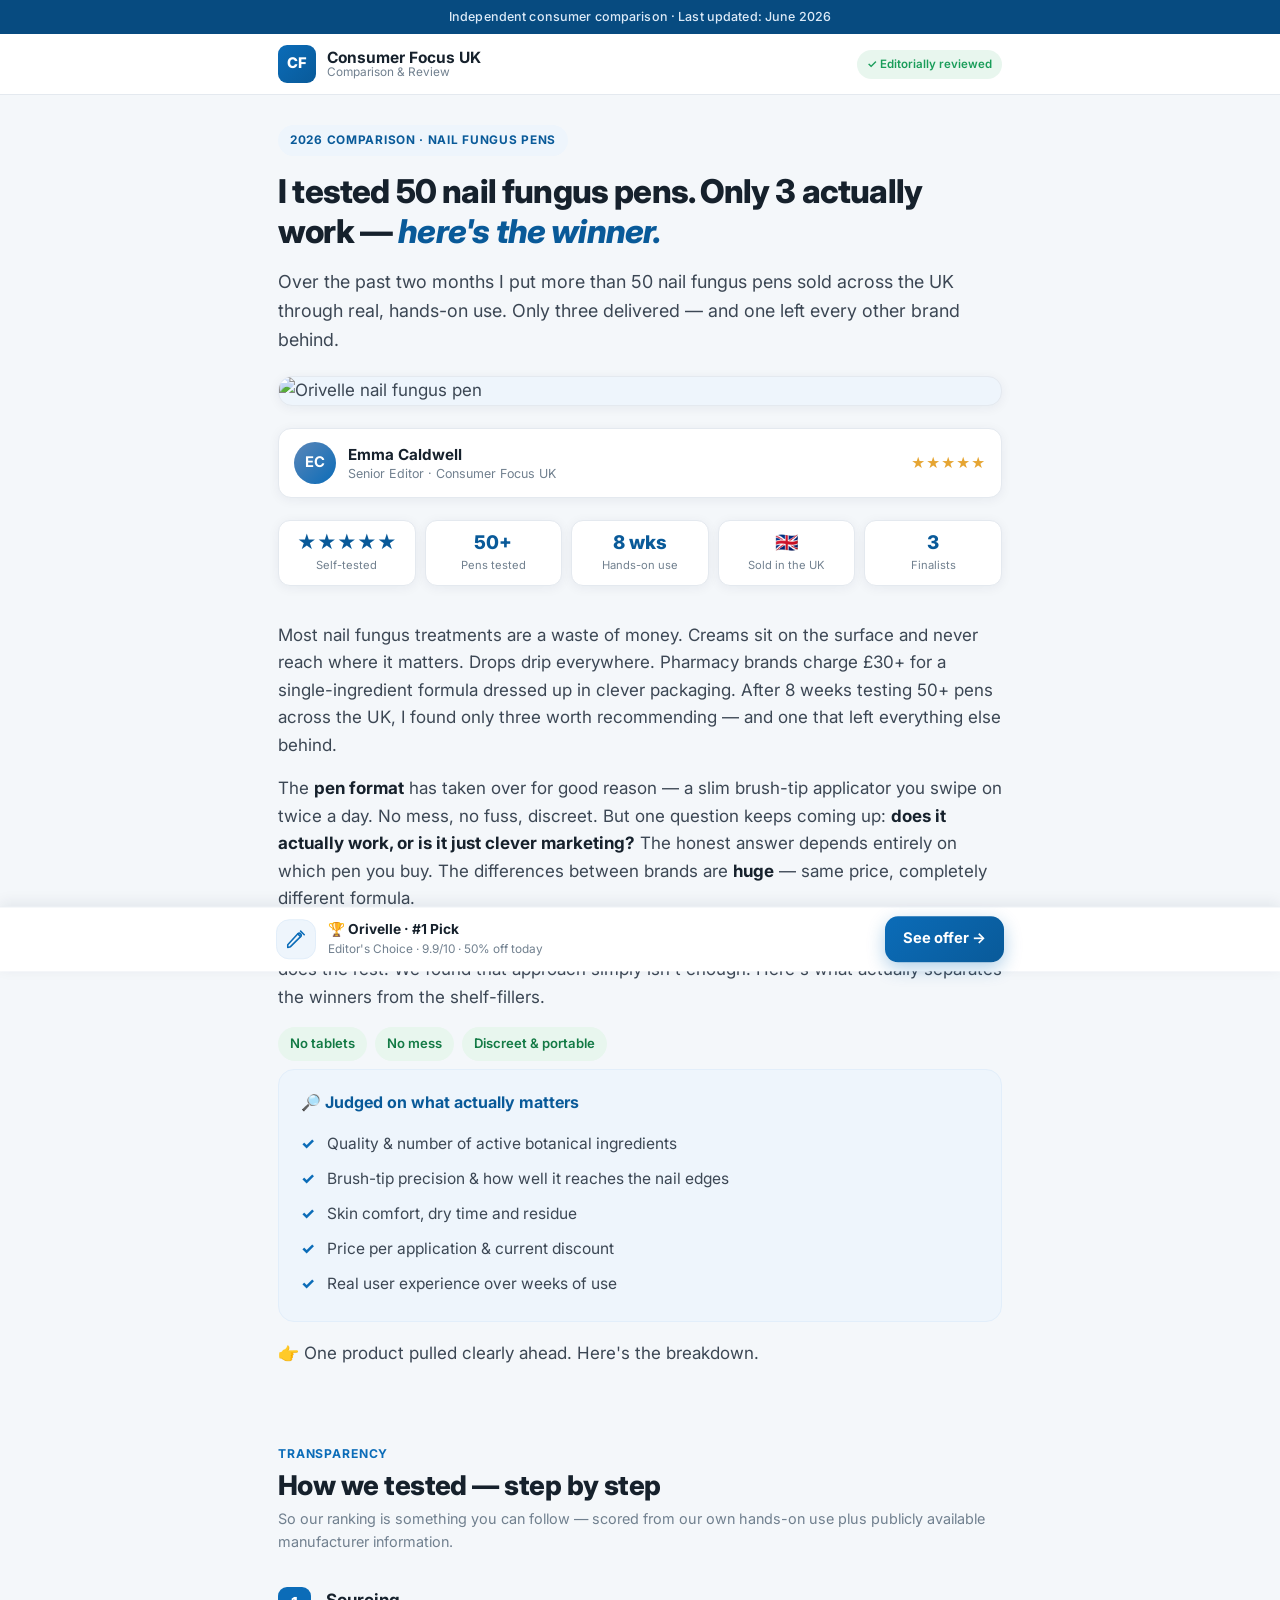
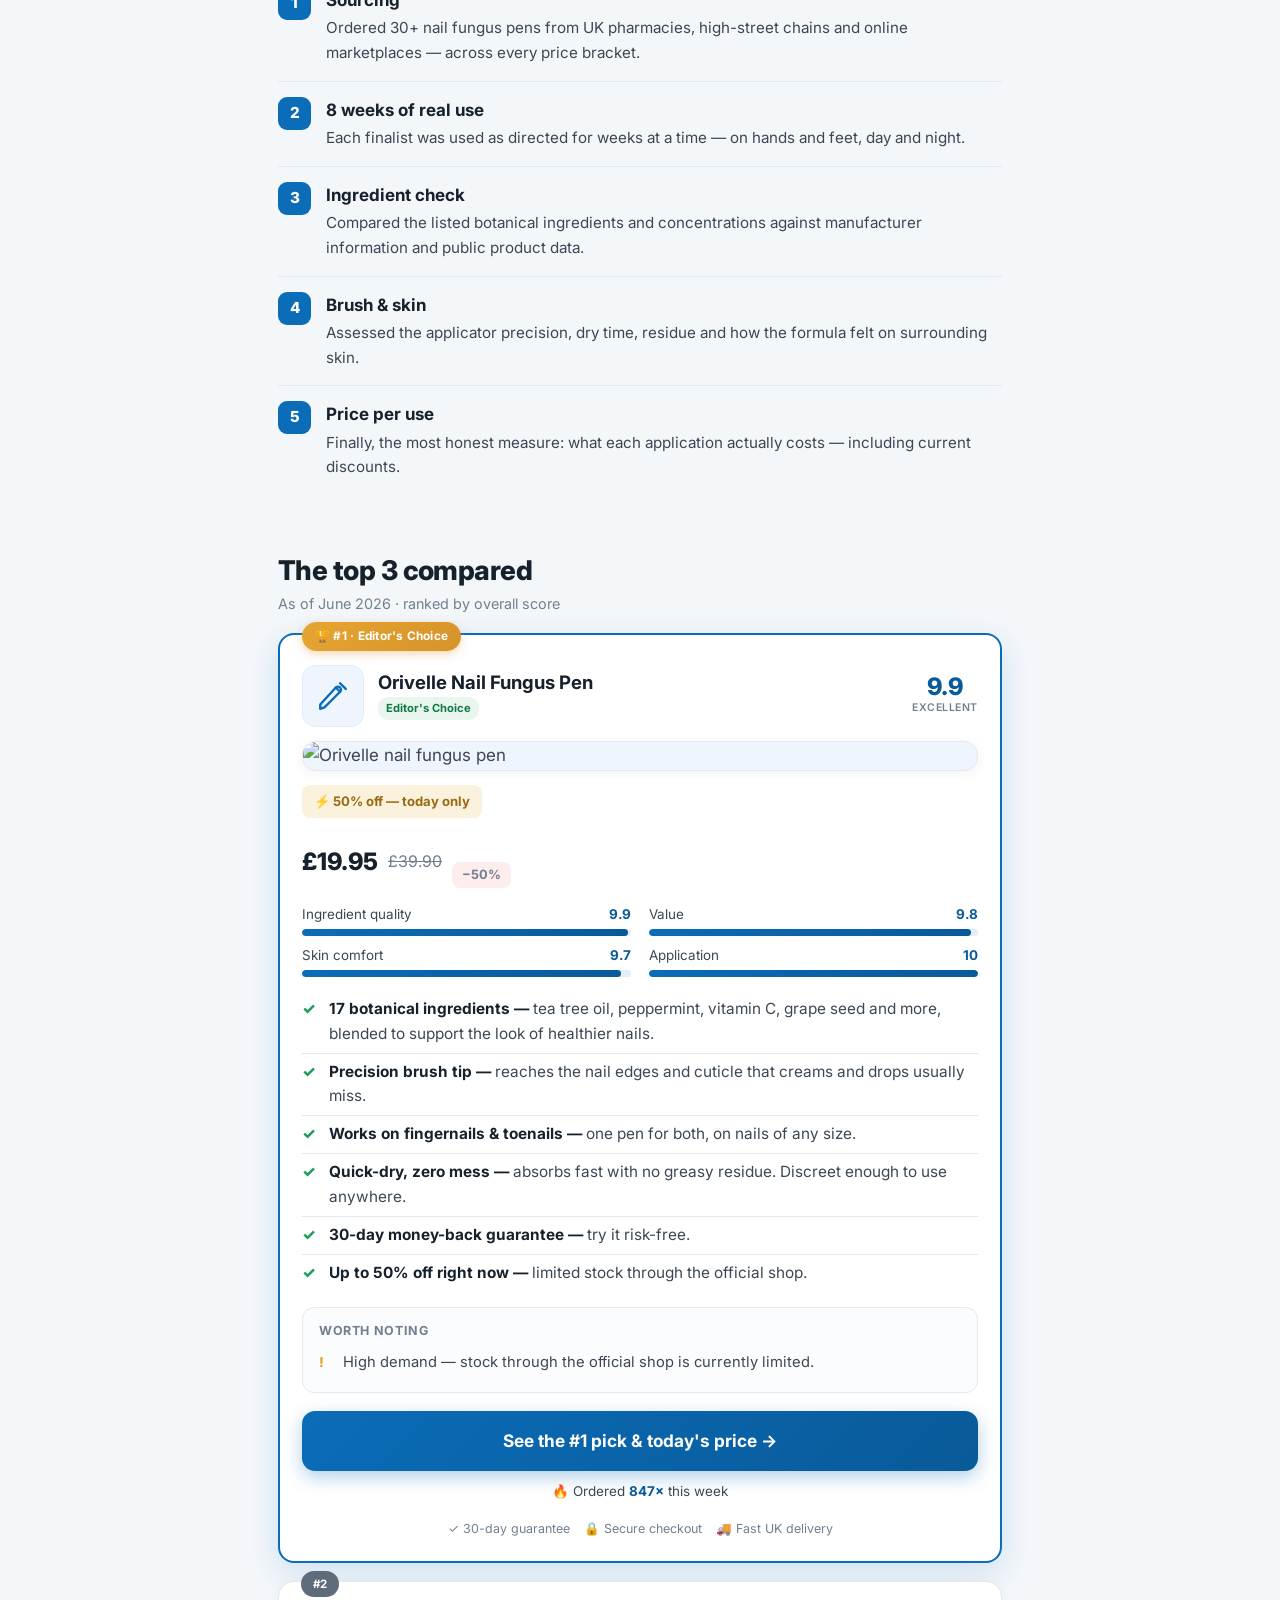
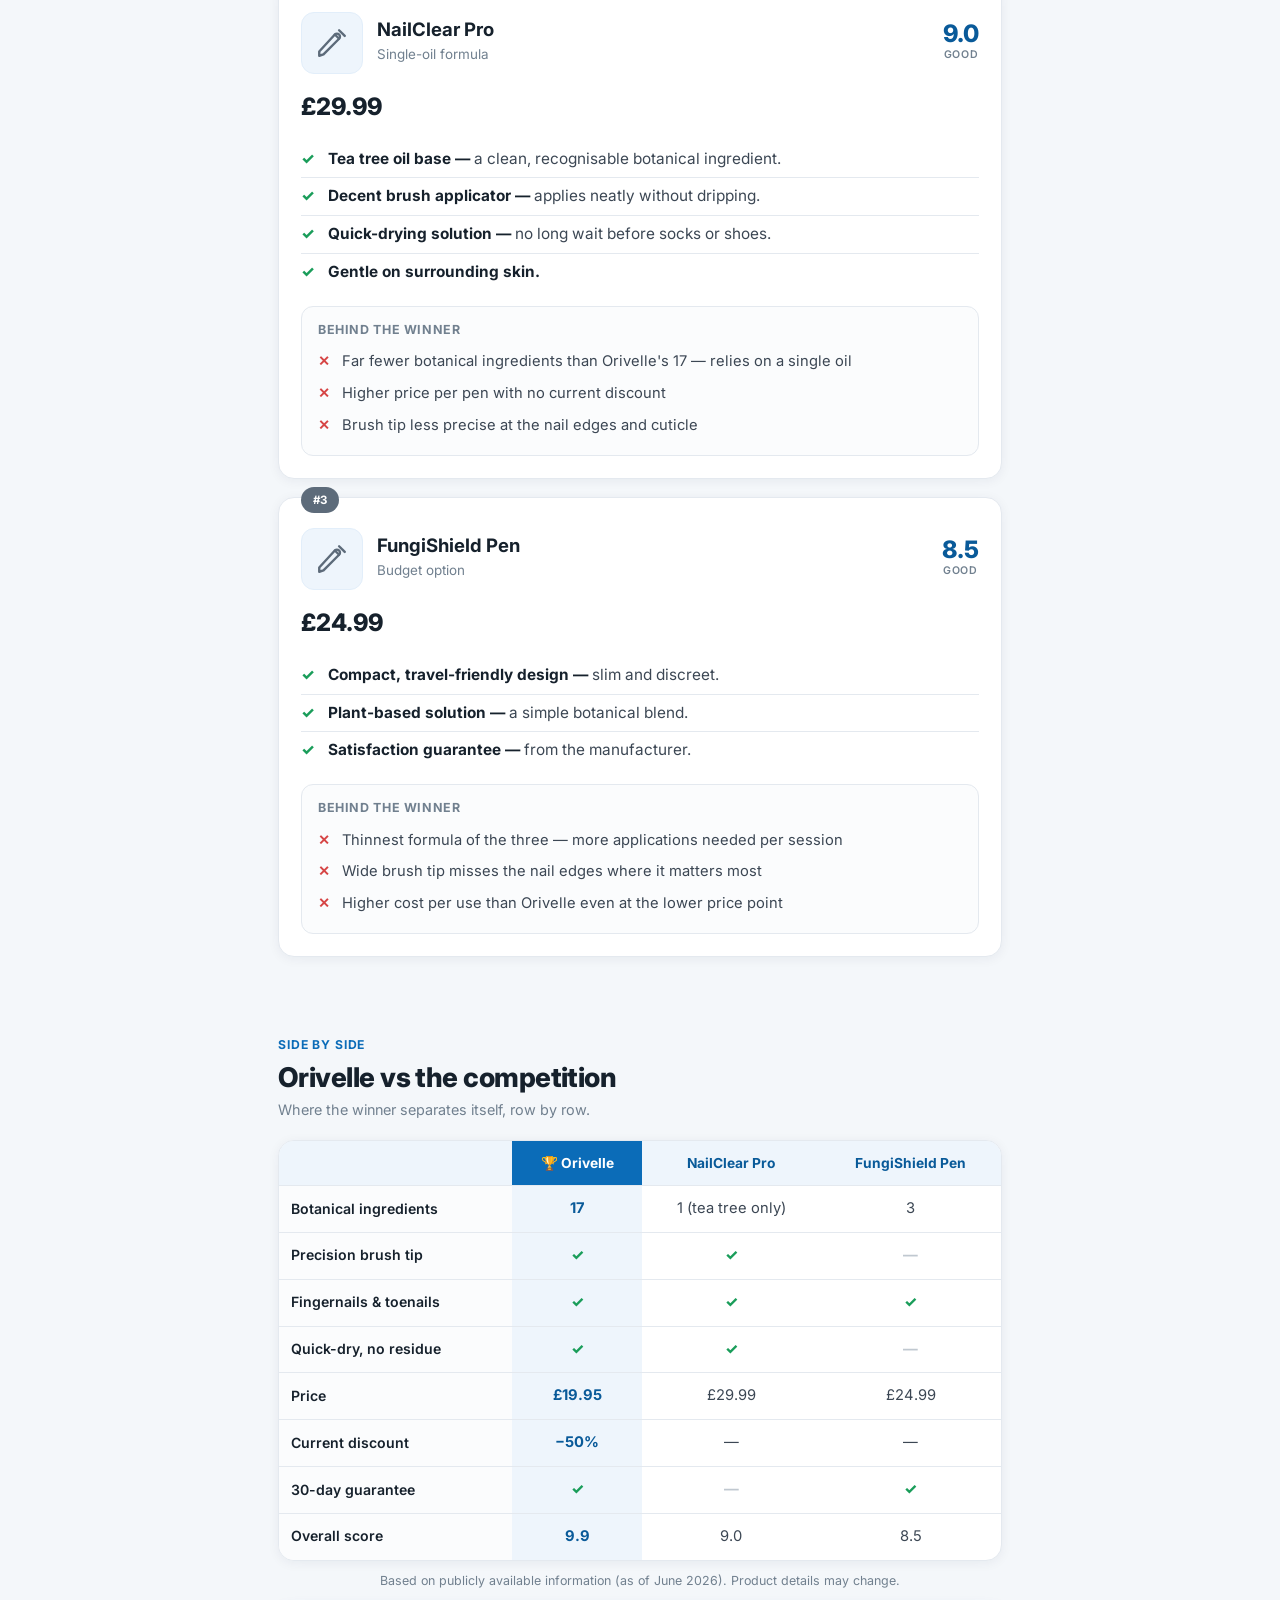
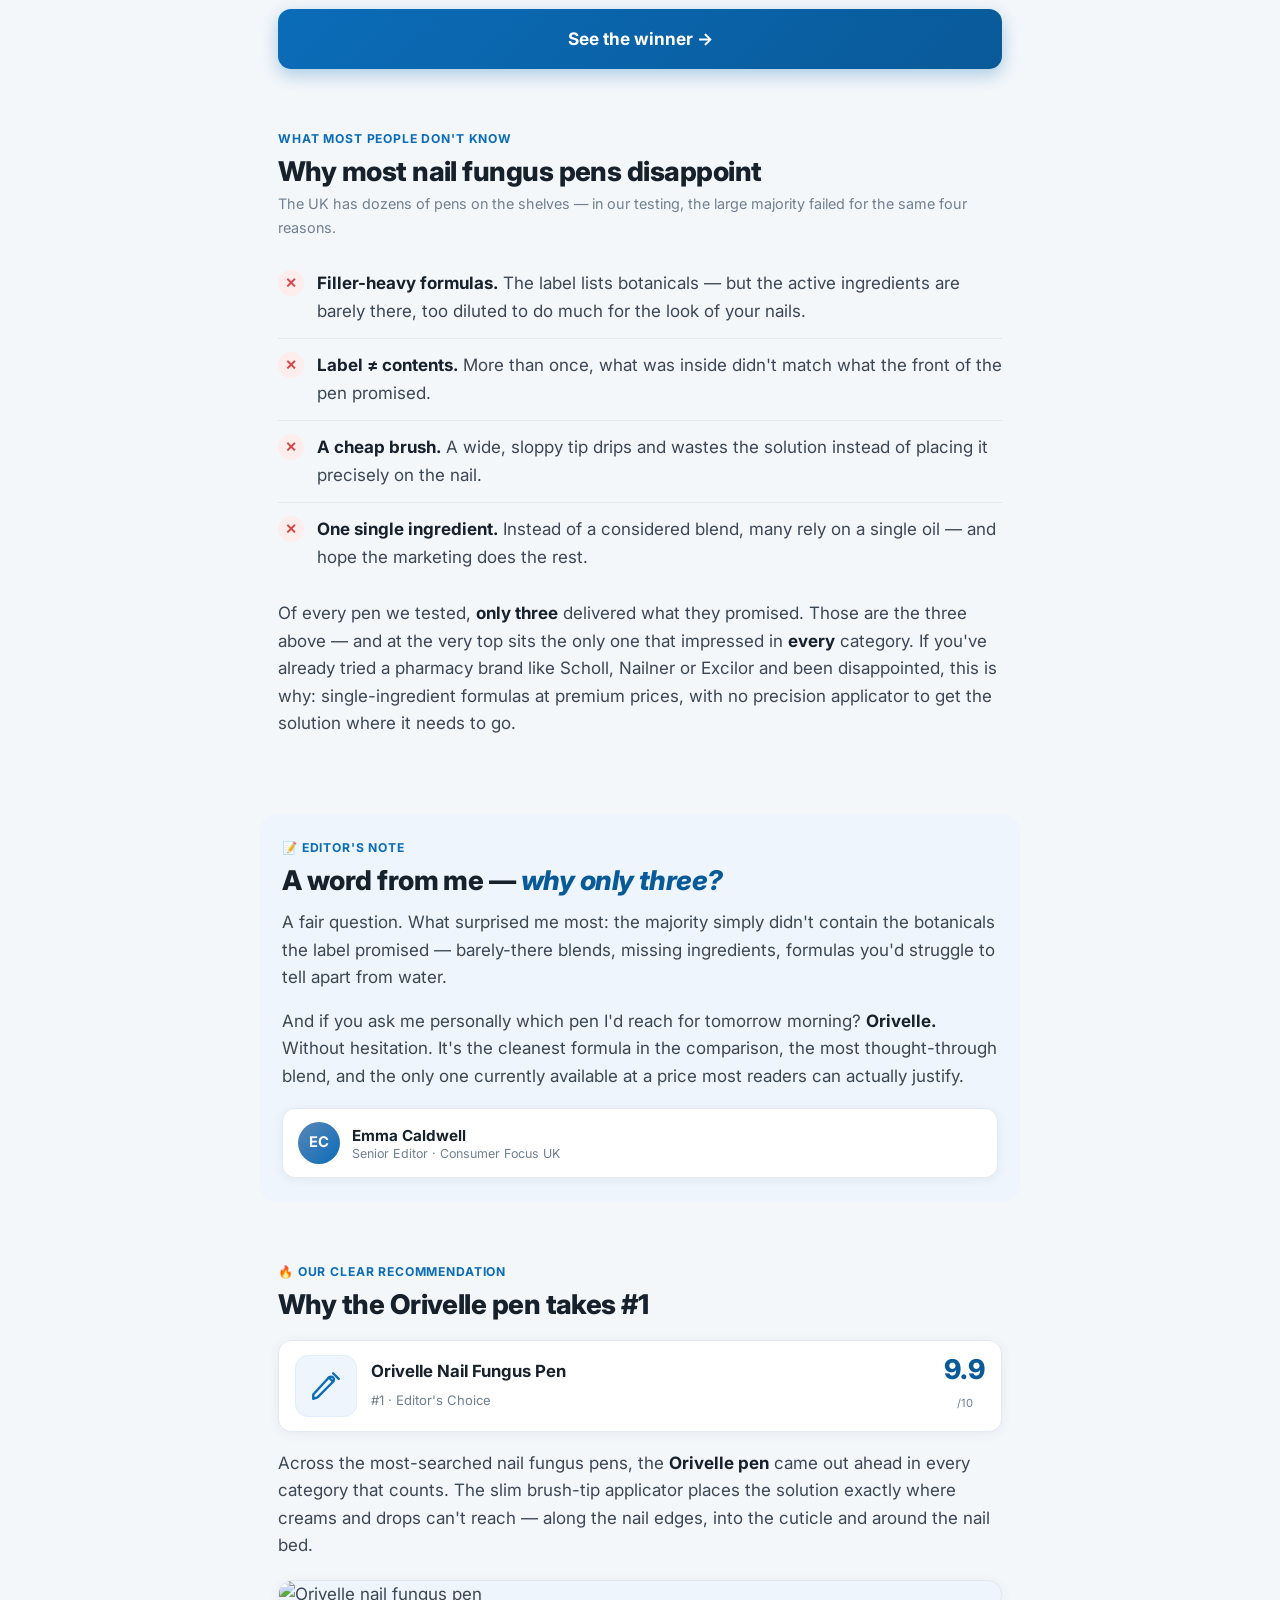
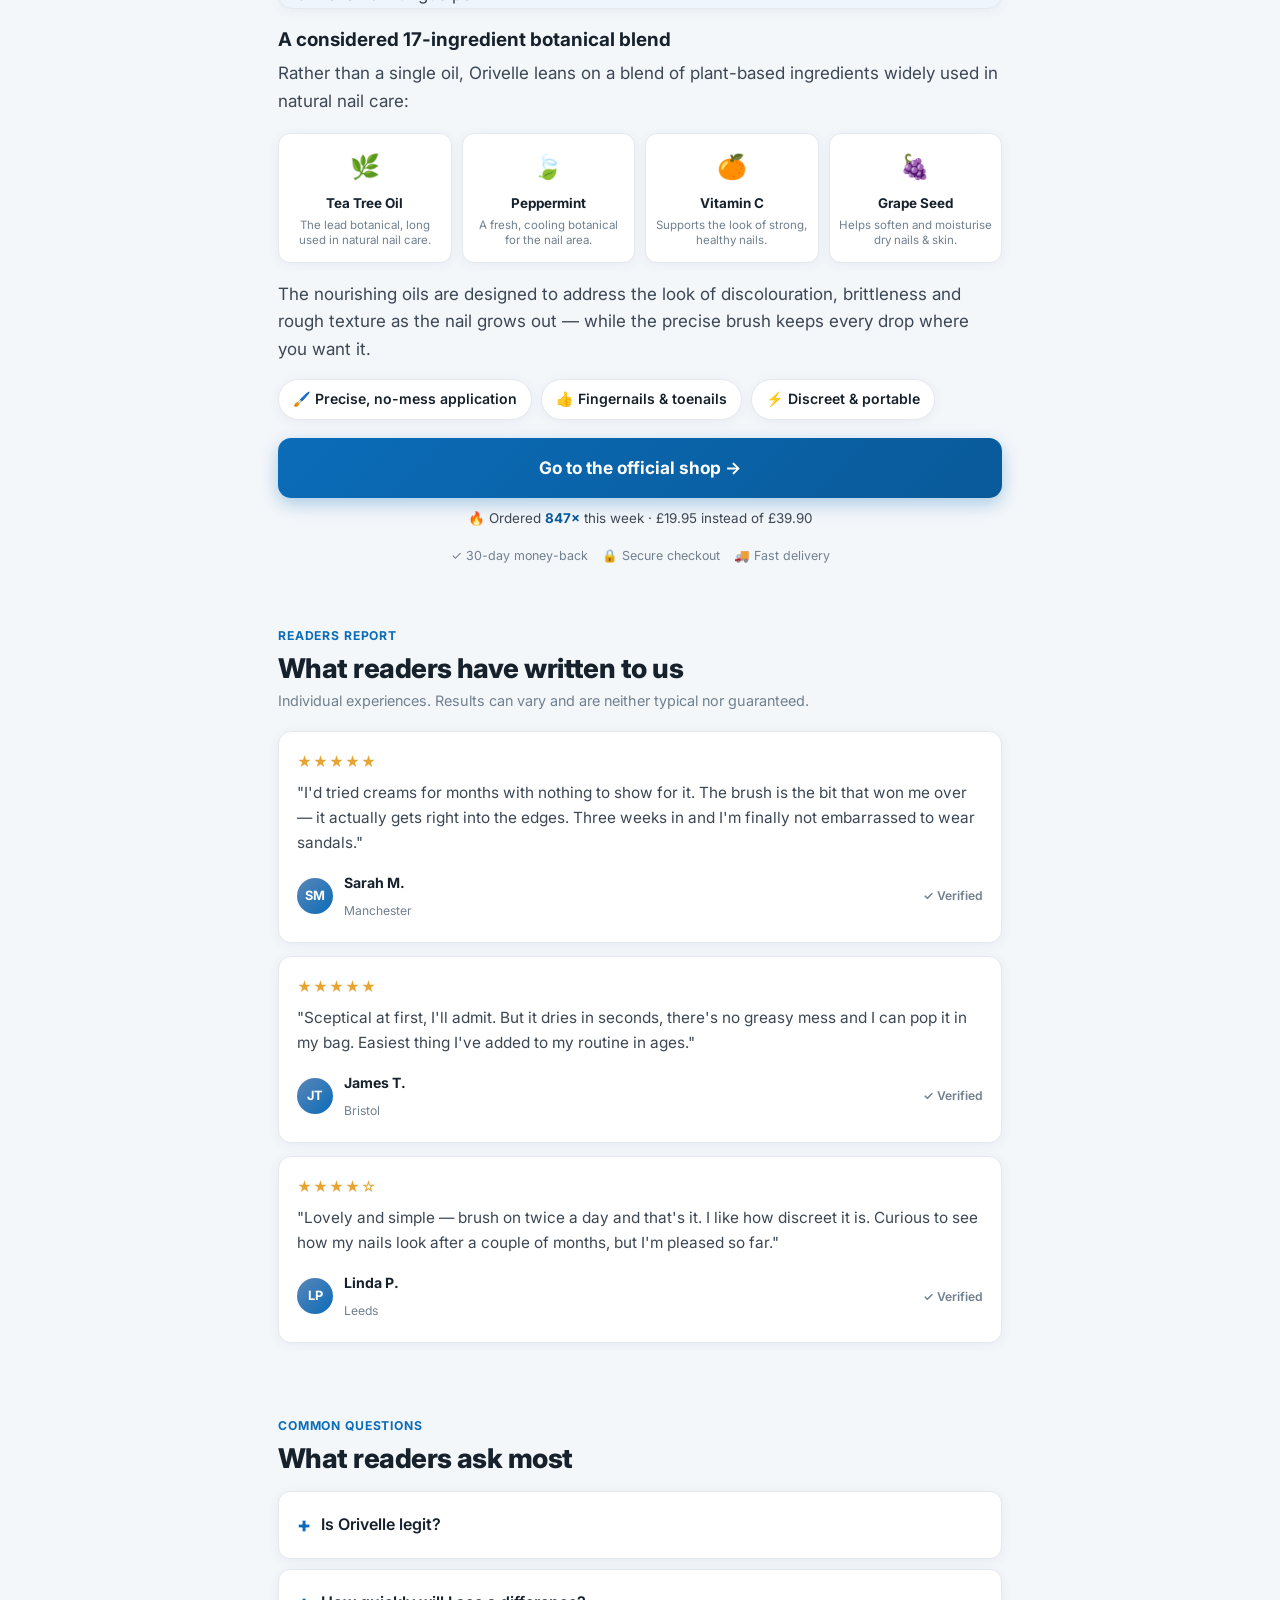
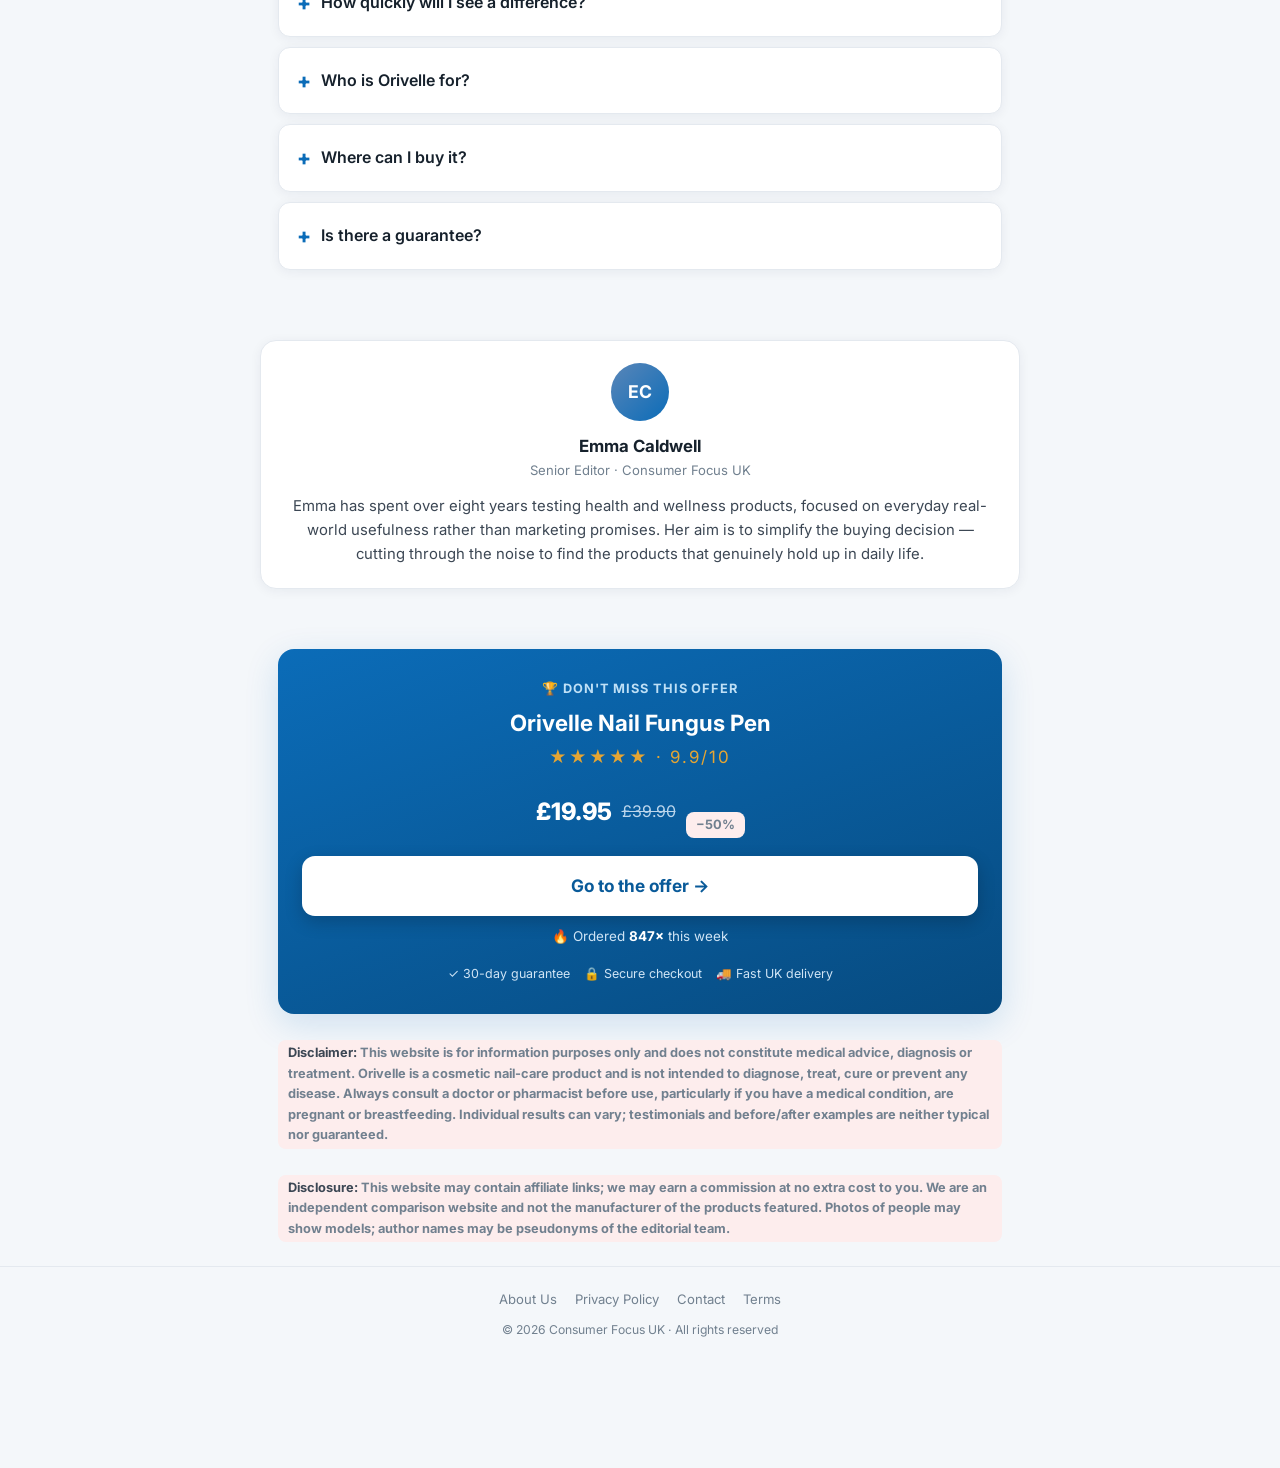
==== orvl-2.html @ 2c4ccd3f "ds" ====
<!DOCTYPE html>
<!--
  ============================================================
  ORIVELLE NAIL FUNGUS PEN — UK ADVERTORIAL LISTICLE
  Template: Consumer Focus UK (matches verbraucherfokus-test.de design system)

  >>> BEFORE LAUNCH — replace the affiliate link in ONE place:
      Find:  REPLACE_WITH_YOUR_AFFILIATE_LINK
      (used on every CTA button)

  >>> DYNAMIC H1 ROUTING (matches your URL-param architecture):
      ?h1=best     -> Best/Comparison ad group   (default)
      ?h1=pen      -> Pen ad group
      ?h1=finger   -> Fingernail/Cure ad group
      ?h1=symptom  -> Treatment/Symptom ad group
  ============================================================
-->
<html lang="en-GB">
<head>
<meta charset="utf-8">
<meta name="viewport" content="width=device-width, initial-scale=1.0">
<meta name="theme-color" content="#0b6cb8">
<title>Best Nail Fungus Pens UK 2026 — Independent Comparison | Consumer Focus UK</title>
<link rel="preconnect" href="https://fonts.googleapis.com">
<link rel="preconnect" href="https://fonts.gstatic.com" crossorigin>
<link href="https://fonts.googleapis.com/css2?family=Inter:wght@400;500;600;700;800&display=swap" rel="stylesheet">
<style>
  :root{
    --blue:#0b6cb8; --blue-dark:#095a99; --blue-darker:#074b80;
    --blue-tint:#eef5fc; --blue-tint2:#e2eefa;
    --green:#1a9d5a; --green-tint:#e8f6ee;
    --gold:#e6a532; --gold-soft:#fbf2dd;
    --red:#d64545; --red-tint:#fdeded;
    --ink:#16212c; --text:#3c4754; --muted:#71808f;
    --line:#e4e9ef; --bg:#f4f7fa; --card:#ffffff;
    --radius:16px; --shadow:0 2px 12px rgba(16,40,70,.06);
    --shadow-lg:0 10px 34px rgba(11,108,184,.16);
    --maxw:760px;
  }
  *{box-sizing:border-box}
  html{scroll-behavior:smooth}
  body{
    margin:0;background:var(--bg);color:var(--text);
    font-family:'Inter',-apple-system,BlinkMacSystemFont,'Segoe UI',Roboto,Helvetica,Arial,sans-serif;
    font-size:17px;line-height:1.62;-webkit-font-smoothing:antialiased;padding-bottom:76px;
  }
  .wrap{max-width:var(--maxw);margin:0 auto;padding:0 18px}
  h1,h2,h3{color:var(--ink);line-height:1.2;margin:0}
  h2{font-size:1.7rem;font-weight:800;letter-spacing:-.02em}
  h3{font-size:1.18rem;font-weight:700}
  p{margin:0 0 1rem}
  a{color:var(--blue)}
  em{color:var(--blue-dark);font-style:italic}
  strong{color:var(--ink);font-weight:700}
  img{max-width:100%}

  /* top strip */
  .strip{background:var(--blue-darker);color:#dceaf7;font-size:.78rem;text-align:center;padding:7px 14px;font-weight:500;letter-spacing:.01em}

  /* header */
  header{position:sticky;top:0;z-index:40;background:rgba(255,255,255,.94);backdrop-filter:blur(8px);border-bottom:1px solid var(--line)}
  .hbar{display:flex;align-items:center;gap:11px;max-width:var(--maxw);margin:0 auto;padding:11px 18px}
  .logo{width:38px;height:38px;border-radius:9px;background:linear-gradient(135deg,var(--blue),var(--blue-dark));color:#fff;font-weight:800;display:grid;place-items:center;font-size:.92rem;letter-spacing:.02em;flex:none}
  .brand{display:flex;flex-direction:column;line-height:1.15}
  .brand b{color:var(--ink);font-size:.97rem;font-weight:700}
  .brand span{color:var(--muted);font-size:.74rem}
  .hbadge{margin-left:auto;font-size:.72rem;color:var(--green);background:var(--green-tint);padding:5px 10px;border-radius:20px;font-weight:600;white-space:nowrap}

  .eyebrow{display:inline-block;background:var(--blue-tint);color:var(--blue-dark);font-size:.74rem;font-weight:700;text-transform:uppercase;letter-spacing:.06em;padding:6px 12px;border-radius:20px;margin:0 0 16px}

  section{padding:30px 0}
  .hero{padding-top:30px}
  .hero h1{font-size:2.05rem;font-weight:800;letter-spacing:-.025em;margin-bottom:16px}
  .hero .lead{font-size:1.12rem;color:var(--text)}

  /* byline */
  .byline{display:flex;align-items:center;gap:12px;margin-top:22px;padding:13px 15px;background:var(--card);border:1px solid var(--line);border-radius:13px;box-shadow:var(--shadow)}
  .avatar{width:42px;height:42px;border-radius:50%;background:linear-gradient(135deg,#5a86b8,#0b6cb8);color:#fff;display:grid;place-items:center;font-weight:700;font-size:.92rem;flex:none}
  .byline .who{line-height:1.25}
  .byline .who b{font-size:.95rem;color:var(--ink)}
  .byline .who span{font-size:.78rem;color:var(--muted);display:block}
  .stars{color:var(--gold);letter-spacing:1px;font-size:.86rem;margin-left:auto;white-space:nowrap}

  /* stat tiles */
  .stats{display:grid;grid-template-columns:repeat(5,1fr);gap:9px;margin-top:22px}
  .stat{background:var(--card);border:1px solid var(--line);border-radius:12px;padding:13px 8px;text-align:center;box-shadow:var(--shadow)}
  .stat b{display:block;color:var(--blue-dark);font-size:1.18rem;font-weight:800;line-height:1}
  .stat span{font-size:.7rem;color:var(--muted);display:block;margin-top:5px;line-height:1.25}
  @media(max-width:640px){.stats{grid-template-columns:repeat(2,1fr)}.stat:last-child{grid-column:1/-1}}

  .pillrow{display:flex;flex-wrap:wrap;gap:8px;margin:6px 0 4px}
  .pill{background:var(--green-tint);color:#137a45;font-size:.82rem;font-weight:600;padding:6px 12px;border-radius:20px}

  /* criteria box */
  .box{background:var(--blue-tint);border:1px solid var(--blue-tint2);border-radius:var(--radius);padding:20px 22px;margin-top:8px}
  .box .bt{font-weight:700;color:var(--blue-dark);margin-bottom:10px;font-size:1rem}
  .box ul{margin:0;padding-left:0;list-style:none}
  .box li{padding:5px 0 5px 26px;position:relative;font-size:.97rem}
  .box li::before{content:"✓";position:absolute;left:0;color:var(--blue);font-weight:800}

  /* eyebrow label small */
  .label{font-size:.76rem;font-weight:700;text-transform:uppercase;letter-spacing:.07em;color:var(--blue);margin-bottom:7px}

  /* steps */
  .step{display:flex;gap:15px;padding:15px 0;border-bottom:1px solid var(--line)}
  .step:last-child{border-bottom:none}
  .snum{width:33px;height:33px;border-radius:9px;background:var(--blue);color:#fff;font-weight:800;display:grid;place-items:center;flex:none;font-size:.95rem}
  .step b{color:var(--ink);display:block;margin-bottom:2px}
  .step p{margin:0;font-size:.95rem;color:var(--text)}

  /* product cards */
  .sub{color:var(--muted);font-size:.9rem;margin:4px 0 18px}
  .card{background:var(--card);border:1px solid var(--line);border-radius:var(--radius);padding:22px;margin-bottom:18px;box-shadow:var(--shadow);position:relative}
  .card.win{border:2px solid var(--blue);box-shadow:var(--shadow-lg)}
  .ribbon{position:absolute;top:-13px;left:22px;background:linear-gradient(135deg,var(--gold),#d6932a);color:#fff;font-size:.74rem;font-weight:700;padding:5px 13px;border-radius:20px;letter-spacing:.02em;box-shadow:0 3px 10px rgba(214,147,42,.35)}
  .rank{position:absolute;top:-11px;left:22px;background:#5d6b7a;color:#fff;font-size:.72rem;font-weight:700;padding:4px 12px;border-radius:20px}
  .chead{display:flex;align-items:center;gap:14px;margin-top:8px}
  .picon{width:62px;height:62px;border-radius:13px;background:var(--blue-tint);display:grid;place-items:center;flex:none;border:1px solid var(--blue-tint2)}
  .picon svg{width:34px;height:34px}
  .chead .pn{flex:1;min-width:0}
  .chead .pn b{font-size:1.16rem;color:var(--ink);font-weight:700;display:block;line-height:1.2}
  .scorebadge{text-align:center;flex:none}
  .scorebadge .sv{font-size:1.5rem;font-weight:800;color:var(--blue-dark);line-height:1}
  .scorebadge .sl{font-size:.66rem;color:var(--muted);text-transform:uppercase;letter-spacing:.05em;font-weight:600}
  .winlabel{display:inline-block;background:var(--green-tint);color:#137a45;font-size:.7rem;font-weight:700;padding:2px 8px;border-radius:10px;margin-top:3px}

  .pricerow{display:flex;align-items:center;gap:10px;flex-wrap:wrap;margin:14px 0}
  .price-now{font-size:1.5rem;font-weight:800;color:var(--ink)}
  .price-old{color:var(--muted);text-decoration:line-through;font-size:1rem}
  .disc{background:var(--red-tint);color:var(--red);font-weight:700;font-size:.82rem;padding:3px 10px;border-radius:8px}
  .offerflag{background:var(--gold-soft);color:#9a6a12;font-weight:700;font-size:.82rem;padding:6px 12px;border-radius:8px;display:inline-block;margin-bottom:4px}

  /* metric bars */
  .metrics{display:grid;grid-template-columns:1fr 1fr;gap:9px 18px;margin:16px 0 4px}
  .metric{font-size:.84rem}
  .metric .ml{display:flex;justify-content:space-between;margin-bottom:3px;color:var(--text)}
  .metric .ml b{color:var(--blue-dark);font-weight:700}
  .track{height:7px;background:var(--blue-tint2);border-radius:6px;overflow:hidden}
  .fill{height:100%;background:linear-gradient(90deg,var(--blue),var(--blue-dark));border-radius:6px}

  .benefits{list-style:none;padding:0;margin:14px 0 0}
  .benefits li{position:relative;padding:6px 0 6px 27px;font-size:.96rem;border-top:1px solid var(--line)}
  .benefits li:first-child{border-top:none}
  .benefits li::before{content:"✓";position:absolute;left:0;top:6px;color:var(--green);font-weight:800}

  .consbox{margin-top:15px;background:#fbfcfd;border:1px solid var(--line);border-radius:12px;padding:13px 16px}
  .consbox .ct{font-size:.78rem;font-weight:700;text-transform:uppercase;letter-spacing:.05em;color:var(--muted);margin-bottom:6px}
  .consbox ul{list-style:none;margin:0;padding:0}
  .consbox li{position:relative;padding:4px 0 4px 24px;font-size:.92rem;color:var(--text)}
  .consbox li::before{content:"✕";position:absolute;left:0;top:4px;color:var(--red);font-weight:700;font-size:.85rem}
  .consbox.note li::before{content:"!";color:var(--gold);font-weight:800}

  /* CTA */
  .cta{display:block;text-align:center;background:linear-gradient(135deg,var(--blue),var(--blue-dark));color:#fff;font-weight:700;font-size:1.08rem;padding:16px 22px;border-radius:13px;text-decoration:none;margin-top:18px;box-shadow:0 6px 18px rgba(11,108,184,.32);transition:transform .12s ease,box-shadow .12s ease}
  .cta:hover{transform:translateY(-2px);box-shadow:0 10px 24px rgba(11,108,184,.4)}
  .cta:active{transform:translateY(0)}
  .ordered{text-align:center;font-size:.84rem;color:var(--text);margin-top:10px}
  .ordered b{color:var(--blue-dark)}
  .trust{display:flex;flex-wrap:wrap;justify-content:center;gap:14px;margin-top:9px;font-size:.78rem;color:var(--muted)}

  /* comparison table */
  .tablewrap{overflow-x:auto;border:1px solid var(--line);border-radius:var(--radius);box-shadow:var(--shadow);background:var(--card)}
  table{border-collapse:collapse;width:100%;min-width:460px;font-size:.92rem}
  th,td{padding:11px 12px;text-align:center;border-bottom:1px solid var(--line)}
  thead th{background:var(--blue-tint);color:var(--blue-dark);font-weight:700;font-size:.86rem}
  thead th.win{background:var(--blue);color:#fff}
  tbody th{text-align:left;font-weight:600;color:var(--ink);background:#fbfcfd;font-size:.88rem}
  td.win{background:var(--blue-tint);font-weight:700;color:var(--blue-dark)}
  .yes{color:var(--green);font-weight:800}
  .no{color:#c0c8d0;font-weight:700}
  tbody tr:last-child td,tbody tr:last-child th{border-bottom:none}
  .tnote{font-size:.78rem;color:var(--muted);margin-top:10px;text-align:center}

  /* fail list */
  .fail{list-style:none;padding:0;margin:14px 0 0}
  .fail li{display:flex;gap:13px;padding:13px 0;border-bottom:1px solid var(--line)}
  .fail li:last-child{border-bottom:none}
  .xmark{width:26px;height:26px;border-radius:50%;background:var(--red-tint);color:var(--red);display:grid;place-items:center;font-weight:800;flex:none;font-size:.85rem}
  .fail b{color:var(--ink)}

  /* editor note */
  .note-sec{background:var(--blue-tint);border-radius:var(--radius);padding:24px 22px}
  .note-sec h2{margin-bottom:12px}

  /* ingredient tiles */
  .ings{display:grid;grid-template-columns:repeat(4,1fr);gap:10px;margin:18px 0}
  .ing{background:var(--card);border:1px solid var(--line);border-radius:12px;padding:14px 8px;text-align:center;box-shadow:var(--shadow)}
  .ing .ic{font-size:1.5rem}
  .ing b{display:block;font-size:.84rem;color:var(--ink);margin:6px 0 3px}
  .ing span{font-size:.72rem;color:var(--muted);line-height:1.3;display:block}
  @media(max-width:640px){.ings{grid-template-columns:repeat(2,1fr)}}
  .chips{display:flex;flex-wrap:wrap;gap:9px;margin:16px 0}
  .chip{display:flex;align-items:center;gap:7px;background:var(--card);border:1px solid var(--line);border-radius:24px;padding:8px 14px;font-size:.88rem;font-weight:600;color:var(--ink);box-shadow:var(--shadow)}

  .deep-head{display:flex;align-items:center;gap:14px;background:var(--card);border:1px solid var(--line);border-radius:13px;padding:14px 16px;margin-bottom:18px;box-shadow:var(--shadow)}
  .deep-head .sv{margin-left:auto;text-align:center}
  .deep-head .sv b{font-size:1.7rem;color:var(--blue-dark);font-weight:800;line-height:1}
  .deep-head .sv span{font-size:.7rem;color:var(--muted)}

  /* testimonials */
  .tcard{background:var(--card);border:1px solid var(--line);border-radius:13px;padding:18px;margin-bottom:13px;box-shadow:var(--shadow)}
  .tcard .ts{color:var(--gold);font-size:.9rem;letter-spacing:1px;margin-bottom:8px}
  .tcard p{font-size:.96rem;margin:0 0 13px;color:var(--text)}
  .tfoot{display:flex;align-items:center;gap:11px}
  .tfoot .avatar{width:36px;height:36px;font-size:.8rem}
  .tfoot b{font-size:.88rem;color:var(--ink)}
  .tfoot span{font-size:.76rem;color:var(--muted)}
  .verified{margin-left:auto;font-size:.72rem;color:var(--green);font-weight:600}

  /* faq */
  .faq{background:var(--card);border:1px solid var(--line);border-radius:12px;margin-bottom:10px;box-shadow:var(--shadow);overflow:hidden}
  .faq summary{padding:16px 18px;font-weight:600;color:var(--ink);cursor:pointer;list-style:none;display:flex;align-items:center;gap:10px;font-size:1rem}
  .faq summary::-webkit-details-marker{display:none}
  .faq summary::before{content:"+";color:var(--blue);font-weight:800;font-size:1.3rem;flex:none;transition:transform .2s}
  .faq[open] summary::before{transform:rotate(45deg)}
  .faq .fa{padding:0 18px 16px;font-size:.95rem;color:var(--text)}

  /* author bio */
  .bio{background:var(--card);border:1px solid var(--line);border-radius:var(--radius);padding:22px;box-shadow:var(--shadow);text-align:center}
  .bio .avatar{width:58px;height:58px;font-size:1.1rem;margin:0 auto 12px}
  .bio b{color:var(--ink);font-size:1.05rem}
  .bio .role{color:var(--muted);font-size:.82rem;margin-bottom:12px}
  .bio p{font-size:.93rem;margin:0}

  /* final cta */
  .final{background:linear-gradient(160deg,var(--blue),var(--blue-darker));border-radius:var(--radius);padding:30px 24px;text-align:center;color:#fff;box-shadow:var(--shadow-lg)}
  .final .ff{font-size:.8rem;font-weight:700;text-transform:uppercase;letter-spacing:.07em;color:#bfe0f6;margin-bottom:10px}
  .final h3{color:#fff;font-size:1.4rem;margin-bottom:8px}
  .final .ts{color:var(--gold);letter-spacing:2px;margin-bottom:10px}
  .final .pricerow{justify-content:center}
  .final .price-now{color:#fff}.final .price-old{color:#bcd6ec}
  .final .cta{background:#fff;color:var(--blue-dark);box-shadow:0 6px 18px rgba(0,0,0,.2)}
  .final .trust{color:#cfe4f5}

  /* disclaimer + footer */
  .disc{font-size:.8rem;color:var(--muted);line-height:1.6;margin-top:26px}
  .disc strong{color:var(--text)}
  footer{border-top:1px solid var(--line);margin-top:24px;padding:22px 0;text-align:center}
  .flinks{display:flex;flex-wrap:wrap;justify-content:center;gap:8px 18px;font-size:.82rem;margin-bottom:10px}
  .flinks a{color:var(--muted);text-decoration:none}
  .copy{font-size:.76rem;color:var(--muted)}

  /* sticky bottom bar */
  .sticky{position:fixed;left:0;right:0;bottom:0;z-index:50;background:#fff;border-top:1px solid var(--line);box-shadow:0 -3px 14px rgba(16,40,70,.08);transform:translateY(110%);transition:transform .3s ease}
  .sticky.show{transform:translateY(0)}
  .sbar{max-width:var(--maxw);margin:0 auto;display:flex;align-items:center;gap:12px;padding:9px 16px}
  .sbar .picon{width:40px;height:40px}.sbar .picon svg{width:22px;height:22px}
  .sbar .si{flex:1;min-width:0;line-height:1.2}
  .sbar .si b{font-size:.86rem;color:var(--ink);display:block}
  .sbar .si span{font-size:.74rem;color:var(--muted)}
  .sbar .cta{margin:0;padding:11px 18px;font-size:.92rem;white-space:nowrap;flex:none}
  @media(max-width:480px){.sbar .si span{display:none}}

  /* image slots */
  .figslot{margin:20px 0;border-radius:14px;overflow:hidden;border:1px solid var(--line);background:var(--blue-tint);box-shadow:var(--shadow)}
  .figslot img{display:block;width:100%;height:auto}
  .figslot.ph{display:grid;place-items:center;min-height:190px}
  .figslot .phin{text-align:center;padding:26px}
  .figslot .phin .ico{font-size:1.9rem}
  .figslot .phin b{display:block;font-size:.9rem;margin-top:6px;color:var(--blue-dark)}
  .figslot .phin span{font-size:.75rem;color:var(--muted)}
  .card .figslot{margin:14px 0 2px}
  .hero-fig{margin-top:22px;margin-bottom:0}

  :focus-visible{outline:3px solid rgba(11,108,184,.45);outline-offset:2px;border-radius:6px}
  @media(prefers-reduced-motion:reduce){*{transition:none!important;scroll-behavior:auto}}
</style>
</head>
<body>

<div class="strip">Independent consumer comparison · Last updated: June 2026</div>

<header>
  <div class="hbar">
    <div class="logo">CF</div>
    <div class="brand"><b>Consumer Focus UK</b><span>Comparison &amp; Review</span></div>
    <div class="hbadge">✓ Editorially reviewed</div>
  </div>
</header>

<main>

<!-- HERO -->
<section class="hero">
  <div class="wrap">
    <span class="eyebrow">2026 Comparison · Nail Fungus Pens</span>
    <h1 id="hero-h1">I tested 50 nail fungus pens. Only 3 actually work — <em>here's the winner.</em></h1>
    <p class="lead">Over the past two months I put more than 50 nail fungus pens sold across the UK through real, hands-on use. Only three delivered — and one left every other brand behind.</p>

    <figure class="figslot ph hero-fig" data-img="product">
      <div class="phin"><div class="ico">🖼️</div><b>Orivelle product image</b><span>add URL to IMAGES.product (bottom of file)</span></div>
    </figure>

    <div class="byline">
      <div class="avatar">EC</div>
      <div class="who"><b>Emma Caldwell</b><span>Senior Editor · Consumer Focus UK</span></div>
      <div class="stars">★★★★★</div>
    </div>

    <div class="stats">
      <div class="stat"><b>★★★★★</b><span>Self-tested</span></div>
      <div class="stat"><b>50+</b><span>Pens tested</span></div>
      <div class="stat"><b>8 wks</b><span>Hands-on use</span></div>
      <div class="stat"><b>🇬🇧</b><span>Sold in the UK</span></div>
      <div class="stat"><b>3</b><span>Finalists</span></div>
    </div>
  </div>
</section>

<!-- INTRO -->
<section style="padding-top:6px">
  <div class="wrap">
    <p>Most nail fungus treatments are a waste of money. Creams sit on the surface and never reach where it matters. Drops drip everywhere. Pharmacy brands charge £30+ for a single-ingredient formula dressed up in clever packaging. After 8 weeks testing 50+ pens across the UK, I found only three worth recommending — and one that left everything else behind.</p>
    <p>The <strong>pen format</strong> has taken over for good reason — a slim brush-tip applicator you swipe on twice a day. No mess, no fuss, discreet. But one question keeps coming up: <strong>does it actually work, or is it just clever marketing?</strong> The honest answer depends entirely on which pen you buy. The differences between brands are <strong>huge</strong> — same price, completely different formula.</p>
    <p>Most pens at Boots, Superdrug and Amazon rely on a single oil and hope the marketing does the rest. We found that approach simply isn't enough. Here's what actually separates the winners from the shelf-fillers.</p>

    <div class="pillrow">
      <span class="pill">No tablets</span>
      <span class="pill">No mess</span>
      <span class="pill">Discreet &amp; portable</span>
    </div>

    <div class="box">
      <div class="bt">🔎 Judged on what actually matters</div>
      <ul>
        <li>Quality &amp; number of active botanical ingredients</li>
        <li>Brush-tip precision &amp; how well it reaches the nail edges</li>
        <li>Skin comfort, dry time and residue</li>
        <li>Price per application &amp; current discount</li>
        <li>Real user experience over weeks of use</li>
      </ul>
    </div>
    <p style="margin-top:18px">👉 One product pulled clearly ahead. Here's the breakdown.</p>
  </div>
</section>

<!-- HOW WE TESTED -->
<section>
  <div class="wrap">
    <div class="label">Transparency</div>
    <h2>How we tested — step by step</h2>
    <p class="sub">So our ranking is something you can follow — scored from our own hands-on use plus publicly available manufacturer information.</p>

    <div class="step"><div class="snum">1</div><div><b>Sourcing</b><p>Ordered 30+ nail fungus pens from UK pharmacies, high-street chains and online marketplaces — across every price bracket.</p></div></div>
    <div class="step"><div class="snum">2</div><div><b>8 weeks of real use</b><p>Each finalist was used as directed for weeks at a time — on hands and feet, day and night.</p></div></div>
    <div class="step"><div class="snum">3</div><div><b>Ingredient check</b><p>Compared the listed botanical ingredients and concentrations against manufacturer information and public product data.</p></div></div>
    <div class="step"><div class="snum">4</div><div><b>Brush &amp; skin</b><p>Assessed the applicator precision, dry time, residue and how the formula felt on surrounding skin.</p></div></div>
    <div class="step"><div class="snum">5</div><div><b>Price per use</b><p>Finally, the most honest measure: what each application actually costs — including current discounts.</p></div></div>
  </div>
</section>

<!-- TOP 3 -->
<section>
  <div class="wrap">
    <h2>The top 3 compared</h2>
    <p class="sub">As of June 2026 · ranked by overall score</p>

    <!-- WINNER -->
    <div class="card win">
      <span class="ribbon">🏆 #1 · Editor's Choice</span>
      <div class="chead">
        <div class="picon">
          <svg viewBox="0 0 24 24" fill="none" stroke="#0b6cb8" stroke-width="1.7" stroke-linecap="round" stroke-linejoin="round"><path d="M3 21l3-1 11-11a2.1 2.1 0 0 0-3-3L3 18z"/><path d="M14 6l3 3"/><path d="M17 3l4 4"/></svg>
        </div>
        <div class="pn"><b>Orivelle Nail Fungus Pen</b><span class="winlabel">Editor's Choice</span></div>
        <div class="scorebadge"><div class="sv">9.9</div><div class="sl">Excellent</div></div>
      </div>

      <figure class="figslot ph" data-img="product">
        <div class="phin"><div class="ico">🖼️</div><b>Orivelle product image</b><span>add URL to IMAGES.product</span></div>
      </figure>

      <div class="pricerow">
        <span class="offerflag">⚡ 50% off — today only</span>
      </div>
      <div class="pricerow">
        <span class="price-now">£19.95</span>
        <span class="price-old">£39.90</span>
        <span class="disc">−50%</span>
      </div>

      <div class="metrics">
        <div class="metric"><div class="ml">Ingredient quality <b>9.9</b></div><div class="track"><div class="fill" style="width:99%"></div></div></div>
        <div class="metric"><div class="ml">Value <b>9.8</b></div><div class="track"><div class="fill" style="width:98%"></div></div></div>
        <div class="metric"><div class="ml">Skin comfort <b>9.7</b></div><div class="track"><div class="fill" style="width:97%"></div></div></div>
        <div class="metric"><div class="ml">Application <b>10</b></div><div class="track"><div class="fill" style="width:100%"></div></div></div>
      </div>

      <ul class="benefits">
        <li><strong>17 botanical ingredients —</strong> tea tree oil, peppermint, vitamin C, grape seed and more, blended to support the look of healthier nails.</li>
        <li><strong>Precision brush tip —</strong> reaches the nail edges and cuticle that creams and drops usually miss.</li>
        <li><strong>Works on fingernails &amp; toenails —</strong> one pen for both, on nails of any size.</li>
        <li><strong>Quick-dry, zero mess —</strong> absorbs fast with no greasy residue. Discreet enough to use anywhere.</li>
        <li><strong>30-day money-back guarantee —</strong> try it risk-free.</li>
        <li><strong>Up to 50% off right now —</strong> limited stock through the official shop.</li>
      </ul>

      <div class="consbox note">
        <div class="ct">Worth noting</div>
        <ul><li>High demand — stock through the official shop is currently limited.</li></ul>
      </div>

      <a class="cta" href="REPLACE_WITH_YOUR_AFFILIATE_LINK" rel="nofollow sponsored">See the #1 pick &amp; today's price →</a>
      <p class="ordered">🔥 Ordered <b>847×</b> this week</p>
      <div class="trust"><span>✓ 30-day guarantee</span><span>🔒 Secure checkout</span><span>🚚 Fast UK delivery</span></div>
    </div>

    <!-- #2 -->
    <div class="card">
      <span class="rank">#2</span>
      <div class="chead">
        <div class="picon"><svg viewBox="0 0 24 24" fill="none" stroke="#5d6b7a" stroke-width="1.7" stroke-linecap="round" stroke-linejoin="round"><path d="M3 21l3-1 11-11a2.1 2.1 0 0 0-3-3L3 18z"/><path d="M14 6l3 3"/><path d="M17 3l4 4"/></svg></div>
        <div class="pn"><b>NailClear Pro</b><span style="font-size:.84rem;color:var(--muted)">Single-oil formula</span></div>
        <div class="scorebadge"><div class="sv">9.0</div><div class="sl">Good</div></div>
      </div>
      <div class="pricerow"><span class="price-now">£29.99</span></div>
      <ul class="benefits">
        <li><strong>Tea tree oil base —</strong> a clean, recognisable botanical ingredient.</li>
        <li><strong>Decent brush applicator —</strong> applies neatly without dripping.</li>
        <li><strong>Quick-drying solution —</strong> no long wait before socks or shoes.</li>
        <li><strong>Gentle on surrounding skin.</strong></li>
      </ul>
      <div class="consbox">
        <div class="ct">Behind the winner</div>
        <ul>
          <li>Far fewer botanical ingredients than Orivelle's 17 — relies on a single oil</li>
          <li>Higher price per pen with no current discount</li>
          <li>Brush tip less precise at the nail edges and cuticle</li>
        </ul>
      </div>
    </div>

    <!-- #3 -->
    <div class="card">
      <span class="rank">#3</span>
      <div class="chead">
        <div class="picon"><svg viewBox="0 0 24 24" fill="none" stroke="#5d6b7a" stroke-width="1.7" stroke-linecap="round" stroke-linejoin="round"><path d="M3 21l3-1 11-11a2.1 2.1 0 0 0-3-3L3 18z"/><path d="M14 6l3 3"/><path d="M17 3l4 4"/></svg></div>
        <div class="pn"><b>FungiShield Pen</b><span style="font-size:.84rem;color:var(--muted)">Budget option</span></div>
        <div class="scorebadge"><div class="sv">8.5</div><div class="sl">Good</div></div>
      </div>
      <div class="pricerow"><span class="price-now">£24.99</span></div>
      <ul class="benefits">
        <li><strong>Compact, travel-friendly design —</strong> slim and discreet.</li>
        <li><strong>Plant-based solution —</strong> a simple botanical blend.</li>
        <li><strong>Satisfaction guarantee —</strong> from the manufacturer.</li>
      </ul>
      <div class="consbox">
        <div class="ct">Behind the winner</div>
        <ul>
          <li>Thinnest formula of the three — more applications needed per session</li>
          <li>Wide brush tip misses the nail edges where it matters most</li>
          <li>Higher cost per use than Orivelle even at the lower price point</li>
        </ul>
      </div>
    </div>
  </div>
</section>

<!-- COMPARISON TABLE -->
<section>
  <div class="wrap">
    <div class="label">Side by side</div>
    <h2>Orivelle vs the competition</h2>
    <p class="sub">Where the winner separates itself, row by row.</p>
    <div class="tablewrap">
      <table>
        <thead><tr><th></th><th class="win">🏆 Orivelle</th><th>NailClear Pro</th><th>FungiShield Pen</th></tr></thead>
        <tbody>
          <tr><th>Botanical ingredients</th><td class="win">17</td><td>1 (tea tree only)</td><td>3</td></tr>
          <tr><th>Precision brush tip</th><td class="win"><span class="yes">✓</span></td><td><span class="yes">✓</span></td><td><span class="no">—</span></td></tr>
          <tr><th>Fingernails &amp; toenails</th><td class="win"><span class="yes">✓</span></td><td><span class="yes">✓</span></td><td><span class="yes">✓</span></td></tr>
          <tr><th>Quick-dry, no residue</th><td class="win"><span class="yes">✓</span></td><td><span class="yes">✓</span></td><td><span class="no">—</span></td></tr>
          <tr><th>Price</th><td class="win">£19.95</td><td>£29.99</td><td>£24.99</td></tr>
          <tr><th>Current discount</th><td class="win">−50%</td><td>—</td><td>—</td></tr>
          <tr><th>30-day guarantee</th><td class="win"><span class="yes">✓</span></td><td><span class="no">—</span></td><td><span class="yes">✓</span></td></tr>
          <tr><th>Overall score</th><td class="win">9.9</td><td>9.0</td><td>8.5</td></tr>
        </tbody>
      </table>
    </div>
    <p class="tnote">Based on publicly available information (as of June 2026). Product details may change.</p>
    <a class="cta" href="REPLACE_WITH_YOUR_AFFILIATE_LINK" rel="nofollow sponsored">See the winner →</a>
  </div>
</section>

<!-- WHY MOST FAIL -->
<section>
  <div class="wrap">
    <div class="label">What most people don't know</div>
    <h2>Why most nail fungus pens disappoint</h2>
    <p class="sub">The UK has dozens of pens on the shelves — in our testing, the large majority failed for the same four reasons.</p>
    <ul class="fail">
      <li><div class="xmark">✕</div><div><b>Filler-heavy formulas.</b> The label lists botanicals — but the active ingredients are barely there, too diluted to do much for the look of your nails.</div></li>
      <li><div class="xmark">✕</div><div><b>Label ≠ contents.</b> More than once, what was inside didn't match what the front of the pen promised.</div></li>
      <li><div class="xmark">✕</div><div><b>A cheap brush.</b> A wide, sloppy tip drips and wastes the solution instead of placing it precisely on the nail.</div></li>
      <li><div class="xmark">✕</div><div><b>One single ingredient.</b> Instead of a considered blend, many rely on a single oil — and hope the marketing does the rest.</div></li>
    </ul>
    <p style="margin-top:16px">Of every pen we tested, <strong>only three</strong> delivered what they promised. Those are the three above — and at the very top sits the only one that impressed in <strong>every</strong> category. If you've already tried a pharmacy brand like Scholl, Nailner or Excilor and been disappointed, this is why: single-ingredient formulas at premium prices, with no precision applicator to get the solution where it needs to go.</p>
  </div>
</section>

<!-- EDITOR NOTE -->
<section>
  <div class="wrap note-sec">
    <div class="label">📝 Editor's note</div>
    <h2>A word from me — <em>why only three?</em></h2>
    <p>A fair question. What surprised me most: the majority simply didn't contain the botanicals the label promised — barely-there blends, missing ingredients, formulas you'd struggle to tell apart from water.</p>
    <p>And if you ask me personally which pen I'd reach for tomorrow morning? <strong>Orivelle.</strong> Without hesitation. It's the cleanest formula in the comparison, the most thought-through blend, and the only one currently available at a price most readers can actually justify.</p>
    <div class="byline" style="margin-top:18px">
      <div class="avatar">EC</div>
      <div class="who"><b>Emma Caldwell</b><span>Senior Editor · Consumer Focus UK</span></div>
    </div>
  </div>
</section>

<!-- WHY #1 DEEP DIVE -->
<section>
  <div class="wrap">
    <div class="label">🔥 Our clear recommendation</div>
    <h2>Why the Orivelle pen takes #1</h2>

    <div class="deep-head" style="margin-top:18px">
      <div class="picon"><svg viewBox="0 0 24 24" fill="none" stroke="#0b6cb8" stroke-width="1.7" stroke-linecap="round" stroke-linejoin="round"><path d="M3 21l3-1 11-11a2.1 2.1 0 0 0-3-3L3 18z"/><path d="M14 6l3 3"/><path d="M17 3l4 4"/></svg></div>
      <div><b style="color:var(--ink);font-size:1.05rem">Orivelle Nail Fungus Pen</b><br><span style="font-size:.82rem;color:var(--muted)">#1 · Editor's Choice</span></div>
      <div class="sv"><b>9.9</b><br><span>/10</span></div>
    </div>

    <p>Across the most-searched nail fungus pens, the <strong>Orivelle pen</strong> came out ahead in every category that counts. The slim brush-tip applicator places the solution exactly where creams and drops can't reach — along the nail edges, into the cuticle and around the nail bed.</p>

    <figure class="figslot ph" data-img="apply">
      <div class="phin"><div class="ico">🖼️</div><b>Application / lifestyle image</b><span>add URL to IMAGES.apply — use your own or licensed stock</span></div>
    </figure>

    <h3 style="margin:20px 0 8px">A considered 17-ingredient botanical blend</h3>
    <p>Rather than a single oil, Orivelle leans on a blend of plant-based ingredients widely used in natural nail care:</p>

    <div class="ings">
      <div class="ing"><div class="ic">🌿</div><b>Tea Tree Oil</b><span>The lead botanical, long used in natural nail care.</span></div>
      <div class="ing"><div class="ic">🍃</div><b>Peppermint</b><span>A fresh, cooling botanical for the nail area.</span></div>
      <div class="ing"><div class="ic">🍊</div><b>Vitamin C</b><span>Supports the look of strong, healthy nails.</span></div>
      <div class="ing"><div class="ic">🍇</div><b>Grape Seed</b><span>Helps soften and moisturise dry nails &amp; skin.</span></div>
    </div>

    <p>The nourishing oils are designed to address the look of discolouration, brittleness and rough texture as the nail grows out — while the precise brush keeps every drop where you want it.</p>

    <div class="chips">
      <span class="chip">🖌️ Precise, no-mess application</span>
      <span class="chip">👍 Fingernails &amp; toenails</span>
      <span class="chip">⚡ Discreet &amp; portable</span>
    </div>

    <a class="cta" href="REPLACE_WITH_YOUR_AFFILIATE_LINK" rel="nofollow sponsored">Go to the official shop →</a>
      <p class="ordered">🔥 Ordered <b>847×</b> this week · £19.95 instead of £39.90</p>
    <div class="trust"><span>✓ 30-day money-back</span><span>🔒 Secure checkout</span><span>🚚 Fast delivery</span></div>
  </div>
</section>

<!-- TESTIMONIALS -->
<section>
  <div class="wrap">
    <div class="label">Readers report</div>
    <h2>What readers have written to us</h2>
    <p class="sub">Individual experiences. Results can vary and are neither typical nor guaranteed.</p>

    <div class="tcard">
      <div class="ts">★★★★★</div>
      <p>"I'd tried creams for months with nothing to show for it. The brush is the bit that won me over — it actually gets right into the edges. Three weeks in and I'm finally not embarrassed to wear sandals."</p>
      <div class="tfoot"><div class="avatar">SM</div><div><b>Sarah M.</b><br><span>Manchester</span></div><span class="verified">✓ Verified</span></div>
    </div>
    <div class="tcard">
      <div class="ts">★★★★★</div>
      <p>"Sceptical at first, I'll admit. But it dries in seconds, there's no greasy mess and I can pop it in my bag. Easiest thing I've added to my routine in ages."</p>
      <div class="tfoot"><div class="avatar">JT</div><div><b>James T.</b><br><span>Bristol</span></div><span class="verified">✓ Verified</span></div>
    </div>
    <div class="tcard">
      <div class="ts">★★★★☆</div>
      <p>"Lovely and simple — brush on twice a day and that's it. I like how discreet it is. Curious to see how my nails look after a couple of months, but I'm pleased so far."</p>
      <div class="tfoot"><div class="avatar">LP</div><div><b>Linda P.</b><br><span>Leeds</span></div><span class="verified">✓ Verified</span></div>
    </div>
  </div>
</section>

<!-- FAQ -->
<section>
  <div class="wrap">
    <div class="label">Common questions</div>
    <h2>What readers ask most</h2>
    <div style="margin-top:16px"></div>

    <details class="faq"><summary>Is Orivelle legit?</summary><div class="fa">Orivelle is a regularly available cosmetic nail-care pen sold through the official shop, and it comes with a 30-day money-back guarantee. To make sure you receive genuine stock, the current discount and the full guarantee, order only through the official seller.</div></details>
    <details class="faq"><summary>How quickly will I see a difference?</summary><div class="fa">This varies a lot from person to person, and nails grow slowly, so any cosmetic improvement naturally takes time and consistency. The brush-tip applicator is designed for twice-daily use on clean, dry nails. Individual experiences are neither typical nor guaranteed.</div></details>
    <details class="faq"><summary>Who is Orivelle for?</summary><div class="fa">Adults who want a simple, discreet, no-mess way to support the appearance of fingernails or toenails — without tablets or clinic visits. If you have a medical concern, are pregnant or breastfeeding, speak to a doctor or pharmacist first.</div></details>
    <details class="faq"><summary>Where can I buy it?</summary><div class="fa">Only through the official shop. The direct route makes sure you get genuine product, the current discount and the full 30-day guarantee.</div></details>
    <details class="faq"><summary>Is there a guarantee?</summary><div class="fa">Yes — Orivelle comes with a 30-day money-back guarantee. If you're not satisfied, contact the seller's customer service for a straightforward return.</div></details>
  </div>
</section>

<!-- AUTHOR BIO -->
<section>
  <div class="wrap bio">
    <div class="avatar">EC</div>
    <b>Emma Caldwell</b>
    <div class="role">Senior Editor · Consumer Focus UK</div>
    <p>Emma has spent over eight years testing health and wellness products, focused on everyday real-world usefulness rather than marketing promises. Her aim is to simplify the buying decision — cutting through the noise to find the products that genuinely hold up in daily life.</p>
  </div>
</section>

<!-- FINAL CTA -->
<section>
  <div class="wrap">
    <div class="final">
      <div class="ff">🏆 Don't miss this offer</div>
      <h3>Orivelle Nail Fungus Pen</h3>
      <div class="ts">★★★★★ · 9.9/10</div>
      <div class="pricerow">
        <span class="price-now">£19.95</span>
        <span class="price-old">£39.90</span>
        <span class="disc">−50%</span>
      </div>
      <a class="cta" href="REPLACE_WITH_YOUR_AFFILIATE_LINK" rel="nofollow sponsored">Go to the offer →</a>
      <p class="ordered" style="color:#cfe4f5">🔥 Ordered <b style="color:#fff">847×</b> this week</p>
      <div class="trust"><span>✓ 30-day guarantee</span><span>🔒 Secure checkout</span><span>🚚 Fast UK delivery</span></div>
    </div>

    <p class="disc"><strong>Disclaimer:</strong> This website is for information purposes only and does not constitute medical advice, diagnosis or treatment. Orivelle is a cosmetic nail-care product and is not intended to diagnose, treat, cure or prevent any disease. Always consult a doctor or pharmacist before use, particularly if you have a medical condition, are pregnant or breastfeeding. Individual results can vary; testimonials and before/after examples are neither typical nor guaranteed.</p>
    <p class="disc"><strong>Disclosure:</strong> This website may contain affiliate links; we may earn a commission at no extra cost to you. We are an independent comparison website and not the manufacturer of the products featured. Photos of people may show models; author names may be pseudonyms of the editorial team.</p>
  </div>

  <footer>
    <div class="wrap">
      <div class="flinks"><a href="#">About Us</a><a href="#">Privacy Policy</a><a href="#">Contact</a><a href="#">Terms</a></div>
      <div class="copy">© 2026 Consumer Focus UK · All rights reserved</div>
    </div>
  </footer>
</section>

</main>

<!-- STICKY BAR -->
<div class="sticky" id="sticky">
  <div class="sbar">
    <div class="picon"><svg viewBox="0 0 24 24" fill="none" stroke="#0b6cb8" stroke-width="1.7" stroke-linecap="round" stroke-linejoin="round"><path d="M3 21l3-1 11-11a2.1 2.1 0 0 0-3-3L3 18z"/><path d="M14 6l3 3"/><path d="M17 3l4 4"/></svg></div>
    <div class="si"><b>🏆 Orivelle · #1 Pick</b><span>Editor's Choice · 9.9/10 · 50% off today</span></div>
    <a class="cta" href="REPLACE_WITH_YOUR_AFFILIATE_LINK" rel="nofollow sponsored">See offer →</a>
  </div>
</div>

<script>
  // ===== IMAGES — paste image URLs (or base64 data URIs) here, one place =====
  // product: Orivelle product shot (use the merchant's creative — you're cleared as the affiliate)
  // apply:   application / lifestyle shot (your own or licensed stock)
  var IMAGES = {
    product: 'https://bestbuyguide.org/wp-content/uploads/2025/10/pic1.jpg',
    apply: 'https://bestbuyguide.org/wp-content/uploads/2025/10/orivelle1.png'
  };
  Object.keys(IMAGES).forEach(function(key){
    if(!IMAGES[key]) return;
    document.querySelectorAll('[data-img="'+key+'"]').forEach(function(f){
      f.classList.remove('ph');
      f.innerHTML = '<img src="'+IMAGES[key]+'" alt="Orivelle nail fungus pen" loading="lazy">';
    });
  });

  // Dynamic H1 routing — matches the ?h1= ad-group parameter
  (function(){
    var map={
      best:'I tested 50 nail fungus pens. Only 3 actually work \u2014 <em>here\'s the winner.</em>',
      pen:'The best nail fungus pen of 2026 \u2014 <em>50 tested, one clear winner.</em>',
      finger:'Yellow, thick or brittle nails? I tested 50 pens \u2014 <em>this one actually works.</em>',
      symptom:'Thick toenails? Yellow nails? Here\'s the only pen that made a real difference.'
    };
    try{
      var k=new URLSearchParams(location.search).get('h1');
      if(k&&map[k]){document.getElementById('hero-h1').innerHTML=map[k];}
    }catch(e){}
  })();

  // Sticky bar: show after scrolling past the hero
  (function(){
    var bar=document.getElementById('sticky');
    function onScroll(){
      if(window.scrollY>620){bar.classList.add('show');}else{bar.classList.remove('show');}
    }
    window.addEventListener('scroll',onScroll,{passive:true});onScroll();
  })();
</script>

</body>
</html>
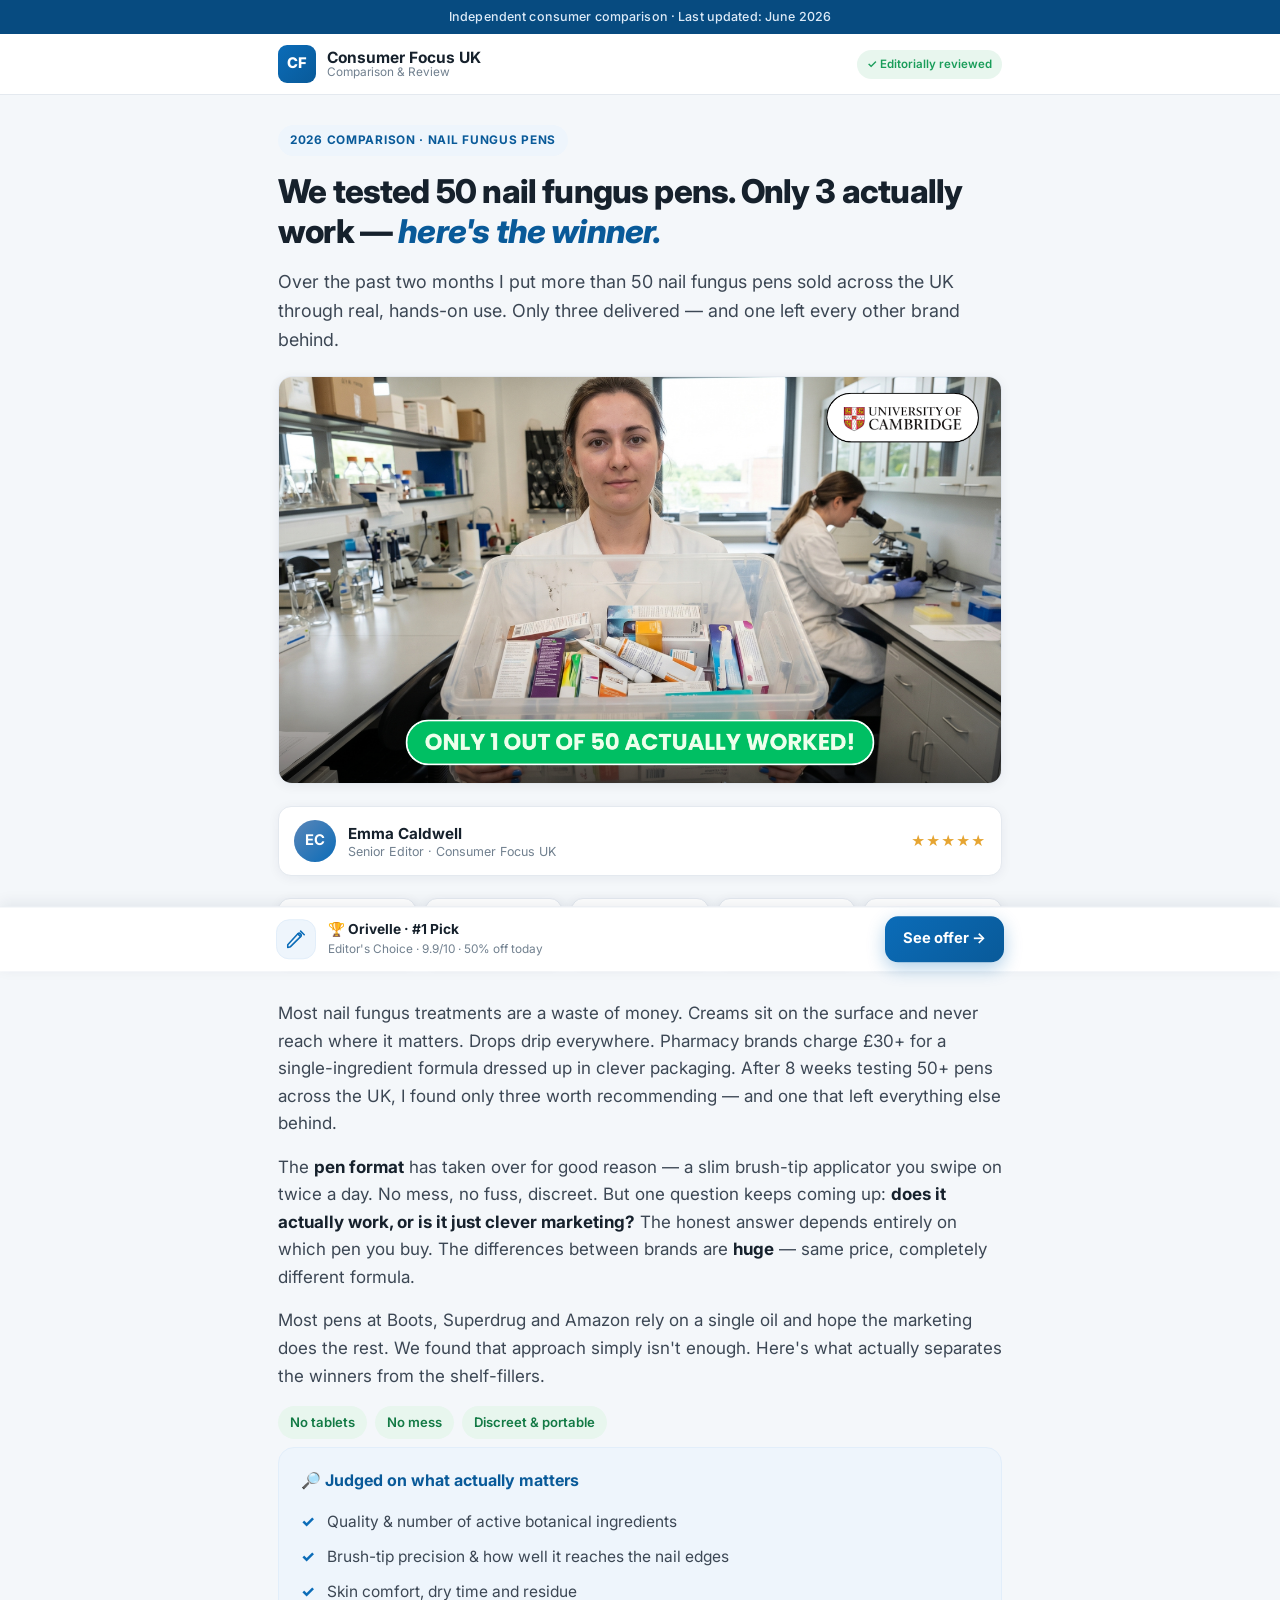
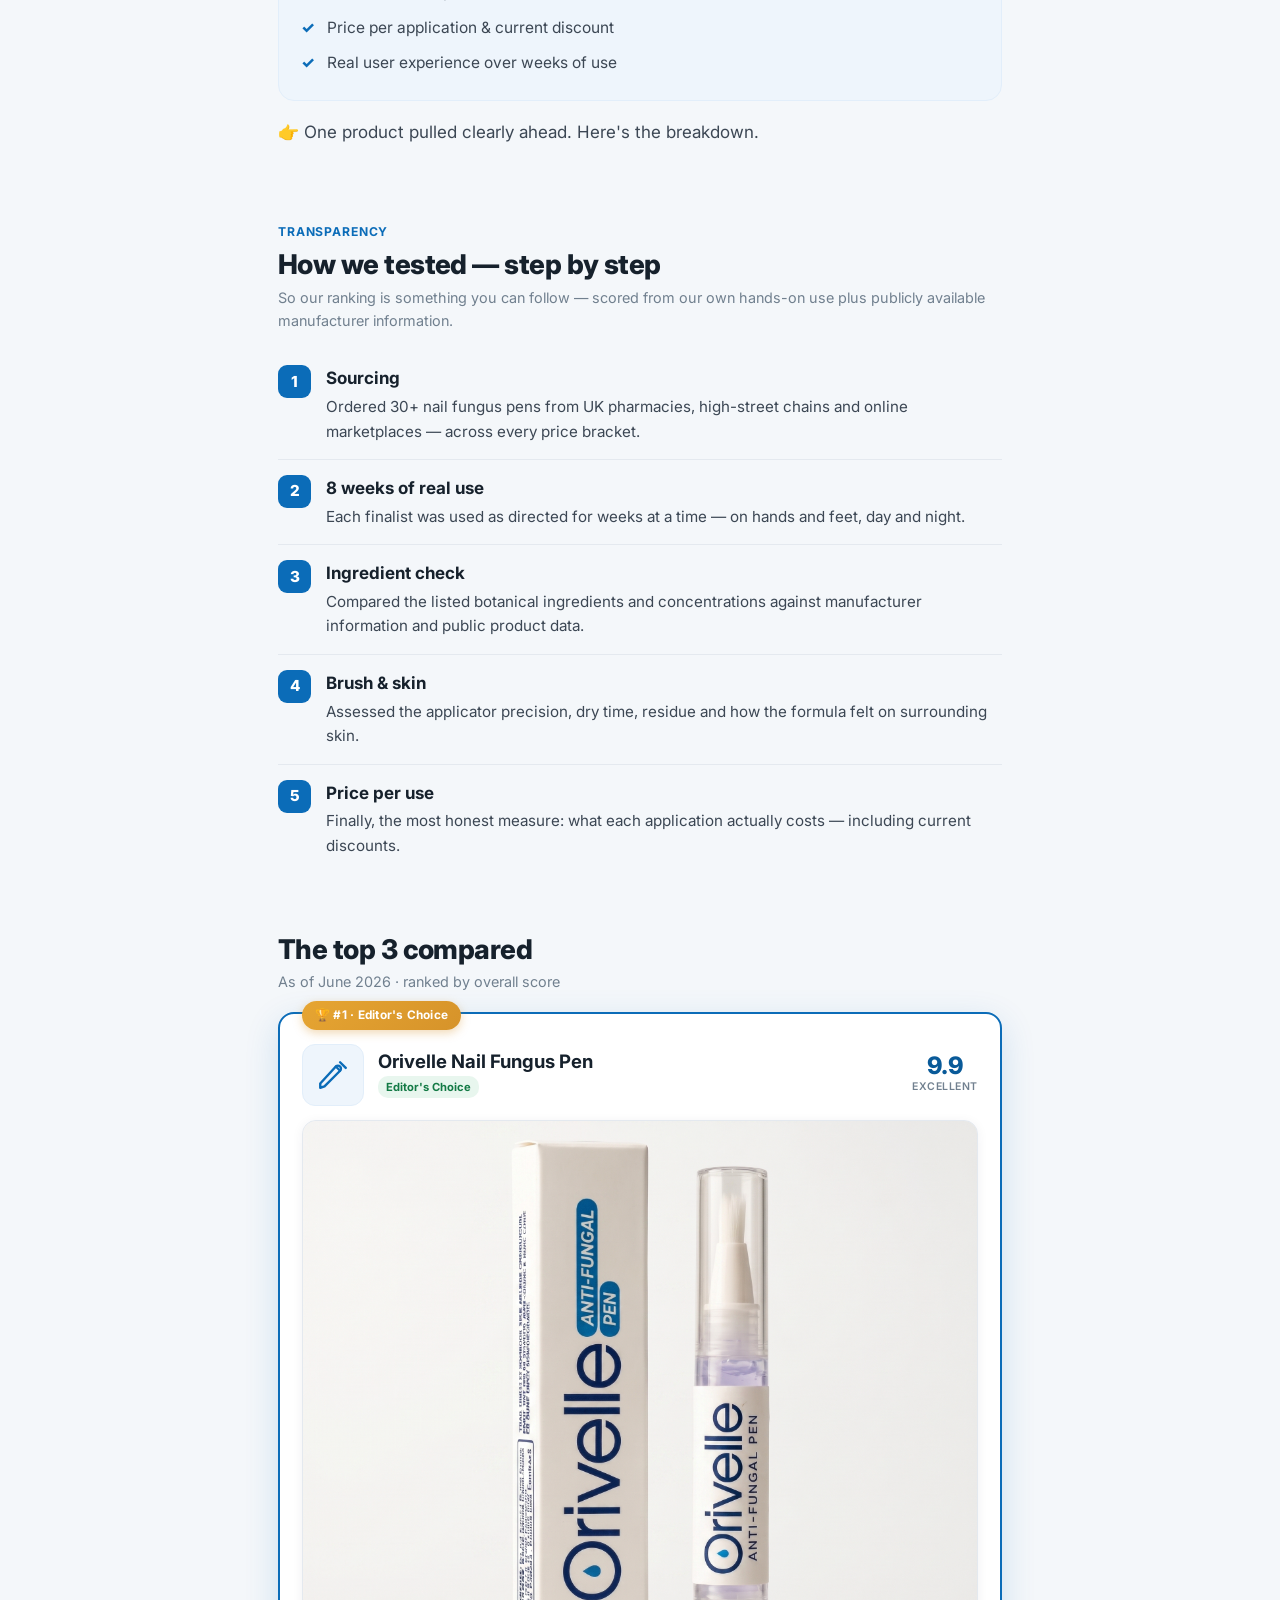
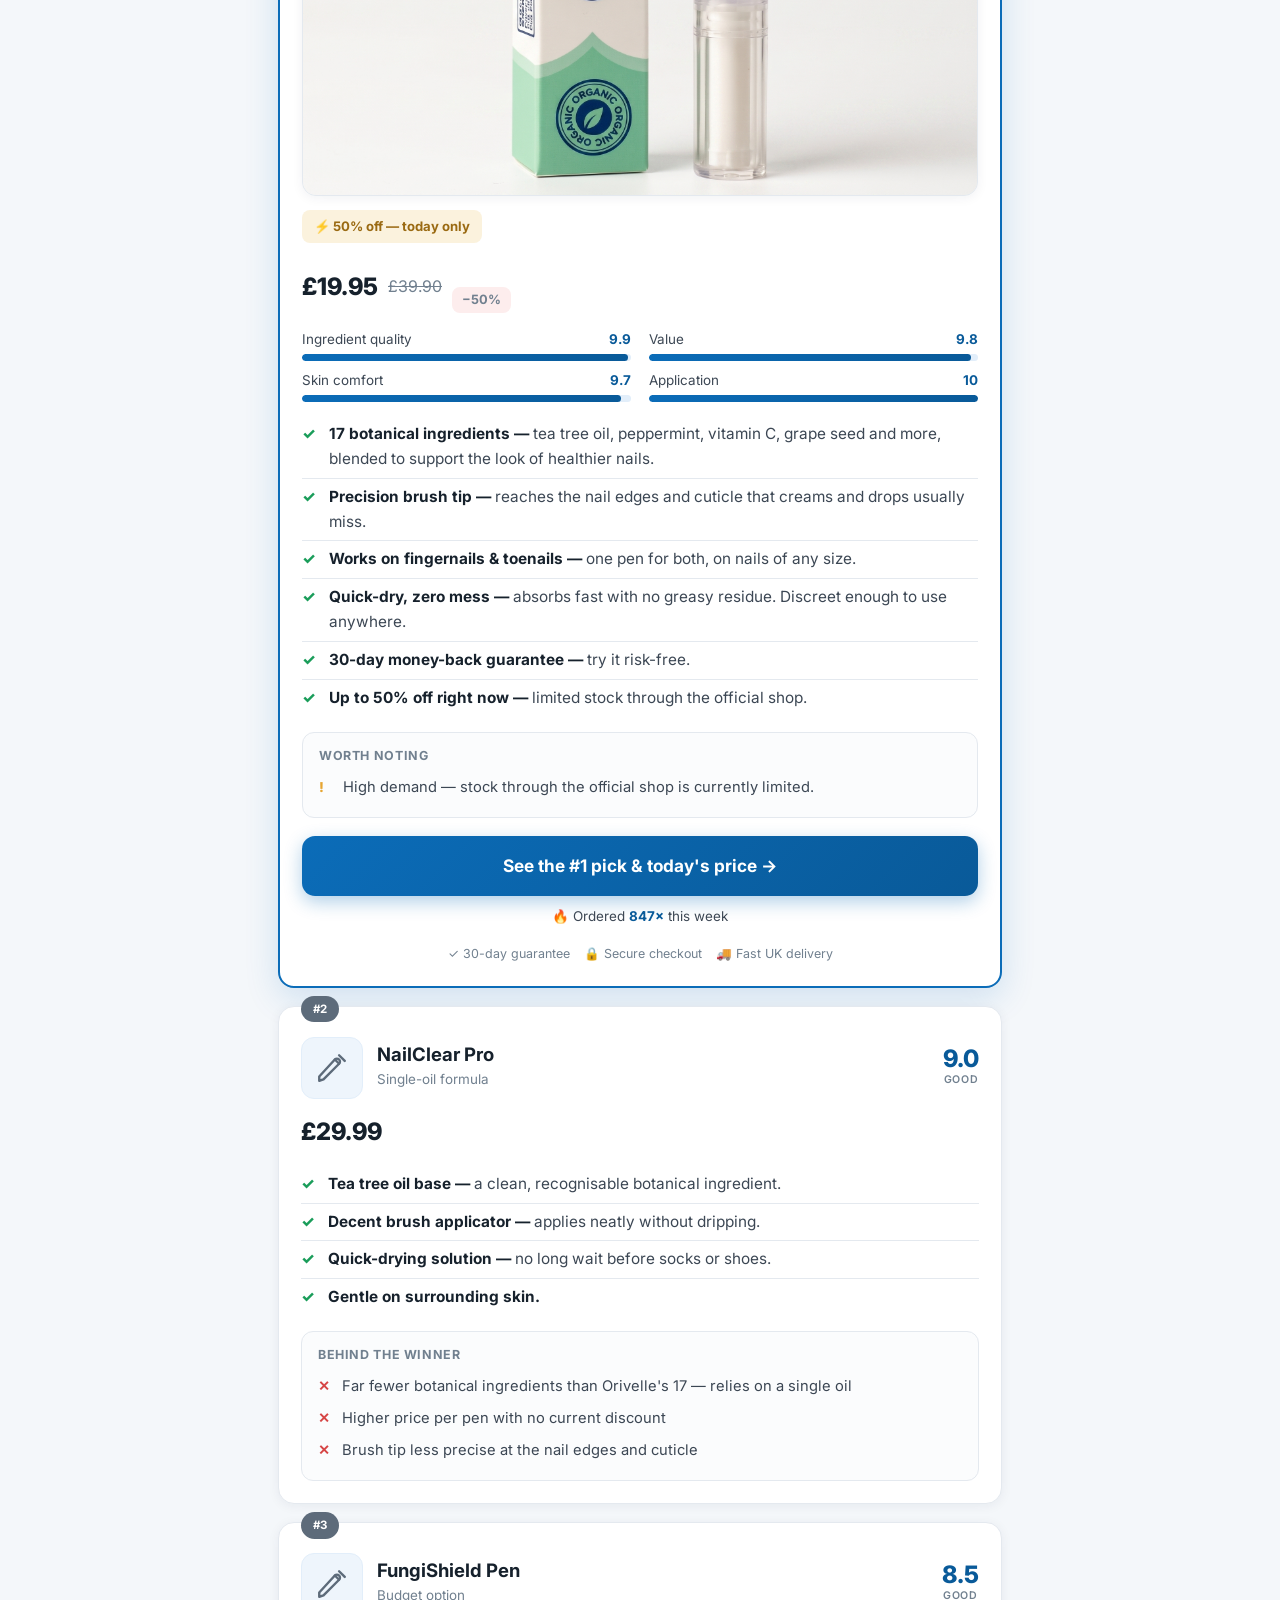
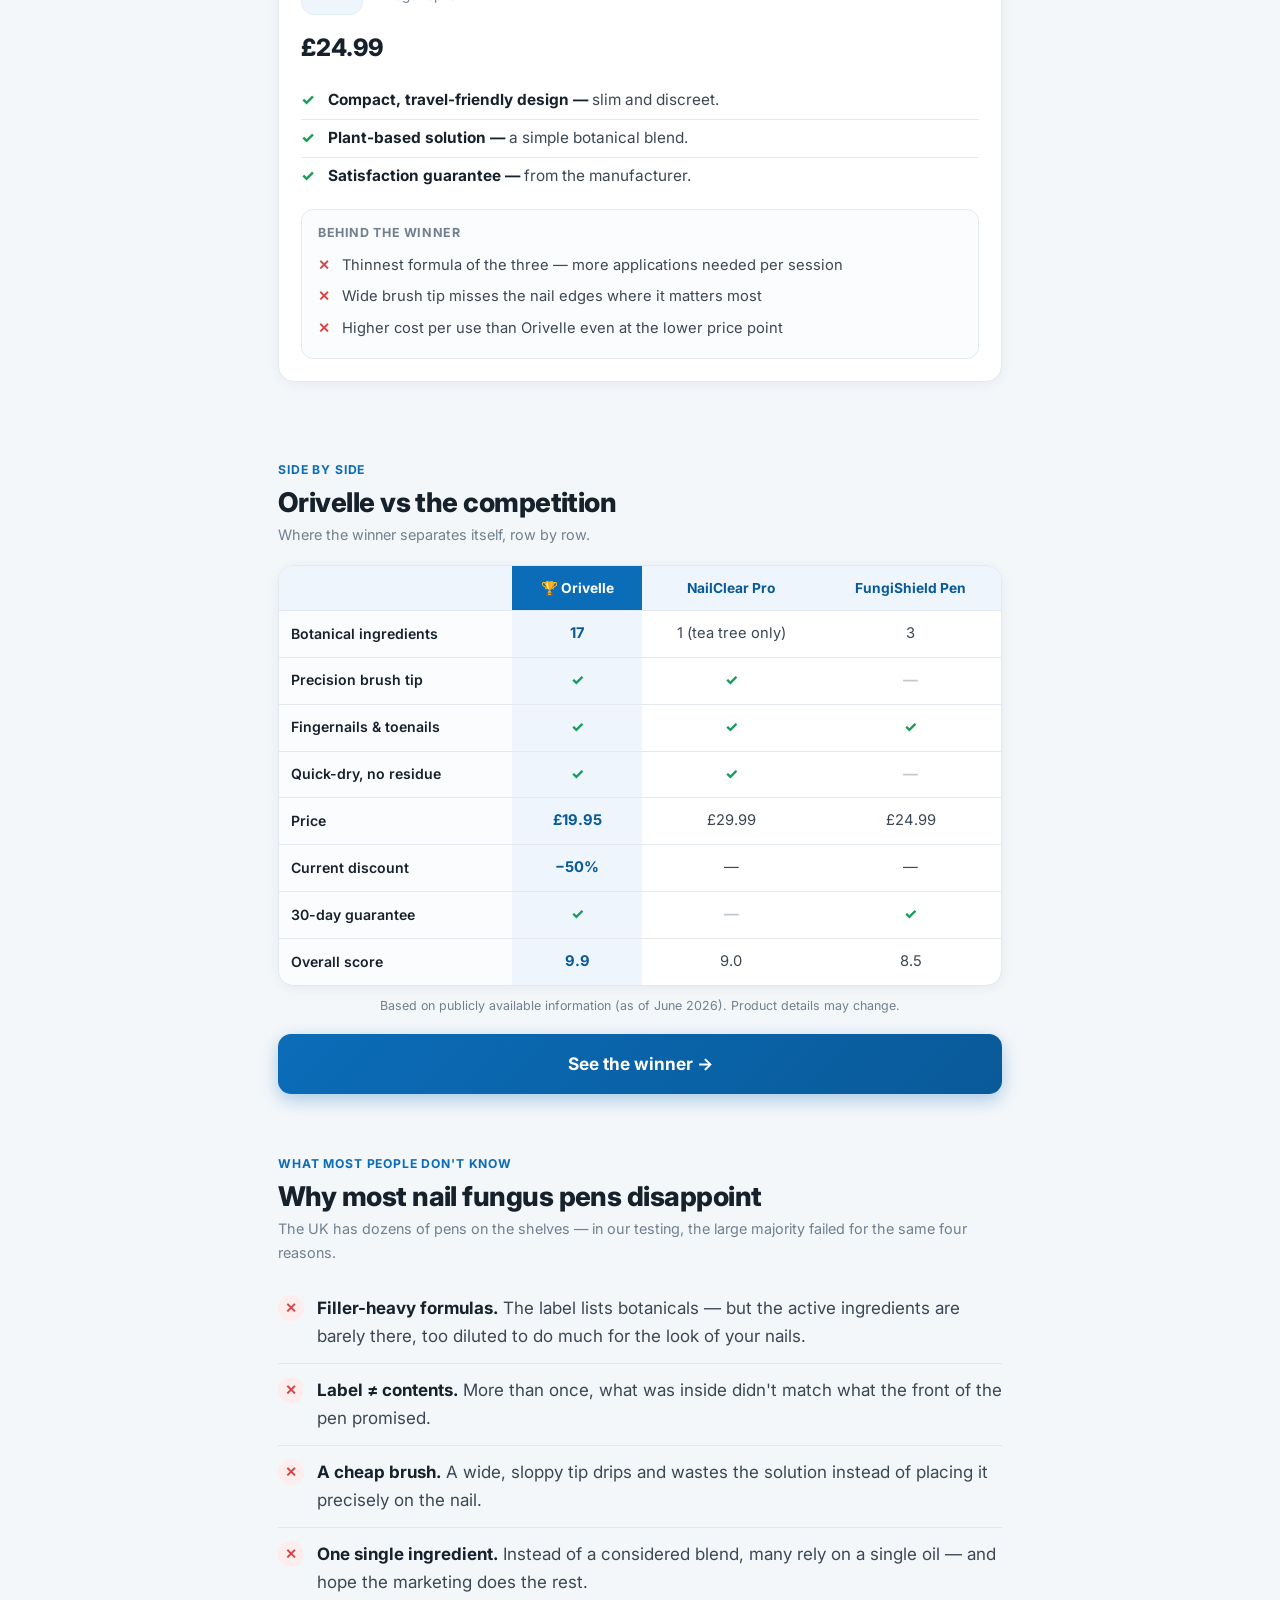
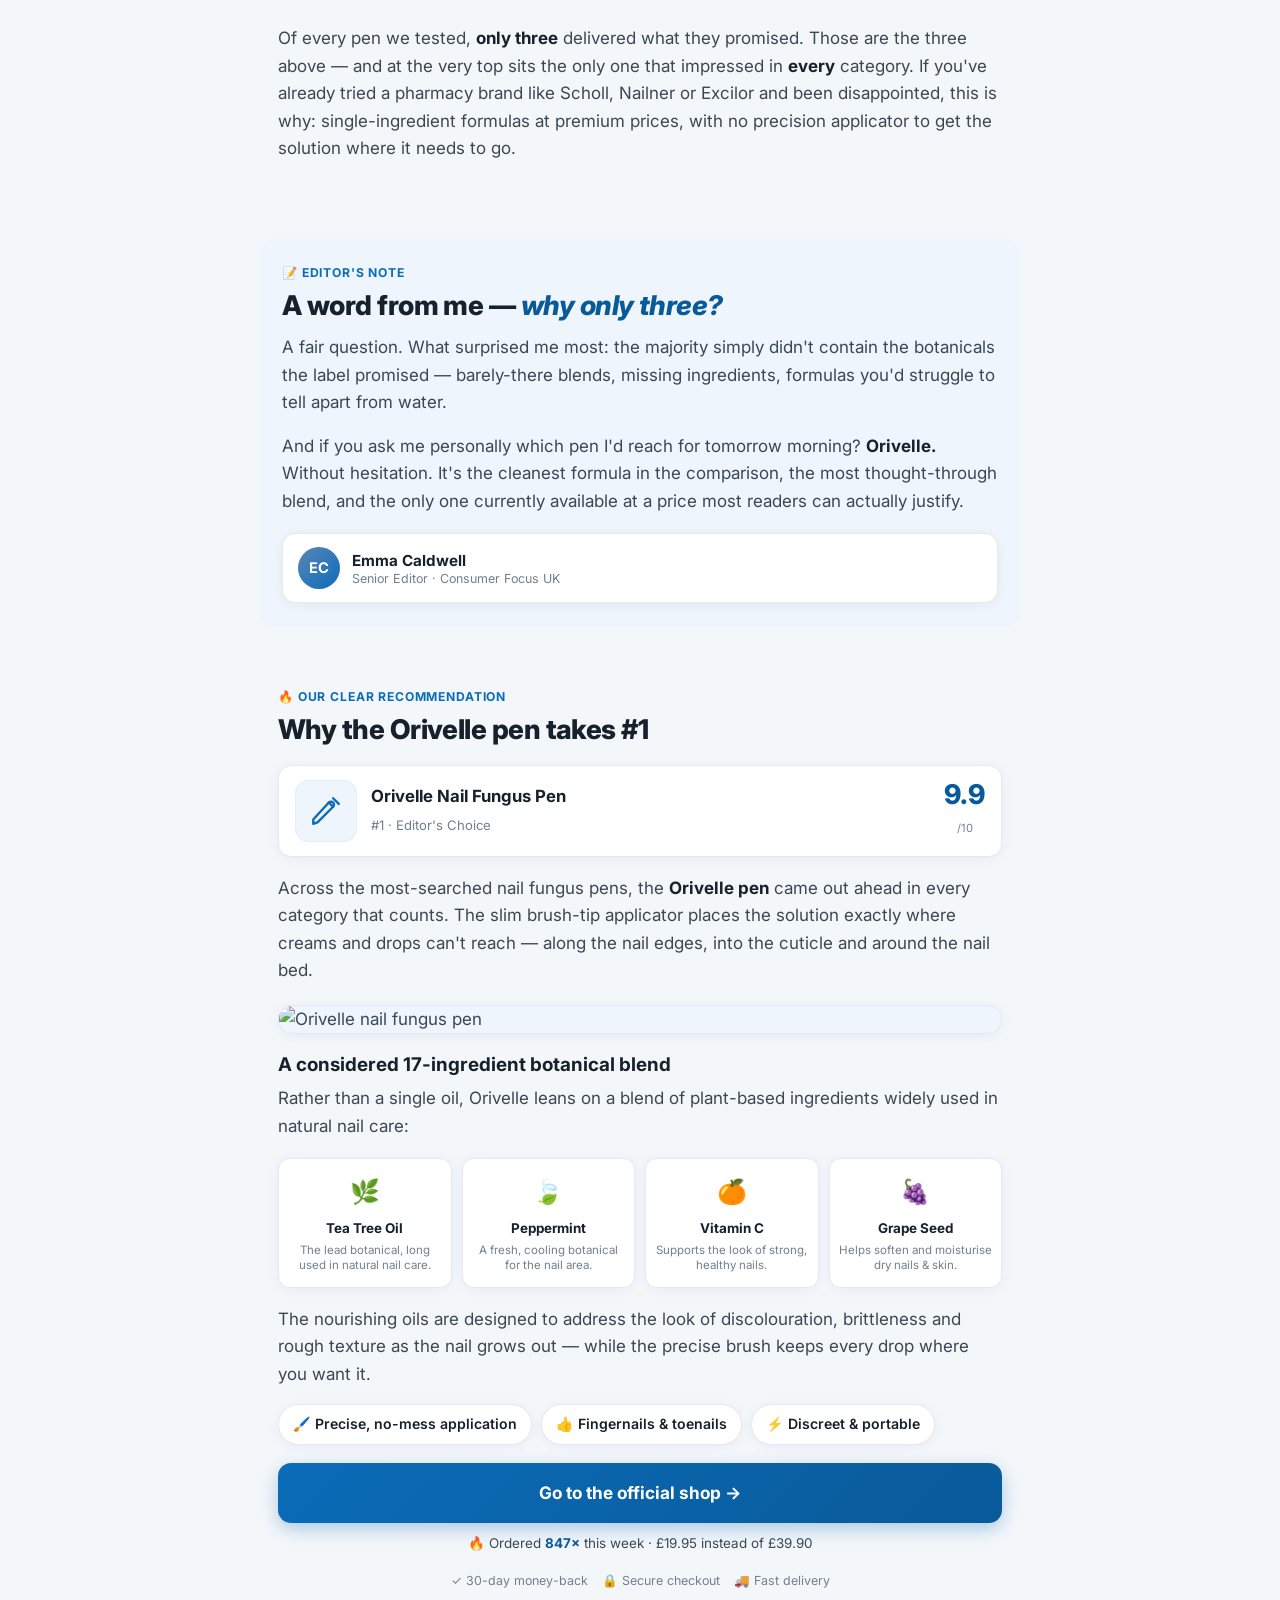
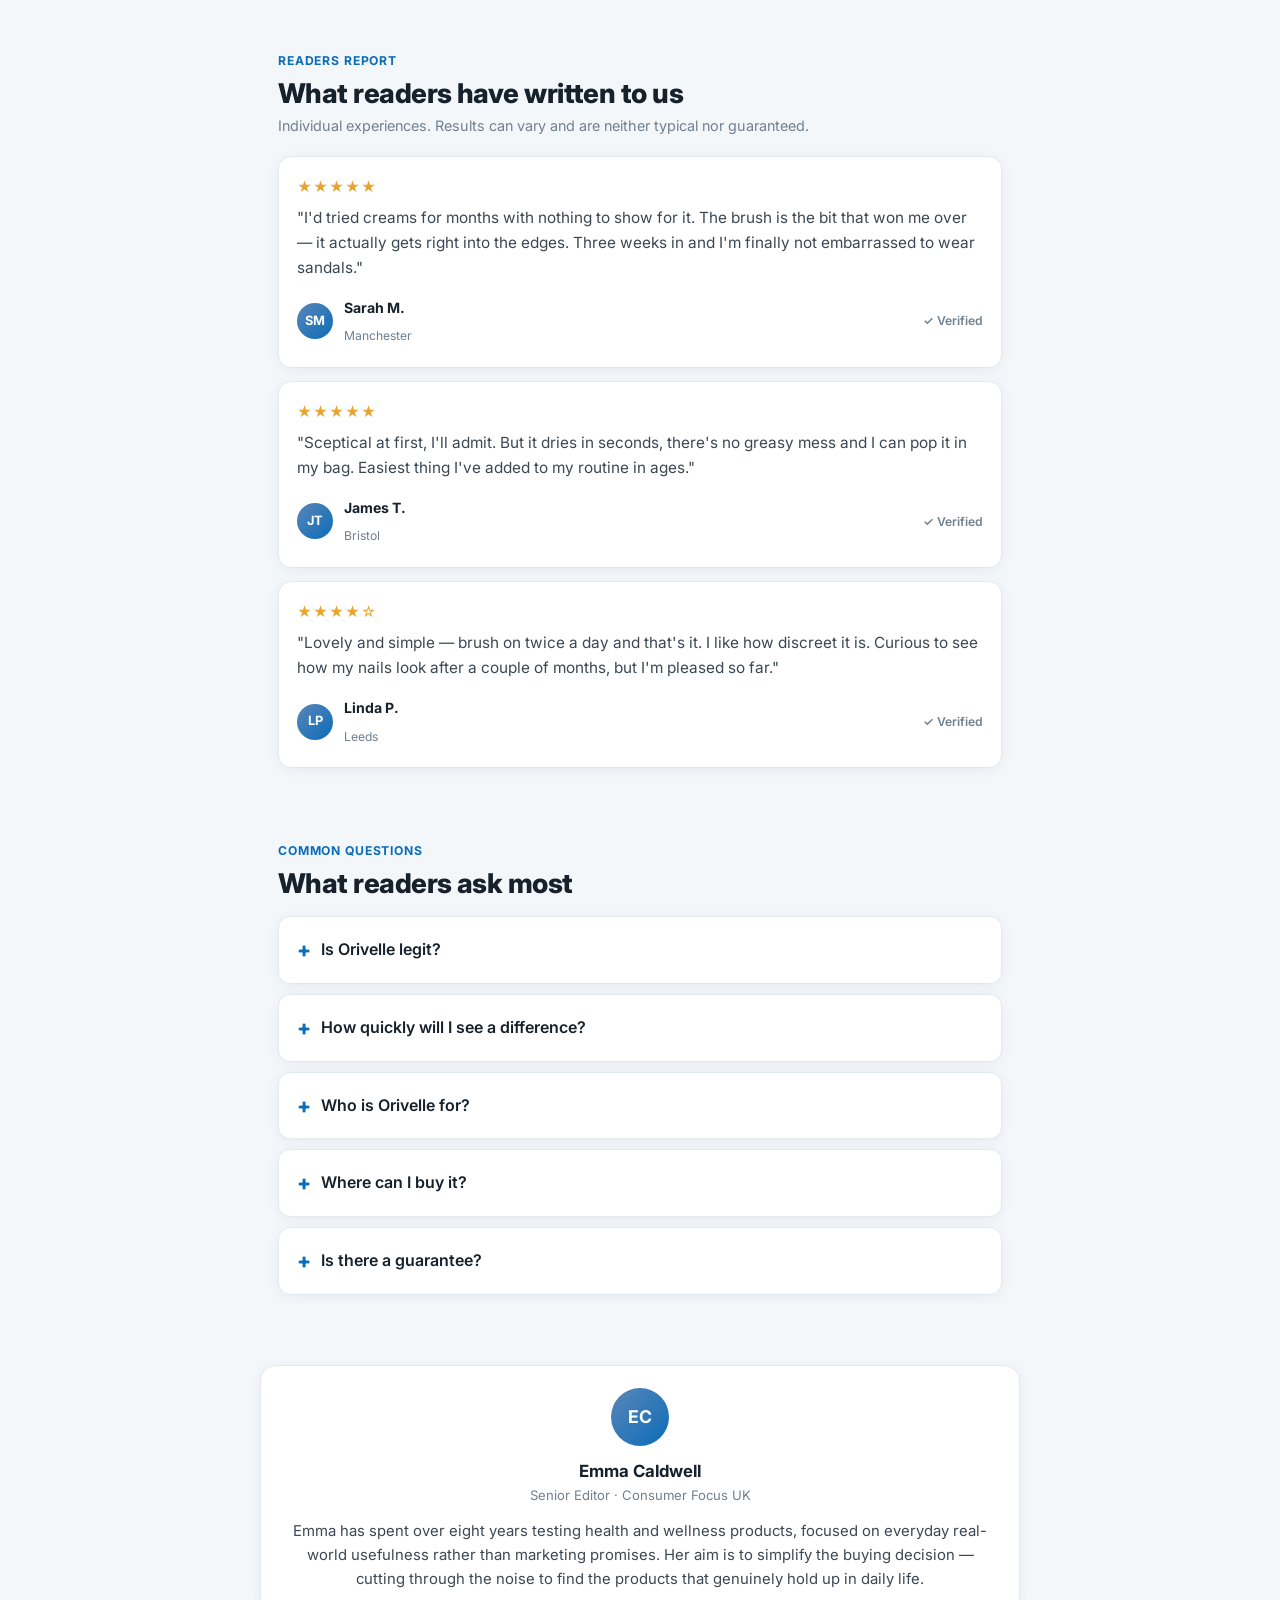
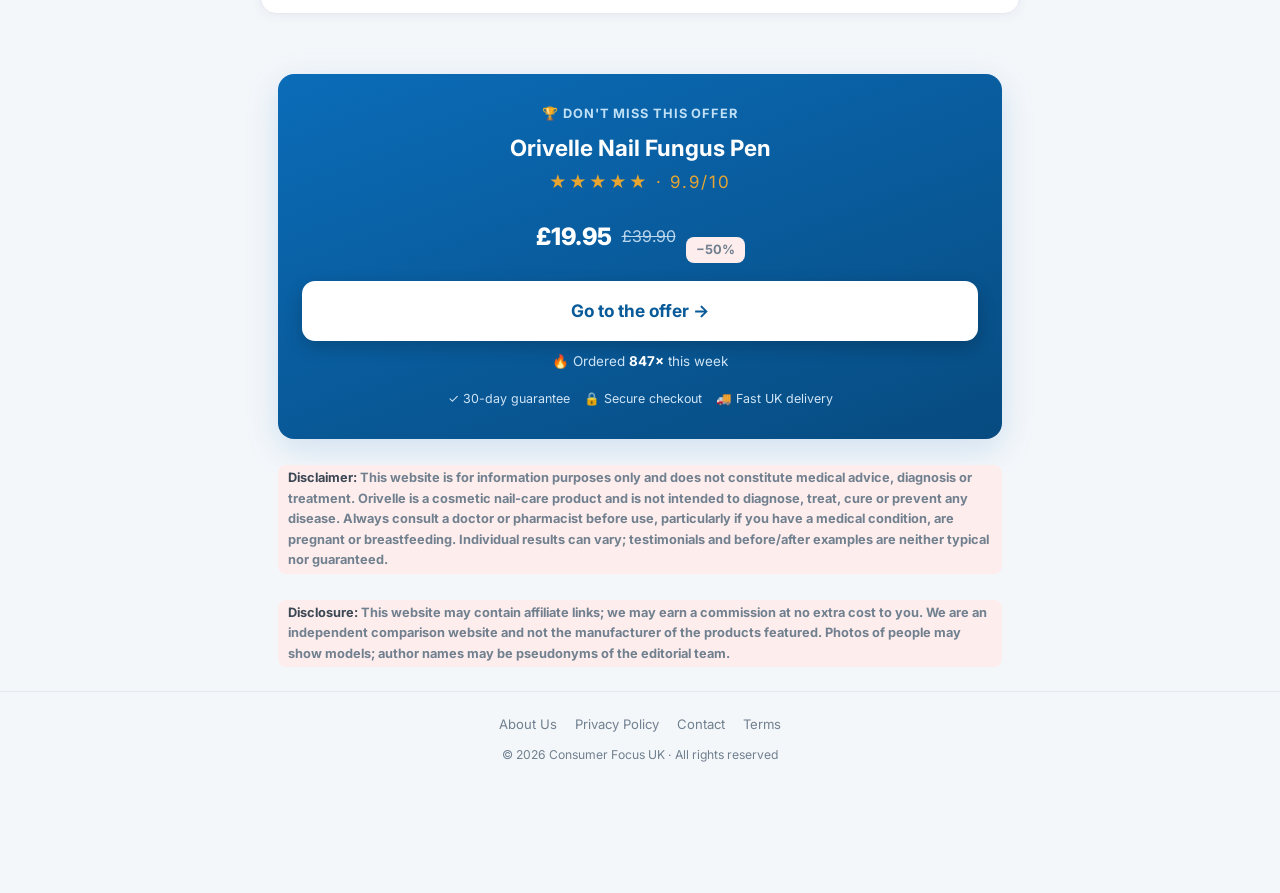
==== commit a7290e6a: "ds" ====
--- a/orvl-2.html
+++ b/orvl-2.html
@@ -284,11 +284,11 @@
 <section class="hero">
   <div class="wrap">
     <span class="eyebrow">2026 Comparison · Nail Fungus Pens</span>
-    <h1 id="hero-h1">I tested 50 nail fungus pens. Only 3 actually work — <em>here's the winner.</em></h1>
+    <h1 id="hero-h1">We tested 50 nail fungus pens. Only 3 actually work — <em>here's the winner.</em></h1>
     <p class="lead">Over the past two months I put more than 50 nail fungus pens sold across the UK through real, hands-on use. Only three delivered — and one left every other brand behind.</p>
 
-    <figure class="figslot ph hero-fig" data-img="product">
-      <div class="phin"><div class="ico">🖼️</div><b>Orivelle product image</b><span>add URL to IMAGES.product (bottom of file)</span></div>
+    <figure class="figslot ph hero-fig" data-img="hero">
+      <div class="phin"><div class="ico">🖼️</div><b>Hero image</b><span>add URL to IMAGES.hero (bottom of file)</span></div>
     </figure>
 
     <div class="byline">
@@ -646,10 +646,12 @@
 
 <script>
   // ===== IMAGES — paste image URLs (or base64 data URIs) here, one place =====
+  // hero:    hero section image
   // product: Orivelle product shot (use the merchant's creative — you're cleared as the affiliate)
   // apply:   application / lifestyle shot (your own or licensed stock)
   var IMAGES = {
-    product: 'https://bestbuyguide.org/wp-content/uploads/2025/10/pic1.jpg',
+    hero: 'images/heroo.png',
+    product: 'images/abc.png',
     apply: 'https://bestbuyguide.org/wp-content/uploads/2025/10/orivelle1.png'
   };
   Object.keys(IMAGES).forEach(function(key){
@@ -663,9 +665,9 @@
   // Dynamic H1 routing — matches the ?h1= ad-group parameter
   (function(){
     var map={
-      best:'I tested 50 nail fungus pens. Only 3 actually work \u2014 <em>here\'s the winner.</em>',
+      best:'We tested 50 nail fungus pens. Only 3 actually work \u2014 <em>here\'s the winner.</em>',
       pen:'The best nail fungus pen of 2026 \u2014 <em>50 tested, one clear winner.</em>',
-      finger:'Yellow, thick or brittle nails? I tested 50 pens \u2014 <em>this one actually works.</em>',
+      finger:'Yellow, thick or brittle nails? We tested 50 pens \u2014 <em>this one actually works.</em>',
       symptom:'Thick toenails? Yellow nails? Here\'s the only pen that made a real difference.'
     };
     try{
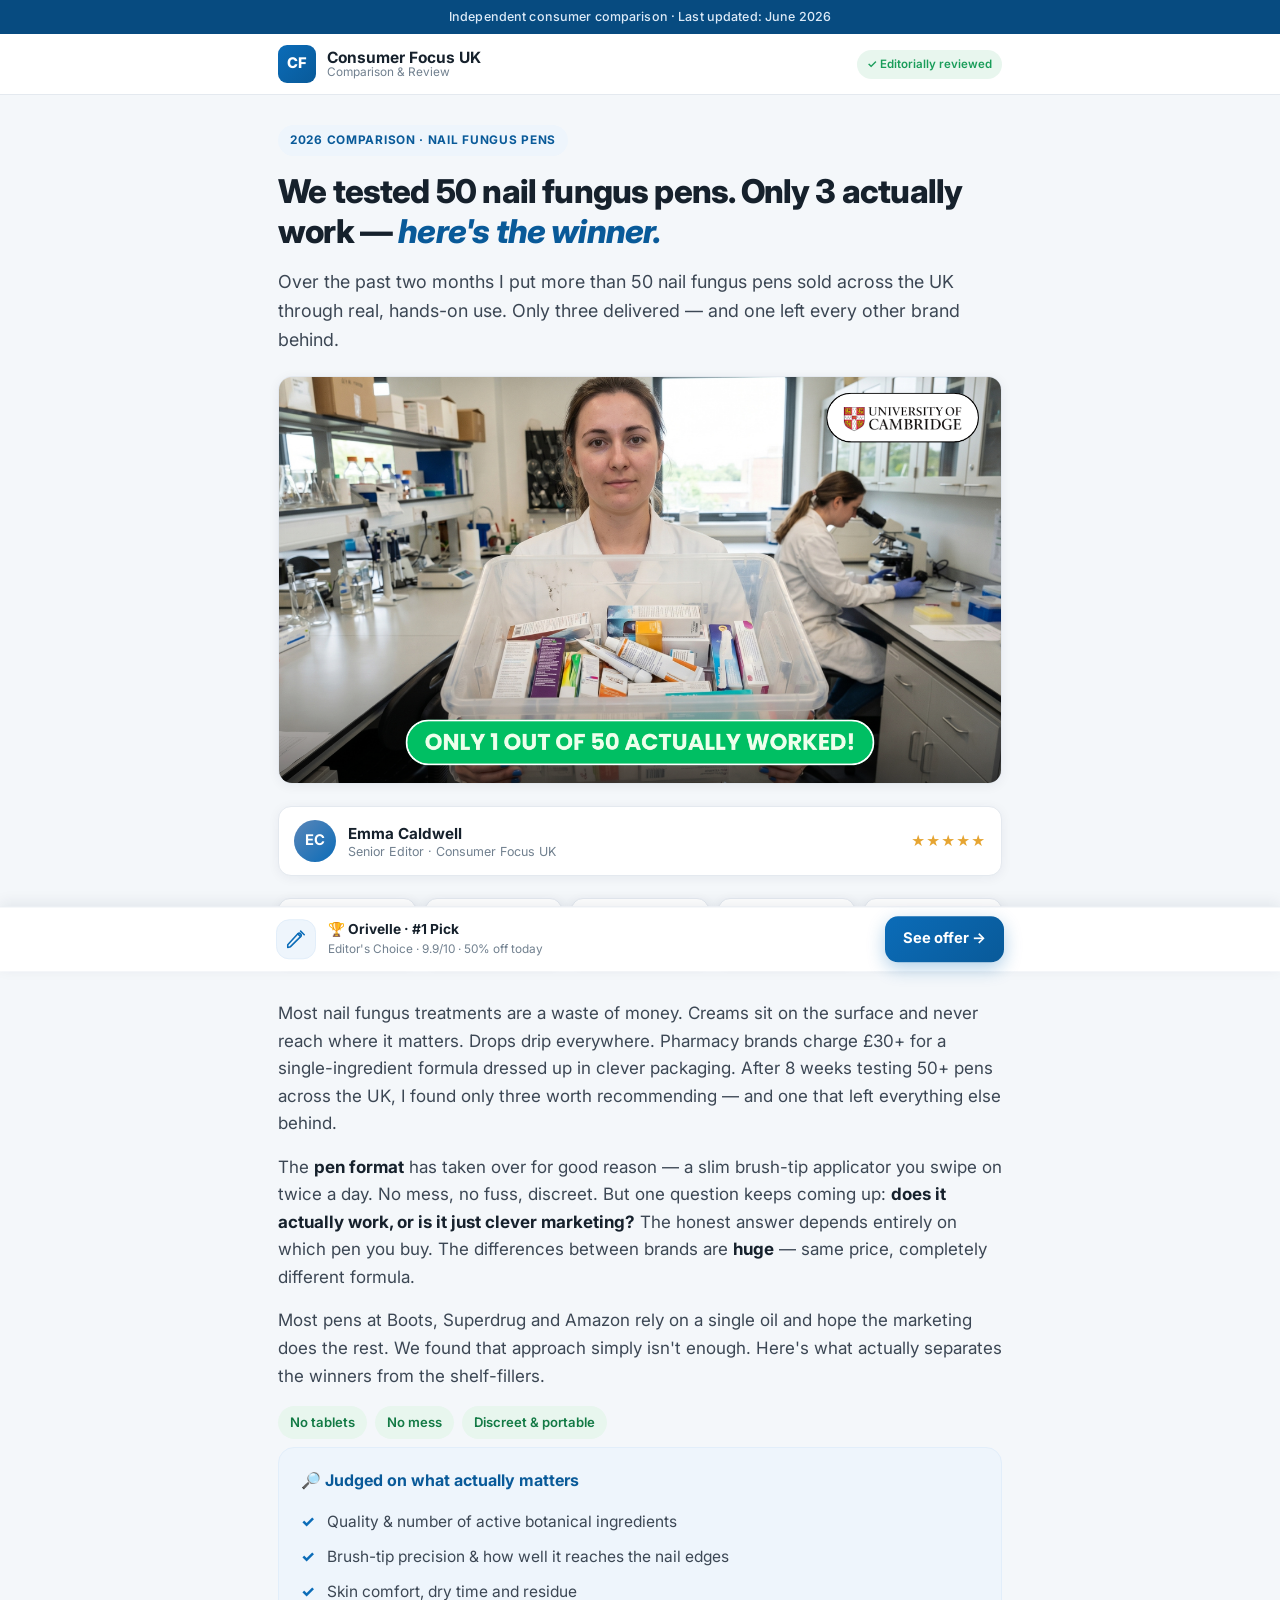
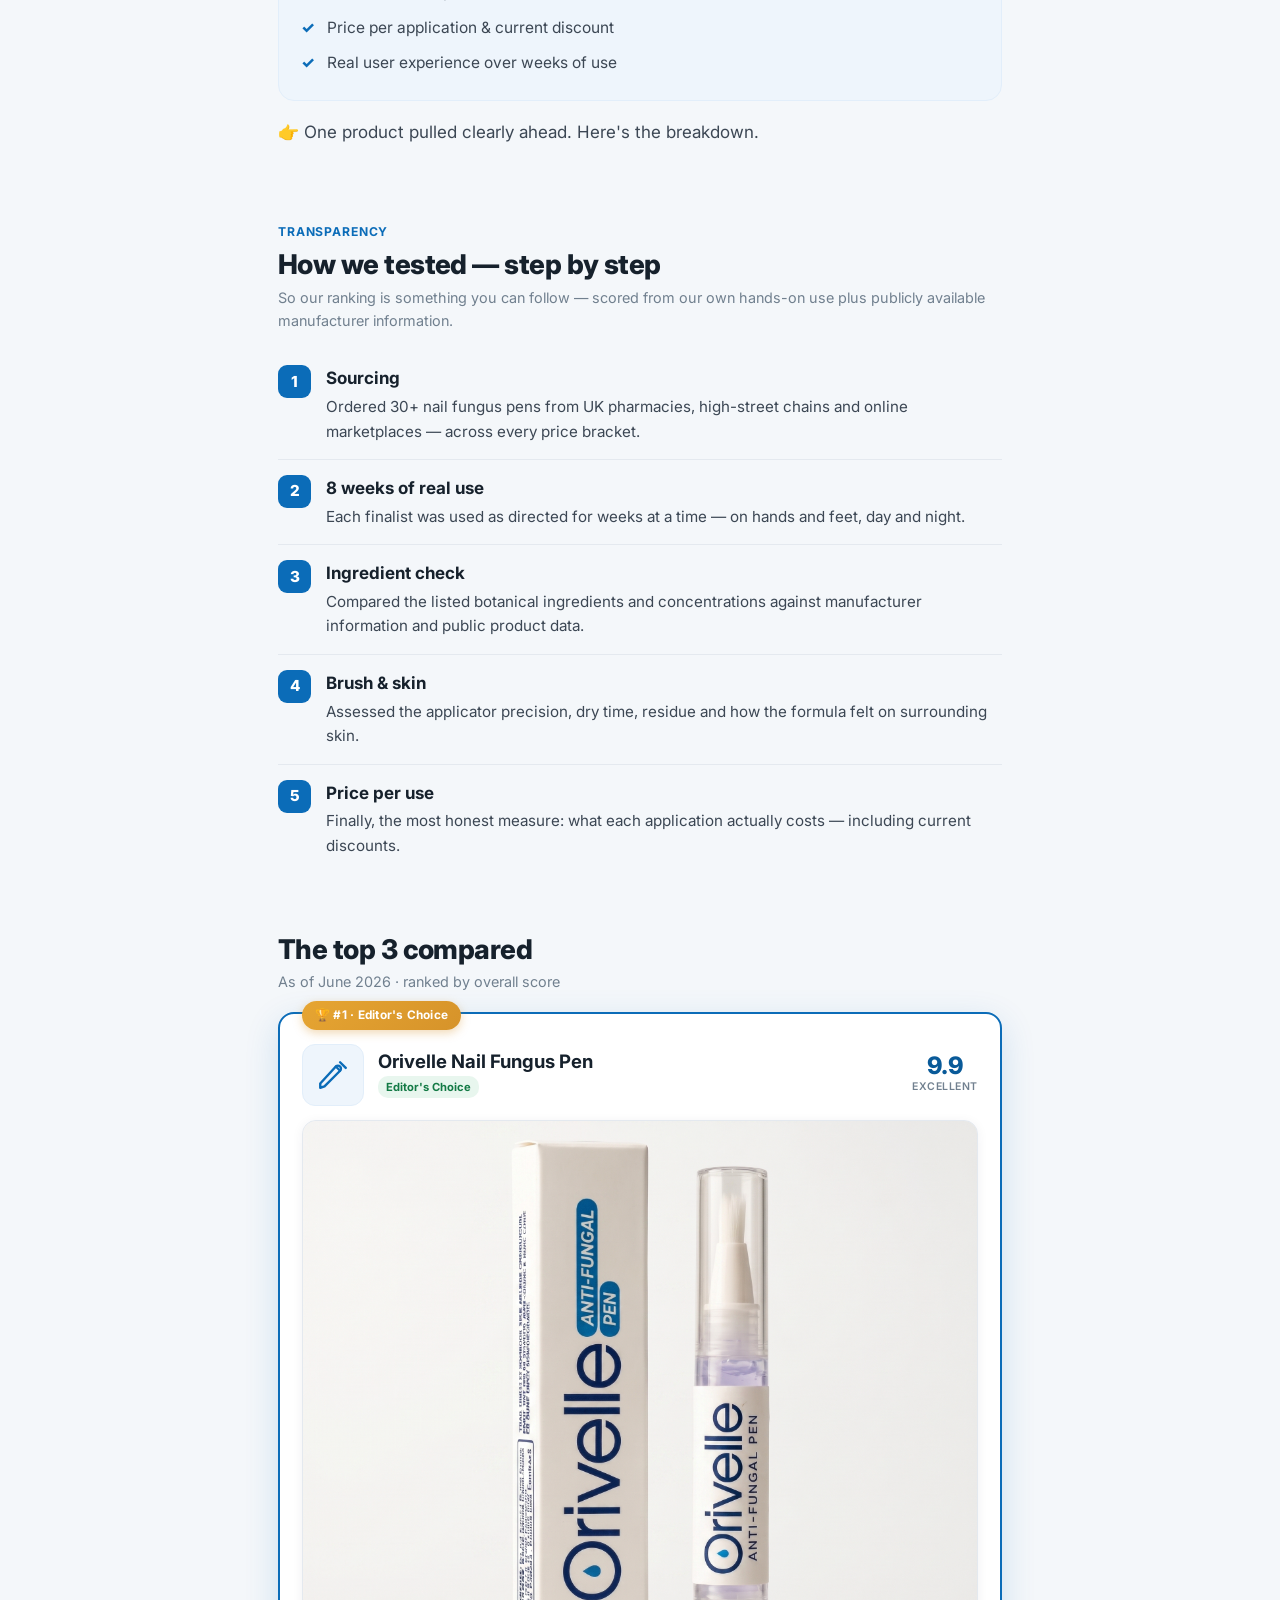
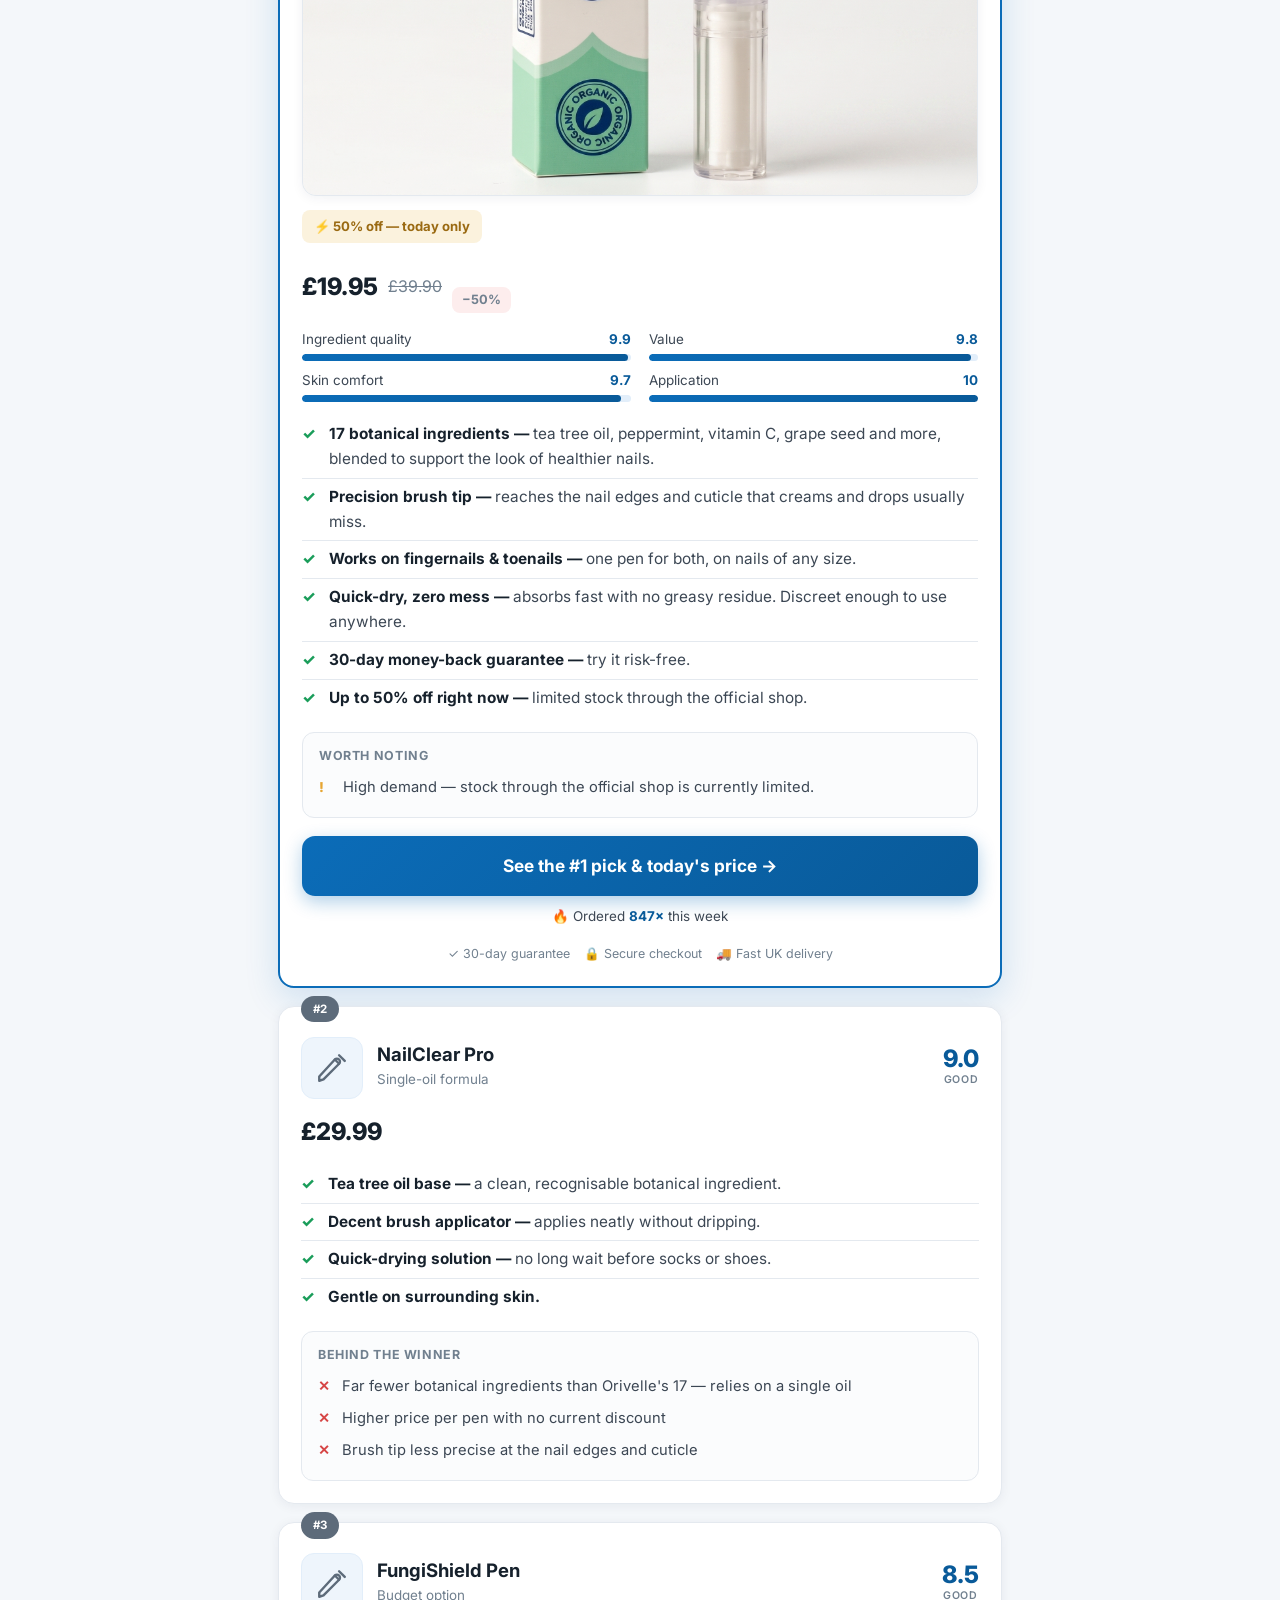
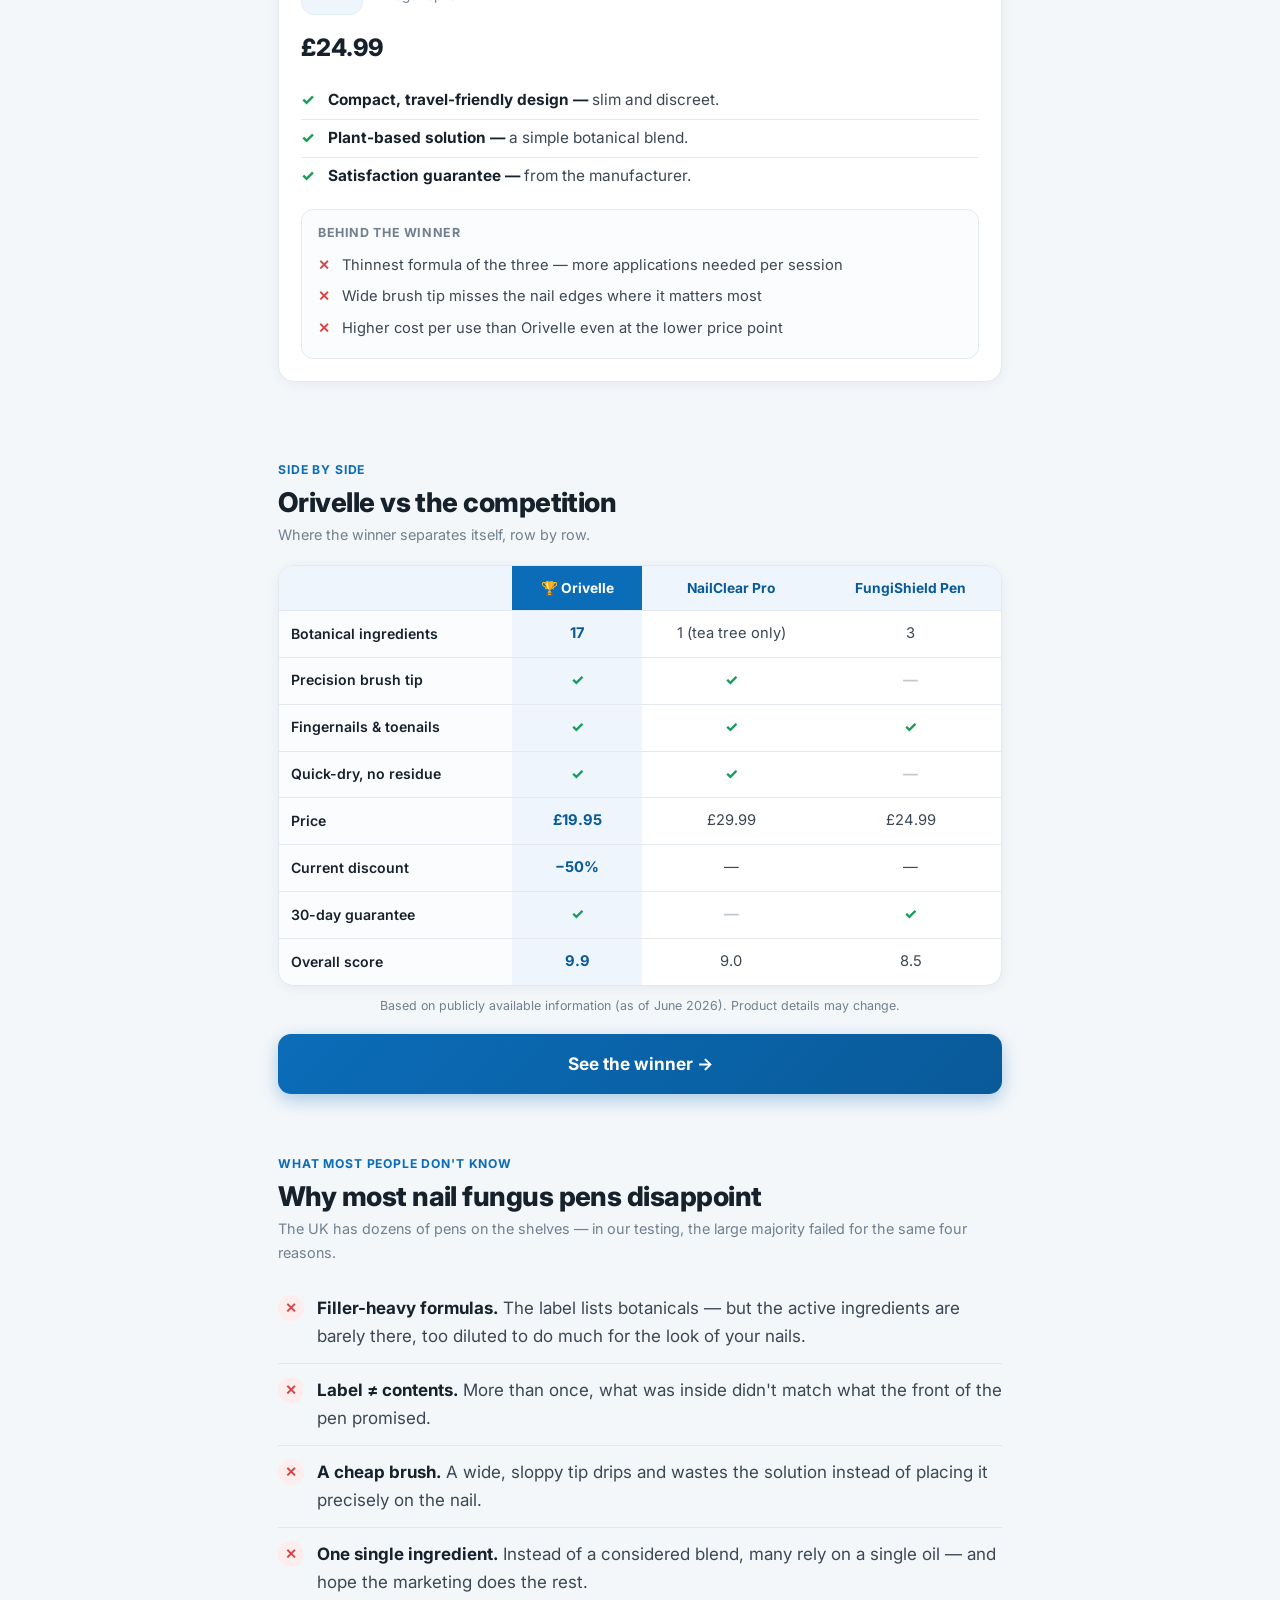
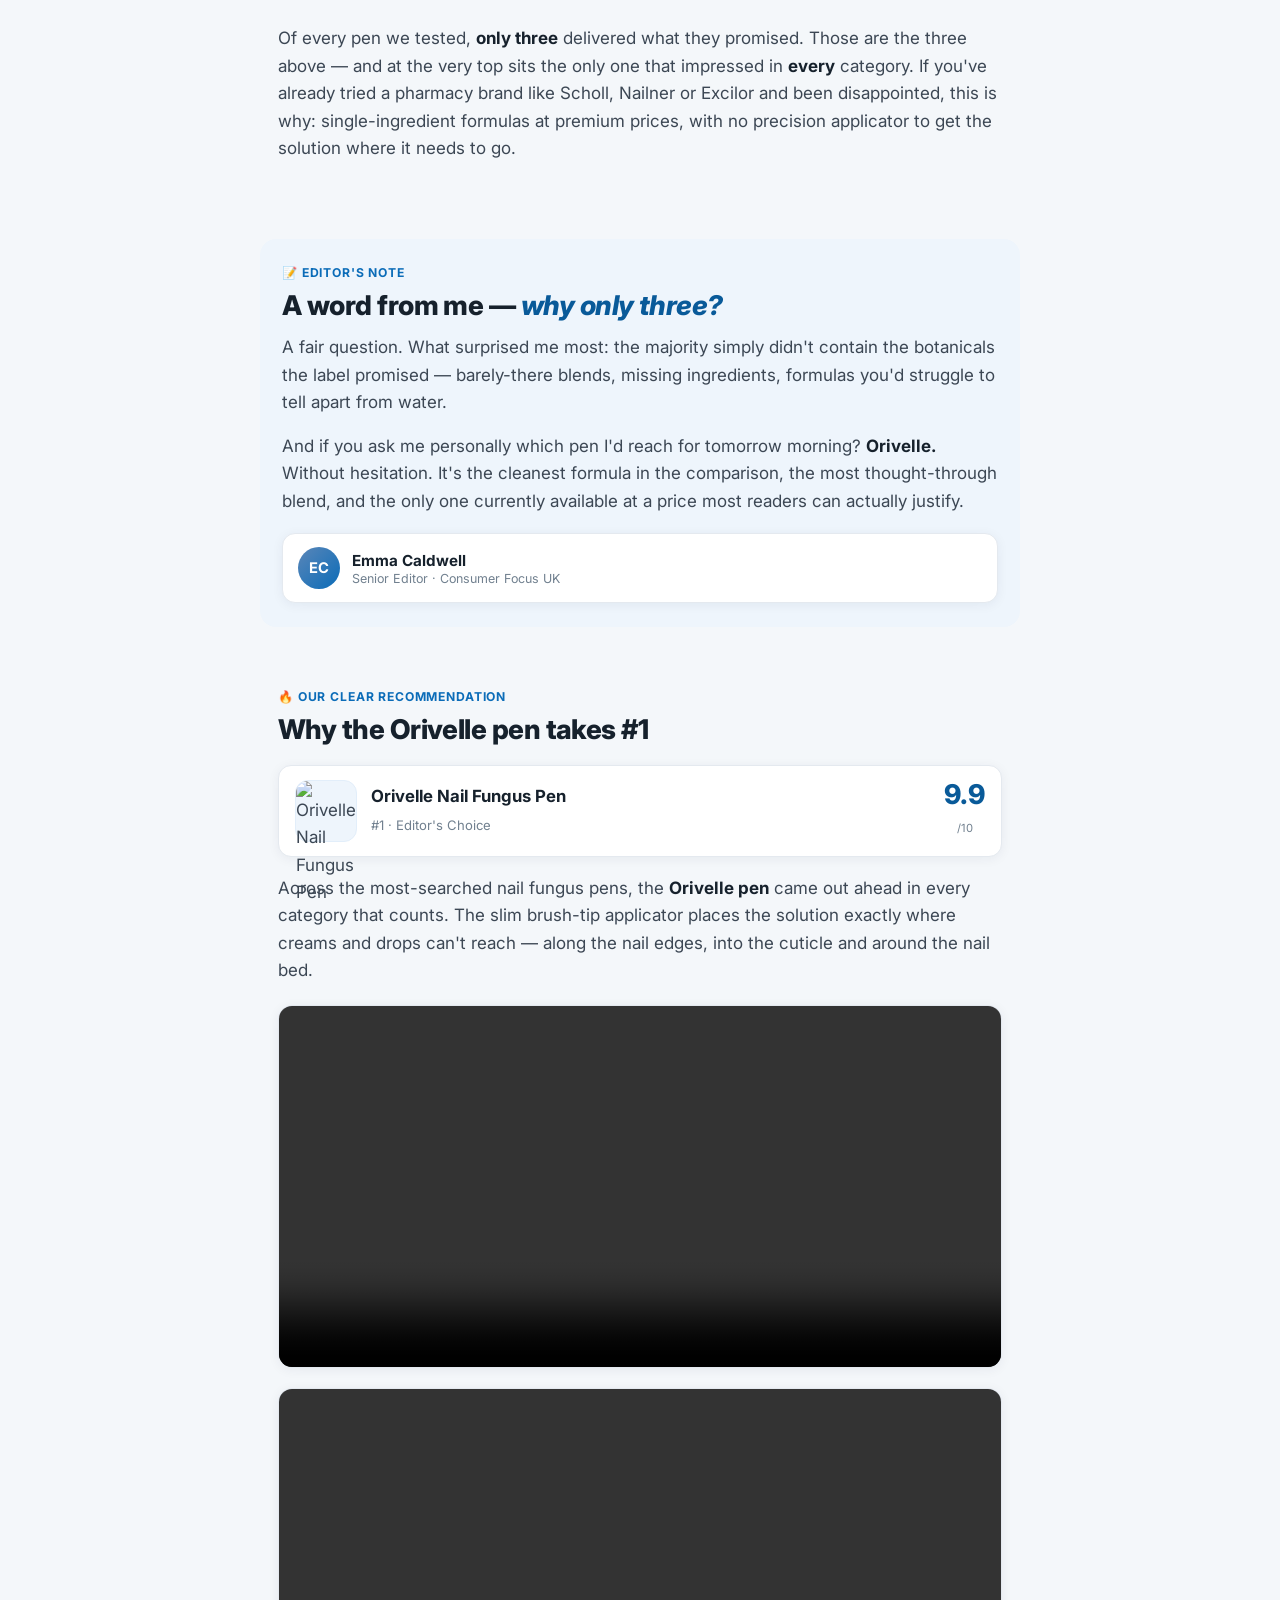
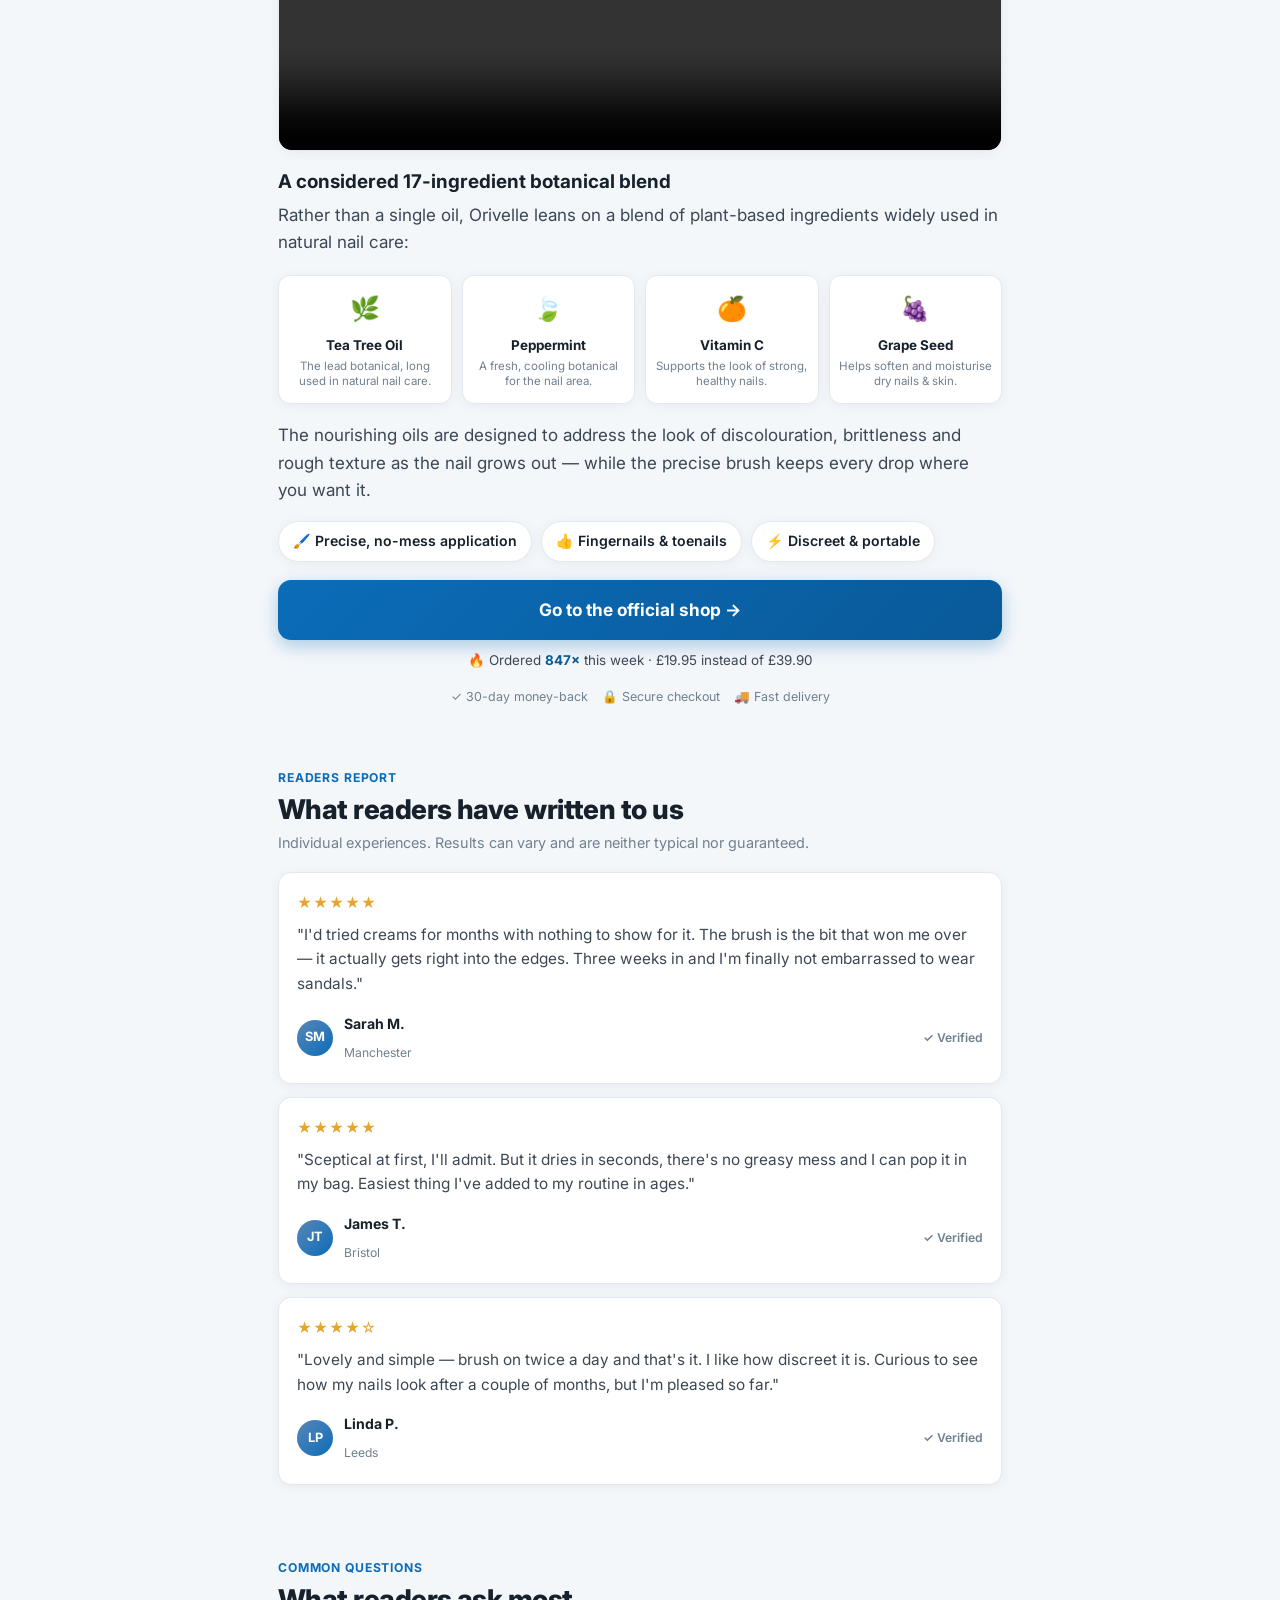
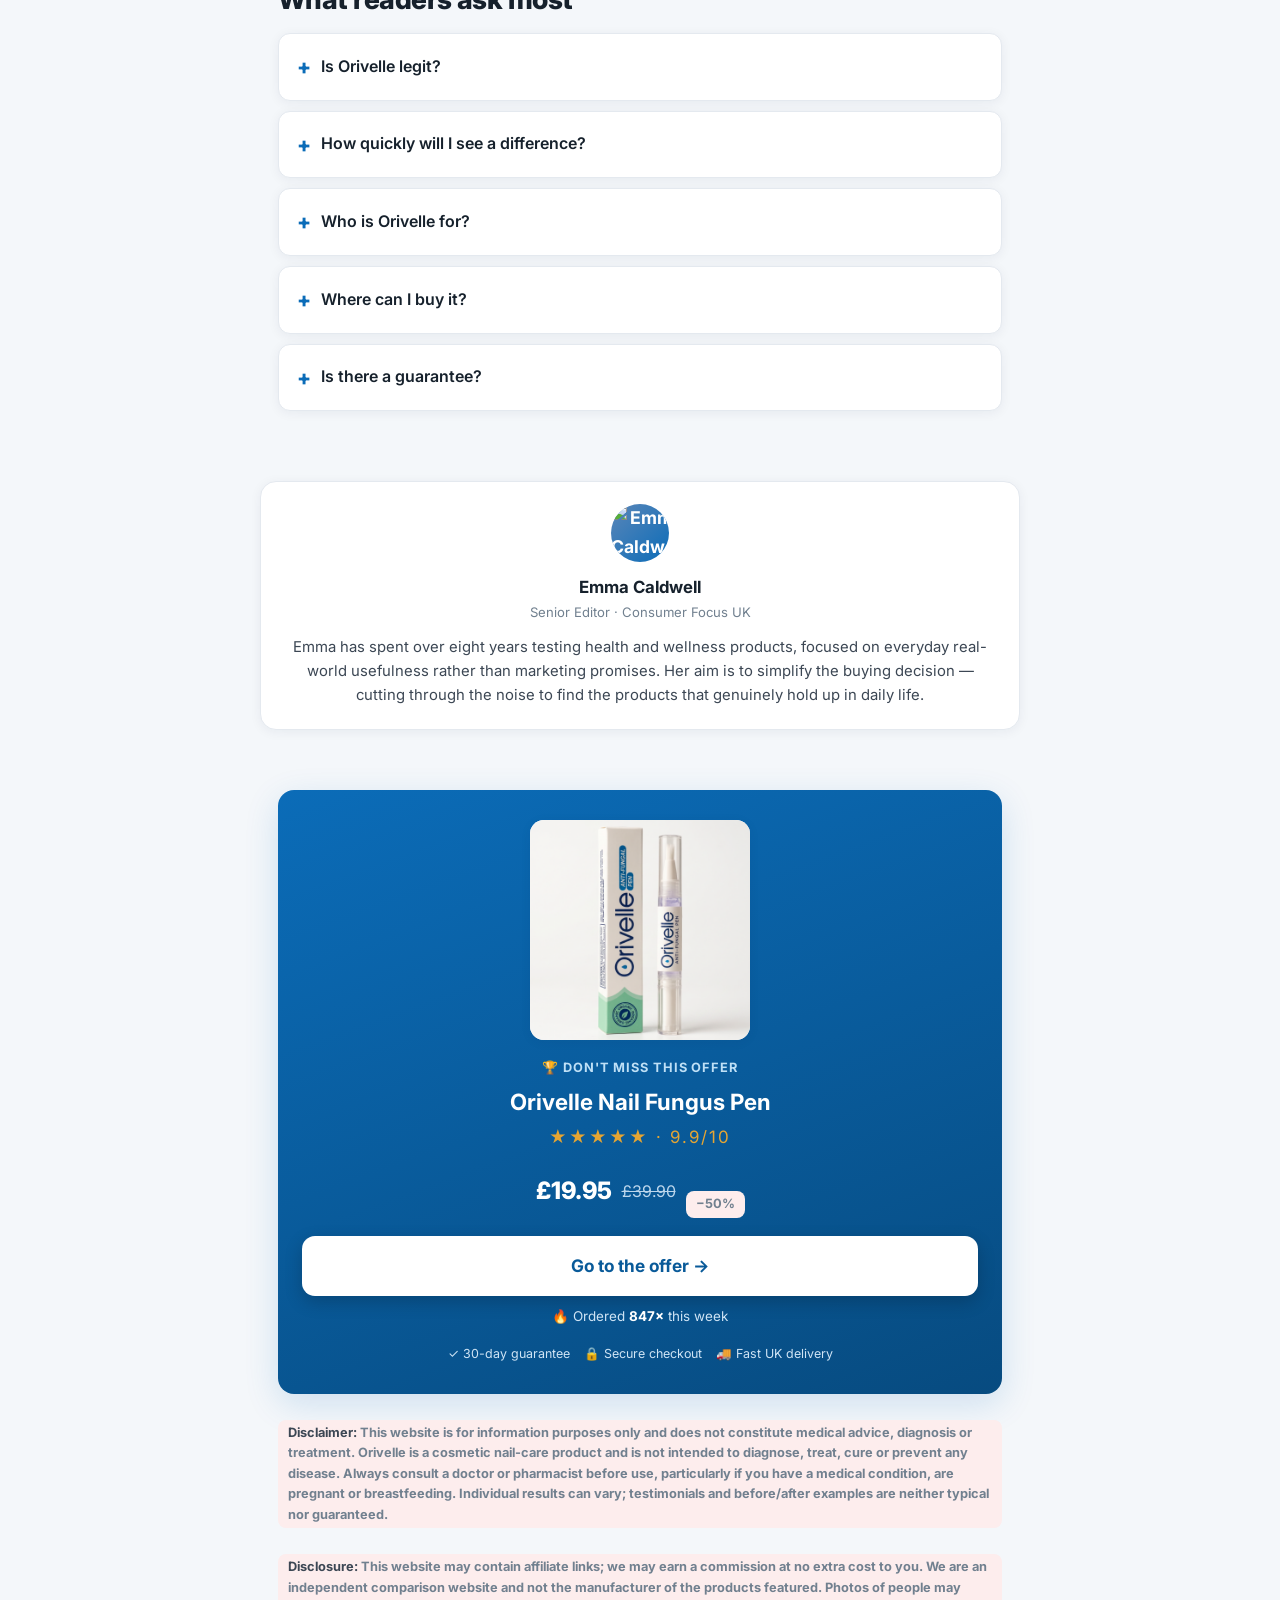
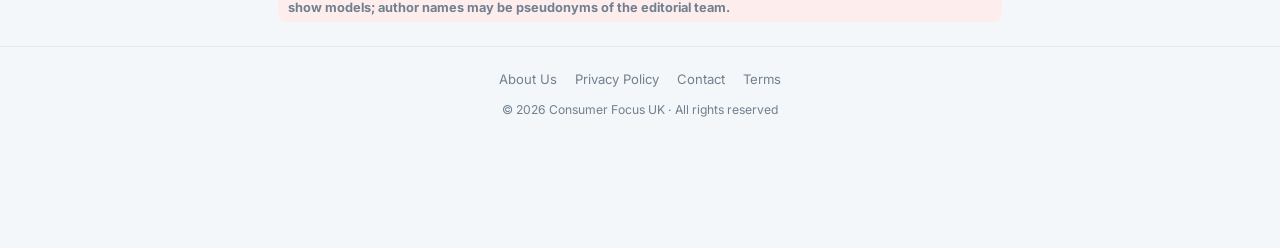
==== commit ca7487cd: "push" ====
--- a/orvl-2.html
+++ b/orvl-2.html
@@ -5,7 +5,8 @@
   Template: Consumer Focus UK (matches verbraucherfokus-test.de design system)
 
   >>> BEFORE LAUNCH — replace the affiliate link in ONE place:
-      Find:  REPLACE_WITH_YOUR_AFFILIATE_LINK
+      Find:  https://trk.selectgood.online/click
+
       (used on every CTA button)
 
   >>> DYNAMIC H1 ROUTING (matches your URL-param architecture):
@@ -23,6 +24,7 @@
 <title>Best Nail Fungus Pens UK 2026 — Independent Comparison | Consumer Focus UK</title>
 <link rel="preconnect" href="https://fonts.googleapis.com">
 <link rel="preconnect" href="https://fonts.gstatic.com" crossorigin>
+<script type="text/javascript" src="https://trk.selectgood.online/track.js?rtkcmpid=6a3a5c15b1a3e7cd5e1aa176"></script>
 <link href="https://fonts.googleapis.com/css2?family=Inter:wght@400;500;600;700;800&display=swap" rel="stylesheet">
 <style>
   :root{
@@ -75,7 +77,8 @@
 
   /* byline */
   .byline{display:flex;align-items:center;gap:12px;margin-top:22px;padding:13px 15px;background:var(--card);border:1px solid var(--line);border-radius:13px;box-shadow:var(--shadow)}
-  .avatar{width:42px;height:42px;border-radius:50%;background:linear-gradient(135deg,#5a86b8,#0b6cb8);color:#fff;display:grid;place-items:center;font-weight:700;font-size:.92rem;flex:none}
+  .avatar{width:42px;height:42px;border-radius:50%;background:linear-gradient(135deg,#5a86b8,#0b6cb8);color:#fff;display:grid;place-items:center;font-weight:700;font-size:.92rem;flex:none;overflow:hidden}
+  .avatar img{width:100%;height:100%;object-fit:cover;display:block}
   .byline .who{line-height:1.25}
   .byline .who b{font-size:.95rem;color:var(--ink)}
   .byline .who span{font-size:.78rem;color:var(--muted);display:block}
@@ -117,6 +120,7 @@
   .chead{display:flex;align-items:center;gap:14px;margin-top:8px}
   .picon{width:62px;height:62px;border-radius:13px;background:var(--blue-tint);display:grid;place-items:center;flex:none;border:1px solid var(--blue-tint2)}
   .picon svg{width:34px;height:34px}
+  .picon img{width:100%;height:100%;object-fit:cover;border-radius:12px}
   .chead .pn{flex:1;min-width:0}
   .chead .pn b{font-size:1.16rem;color:var(--ink);font-weight:700;display:block;line-height:1.2}
   .scorebadge{text-align:center;flex:none}
@@ -231,6 +235,7 @@
   .final .price-now{color:#fff}.final .price-old{color:#bcd6ec}
   .final .cta{background:#fff;color:var(--blue-dark);box-shadow:0 6px 18px rgba(0,0,0,.2)}
   .final .trust{color:#cfe4f5}
+  .final .figslot{margin:0 auto 18px;max-width:220px;border:none;background:#fff}
 
   /* disclaimer + footer */
   .disc{font-size:.8rem;color:var(--muted);line-height:1.6;margin-top:26px}
@@ -253,7 +258,7 @@
 
   /* image slots */
   .figslot{margin:20px 0;border-radius:14px;overflow:hidden;border:1px solid var(--line);background:var(--blue-tint);box-shadow:var(--shadow)}
-  .figslot img{display:block;width:100%;height:auto}
+  .figslot img,.figslot video{display:block;width:100%;height:auto}
   .figslot.ph{display:grid;place-items:center;min-height:190px}
   .figslot .phin{text-align:center;padding:26px}
   .figslot .phin .ico{font-size:1.9rem}
@@ -400,7 +405,8 @@
         <ul><li>High demand — stock through the official shop is currently limited.</li></ul>
       </div>
 
-      <a class="cta" href="REPLACE_WITH_YOUR_AFFILIATE_LINK" rel="nofollow sponsored">See the #1 pick &amp; today's price →</a>
+      <a class="cta" href="https://trk.selectgood.online/click
+" rel="nofollow sponsored">See the #1 pick &amp; today's price →</a>
       <p class="ordered">🔥 Ordered <b>847×</b> this week</p>
       <div class="trust"><span>✓ 30-day guarantee</span><span>🔒 Secure checkout</span><span>🚚 Fast UK delivery</span></div>
     </div>
@@ -478,7 +484,8 @@
       </table>
     </div>
     <p class="tnote">Based on publicly available information (as of June 2026). Product details may change.</p>
-    <a class="cta" href="REPLACE_WITH_YOUR_AFFILIATE_LINK" rel="nofollow sponsored">See the winner →</a>
+    <a class="cta" href="https://trk.selectgood.online/click
+" rel="nofollow sponsored">See the winner →</a>
   </div>
 </section>
 
@@ -519,15 +526,18 @@
     <h2>Why the Orivelle pen takes #1</h2>
 
     <div class="deep-head" style="margin-top:18px">
-      <div class="picon"><svg viewBox="0 0 24 24" fill="none" stroke="#0b6cb8" stroke-width="1.7" stroke-linecap="round" stroke-linejoin="round"><path d="M3 21l3-1 11-11a2.1 2.1 0 0 0-3-3L3 18z"/><path d="M14 6l3 3"/><path d="M17 3l4 4"/></svg></div>
+      <div class="picon"><img src="https://bestbuyguide.org/wp-content/uploads/2025/11/funguspentop2-1.png" alt="Orivelle Nail Fungus Pen"></div>
       <div><b style="color:var(--ink);font-size:1.05rem">Orivelle Nail Fungus Pen</b><br><span style="font-size:.82rem;color:var(--muted)">#1 · Editor's Choice</span></div>
       <div class="sv"><b>9.9</b><br><span>/10</span></div>
     </div>
 
     <p>Across the most-searched nail fungus pens, the <strong>Orivelle pen</strong> came out ahead in every category that counts. The slim brush-tip applicator places the solution exactly where creams and drops can't reach — along the nail edges, into the cuticle and around the nail bed.</p>
 
-    <figure class="figslot ph" data-img="apply">
-      <div class="phin"><div class="ico">🖼️</div><b>Application / lifestyle image</b><span>add URL to IMAGES.apply — use your own or licensed stock</span></div>
+    <figure class="figslot">
+      <video src="https://bestbuyguide.org/wp-content/uploads/2025/11/funfuspenukvideo2.mp4" controls playsinline muted loop autoplay></video>
+    </figure>
+    <figure class="figslot">
+      <video src="https://bestbuyguide.org/wp-content/uploads/2025/11/funguspenukvideo1.mp4" controls playsinline muted loop autoplay></video>
     </figure>
 
     <h3 style="margin:20px 0 8px">A considered 17-ingredient botanical blend</h3>
@@ -548,7 +558,8 @@
       <span class="chip">⚡ Discreet &amp; portable</span>
     </div>
 
-    <a class="cta" href="REPLACE_WITH_YOUR_AFFILIATE_LINK" rel="nofollow sponsored">Go to the official shop →</a>
+    <a class="cta" href="https://trk.selectgood.online/click
+" rel="nofollow sponsored">Go to the official shop →</a>
       <p class="ordered">🔥 Ordered <b>847×</b> this week · £19.95 instead of £39.90</p>
     <div class="trust"><span>✓ 30-day money-back</span><span>🔒 Secure checkout</span><span>🚚 Fast delivery</span></div>
   </div>
@@ -597,7 +608,7 @@
 <!-- AUTHOR BIO -->
 <section>
   <div class="wrap bio">
-    <div class="avatar">EC</div>
+    <div class="avatar"><img src="images/person.png" alt="Emma Caldwell"></div>
     <b>Emma Caldwell</b>
     <div class="role">Senior Editor · Consumer Focus UK</div>
     <p>Emma has spent over eight years testing health and wellness products, focused on everyday real-world usefulness rather than marketing promises. Her aim is to simplify the buying decision — cutting through the noise to find the products that genuinely hold up in daily life.</p>
@@ -608,6 +619,9 @@
 <section>
   <div class="wrap">
     <div class="final">
+      <figure class="figslot ph" data-img="product">
+        <div class="phin"><div class="ico">🖼️</div><b>Orivelle product image</b><span>add URL to IMAGES.product</span></div>
+      </figure>
       <div class="ff">🏆 Don't miss this offer</div>
       <h3>Orivelle Nail Fungus Pen</h3>
       <div class="ts">★★★★★ · 9.9/10</div>
@@ -616,7 +630,8 @@
         <span class="price-old">£39.90</span>
         <span class="disc">−50%</span>
       </div>
-      <a class="cta" href="REPLACE_WITH_YOUR_AFFILIATE_LINK" rel="nofollow sponsored">Go to the offer →</a>
+      <a class="cta" href="https://trk.selectgood.online/click
+" rel="nofollow sponsored">Go to the offer →</a>
       <p class="ordered" style="color:#cfe4f5">🔥 Ordered <b style="color:#fff">847×</b> this week</p>
       <div class="trust"><span>✓ 30-day guarantee</span><span>🔒 Secure checkout</span><span>🚚 Fast UK delivery</span></div>
     </div>
@@ -640,7 +655,8 @@
   <div class="sbar">
     <div class="picon"><svg viewBox="0 0 24 24" fill="none" stroke="#0b6cb8" stroke-width="1.7" stroke-linecap="round" stroke-linejoin="round"><path d="M3 21l3-1 11-11a2.1 2.1 0 0 0-3-3L3 18z"/><path d="M14 6l3 3"/><path d="M17 3l4 4"/></svg></div>
     <div class="si"><b>🏆 Orivelle · #1 Pick</b><span>Editor's Choice · 9.9/10 · 50% off today</span></div>
-    <a class="cta" href="REPLACE_WITH_YOUR_AFFILIATE_LINK" rel="nofollow sponsored">See offer →</a>
+    <a class="cta" href="https://trk.selectgood.online/click
+" rel="nofollow sponsored">See offer →</a>
   </div>
 </div>
 
@@ -648,11 +664,9 @@
   // ===== IMAGES — paste image URLs (or base64 data URIs) here, one place =====
   // hero:    hero section image
   // product: Orivelle product shot (use the merchant's creative — you're cleared as the affiliate)
-  // apply:   application / lifestyle shot (your own or licensed stock)
   var IMAGES = {
     hero: 'images/heroo.png',
-    product: 'images/abc.png',
-    apply: 'https://bestbuyguide.org/wp-content/uploads/2025/10/orivelle1.png'
+    product: 'images/abc.png'
   };
   Object.keys(IMAGES).forEach(function(key){
     if(!IMAGES[key]) return;
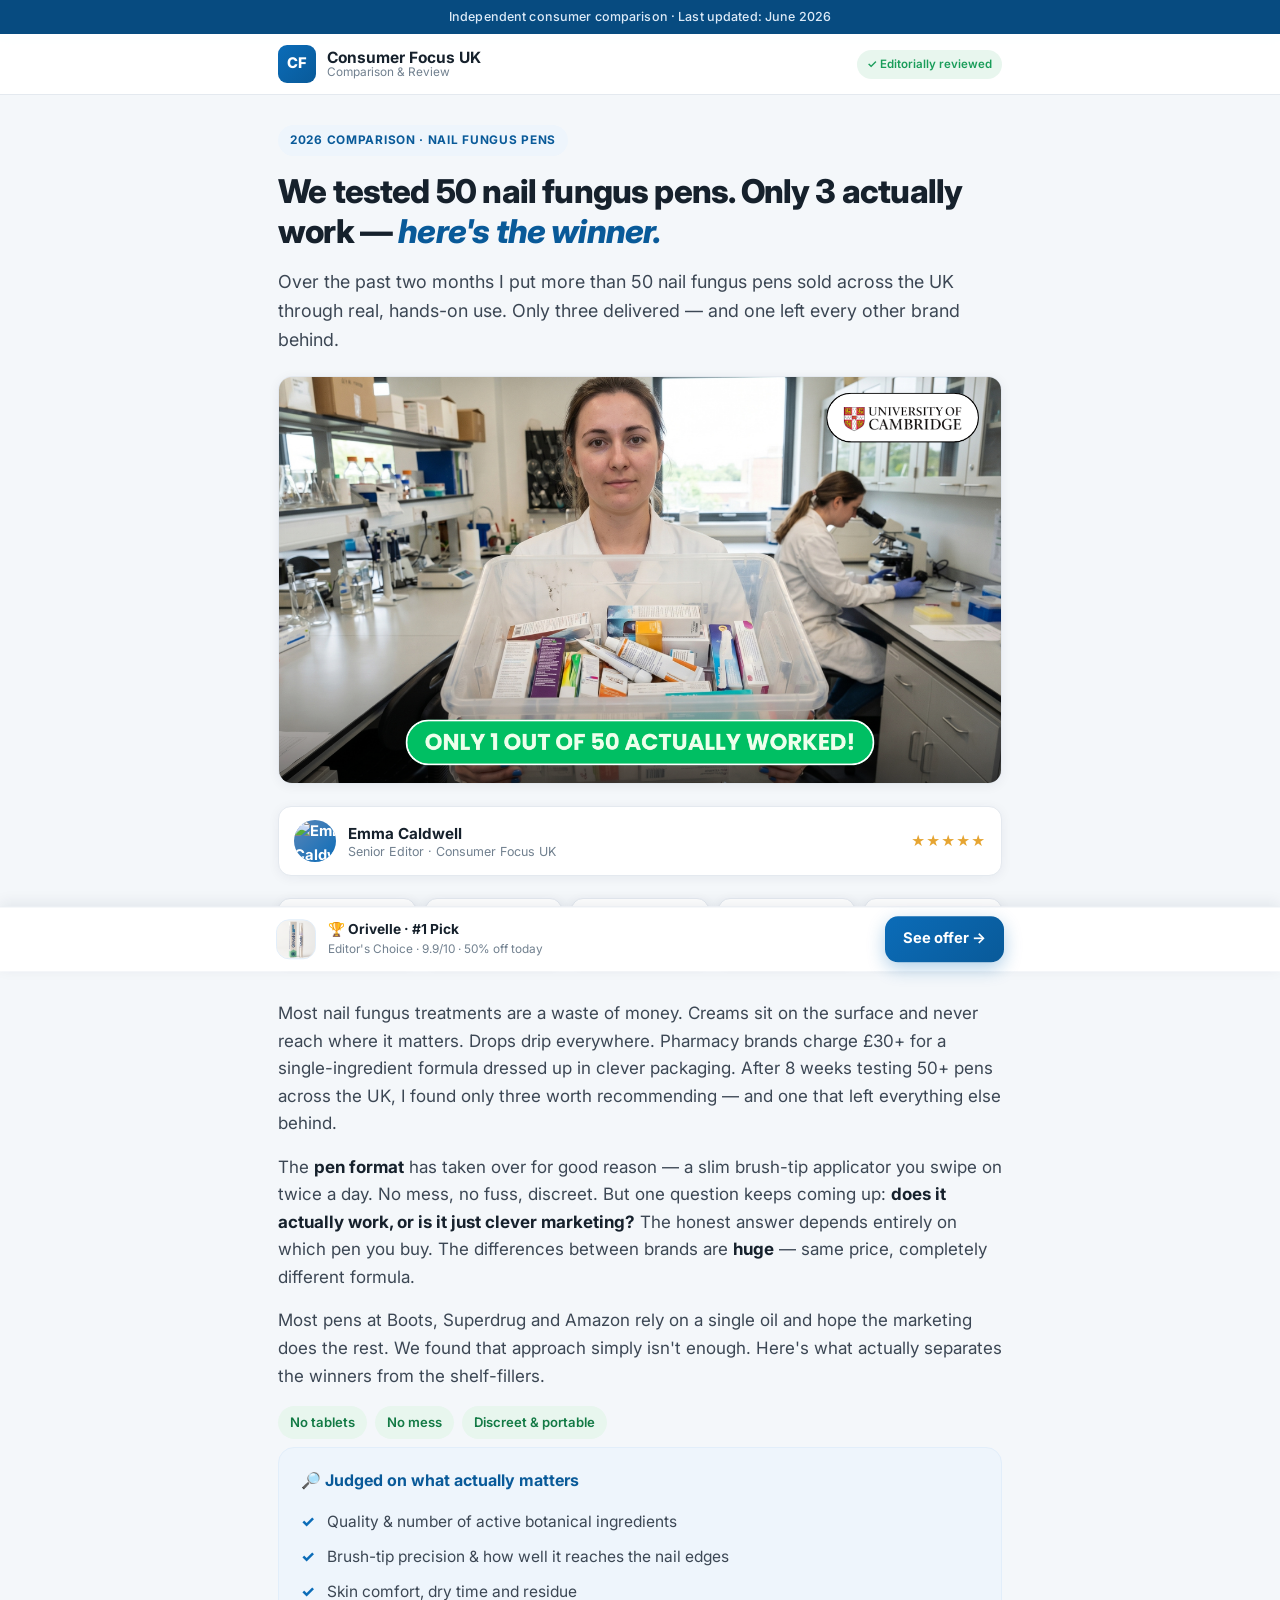
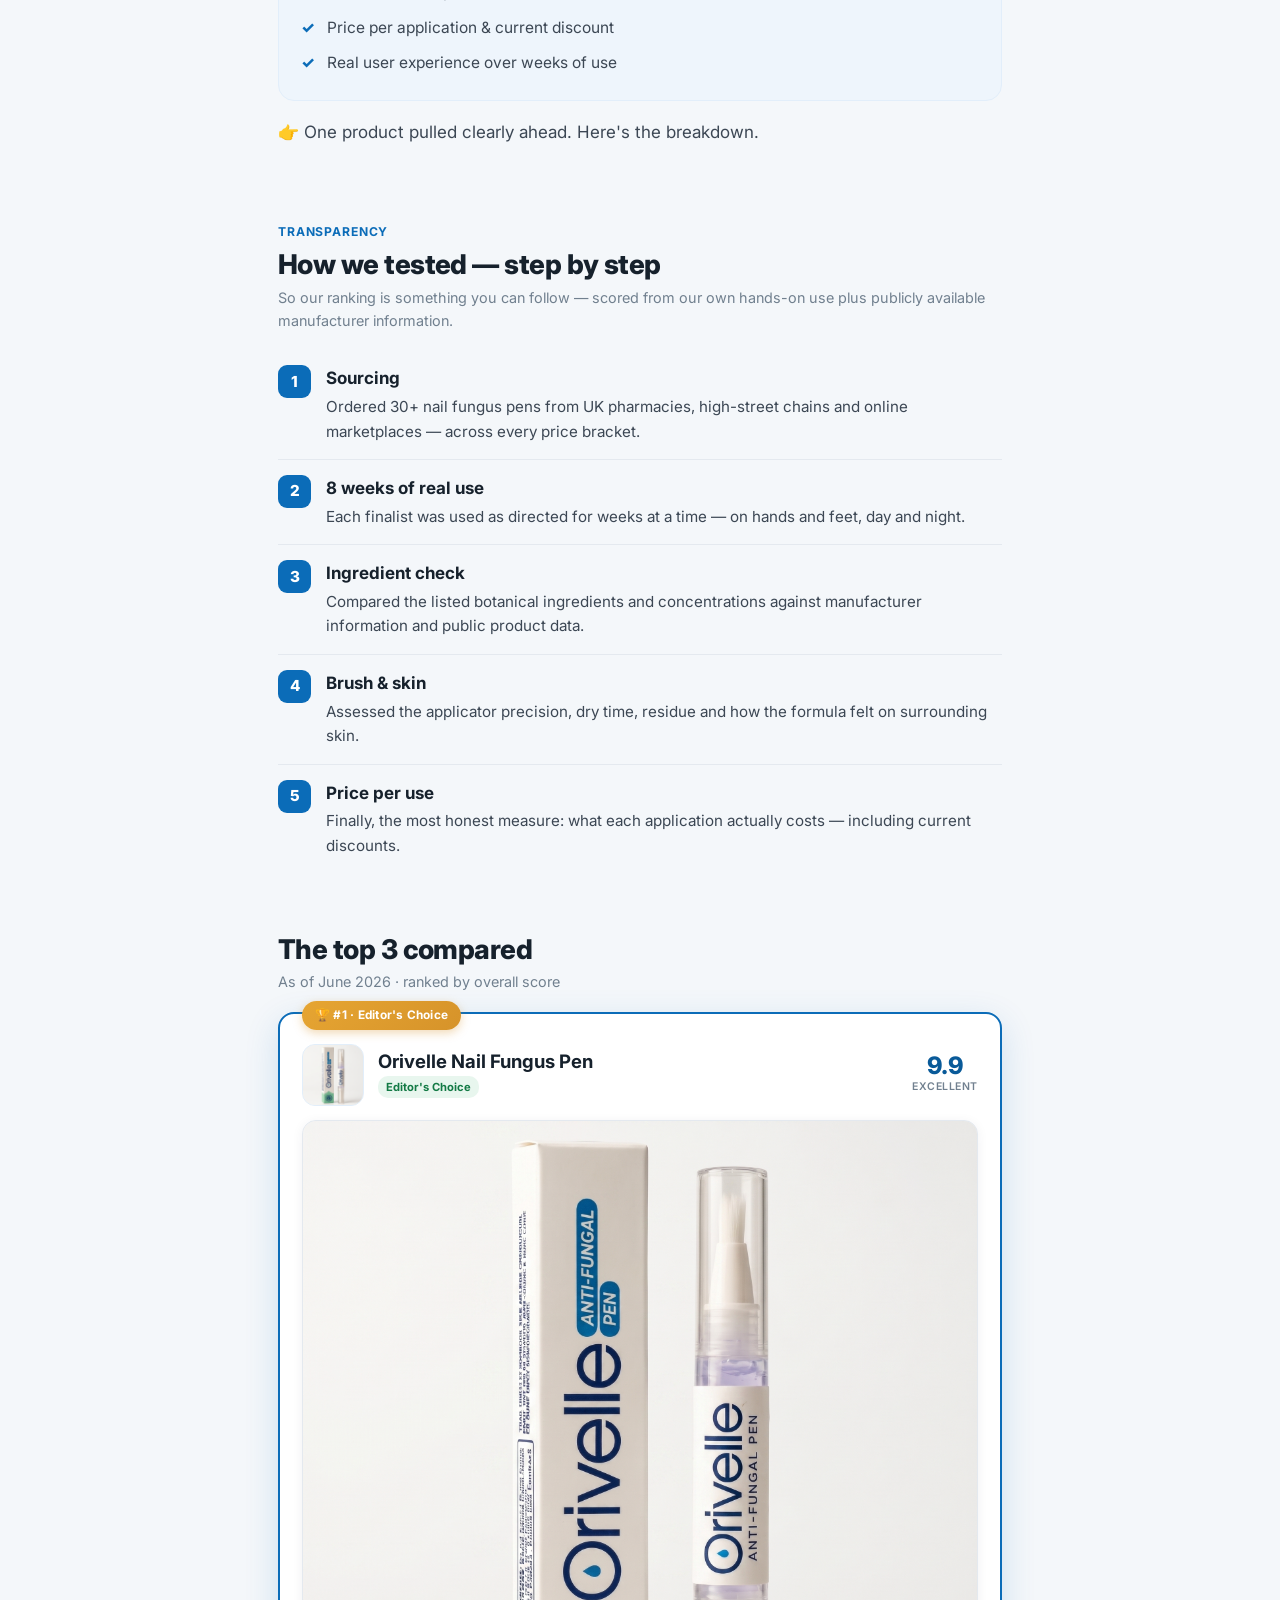
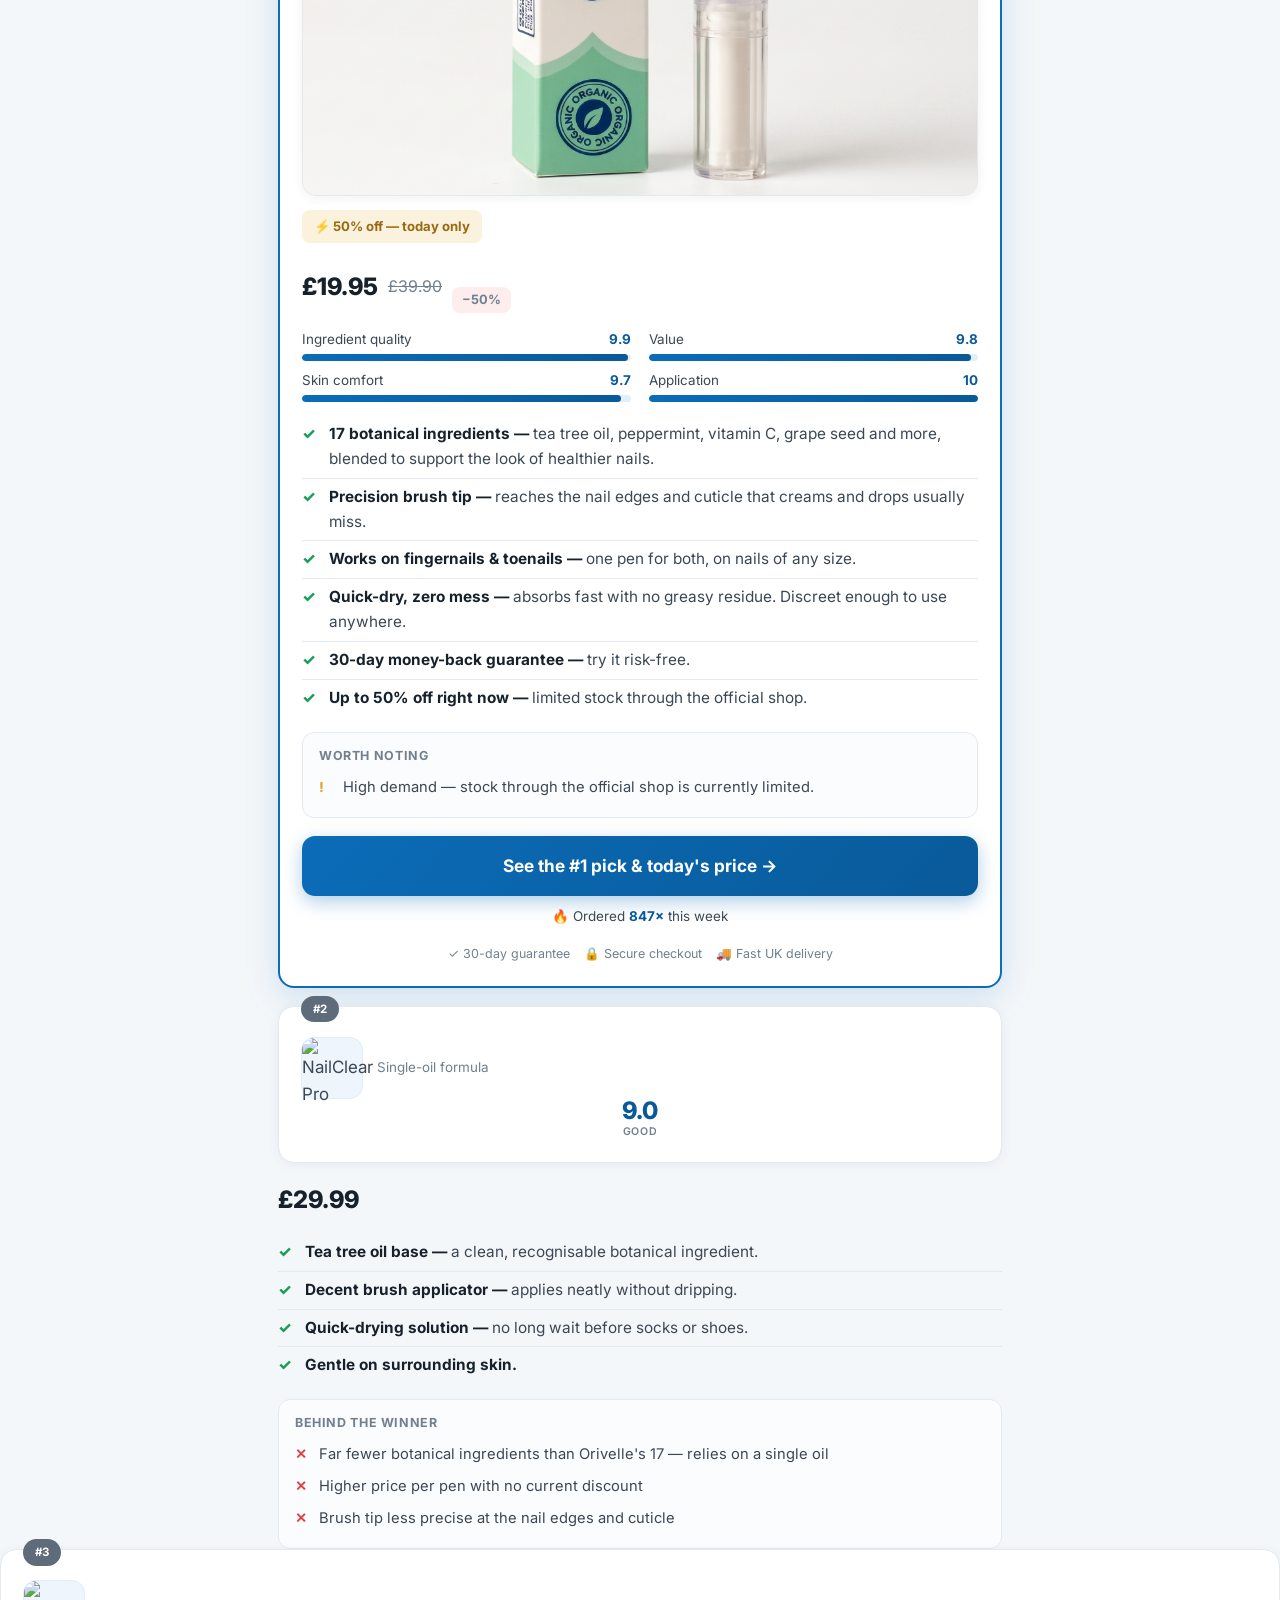
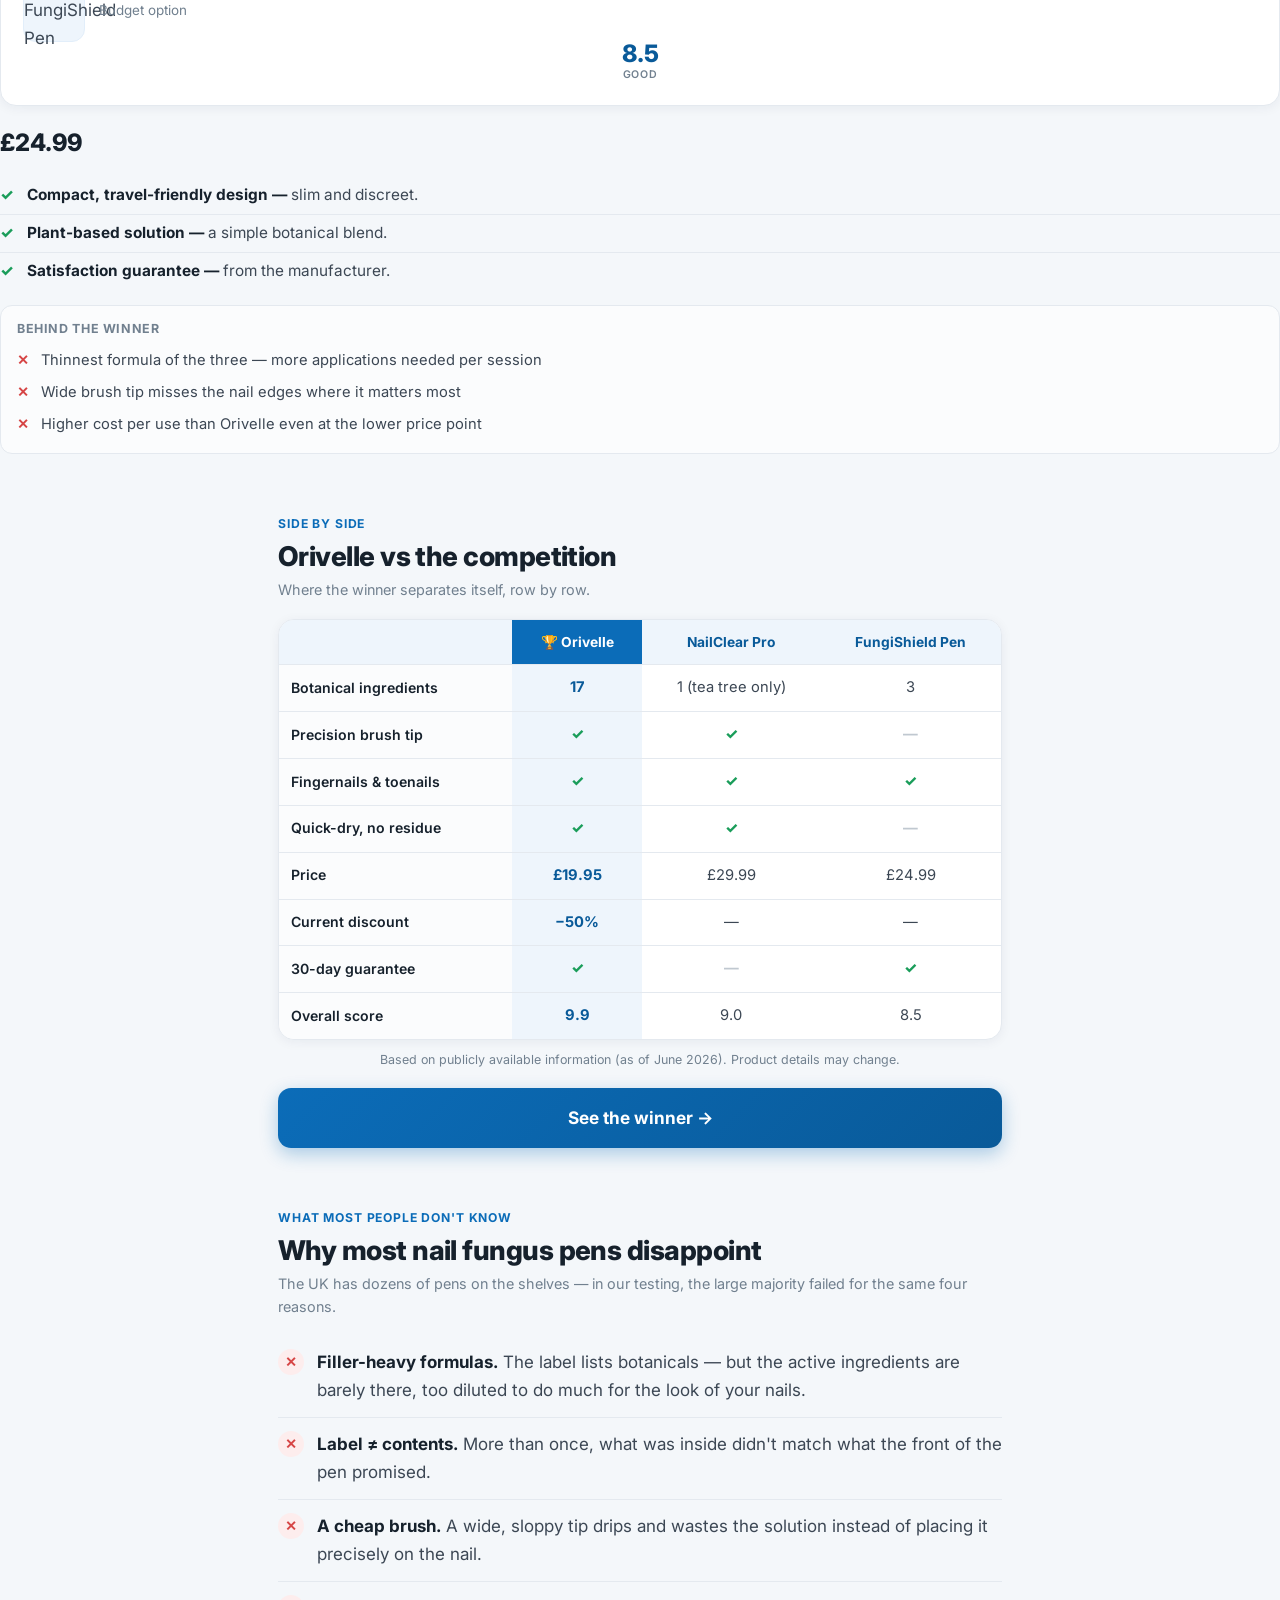
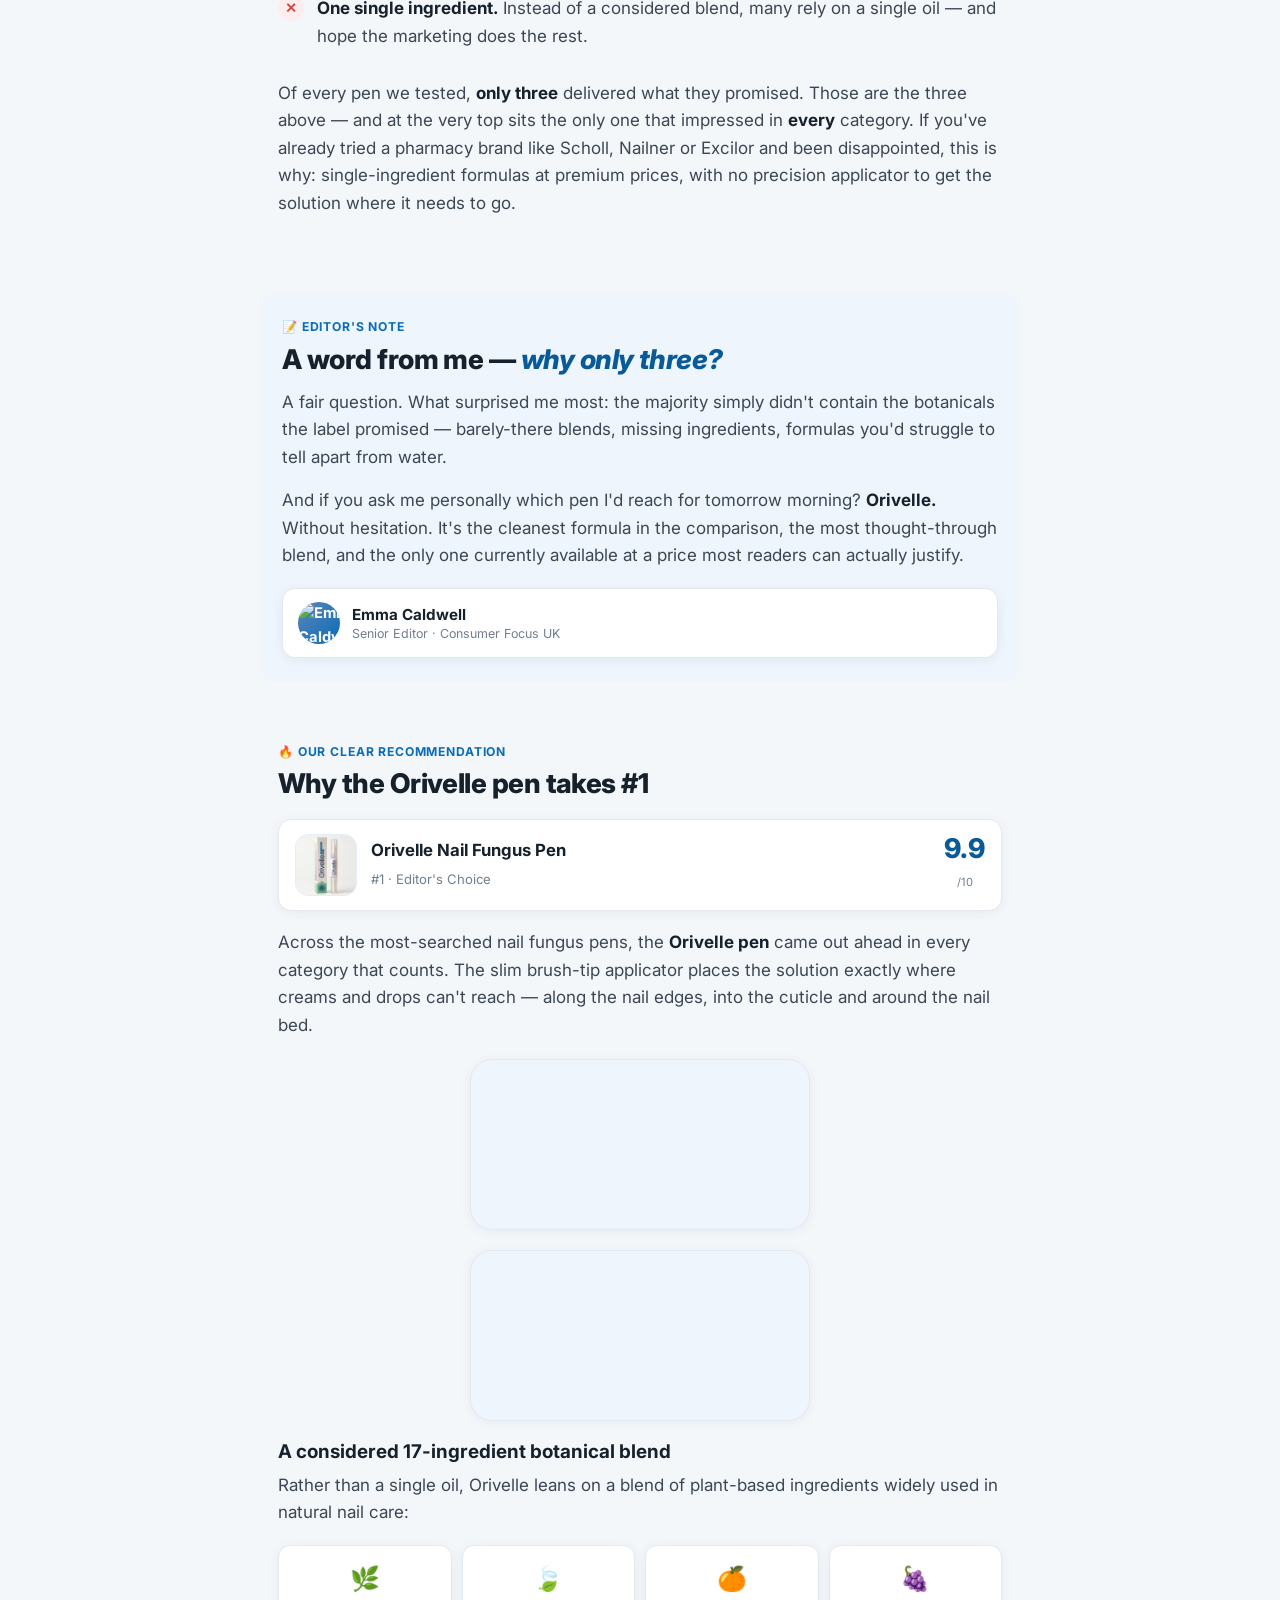
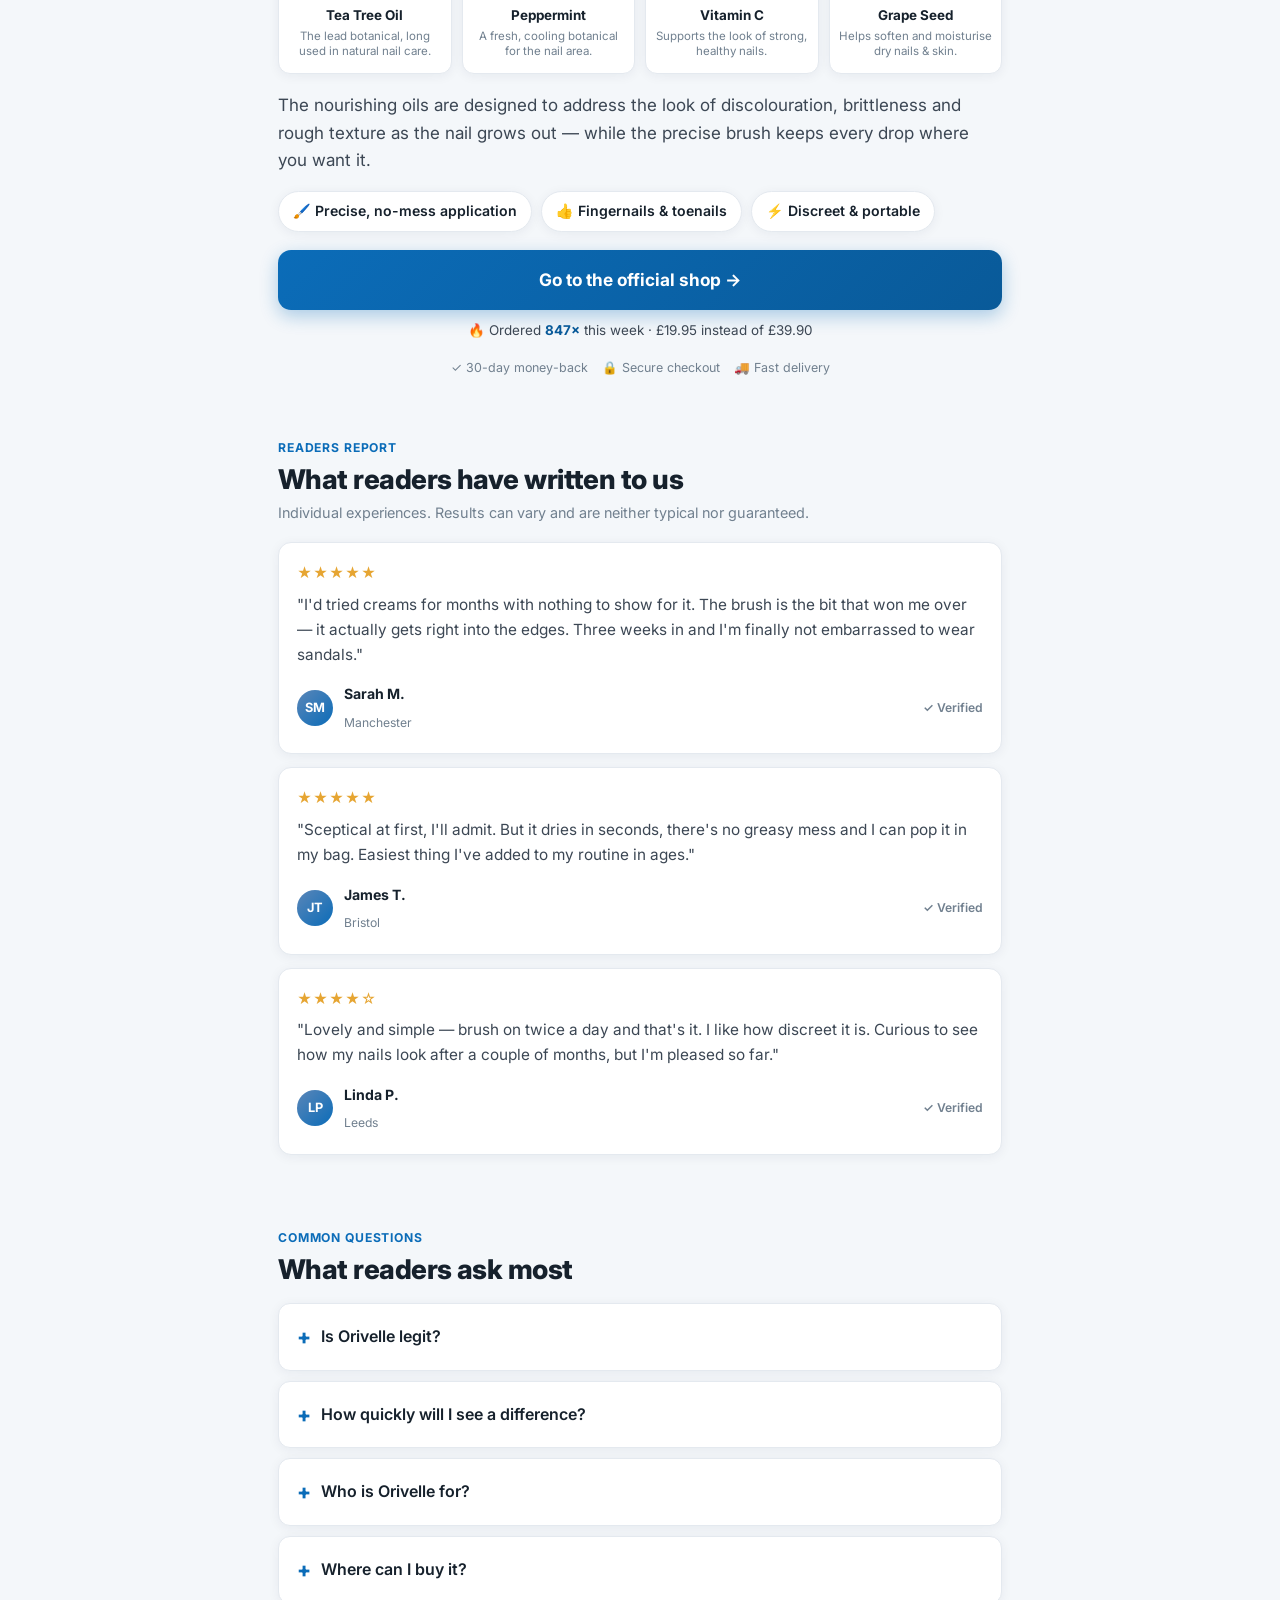
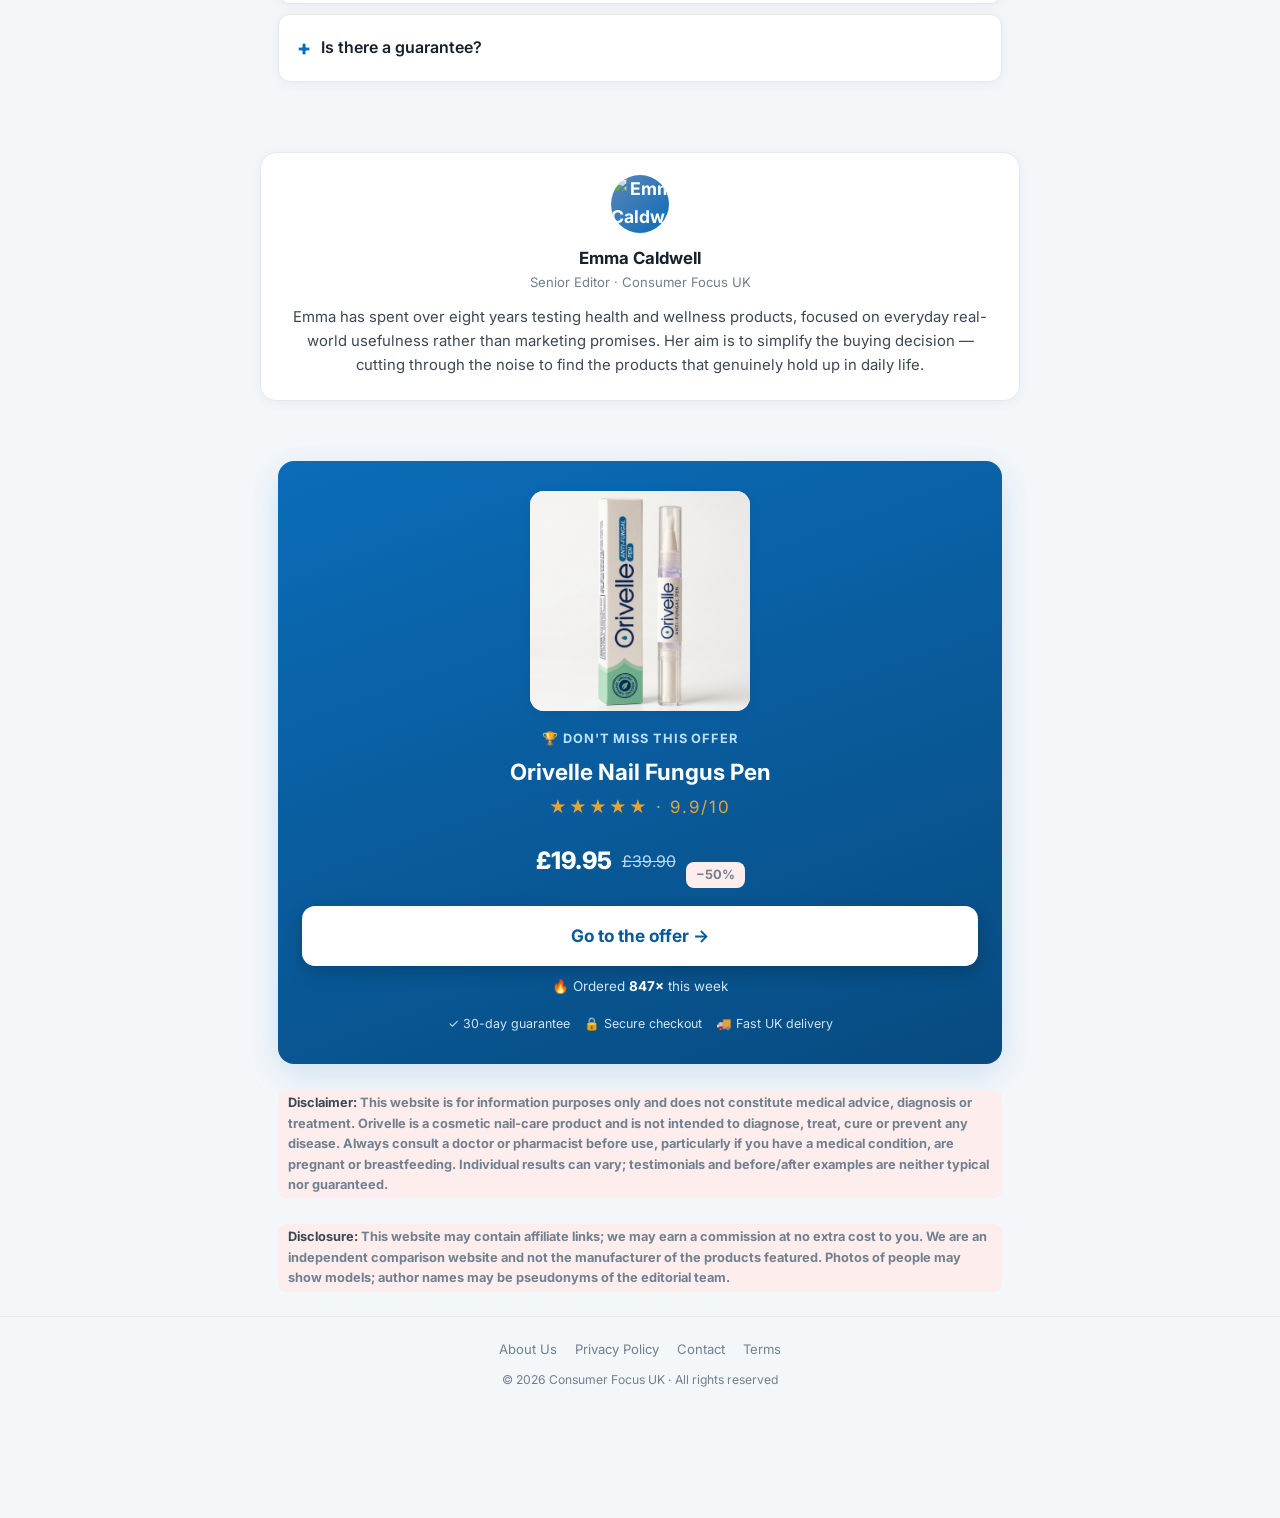
==== commit 35b7d799: "ds" ====
--- a/orvl-2.html
+++ b/orvl-2.html
@@ -259,6 +259,8 @@
   /* image slots */
   .figslot{margin:20px 0;border-radius:14px;overflow:hidden;border:1px solid var(--line);background:var(--blue-tint);box-shadow:var(--shadow)}
   .figslot img,.figslot video{display:block;width:100%;height:auto}
+  .figslot.media-round{border-radius:22px;overflow:hidden;max-width:340px;margin-left:auto;margin-right:auto}
+  .figslot.media-round video{pointer-events:none}
   .figslot.ph{display:grid;place-items:center;min-height:190px}
   .figslot .phin{text-align:center;padding:26px}
   .figslot .phin .ico{font-size:1.9rem}
@@ -297,7 +299,7 @@
     </figure>
 
     <div class="byline">
-      <div class="avatar">EC</div>
+      <div class="avatar"><img src="images/person.png" alt="Emma Caldwell"></div>
       <div class="who"><b>Emma Caldwell</b><span>Senior Editor · Consumer Focus UK</span></div>
       <div class="stars">★★★★★</div>
     </div>
@@ -361,11 +363,11 @@
     <p class="sub">As of June 2026 · ranked by overall score</p>
 
     <!-- WINNER -->
-    <div class="card win">
+    <div class="card win" id="first-product">
       <span class="ribbon">🏆 #1 · Editor's Choice</span>
       <div class="chead">
         <div class="picon">
-          <svg viewBox="0 0 24 24" fill="none" stroke="#0b6cb8" stroke-width="1.7" stroke-linecap="round" stroke-linejoin="round"><path d="M3 21l3-1 11-11a2.1 2.1 0 0 0-3-3L3 18z"/><path d="M14 6l3 3"/><path d="M17 3l4 4"/></svg>
+          <img src="images/abc.png" alt="Orivelle Nail Fungus Pen">
         </div>
         <div class="pn"><b>Orivelle Nail Fungus Pen</b><span class="winlabel">Editor's Choice</span></div>
         <div class="scorebadge"><div class="sv">9.9</div><div class="sl">Excellent</div></div>
@@ -405,8 +407,7 @@
         <ul><li>High demand — stock through the official shop is currently limited.</li></ul>
       </div>
 
-      <a class="cta" href="https://trk.selectgood.online/click
-" rel="nofollow sponsored">See the #1 pick &amp; today's price →</a>
+      <a class="cta" href="https://trk.selectgood.online/click" rel="nofollow sponsored">See the #1 pick &amp; today's price →</a>
       <p class="ordered">🔥 Ordered <b>847×</b> this week</p>
       <div class="trust"><span>✓ 30-day guarantee</span><span>🔒 Secure checkout</span><span>🚚 Fast UK delivery</span></div>
     </div>
@@ -415,8 +416,7 @@
     <div class="card">
       <span class="rank">#2</span>
       <div class="chead">
-        <div class="picon"><svg viewBox="0 0 24 24" fill="none" stroke="#5d6b7a" stroke-width="1.7" stroke-linecap="round" stroke-linejoin="round"><path d="M3 21l3-1 11-11a2.1 2.1 0 0 0-3-3L3 18z"/><path d="M14 6l3 3"/><path d="M17 3l4 4"/></svg></div>
-        <div class="pn"><b>NailClear Pro</b><span style="font-size:.84rem;color:var(--muted)">Single-oil formula</span></div>
+        <div class="picon"><img src="https://bestbuyguide.org/wp-content/uploads/2025/11/funguspentop2-1.png" alt="NailClear Pro"></div><span style="font-size:.84rem;color:var(--muted)">Single-oil formula</span></div>
         <div class="scorebadge"><div class="sv">9.0</div><div class="sl">Good</div></div>
       </div>
       <div class="pricerow"><span class="price-now">£29.99</span></div>
@@ -440,8 +440,7 @@
     <div class="card">
       <span class="rank">#3</span>
       <div class="chead">
-        <div class="picon"><svg viewBox="0 0 24 24" fill="none" stroke="#5d6b7a" stroke-width="1.7" stroke-linecap="round" stroke-linejoin="round"><path d="M3 21l3-1 11-11a2.1 2.1 0 0 0-3-3L3 18z"/><path d="M14 6l3 3"/><path d="M17 3l4 4"/></svg></div>
-        <div class="pn"><b>FungiShield Pen</b><span style="font-size:.84rem;color:var(--muted)">Budget option</span></div>
+        <div class="picon"><img src="https://bestbuyguide.org/wp-content/uploads/2025/11/funguspenuktop3.jpg" alt="FungiShield Pen"></div><span style="font-size:.84rem;color:var(--muted)">Budget option</span></div>
         <div class="scorebadge"><div class="sv">8.5</div><div class="sl">Good</div></div>
       </div>
       <div class="pricerow"><span class="price-now">£24.99</span></div>
@@ -484,8 +483,7 @@
       </table>
     </div>
     <p class="tnote">Based on publicly available information (as of June 2026). Product details may change.</p>
-    <a class="cta" href="https://trk.selectgood.online/click
-" rel="nofollow sponsored">See the winner →</a>
+    <a class="cta" href="https://trk.selectgood.online/click" rel="nofollow sponsored">See the winner →</a>
   </div>
 </section>
 
@@ -513,7 +511,7 @@
     <p>A fair question. What surprised me most: the majority simply didn't contain the botanicals the label promised — barely-there blends, missing ingredients, formulas you'd struggle to tell apart from water.</p>
     <p>And if you ask me personally which pen I'd reach for tomorrow morning? <strong>Orivelle.</strong> Without hesitation. It's the cleanest formula in the comparison, the most thought-through blend, and the only one currently available at a price most readers can actually justify.</p>
     <div class="byline" style="margin-top:18px">
-      <div class="avatar">EC</div>
+      <div class="avatar"><img src="images/person.png" alt="Emma Caldwell"></div>
       <div class="who"><b>Emma Caldwell</b><span>Senior Editor · Consumer Focus UK</span></div>
     </div>
   </div>
@@ -526,18 +524,18 @@
     <h2>Why the Orivelle pen takes #1</h2>
 
     <div class="deep-head" style="margin-top:18px">
-      <div class="picon"><img src="https://bestbuyguide.org/wp-content/uploads/2025/11/funguspentop2-1.png" alt="Orivelle Nail Fungus Pen"></div>
+      <div class="picon"><img src="images/abc.png" alt="Orivelle Nail Fungus Pen"></div>
       <div><b style="color:var(--ink);font-size:1.05rem">Orivelle Nail Fungus Pen</b><br><span style="font-size:.82rem;color:var(--muted)">#1 · Editor's Choice</span></div>
       <div class="sv"><b>9.9</b><br><span>/10</span></div>
     </div>
 
     <p>Across the most-searched nail fungus pens, the <strong>Orivelle pen</strong> came out ahead in every category that counts. The slim brush-tip applicator places the solution exactly where creams and drops can't reach — along the nail edges, into the cuticle and around the nail bed.</p>
 
-    <figure class="figslot">
-      <video src="https://bestbuyguide.org/wp-content/uploads/2025/11/funfuspenukvideo2.mp4" controls playsinline muted loop autoplay></video>
+    <figure class="figslot media-round">
+      <video src="https://bestbuyguide.org/wp-content/uploads/2025/11/funfuspenukvideo2.mp4" playsinline muted loop autoplay></video>
     </figure>
-    <figure class="figslot">
-      <video src="https://bestbuyguide.org/wp-content/uploads/2025/11/funguspenukvideo1.mp4" controls playsinline muted loop autoplay></video>
+    <figure class="figslot media-round">
+      <video src="https://bestbuyguide.org/wp-content/uploads/2025/11/funguspenukvideo1.mp4" playsinline muted loop autoplay></video>
     </figure>
 
     <h3 style="margin:20px 0 8px">A considered 17-ingredient botanical blend</h3>
@@ -558,8 +556,7 @@
       <span class="chip">⚡ Discreet &amp; portable</span>
     </div>
 
-    <a class="cta" href="https://trk.selectgood.online/click
-" rel="nofollow sponsored">Go to the official shop →</a>
+    <a class="cta" href="https://trk.selectgood.online/click" rel="nofollow sponsored">Go to the official shop →</a>
       <p class="ordered">🔥 Ordered <b>847×</b> this week · £19.95 instead of £39.90</p>
     <div class="trust"><span>✓ 30-day money-back</span><span>🔒 Secure checkout</span><span>🚚 Fast delivery</span></div>
   </div>
@@ -630,8 +627,7 @@
         <span class="price-old">£39.90</span>
         <span class="disc">−50%</span>
       </div>
-      <a class="cta" href="https://trk.selectgood.online/click
-" rel="nofollow sponsored">Go to the offer →</a>
+      <a class="cta" href="https://trk.selectgood.online/click" rel="nofollow sponsored">Go to the offer →</a>
       <p class="ordered" style="color:#cfe4f5">🔥 Ordered <b style="color:#fff">847×</b> this week</p>
       <div class="trust"><span>✓ 30-day guarantee</span><span>🔒 Secure checkout</span><span>🚚 Fast UK delivery</span></div>
     </div>
@@ -653,10 +649,9 @@
 <!-- STICKY BAR -->
 <div class="sticky" id="sticky">
   <div class="sbar">
-    <div class="picon"><svg viewBox="0 0 24 24" fill="none" stroke="#0b6cb8" stroke-width="1.7" stroke-linecap="round" stroke-linejoin="round"><path d="M3 21l3-1 11-11a2.1 2.1 0 0 0-3-3L3 18z"/><path d="M14 6l3 3"/><path d="M17 3l4 4"/></svg></div>
+    <div class="picon"><img src="images/abc.png" alt="Orivelle Nail Fungus Pen"></div>
     <div class="si"><b>🏆 Orivelle · #1 Pick</b><span>Editor's Choice · 9.9/10 · 50% off today</span></div>
-    <a class="cta" href="https://trk.selectgood.online/click
-" rel="nofollow sponsored">See offer →</a>
+    <a class="cta" href="https://trk.selectgood.online/click" rel="nofollow sponsored">See offer →</a>
   </div>
 </div>
 
@@ -690,11 +685,17 @@
     }catch(e){}
   })();
 
-  // Sticky bar: show after scrolling past the hero
+  // Sticky bar: show once user scrolls to the first product in Top 3
   (function(){
     var bar=document.getElementById('sticky');
+    var target=document.getElementById('first-product');
+    if(!bar||!target) return;
     function onScroll(){
-      if(window.scrollY>620){bar.classList.add('show');}else{bar.classList.remove('show');}
+      if(target.getBoundingClientRect().top<window.innerHeight*0.9){
+        bar.classList.add('show');
+      }else{
+        bar.classList.remove('show');
+      }
     }
     window.addEventListener('scroll',onScroll,{passive:true});onScroll();
   })();
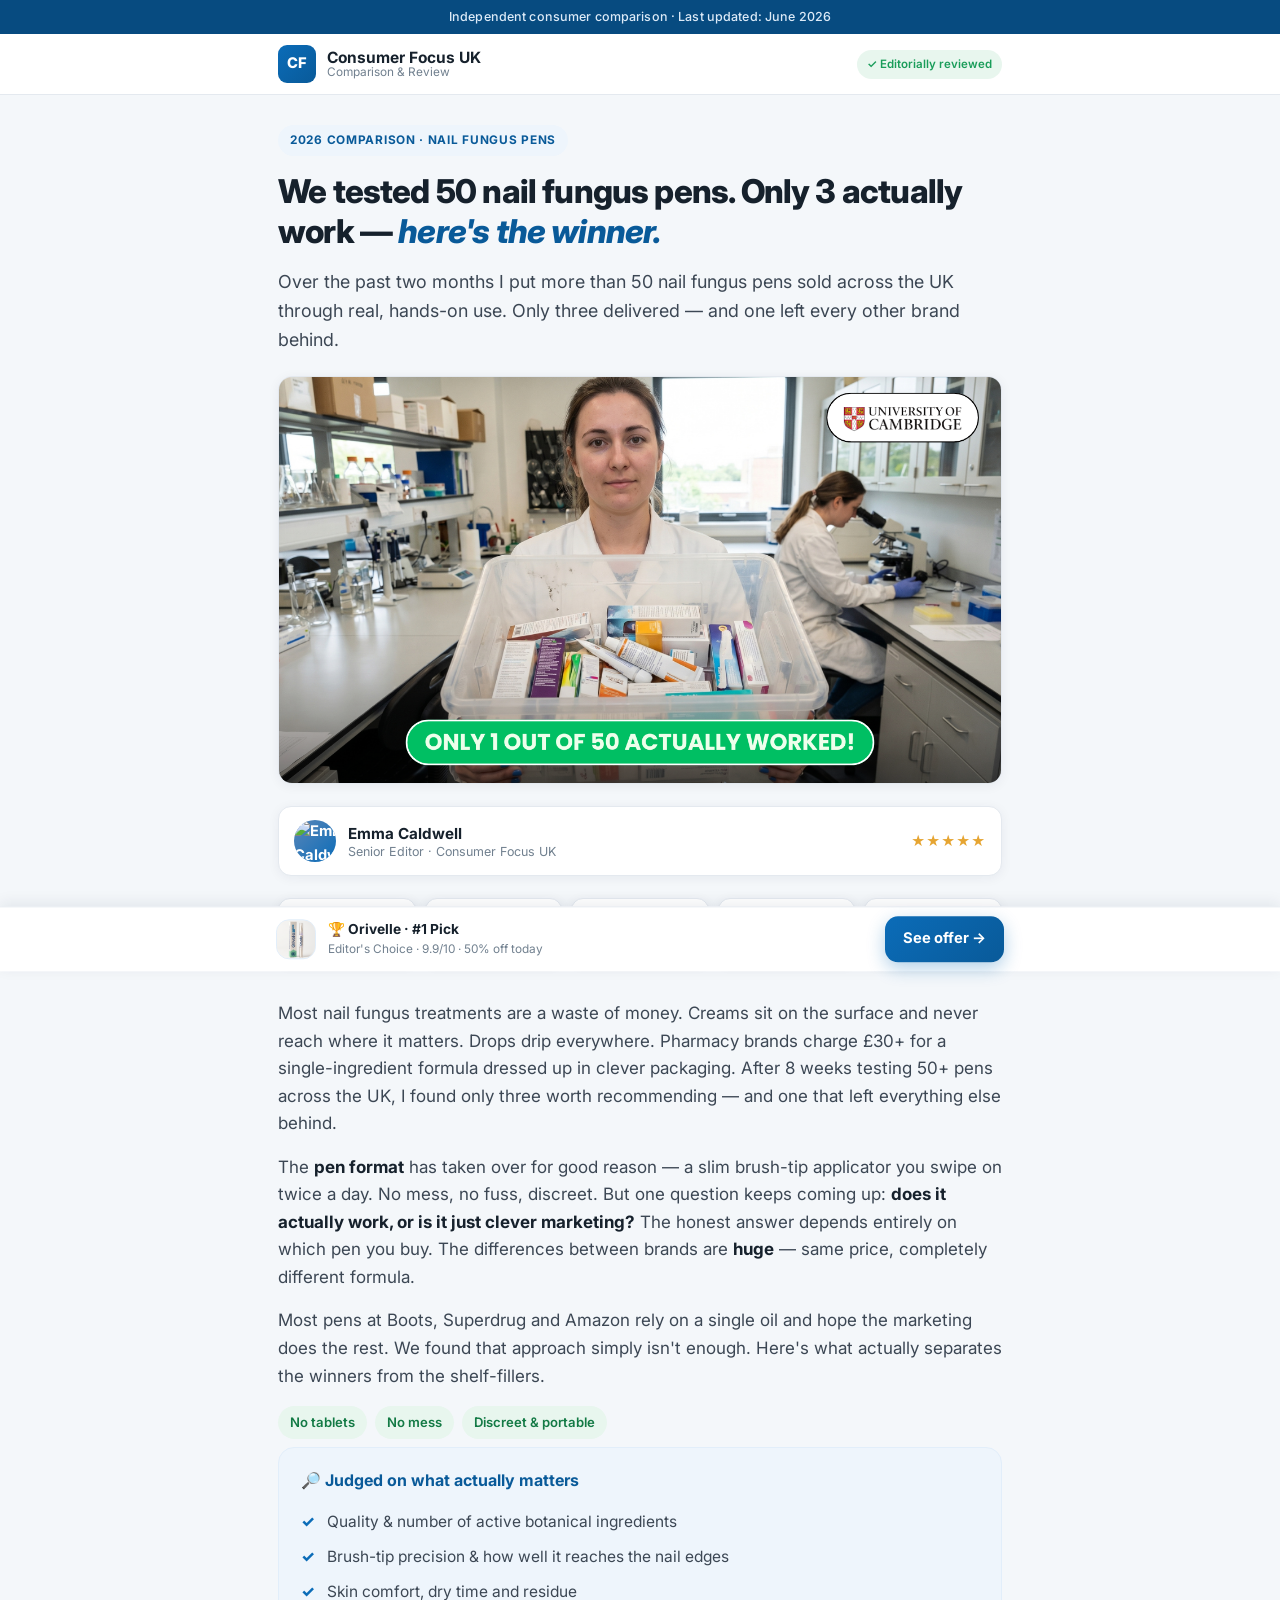
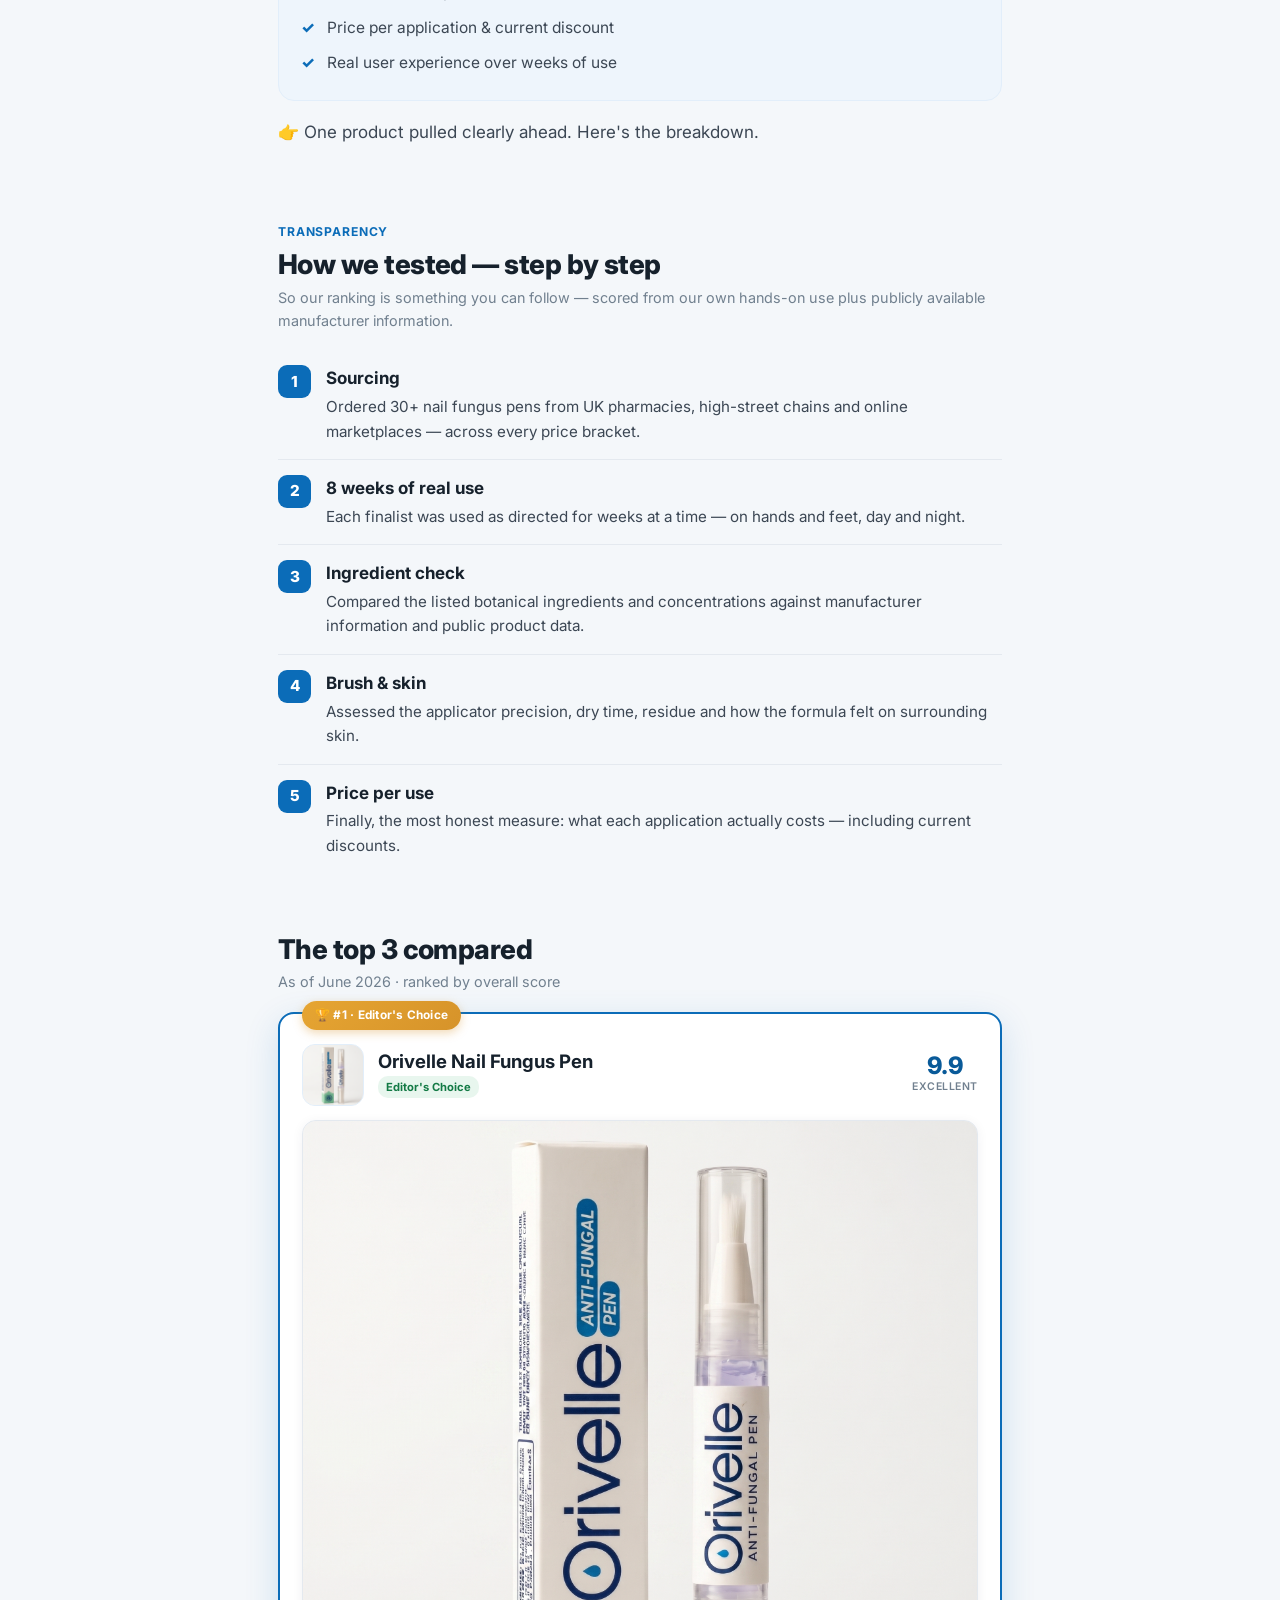
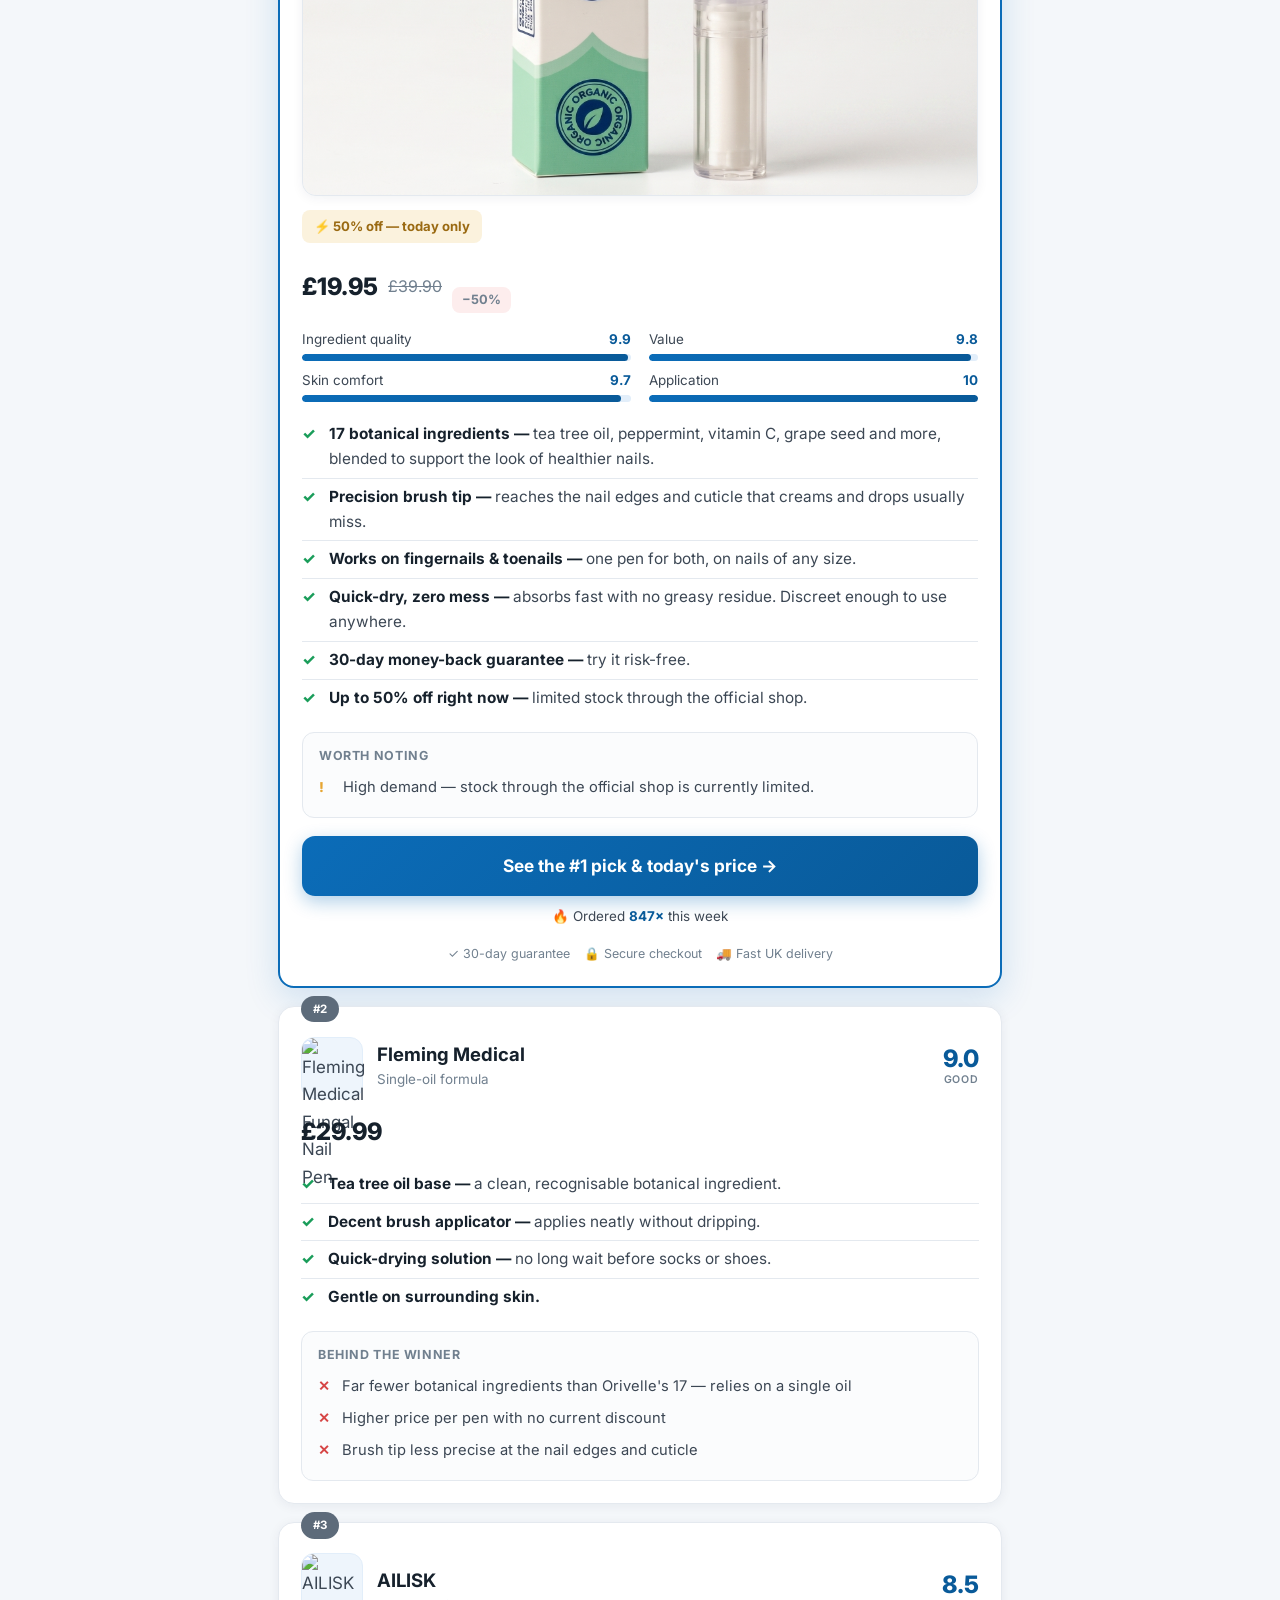
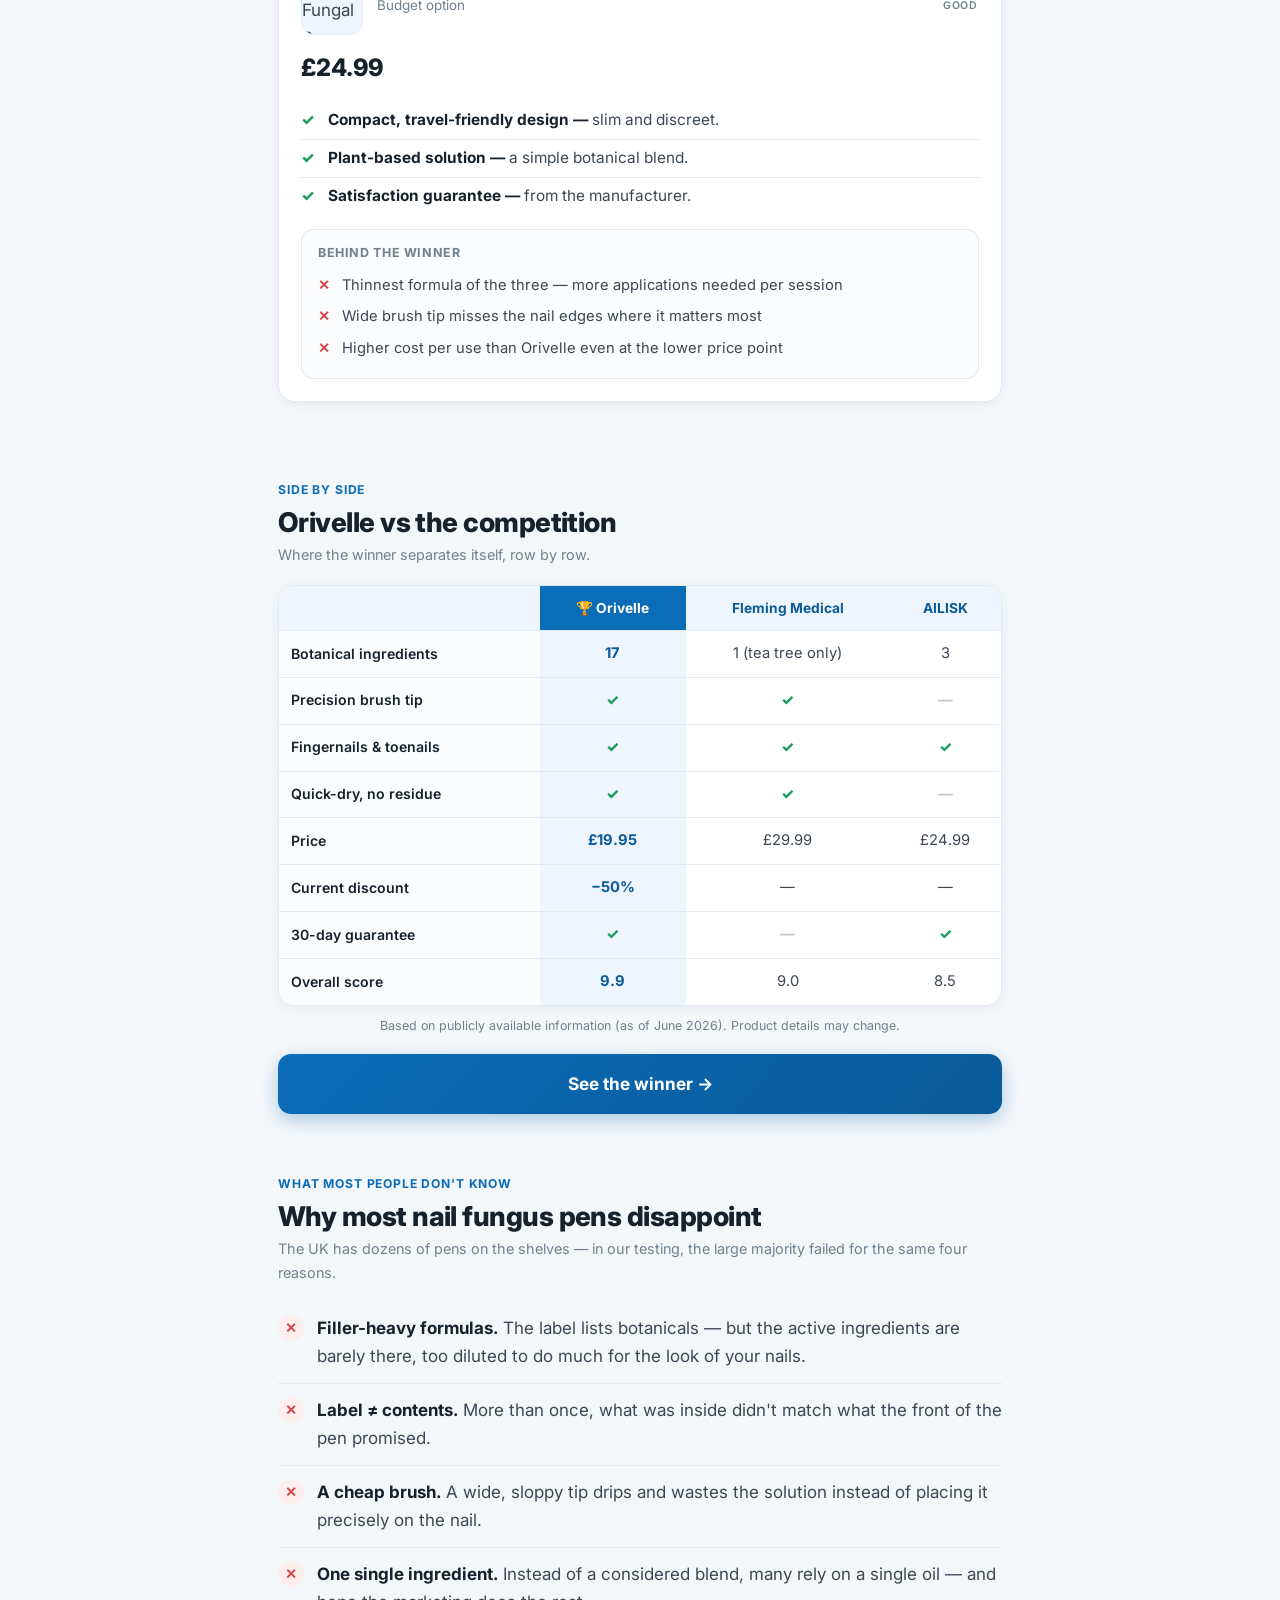
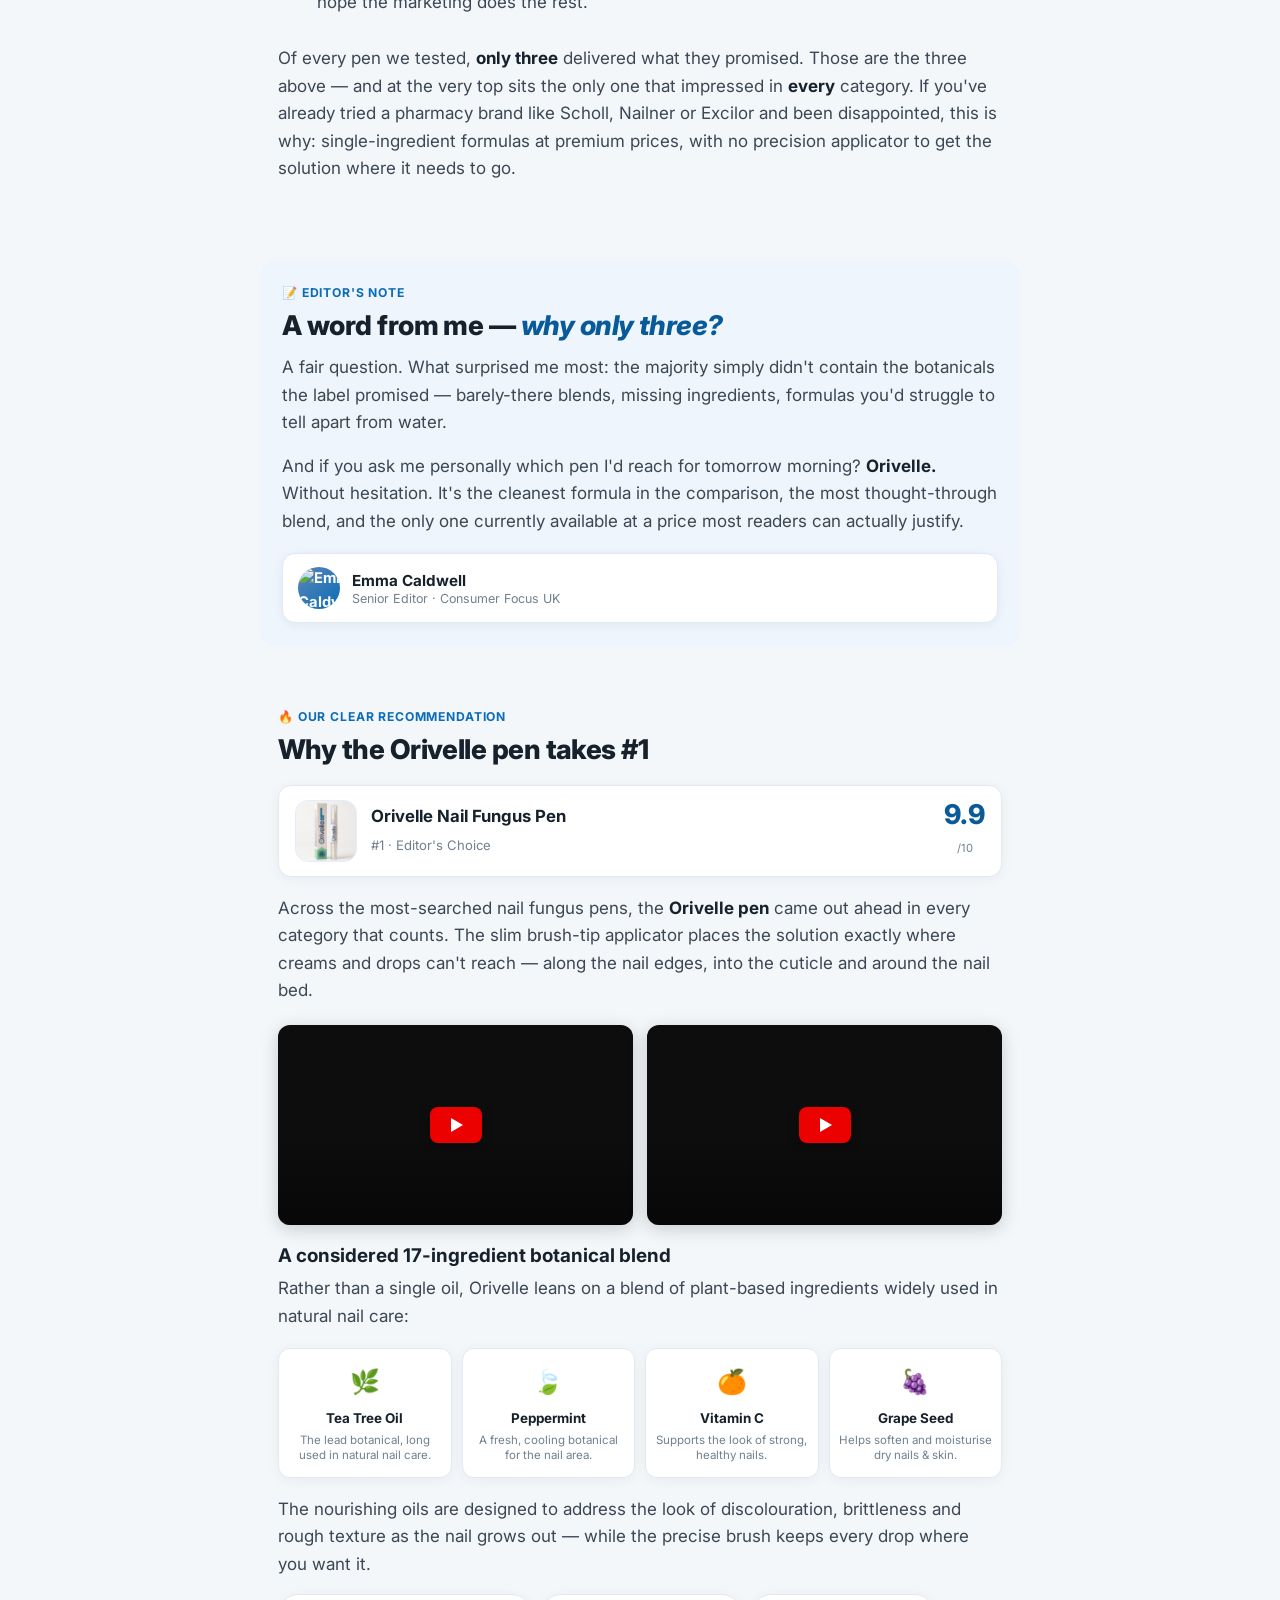
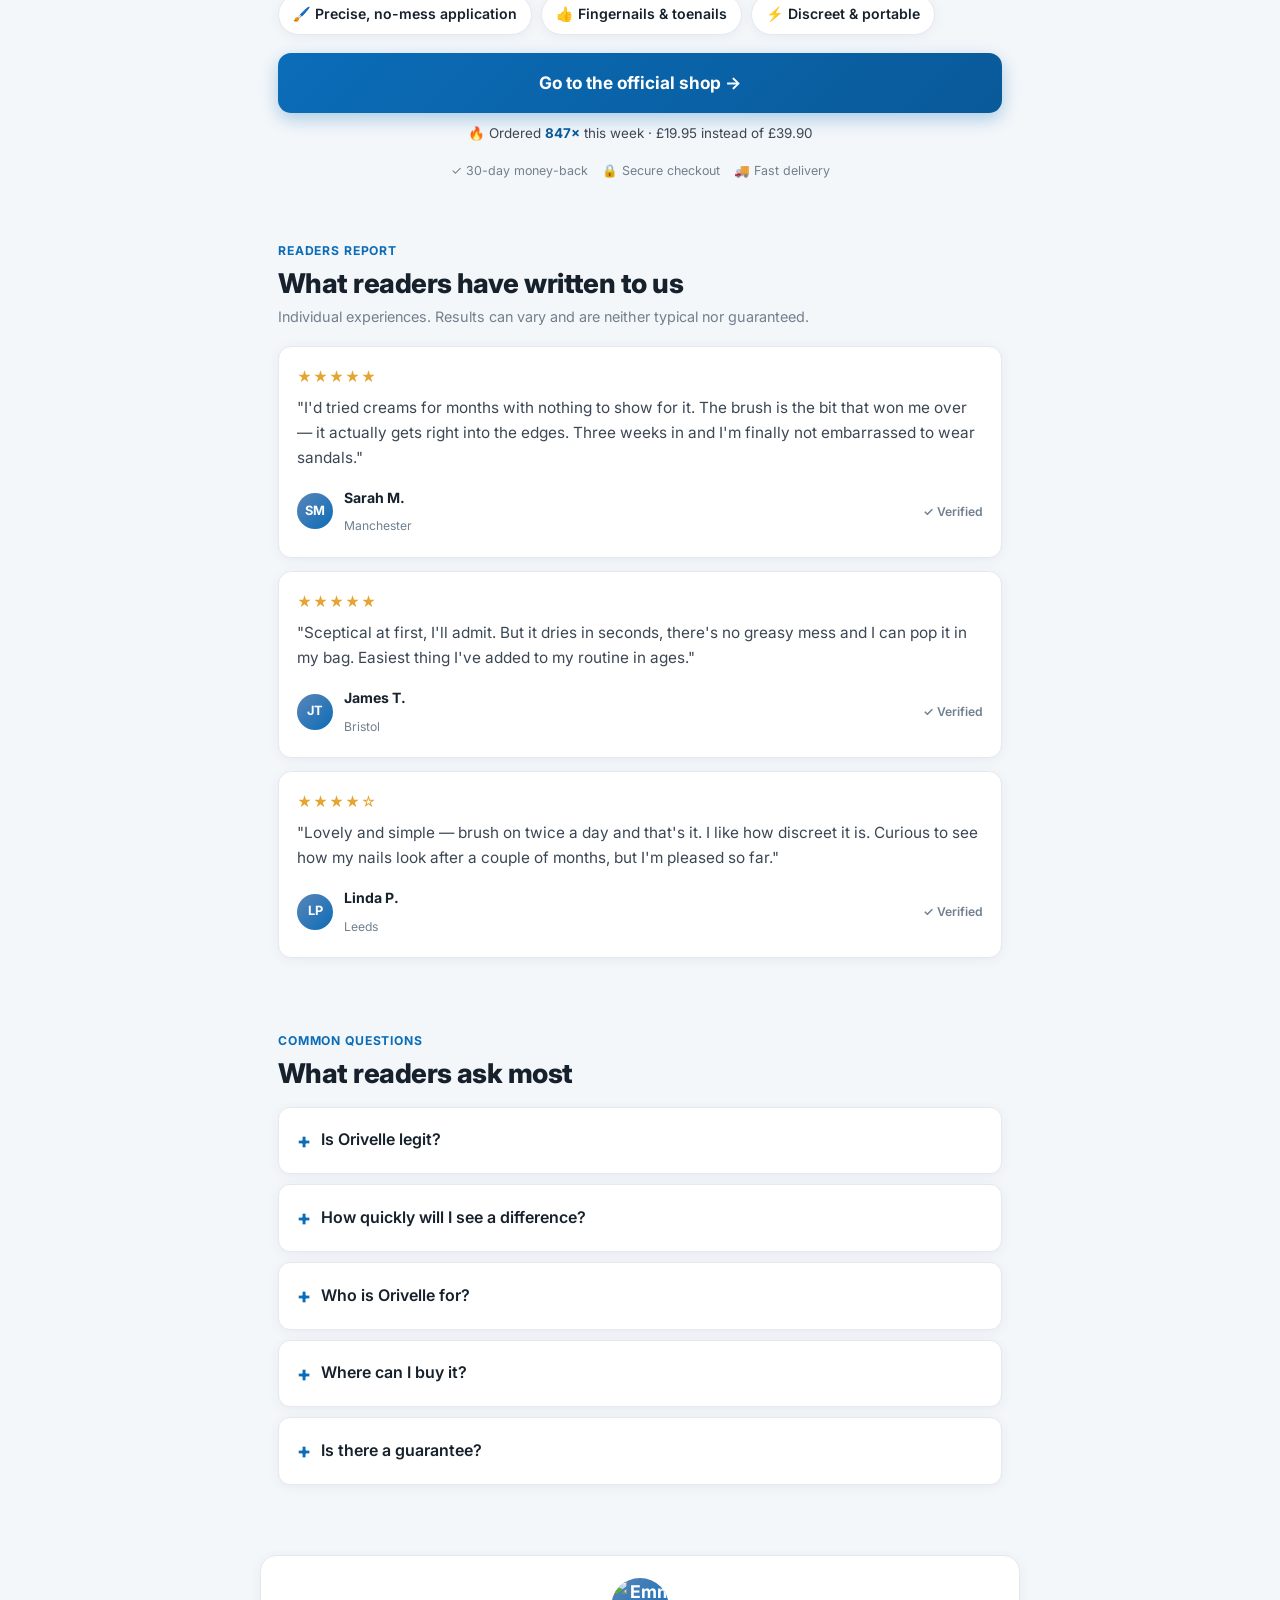
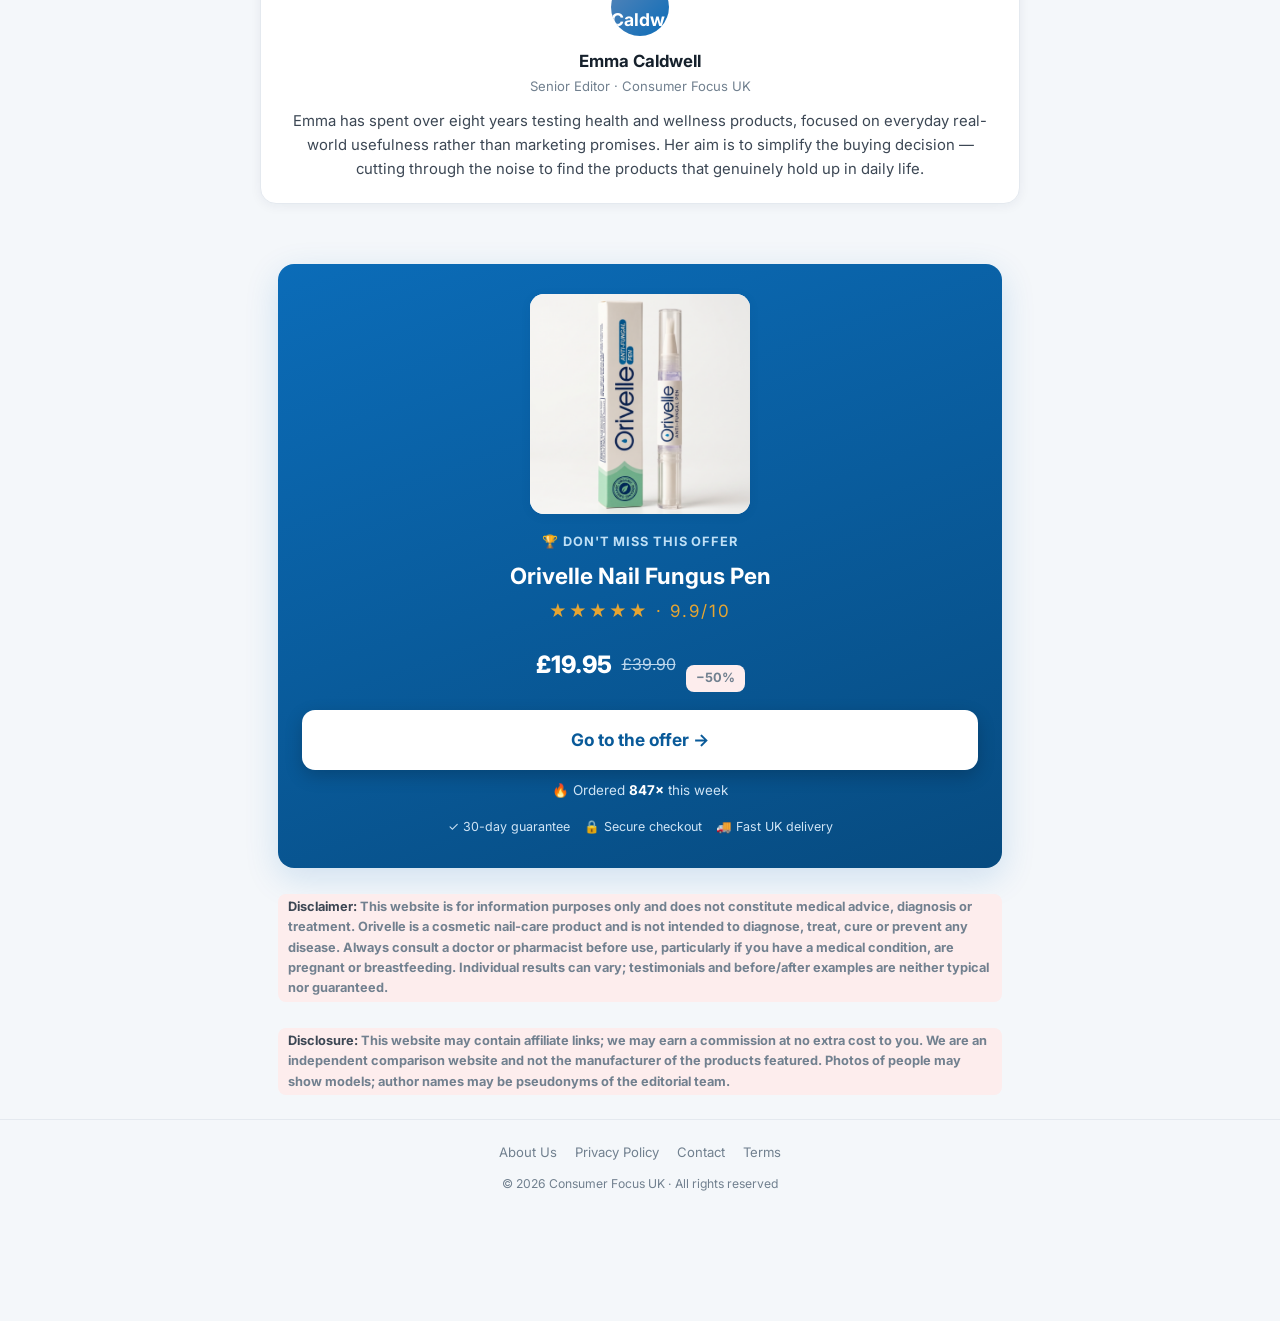
==== commit f462cbff: "ds" ====
--- a/orvl-2.html
+++ b/orvl-2.html
@@ -119,6 +119,8 @@
   .rank{position:absolute;top:-11px;left:22px;background:#5d6b7a;color:#fff;font-size:.72rem;font-weight:700;padding:4px 12px;border-radius:20px}
   .chead{display:flex;align-items:center;gap:14px;margin-top:8px}
   .picon{width:62px;height:62px;border-radius:13px;background:var(--blue-tint);display:grid;place-items:center;flex:none;border:1px solid var(--blue-tint2)}
+  .picon-lg{width:62px;height:82px;overflow:hidden}
+  .picon-lg img{object-fit:contain}
   .picon svg{width:34px;height:34px}
   .picon img{width:100%;height:100%;object-fit:cover;border-radius:12px}
   .chead .pn{flex:1;min-width:0}
@@ -259,8 +261,13 @@
   /* image slots */
   .figslot{margin:20px 0;border-radius:14px;overflow:hidden;border:1px solid var(--line);background:var(--blue-tint);box-shadow:var(--shadow)}
   .figslot img,.figslot video{display:block;width:100%;height:auto}
-  .figslot.media-round{border-radius:22px;overflow:hidden;max-width:340px;margin-left:auto;margin-right:auto}
-  .figslot.media-round video{pointer-events:none}
+  .yt-grid{display:grid;grid-template-columns:1fr 1fr;gap:14px;margin:20px 0}
+  @media(max-width:560px){.yt-grid{grid-template-columns:1fr}}
+  .yt-thumb{position:relative;border-radius:12px;overflow:hidden;background:#0d0d0d;box-shadow:0 4px 18px rgba(0,0,0,.18);aspect-ratio:16/9;margin:0;border:none}
+  .yt-thumb video{width:100%;height:100%;object-fit:cover;pointer-events:none}
+  .yt-thumb::after{content:"";position:absolute;inset:0;background:linear-gradient(180deg,transparent 55%,rgba(0,0,0,.45) 100%);pointer-events:none}
+  .yt-play{position:absolute;left:50%;top:50%;transform:translate(-50%,-50%);width:52px;height:36px;background:rgba(255,0,0,.92);border-radius:8px;display:grid;place-items:center;box-shadow:0 2px 10px rgba(0,0,0,.35);pointer-events:none;z-index:1}
+  .yt-play::before{content:"";border-style:solid;border-width:7px 0 7px 12px;border-color:transparent transparent transparent #fff;margin-left:3px}
   .figslot.ph{display:grid;place-items:center;min-height:190px}
   .figslot .phin{text-align:center;padding:26px}
   .figslot .phin .ico{font-size:1.9rem}
@@ -307,7 +314,7 @@
     <div class="stats">
       <div class="stat"><b>★★★★★</b><span>Self-tested</span></div>
       <div class="stat"><b>50+</b><span>Pens tested</span></div>
-      <div class="stat"><b>8 wks</b><span>Hands-on use</span></div>
+      <div class="stat"><b>8 weeks</b><span>Hands-on use</span></div>
       <div class="stat"><b>🇬🇧</b><span>Sold in the UK</span></div>
       <div class="stat"><b>3</b><span>Finalists</span></div>
     </div>
@@ -416,7 +423,8 @@
     <div class="card">
       <span class="rank">#2</span>
       <div class="chead">
-        <div class="picon"><img src="https://bestbuyguide.org/wp-content/uploads/2025/11/funguspentop2-1.png" alt="NailClear Pro"></div><span style="font-size:.84rem;color:var(--muted)">Single-oil formula</span></div>
+        <div class="picon"><img src="https://bestbuyguide.org/wp-content/uploads/2025/11/funguspentop2-1.png" alt="Fleming Medical Fungal Nail Pen"></div>
+        <div class="pn"><b>Fleming Medical</b><span style="font-size:.84rem;color:var(--muted)">Single-oil formula</span></div>
         <div class="scorebadge"><div class="sv">9.0</div><div class="sl">Good</div></div>
       </div>
       <div class="pricerow"><span class="price-now">£29.99</span></div>
@@ -440,7 +448,8 @@
     <div class="card">
       <span class="rank">#3</span>
       <div class="chead">
-        <div class="picon"><img src="https://bestbuyguide.org/wp-content/uploads/2025/11/funguspenuktop3.jpg" alt="FungiShield Pen"></div><span style="font-size:.84rem;color:var(--muted)">Budget option</span></div>
+        <div class="picon picon-lg"><img src="https://bestbuyguide.org/wp-content/uploads/2025/11/funguspenuktop3.jpg" alt="AILISK Fungal Pen"></div>
+        <div class="pn"><b>AILISK</b><span style="font-size:.84rem;color:var(--muted)">Budget option</span></div>
         <div class="scorebadge"><div class="sv">8.5</div><div class="sl">Good</div></div>
       </div>
       <div class="pricerow"><span class="price-now">£24.99</span></div>
@@ -469,7 +478,7 @@
     <p class="sub">Where the winner separates itself, row by row.</p>
     <div class="tablewrap">
       <table>
-        <thead><tr><th></th><th class="win">🏆 Orivelle</th><th>NailClear Pro</th><th>FungiShield Pen</th></tr></thead>
+        <thead><tr><th></th><th class="win">🏆 Orivelle</th><th>Fleming Medical</th><th>AILISK</th></tr></thead>
         <tbody>
           <tr><th>Botanical ingredients</th><td class="win">17</td><td>1 (tea tree only)</td><td>3</td></tr>
           <tr><th>Precision brush tip</th><td class="win"><span class="yes">✓</span></td><td><span class="yes">✓</span></td><td><span class="no">—</span></td></tr>
@@ -531,12 +540,16 @@
 
     <p>Across the most-searched nail fungus pens, the <strong>Orivelle pen</strong> came out ahead in every category that counts. The slim brush-tip applicator places the solution exactly where creams and drops can't reach — along the nail edges, into the cuticle and around the nail bed.</p>
 
-    <figure class="figslot media-round">
-      <video src="https://bestbuyguide.org/wp-content/uploads/2025/11/funfuspenukvideo2.mp4" playsinline muted loop autoplay></video>
-    </figure>
-    <figure class="figslot media-round">
-      <video src="https://bestbuyguide.org/wp-content/uploads/2025/11/funguspenukvideo1.mp4" playsinline muted loop autoplay></video>
-    </figure>
+    <div class="yt-grid">
+      <figure class="figslot yt-thumb">
+        <video src="https://bestbuyguide.org/wp-content/uploads/2025/11/funfuspenukvideo2.mp4" playsinline muted loop autoplay></video>
+        <span class="yt-play" aria-hidden="true"></span>
+      </figure>
+      <figure class="figslot yt-thumb">
+        <video src="https://bestbuyguide.org/wp-content/uploads/2025/11/funguspenukvideo1.mp4" playsinline muted loop autoplay></video>
+        <span class="yt-play" aria-hidden="true"></span>
+      </figure>
+    </div>
 
     <h3 style="margin:20px 0 8px">A considered 17-ingredient botanical blend</h3>
     <p>Rather than a single oil, Orivelle leans on a blend of plant-based ingredients widely used in natural nail care:</p>
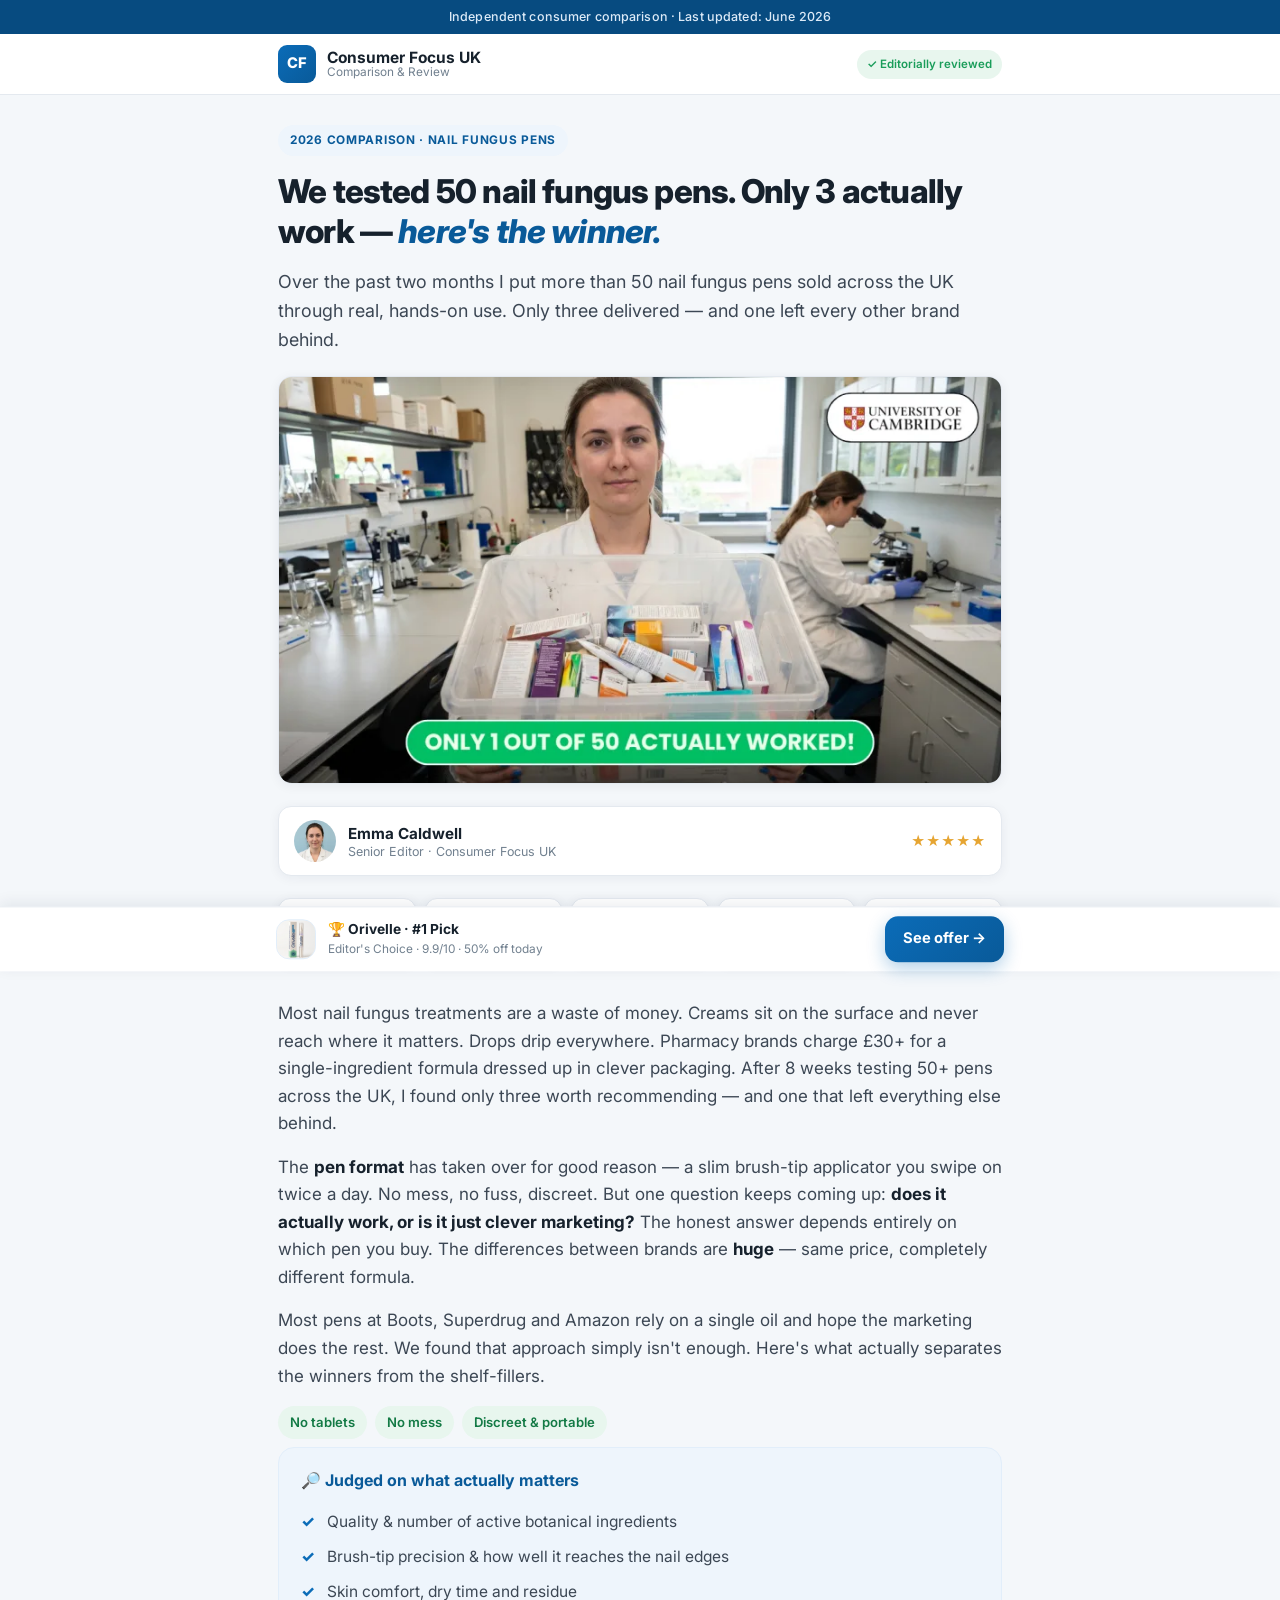
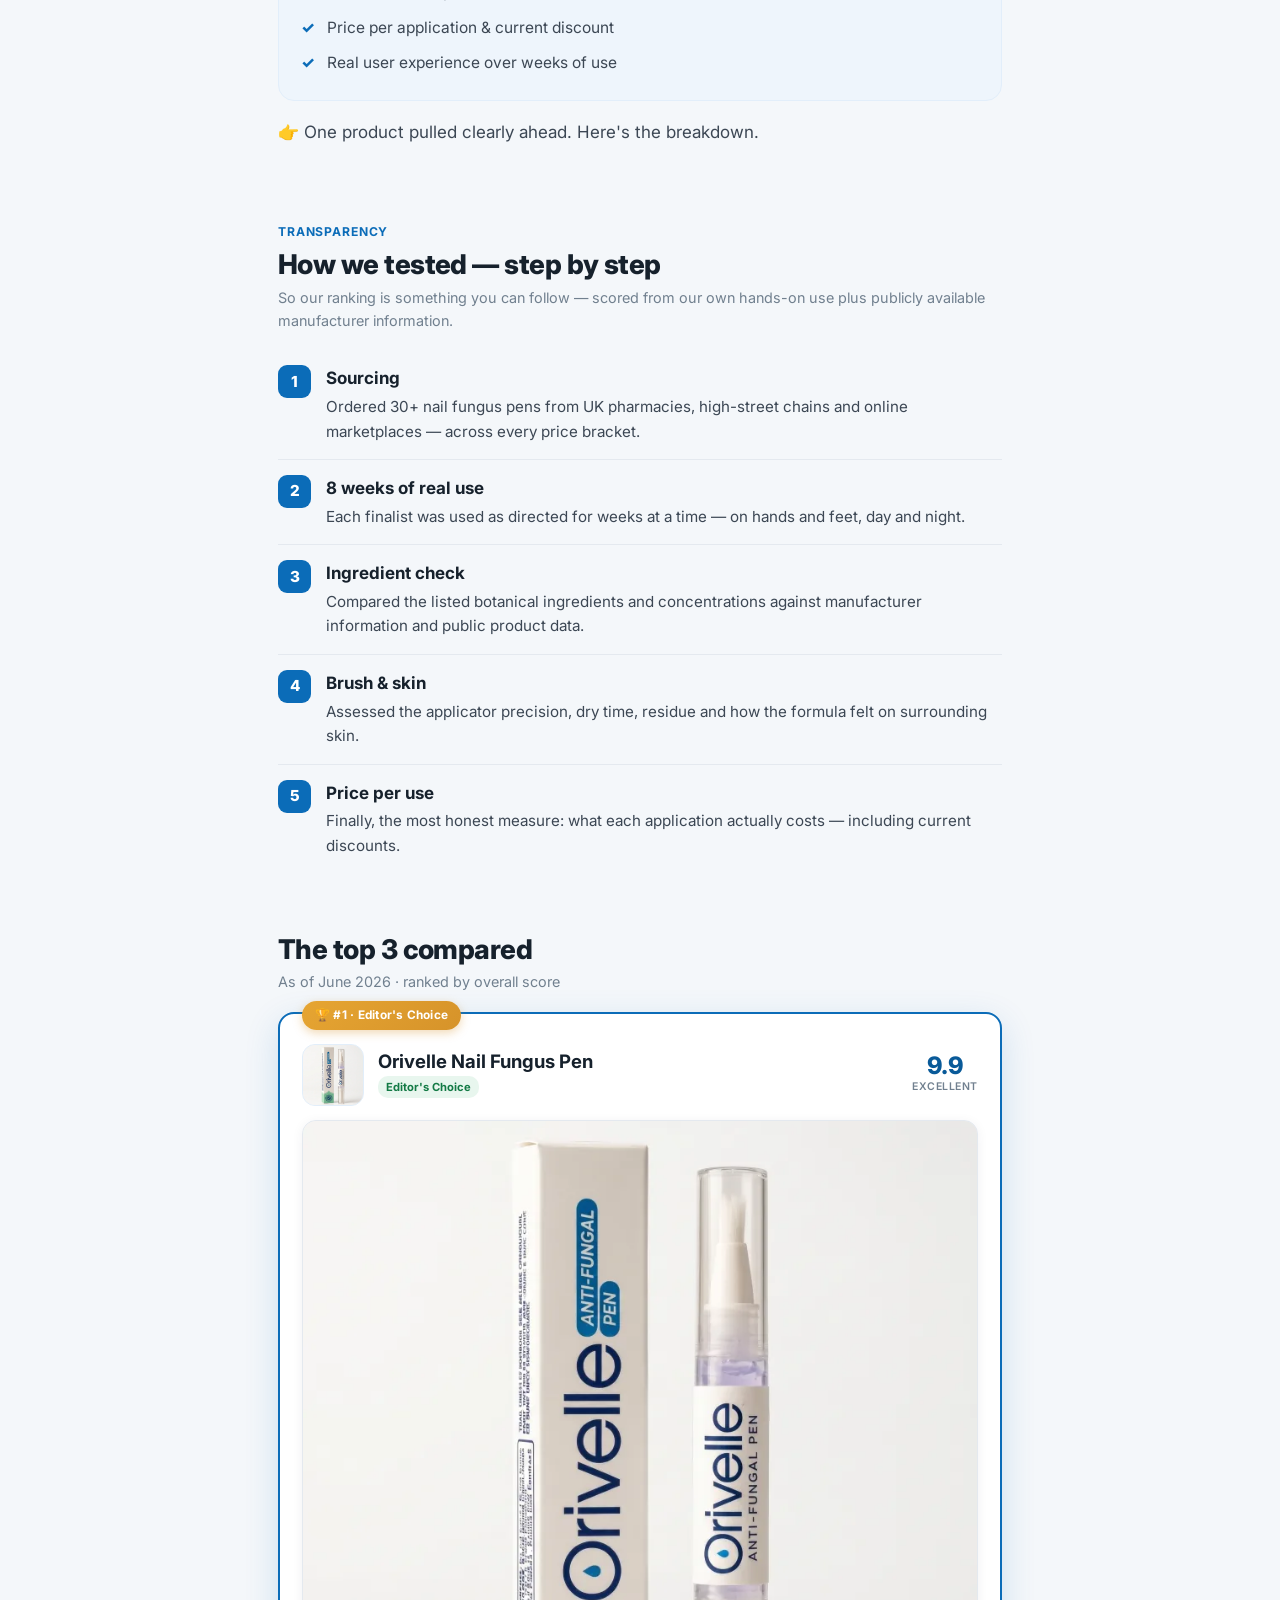
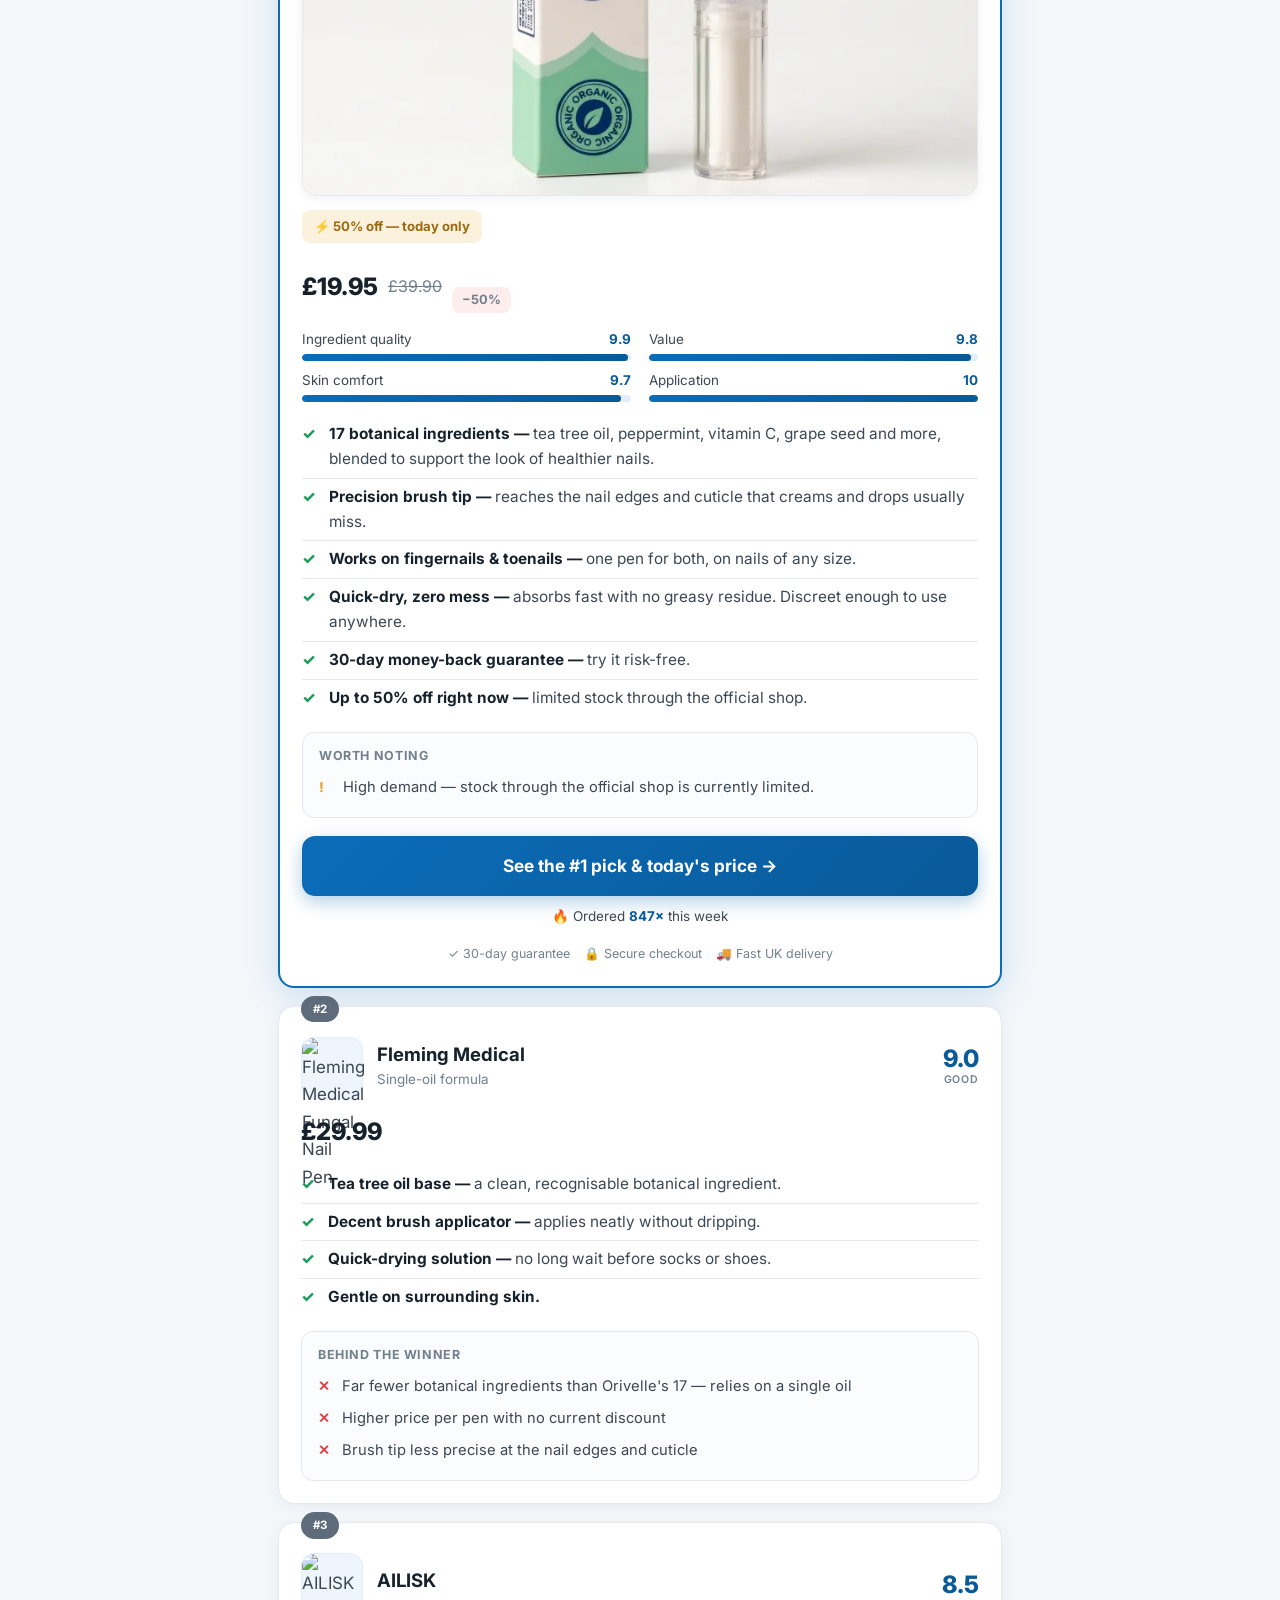
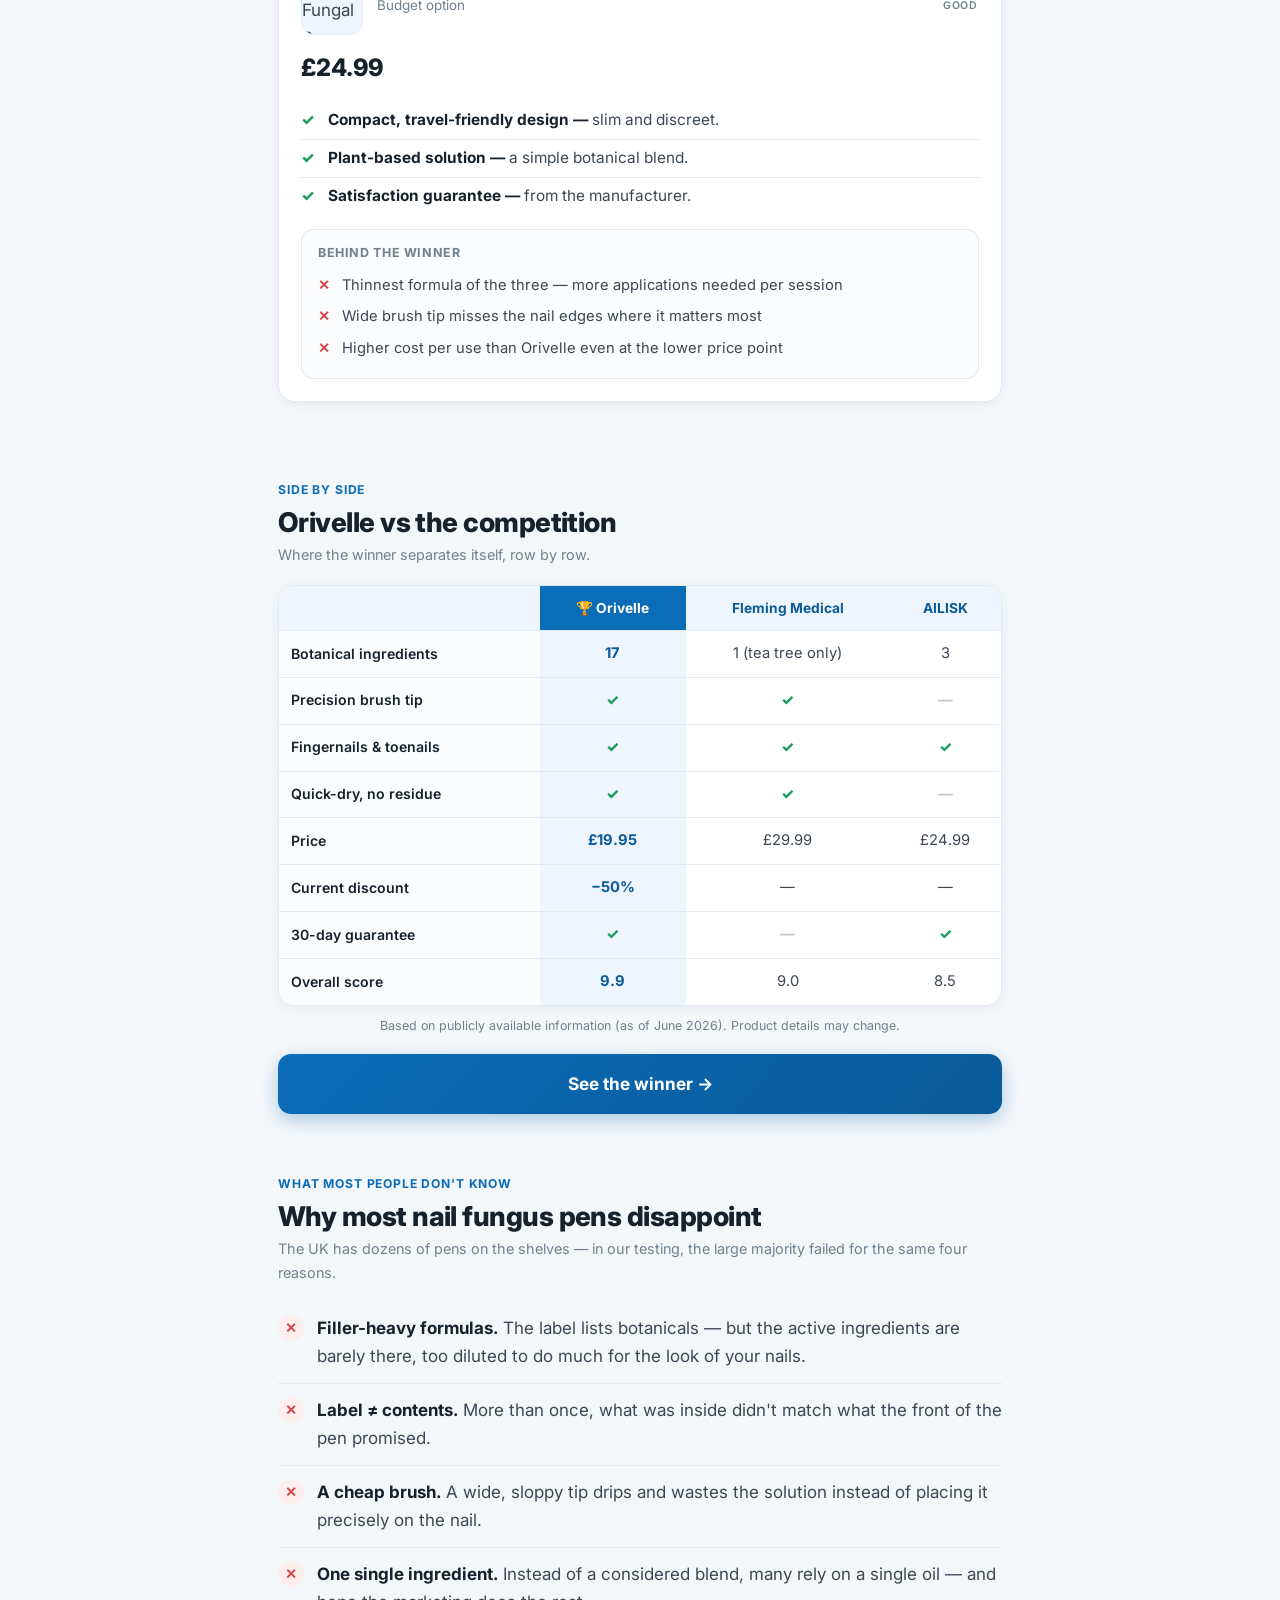
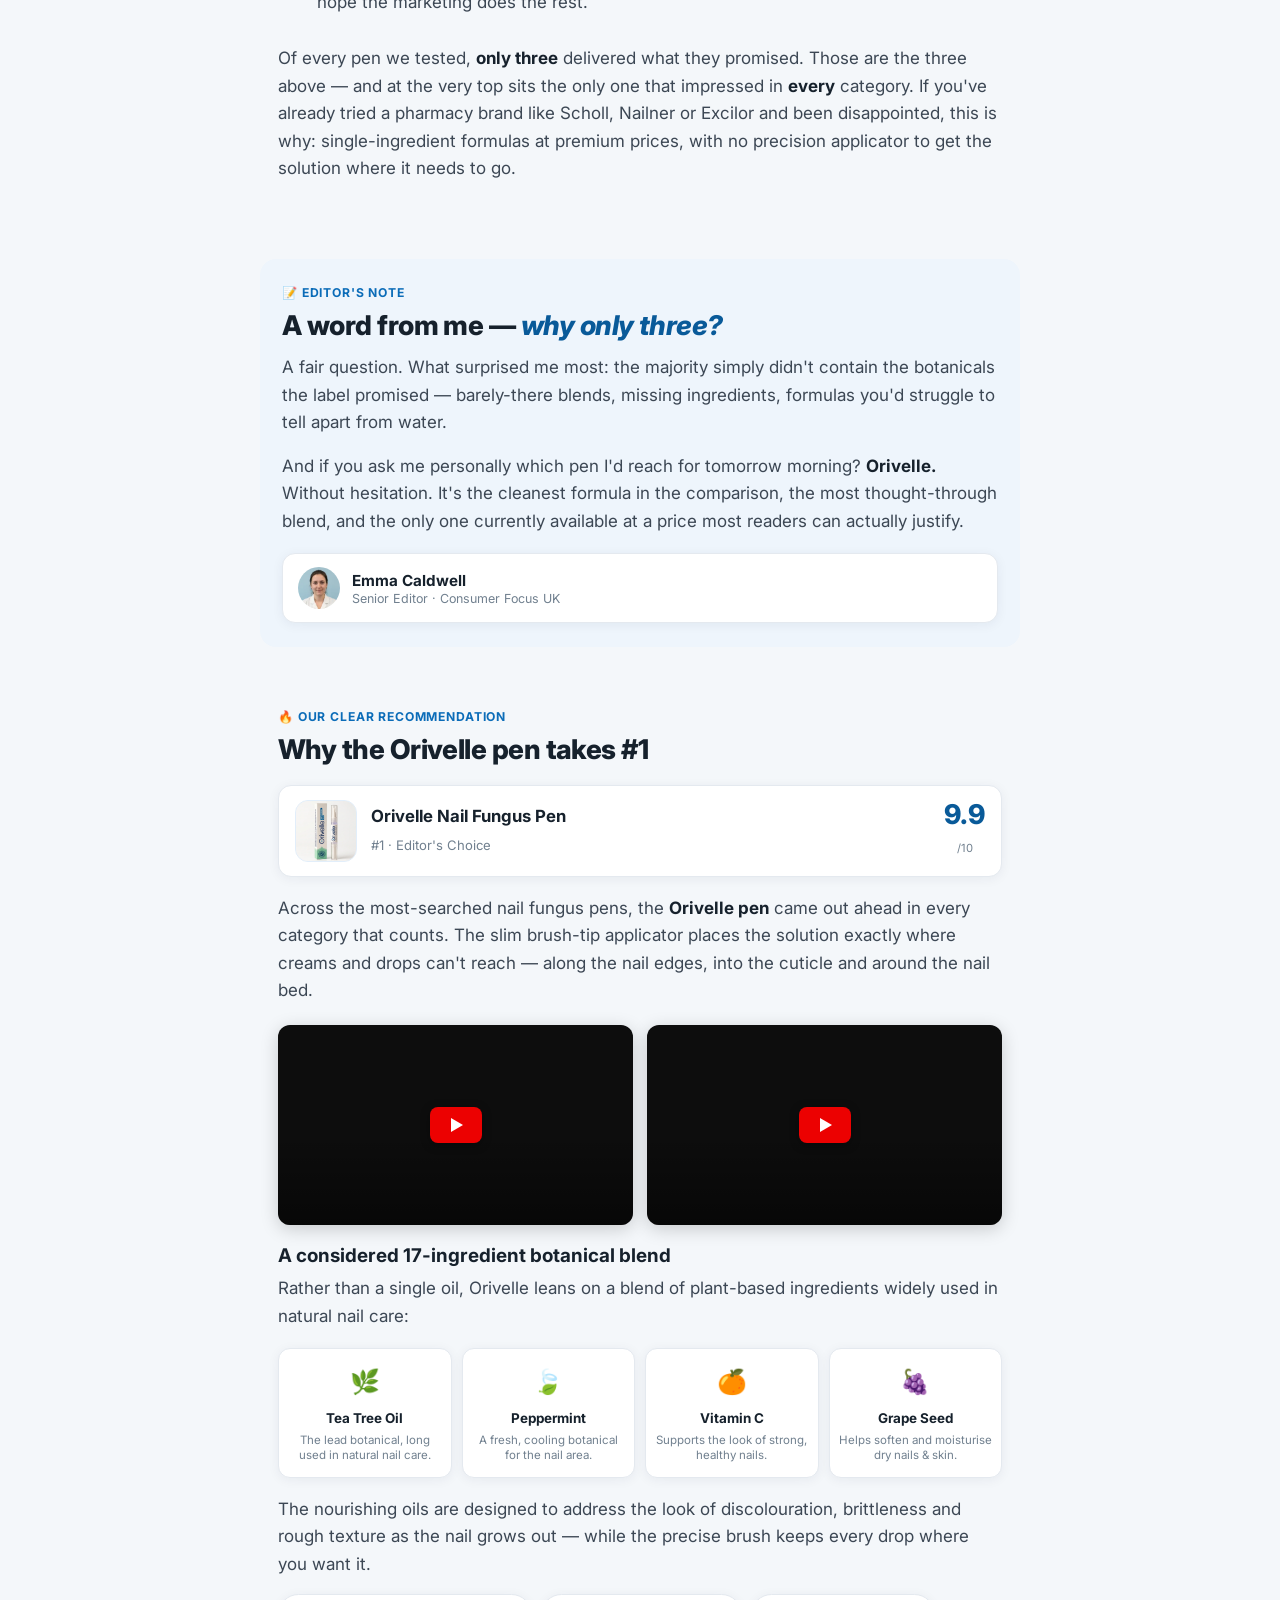
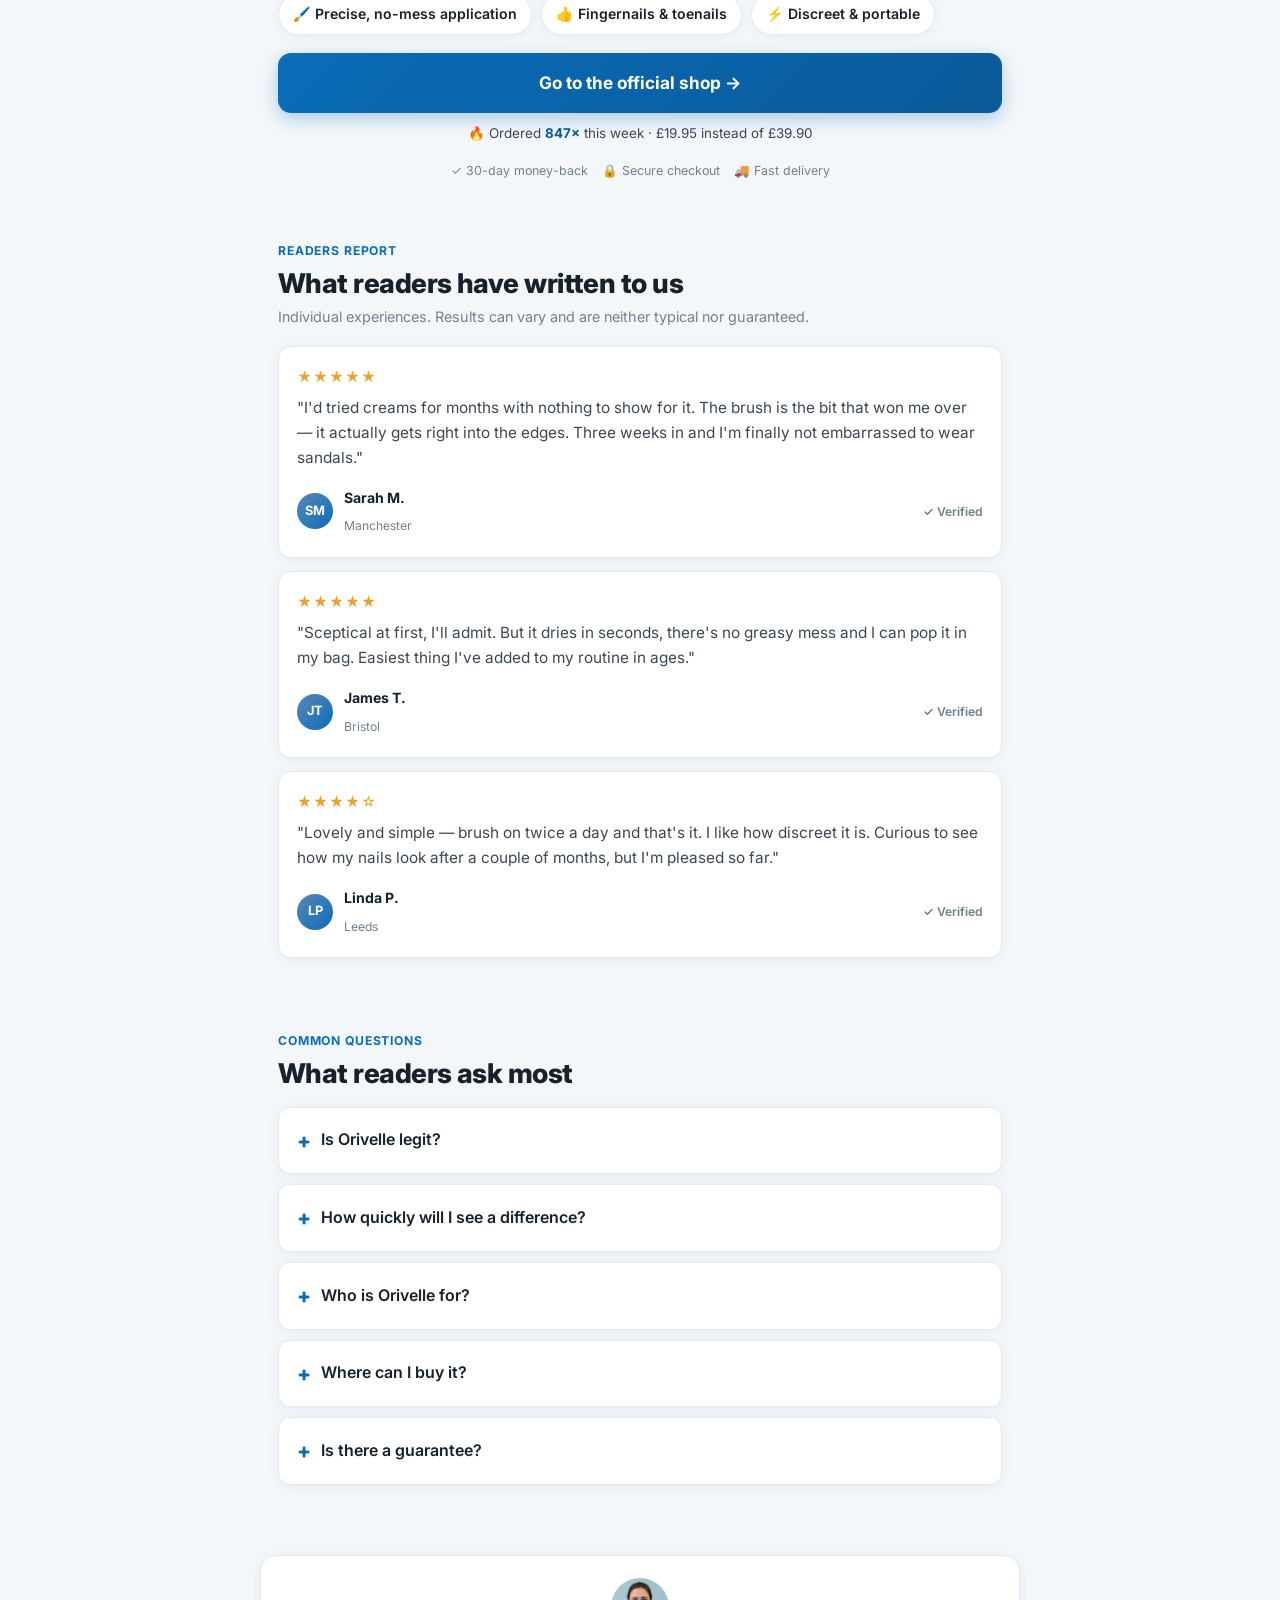
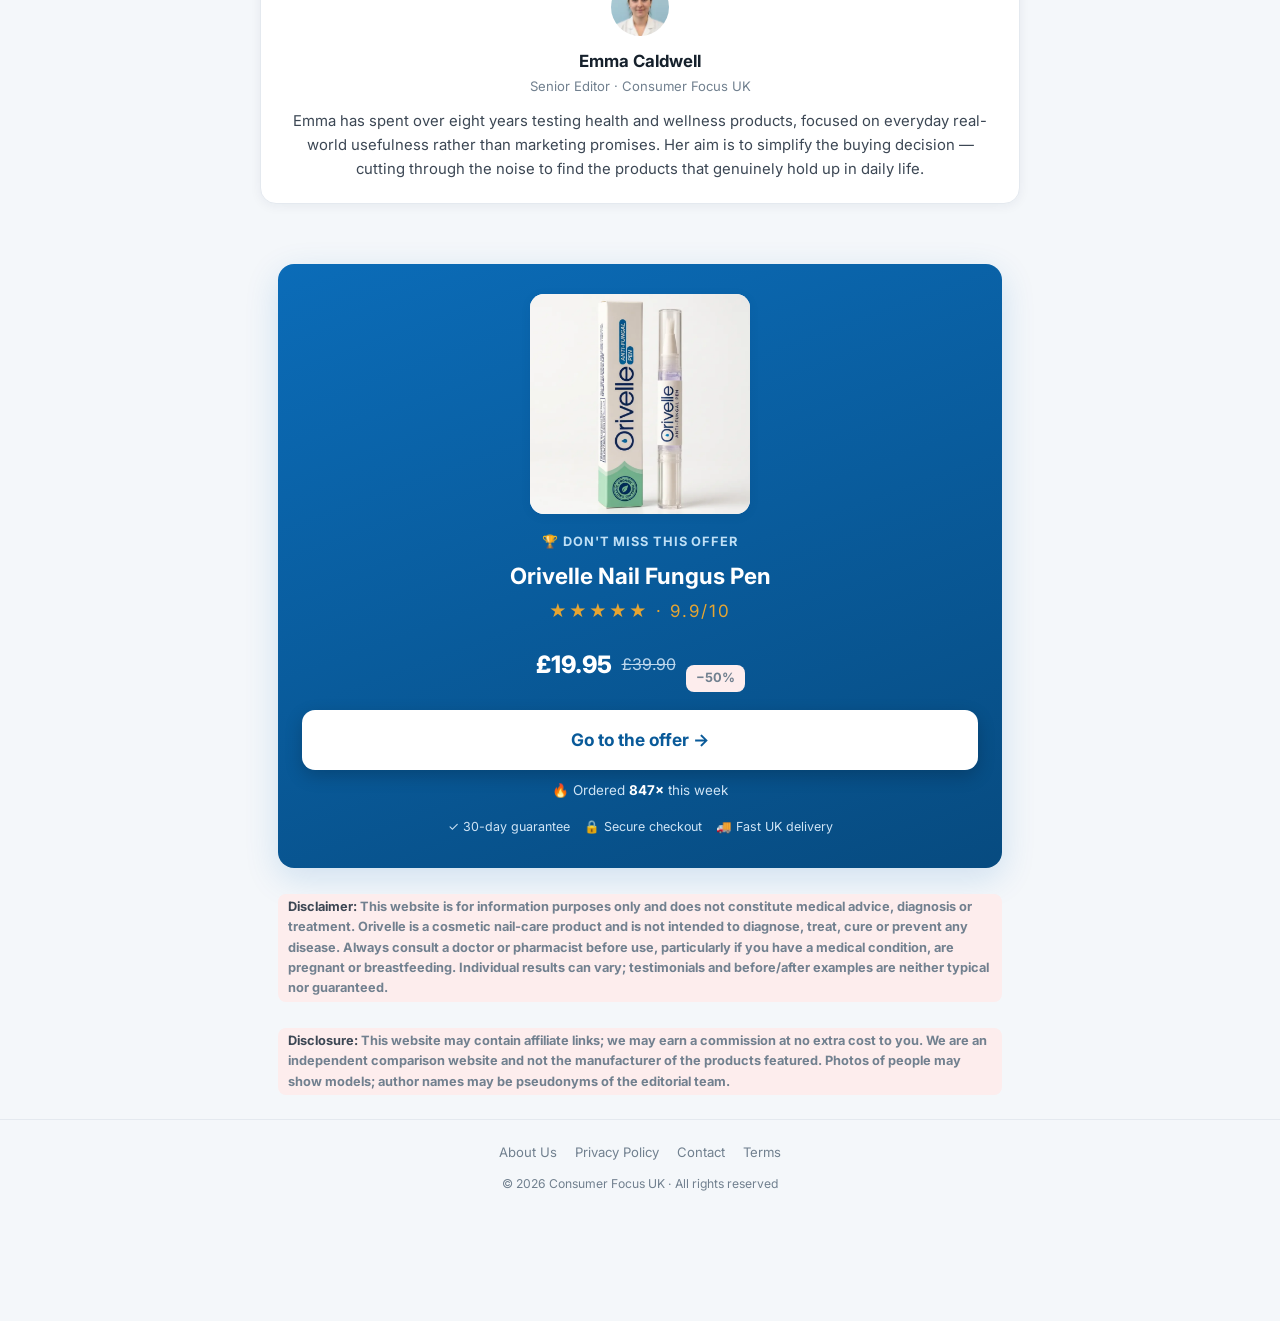
==== commit 2d970b1d: "dss" ====
--- a/orvl-2.html
+++ b/orvl-2.html
@@ -24,6 +24,7 @@
 <title>Best Nail Fungus Pens UK 2026 — Independent Comparison | Consumer Focus UK</title>
 <link rel="preconnect" href="https://fonts.googleapis.com">
 <link rel="preconnect" href="https://fonts.gstatic.com" crossorigin>
+<link rel="preload" as="image" href="images/heroo.webp" fetchpriority="high">
 <script type="text/javascript" src="https://trk.selectgood.online/track.js?rtkcmpid=6a3a5c15b1a3e7cd5e1aa176"></script>
 <link href="https://fonts.googleapis.com/css2?family=Inter:wght@400;500;600;700;800&display=swap" rel="stylesheet">
 <style>
@@ -306,7 +307,7 @@
     </figure>
 
     <div class="byline">
-      <div class="avatar"><img src="images/person.png" alt="Emma Caldwell"></div>
+      <div class="avatar"><img src="images/person.webp" alt="Emma Caldwell"></div>
       <div class="who"><b>Emma Caldwell</b><span>Senior Editor · Consumer Focus UK</span></div>
       <div class="stars">★★★★★</div>
     </div>
@@ -374,7 +375,7 @@
       <span class="ribbon">🏆 #1 · Editor's Choice</span>
       <div class="chead">
         <div class="picon">
-          <img src="images/abc.png" alt="Orivelle Nail Fungus Pen">
+          <img src="images/abc.webp" alt="Orivelle Nail Fungus Pen" width="62" height="62" loading="lazy" decoding="async">
         </div>
         <div class="pn"><b>Orivelle Nail Fungus Pen</b><span class="winlabel">Editor's Choice</span></div>
         <div class="scorebadge"><div class="sv">9.9</div><div class="sl">Excellent</div></div>
@@ -520,7 +521,7 @@
     <p>A fair question. What surprised me most: the majority simply didn't contain the botanicals the label promised — barely-there blends, missing ingredients, formulas you'd struggle to tell apart from water.</p>
     <p>And if you ask me personally which pen I'd reach for tomorrow morning? <strong>Orivelle.</strong> Without hesitation. It's the cleanest formula in the comparison, the most thought-through blend, and the only one currently available at a price most readers can actually justify.</p>
     <div class="byline" style="margin-top:18px">
-      <div class="avatar"><img src="images/person.png" alt="Emma Caldwell"></div>
+      <div class="avatar"><img src="images/person.webp" alt="Emma Caldwell"></div>
       <div class="who"><b>Emma Caldwell</b><span>Senior Editor · Consumer Focus UK</span></div>
     </div>
   </div>
@@ -533,7 +534,7 @@
     <h2>Why the Orivelle pen takes #1</h2>
 
     <div class="deep-head" style="margin-top:18px">
-      <div class="picon"><img src="images/abc.png" alt="Orivelle Nail Fungus Pen"></div>
+      <div class="picon"><img src="images/abc.webp" alt="Orivelle Nail Fungus Pen" width="62" height="62" loading="lazy" decoding="async"></div>
       <div><b style="color:var(--ink);font-size:1.05rem">Orivelle Nail Fungus Pen</b><br><span style="font-size:.82rem;color:var(--muted)">#1 · Editor's Choice</span></div>
       <div class="sv"><b>9.9</b><br><span>/10</span></div>
     </div>
@@ -618,7 +619,7 @@
 <!-- AUTHOR BIO -->
 <section>
   <div class="wrap bio">
-    <div class="avatar"><img src="images/person.png" alt="Emma Caldwell"></div>
+    <div class="avatar"><img src="images/person.webp" alt="Emma Caldwell"></div>
     <b>Emma Caldwell</b>
     <div class="role">Senior Editor · Consumer Focus UK</div>
     <p>Emma has spent over eight years testing health and wellness products, focused on everyday real-world usefulness rather than marketing promises. Her aim is to simplify the buying decision — cutting through the noise to find the products that genuinely hold up in daily life.</p>
@@ -662,7 +663,7 @@
 <!-- STICKY BAR -->
 <div class="sticky" id="sticky">
   <div class="sbar">
-    <div class="picon"><img src="images/abc.png" alt="Orivelle Nail Fungus Pen"></div>
+    <div class="picon"><img src="images/abc.webp" alt="Orivelle Nail Fungus Pen" width="40" height="40" loading="lazy" decoding="async"></div>
     <div class="si"><b>🏆 Orivelle · #1 Pick</b><span>Editor's Choice · 9.9/10 · 50% off today</span></div>
     <a class="cta" href="https://trk.selectgood.online/click" rel="nofollow sponsored">See offer →</a>
   </div>
@@ -673,14 +674,18 @@
   // hero:    hero section image
   // product: Orivelle product shot (use the merchant's creative — you're cleared as the affiliate)
   var IMAGES = {
-    hero: 'images/heroo.png',
-    product: 'images/abc.png'
+    hero: 'images/heroo.webp',
+    product: 'images/abc.webp'
   };
   Object.keys(IMAGES).forEach(function(key){
     if(!IMAGES[key]) return;
+    var lazy = key !== 'hero';
+    var attrs = lazy
+      ? ' loading="lazy" decoding="async"'
+      : ' fetchpriority="high" decoding="async" width="800" height="450"';
     document.querySelectorAll('[data-img="'+key+'"]').forEach(function(f){
       f.classList.remove('ph');
-      f.innerHTML = '<img src="'+IMAGES[key]+'" alt="Orivelle nail fungus pen" loading="lazy">';
+      f.innerHTML = '<img src="'+IMAGES[key]+'" alt="Orivelle nail fungus pen"'+attrs+'>';
     });
   });
 
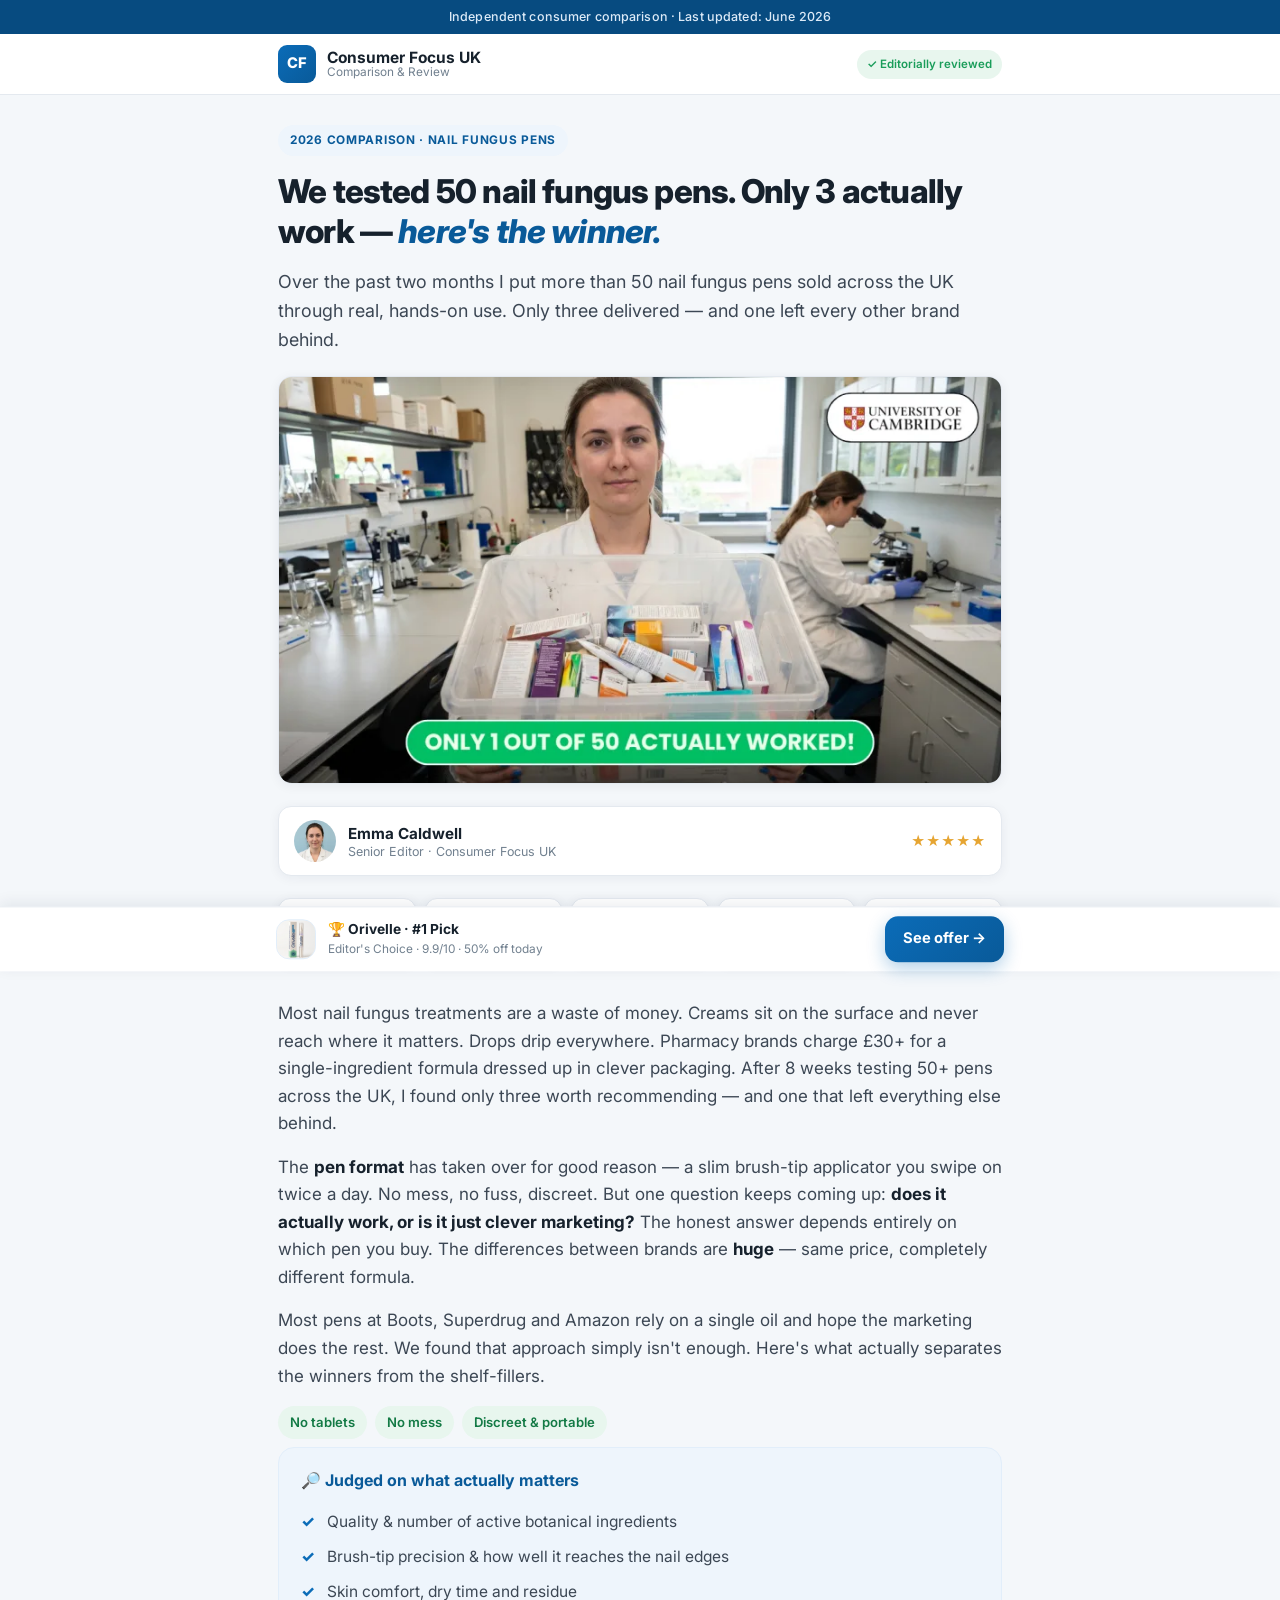
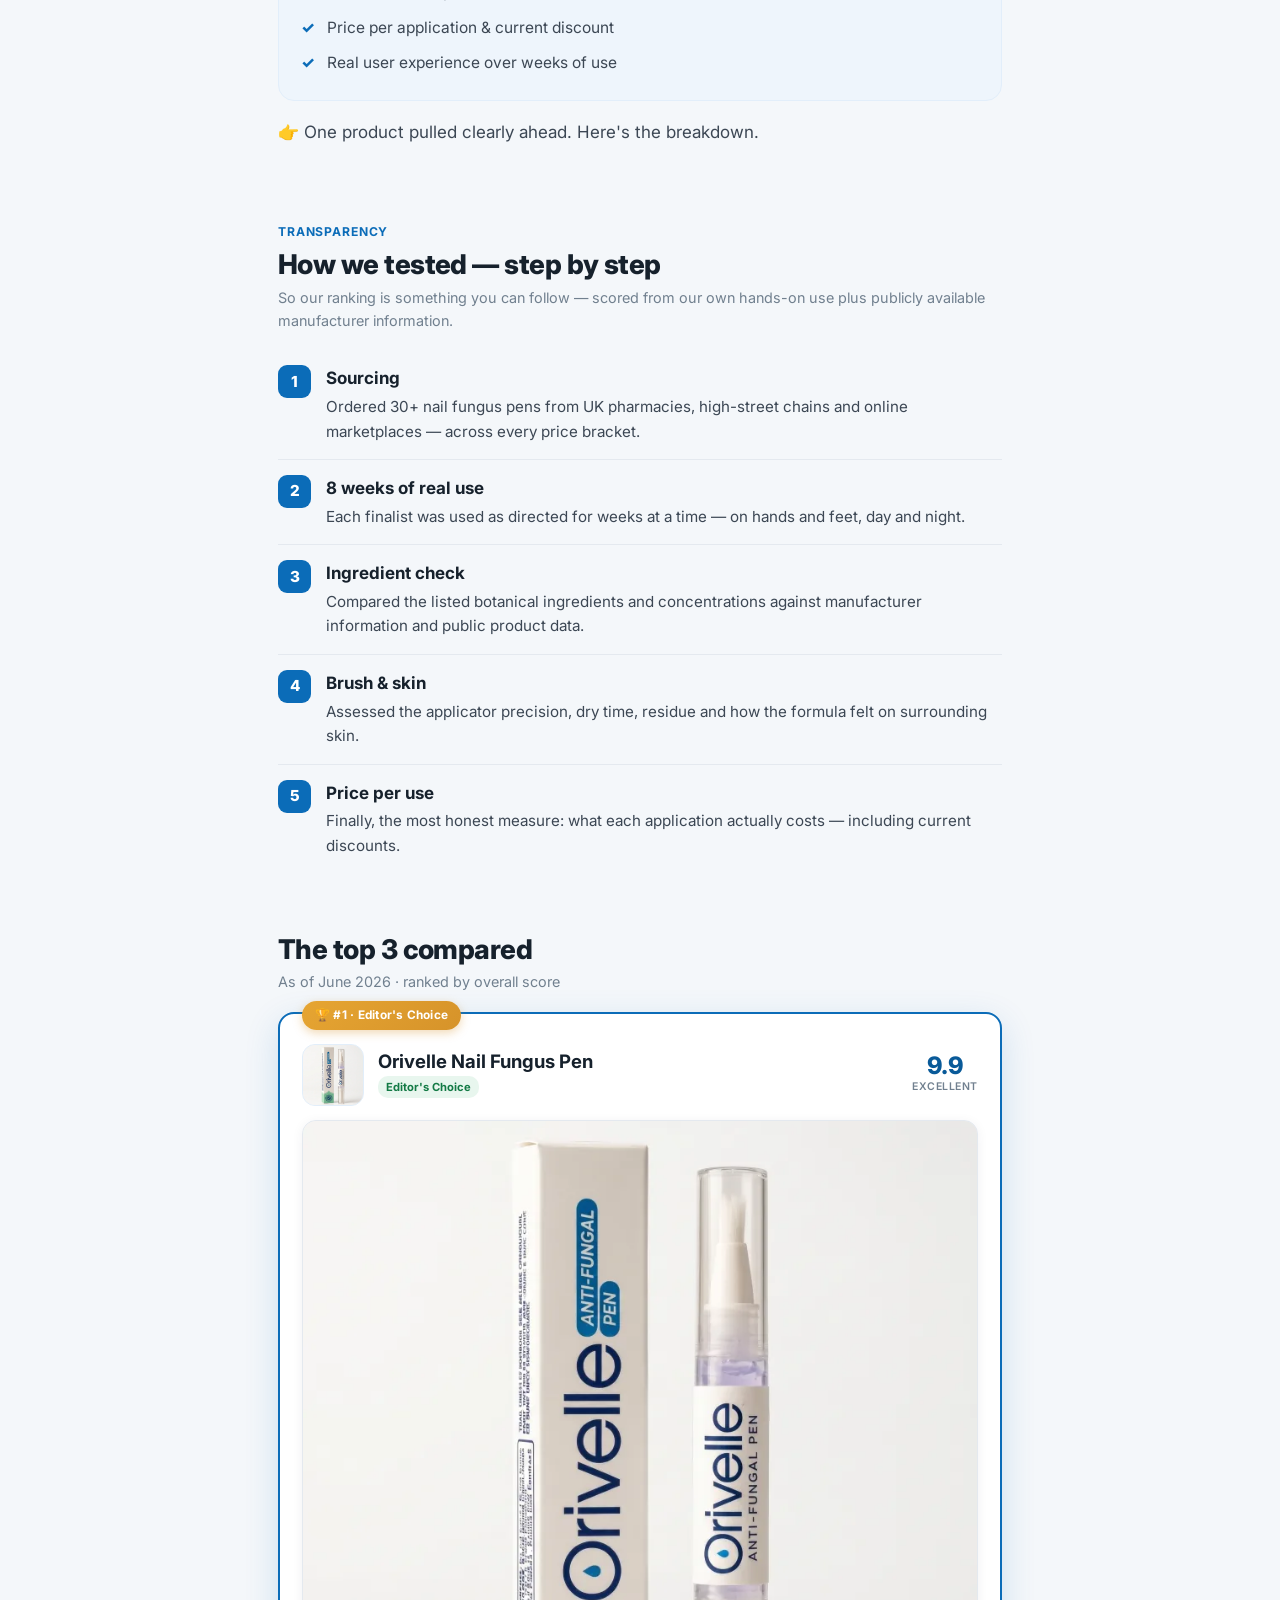
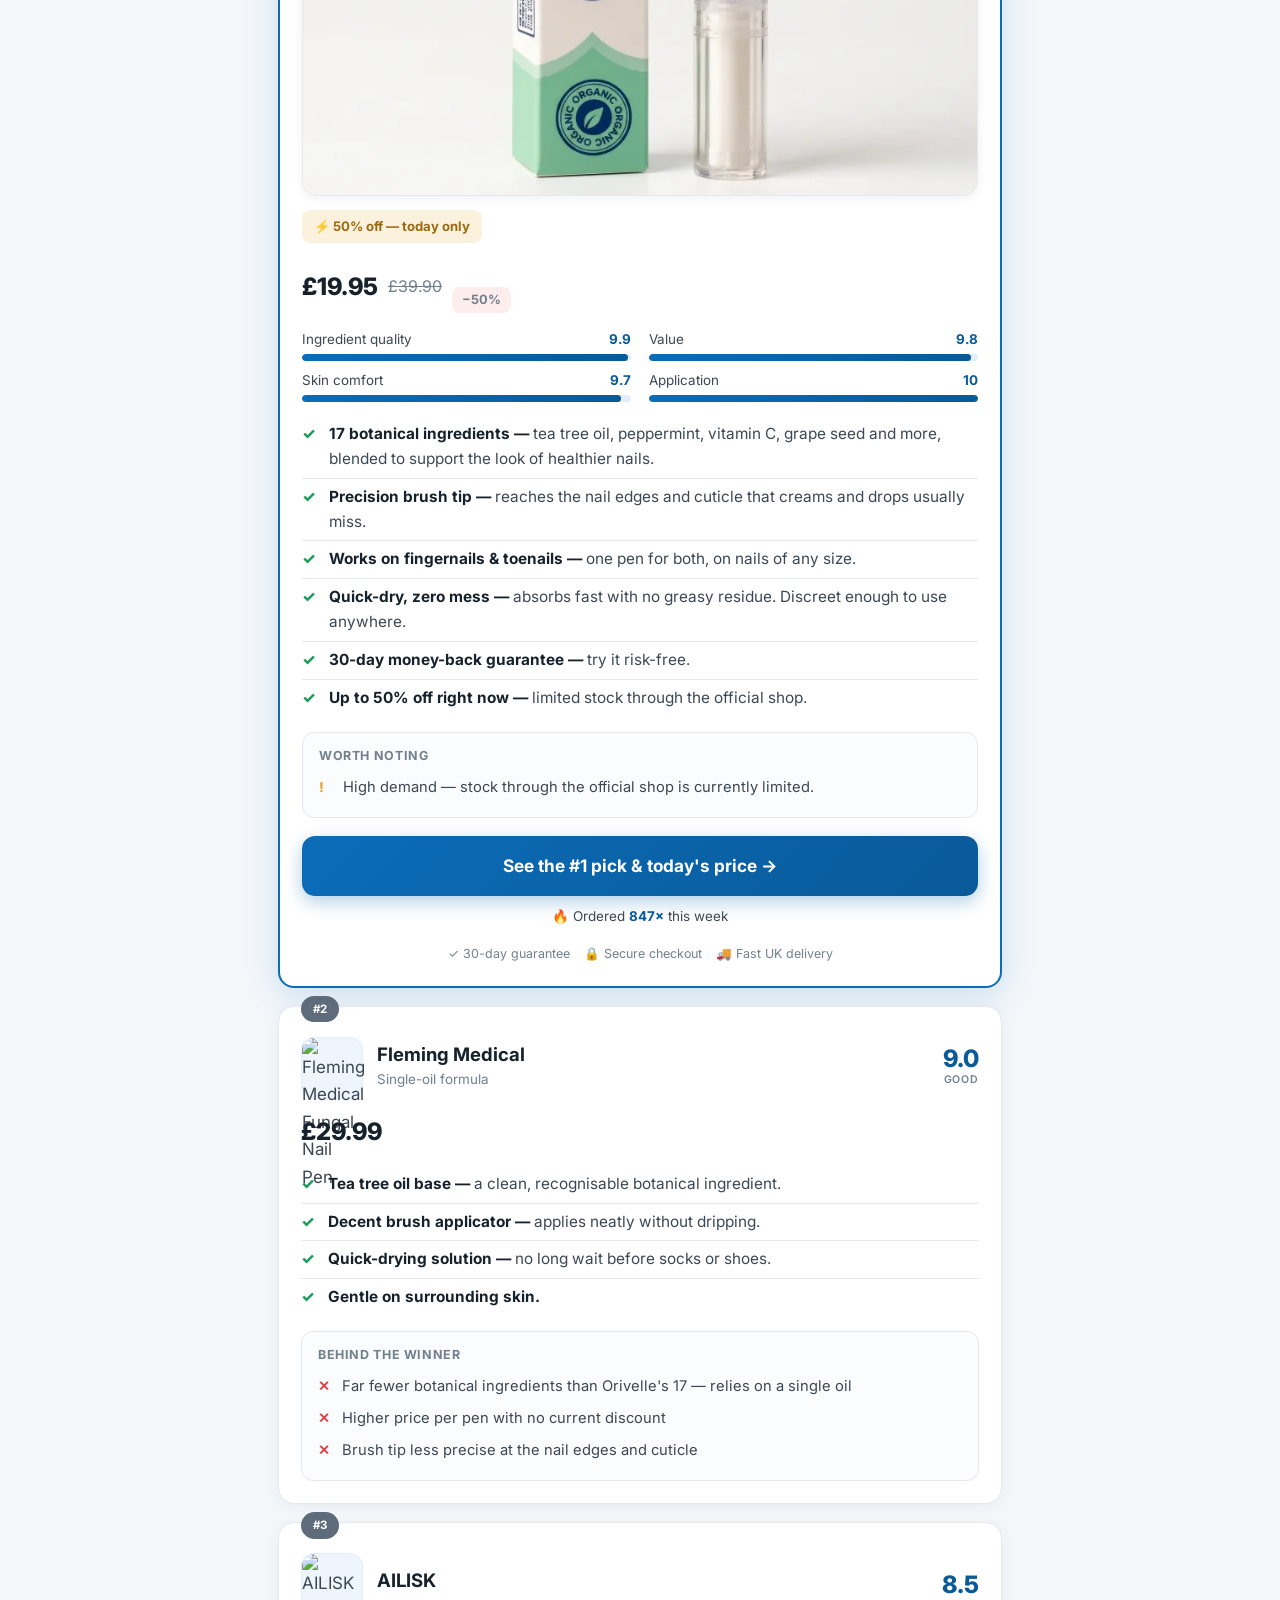
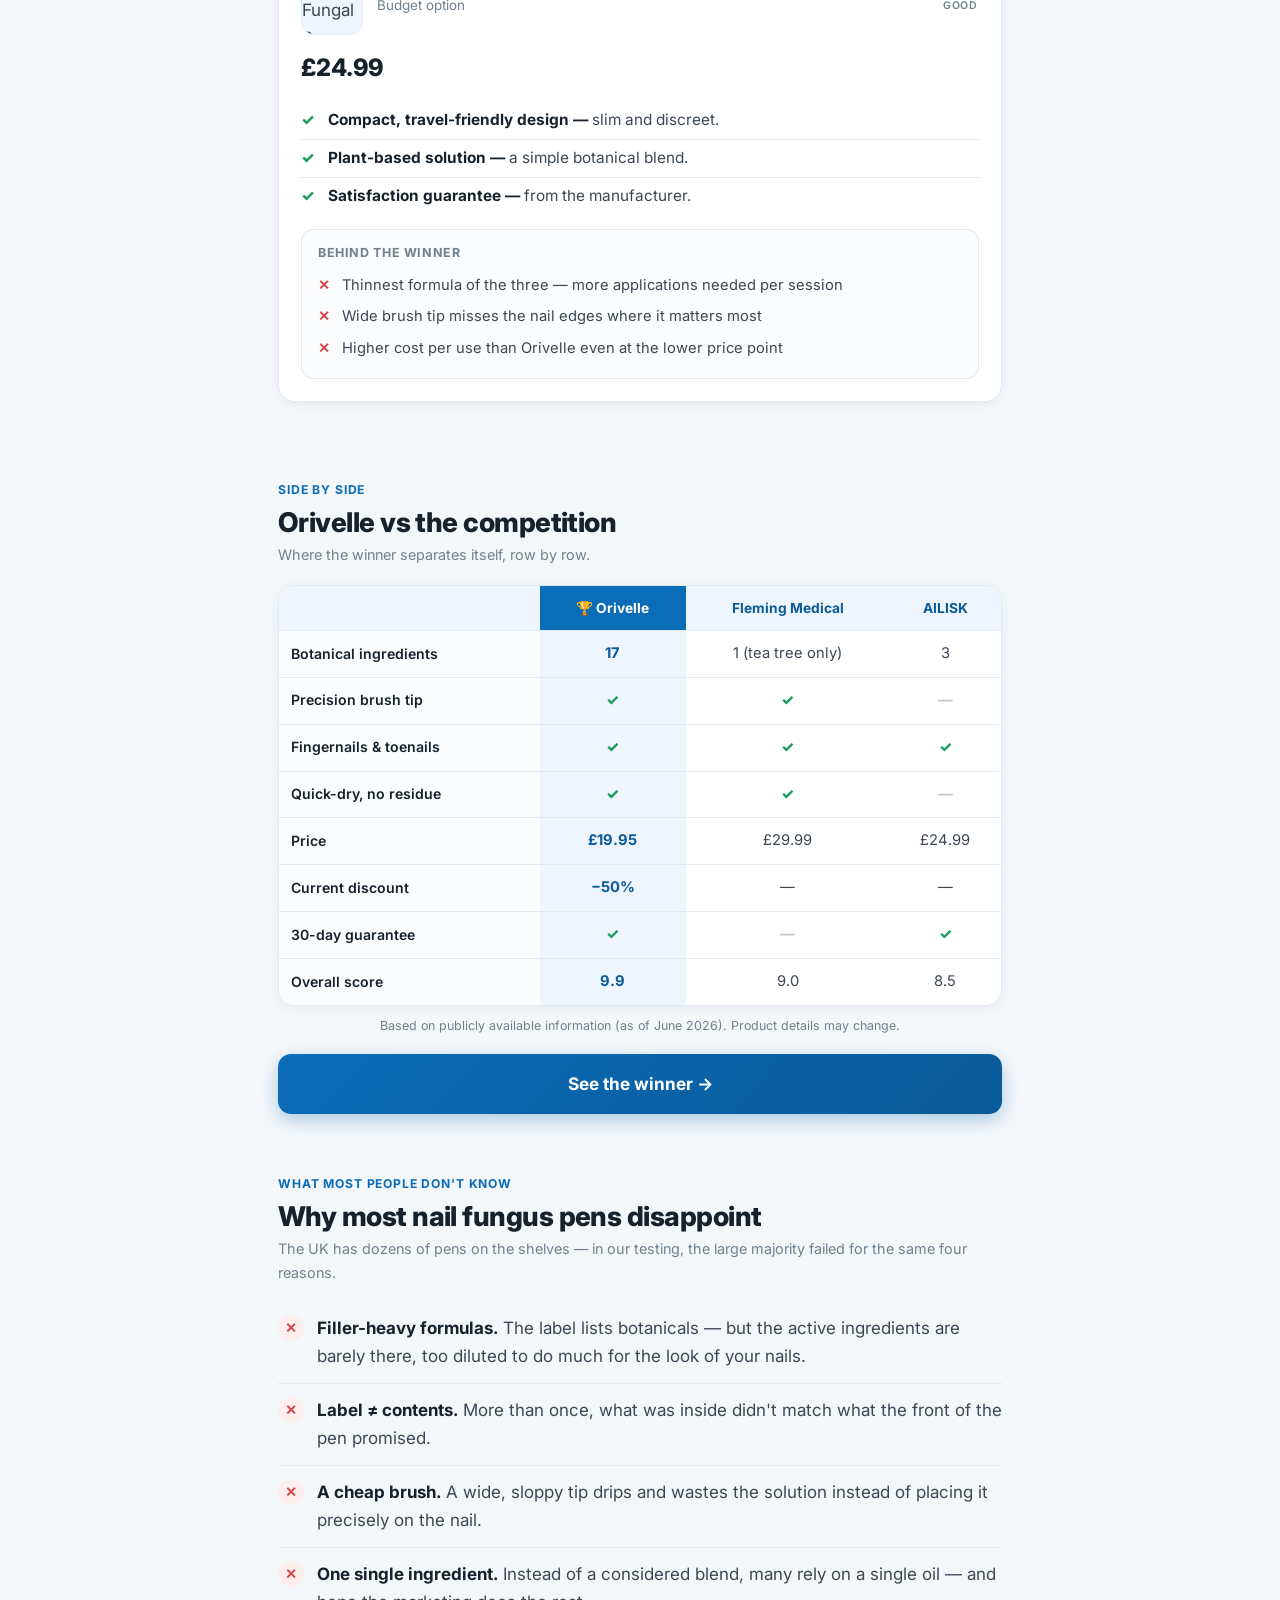
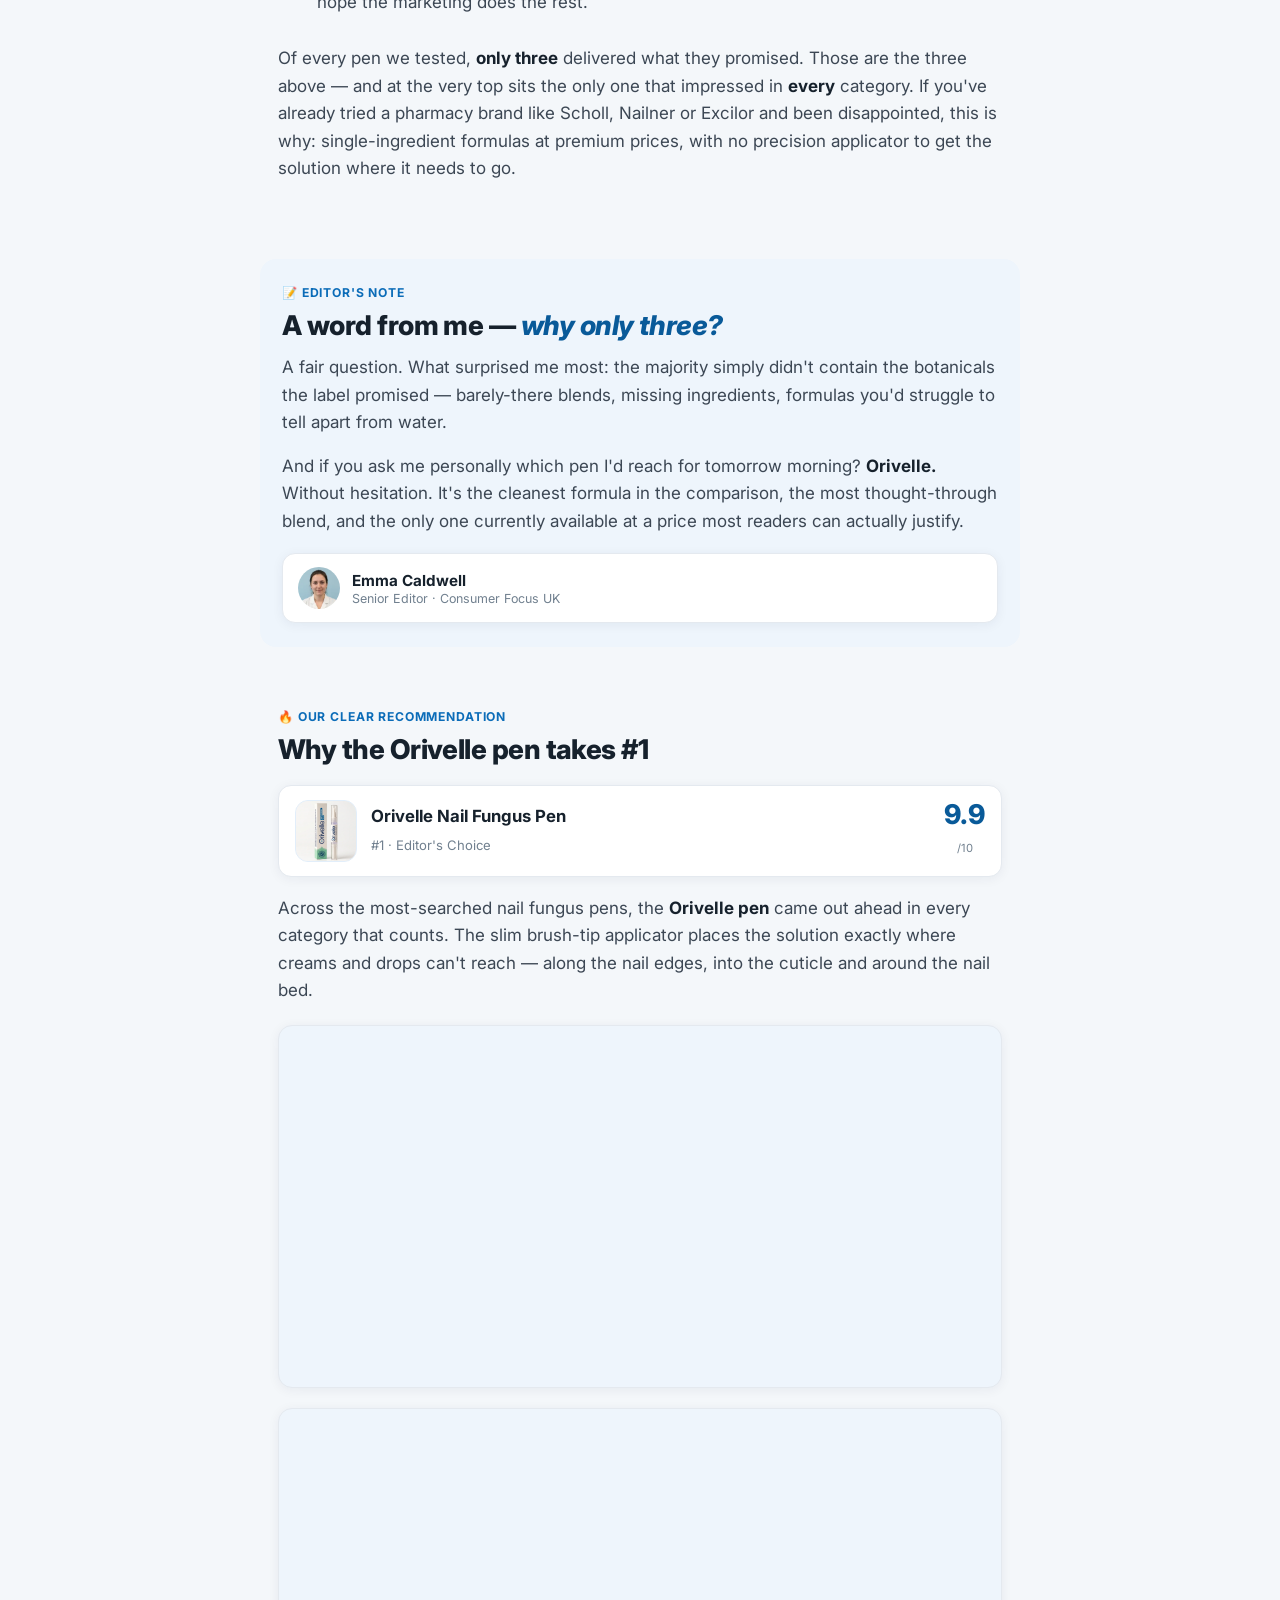
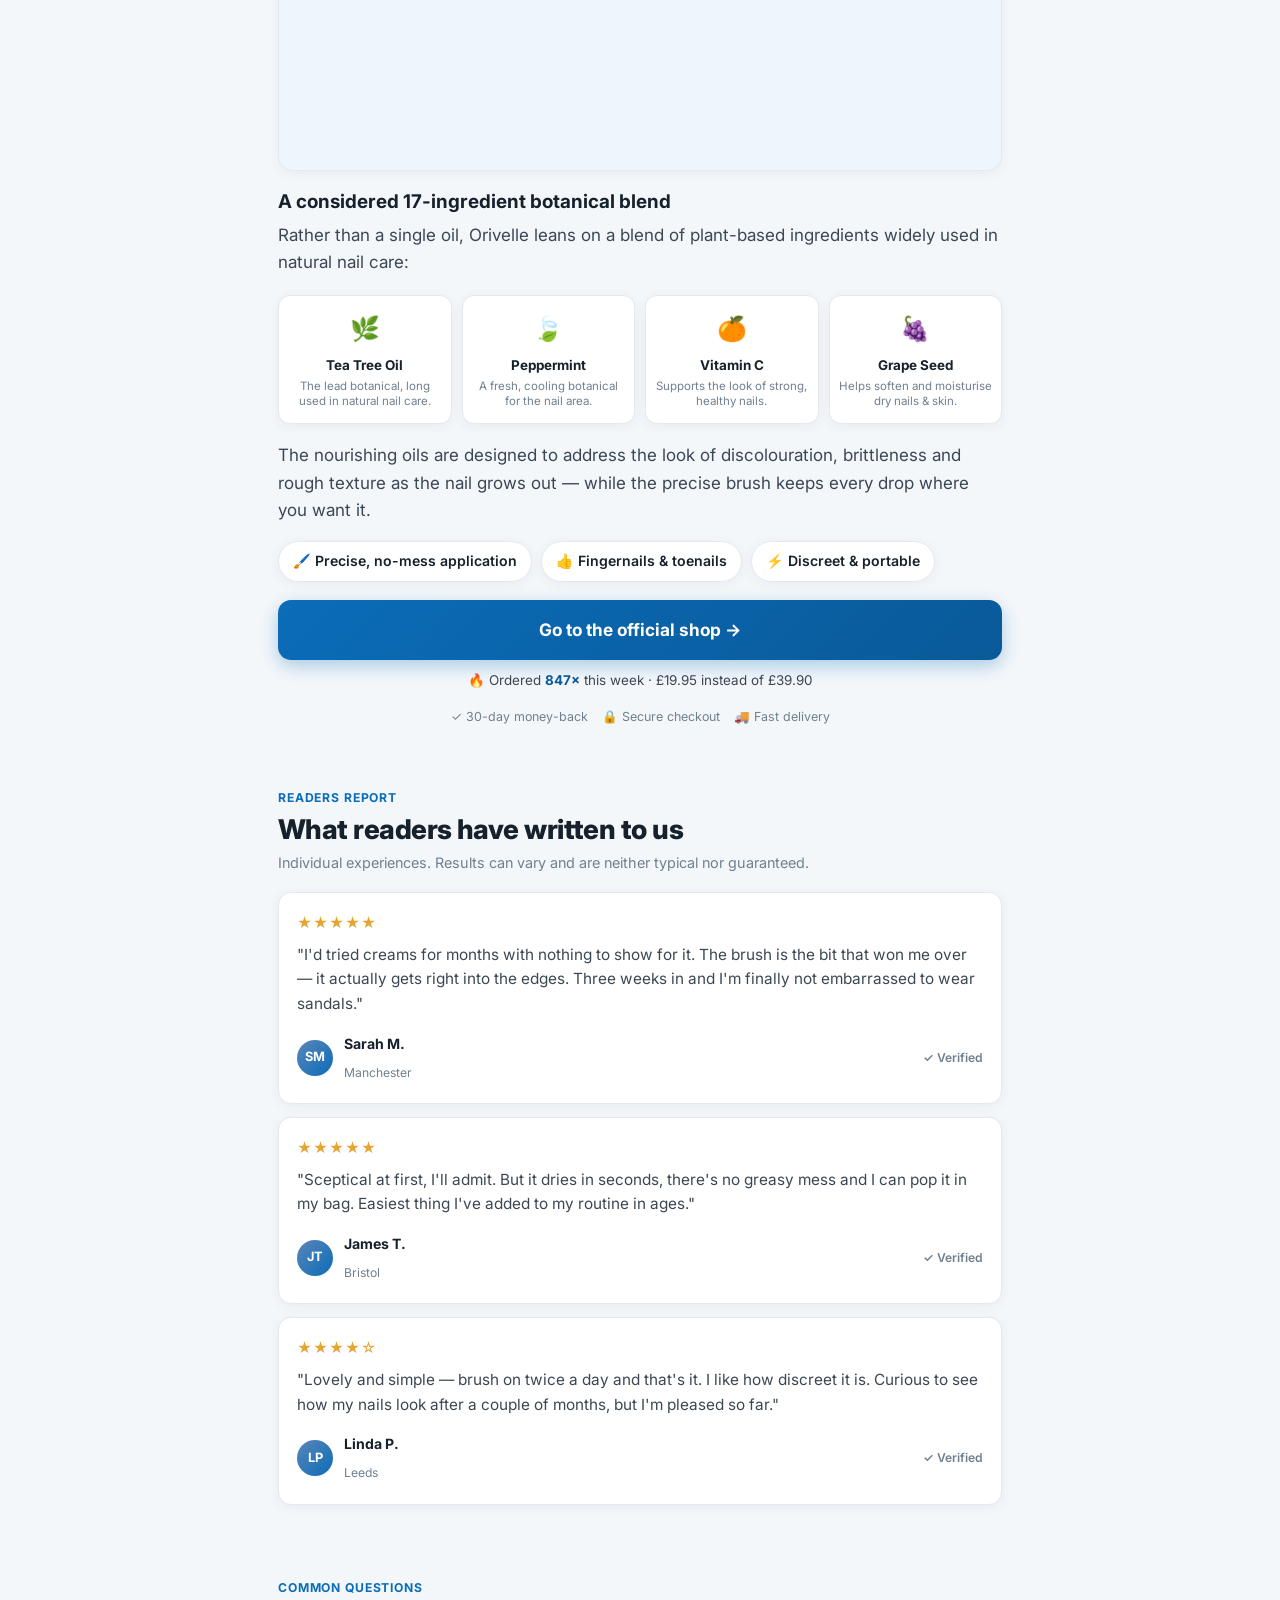
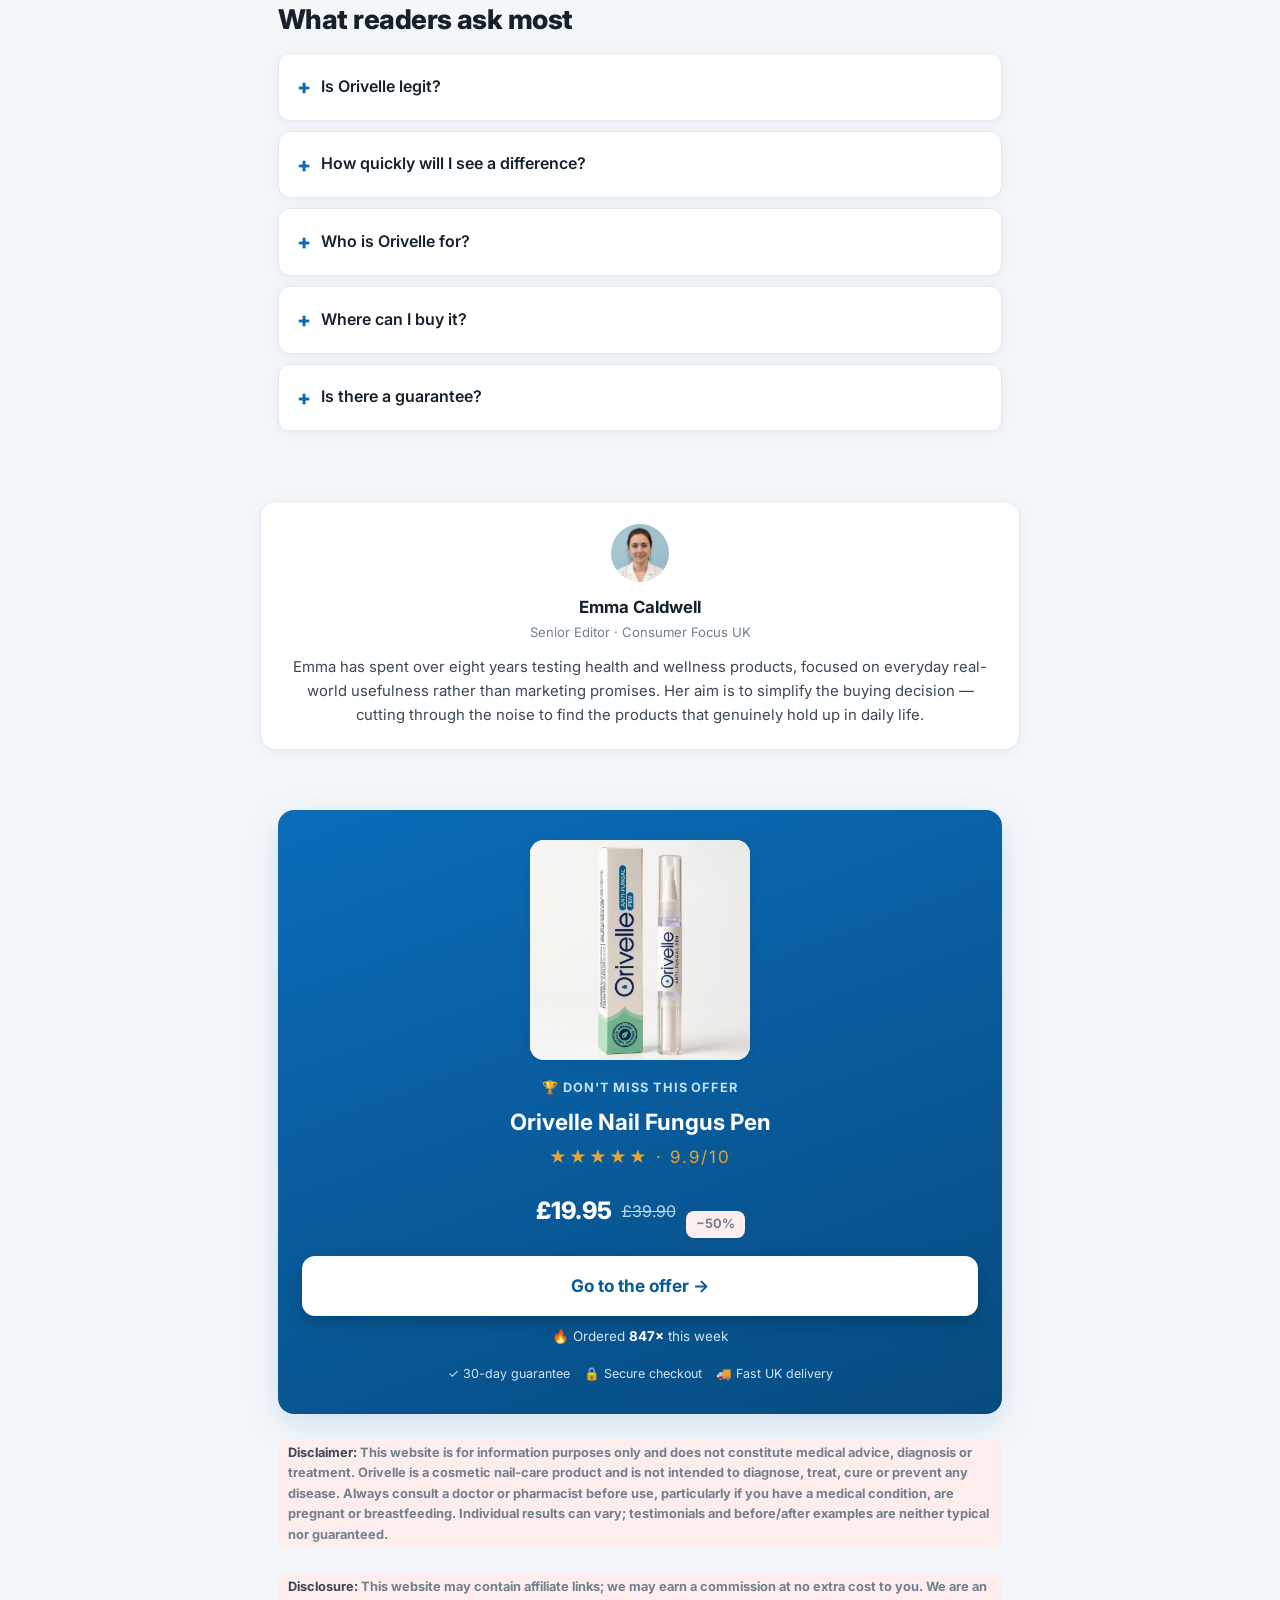
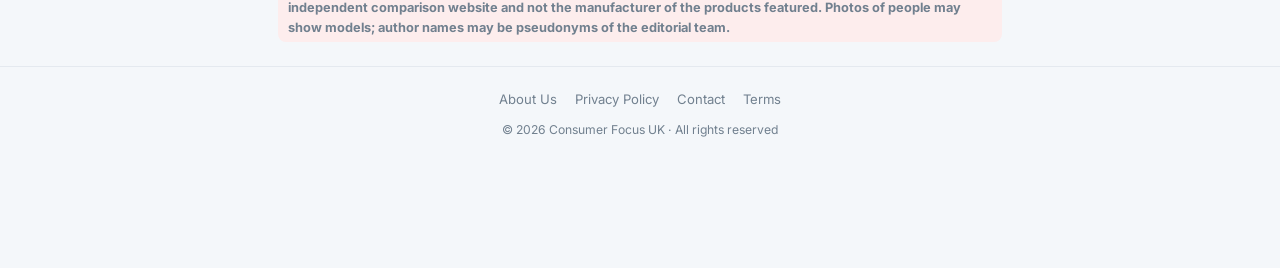
==== commit 1dbf7c48: "dsds" ====
--- a/orvl-2.html
+++ b/orvl-2.html
@@ -262,13 +262,6 @@
   /* image slots */
   .figslot{margin:20px 0;border-radius:14px;overflow:hidden;border:1px solid var(--line);background:var(--blue-tint);box-shadow:var(--shadow)}
   .figslot img,.figslot video{display:block;width:100%;height:auto}
-  .yt-grid{display:grid;grid-template-columns:1fr 1fr;gap:14px;margin:20px 0}
-  @media(max-width:560px){.yt-grid{grid-template-columns:1fr}}
-  .yt-thumb{position:relative;border-radius:12px;overflow:hidden;background:#0d0d0d;box-shadow:0 4px 18px rgba(0,0,0,.18);aspect-ratio:16/9;margin:0;border:none}
-  .yt-thumb video{width:100%;height:100%;object-fit:cover;pointer-events:none}
-  .yt-thumb::after{content:"";position:absolute;inset:0;background:linear-gradient(180deg,transparent 55%,rgba(0,0,0,.45) 100%);pointer-events:none}
-  .yt-play{position:absolute;left:50%;top:50%;transform:translate(-50%,-50%);width:52px;height:36px;background:rgba(255,0,0,.92);border-radius:8px;display:grid;place-items:center;box-shadow:0 2px 10px rgba(0,0,0,.35);pointer-events:none;z-index:1}
-  .yt-play::before{content:"";border-style:solid;border-width:7px 0 7px 12px;border-color:transparent transparent transparent #fff;margin-left:3px}
   .figslot.ph{display:grid;place-items:center;min-height:190px}
   .figslot .phin{text-align:center;padding:26px}
   .figslot .phin .ico{font-size:1.9rem}
@@ -541,16 +534,12 @@
 
     <p>Across the most-searched nail fungus pens, the <strong>Orivelle pen</strong> came out ahead in every category that counts. The slim brush-tip applicator places the solution exactly where creams and drops can't reach — along the nail edges, into the cuticle and around the nail bed.</p>
 
-    <div class="yt-grid">
-      <figure class="figslot yt-thumb">
-        <video src="https://bestbuyguide.org/wp-content/uploads/2025/11/funfuspenukvideo2.mp4" playsinline muted loop autoplay></video>
-        <span class="yt-play" aria-hidden="true"></span>
-      </figure>
-      <figure class="figslot yt-thumb">
-        <video src="https://bestbuyguide.org/wp-content/uploads/2025/11/funguspenukvideo1.mp4" playsinline muted loop autoplay></video>
-        <span class="yt-play" aria-hidden="true"></span>
-      </figure>
-    </div>
+    <figure class="figslot">
+      <video src="https://bestbuyguide.org/wp-content/uploads/2025/11/funfuspenukvideo2.mp4" playsinline muted loop autoplay></video>
+    </figure>
+    <figure class="figslot">
+      <video src="https://bestbuyguide.org/wp-content/uploads/2025/11/funguspenukvideo1.mp4" playsinline muted loop autoplay></video>
+    </figure>
 
     <h3 style="margin:20px 0 8px">A considered 17-ingredient botanical blend</h3>
     <p>Rather than a single oil, Orivelle leans on a blend of plant-based ingredients widely used in natural nail care:</p>
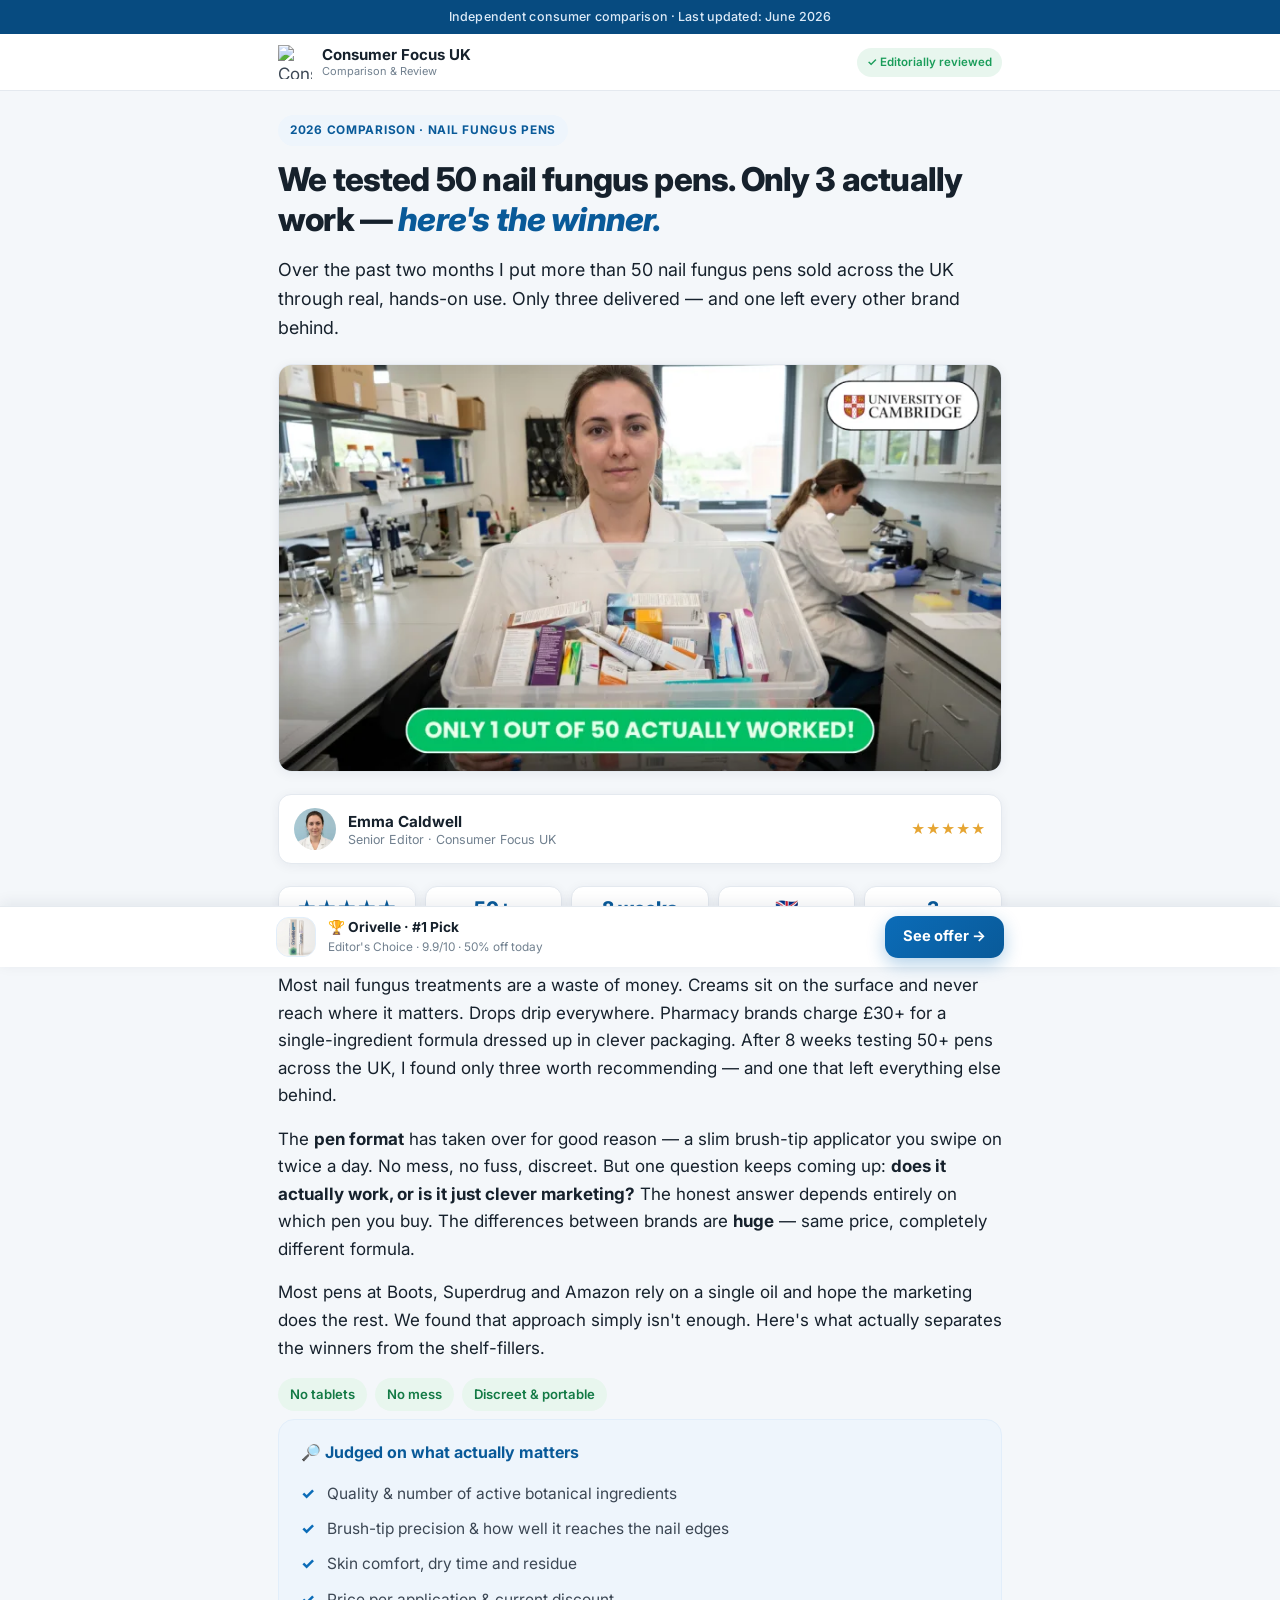
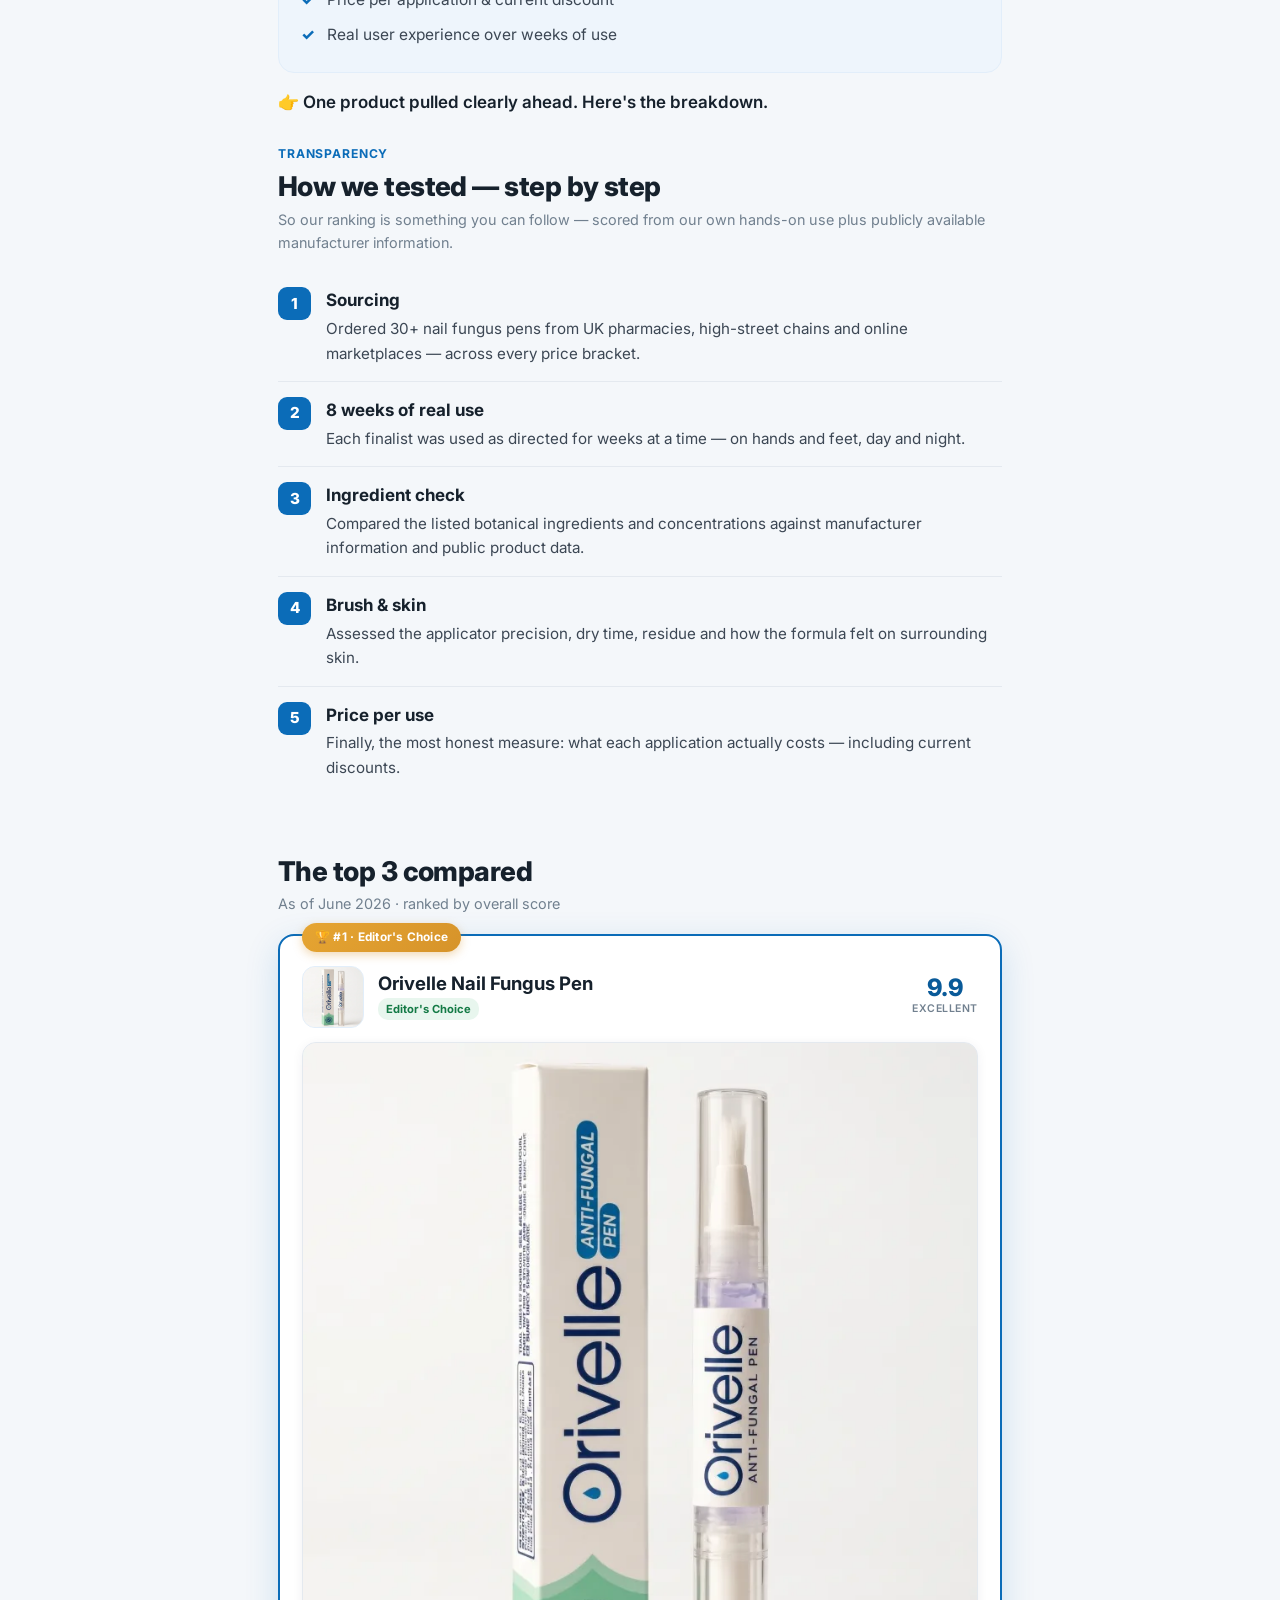
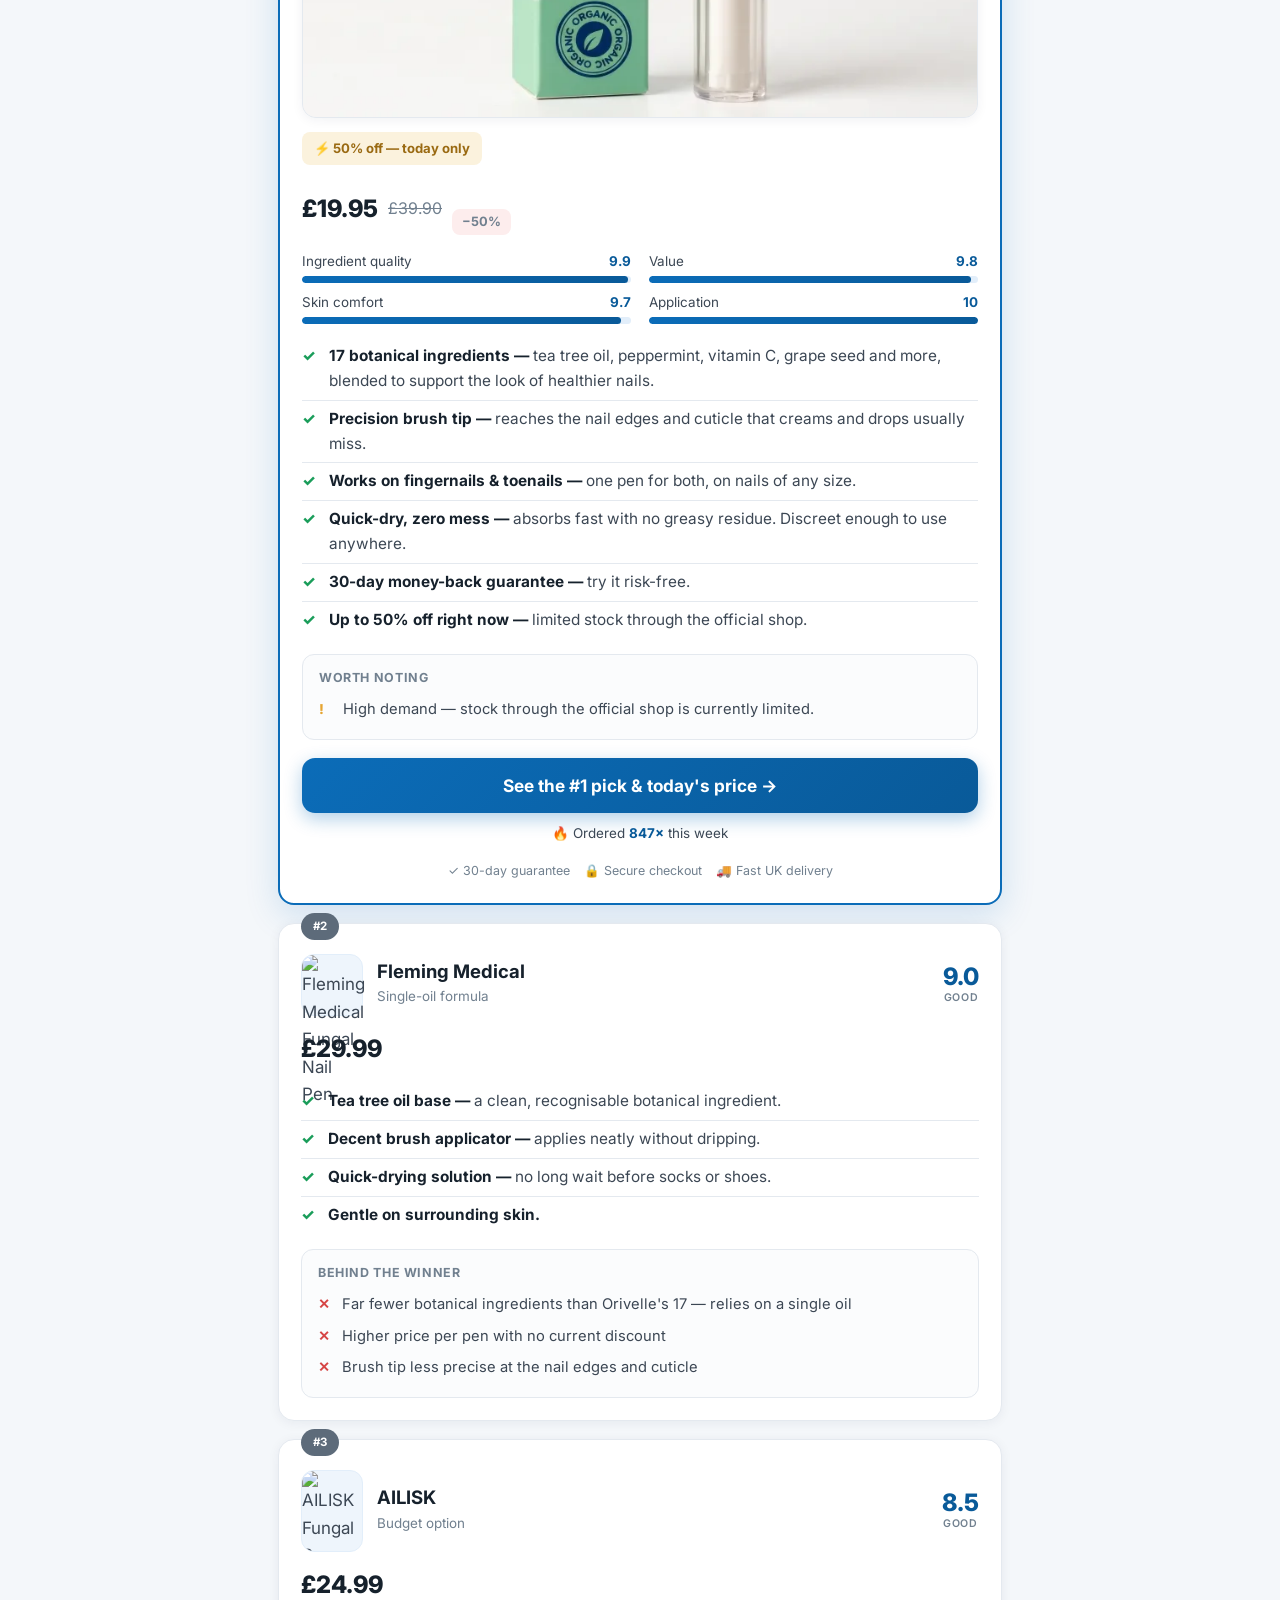
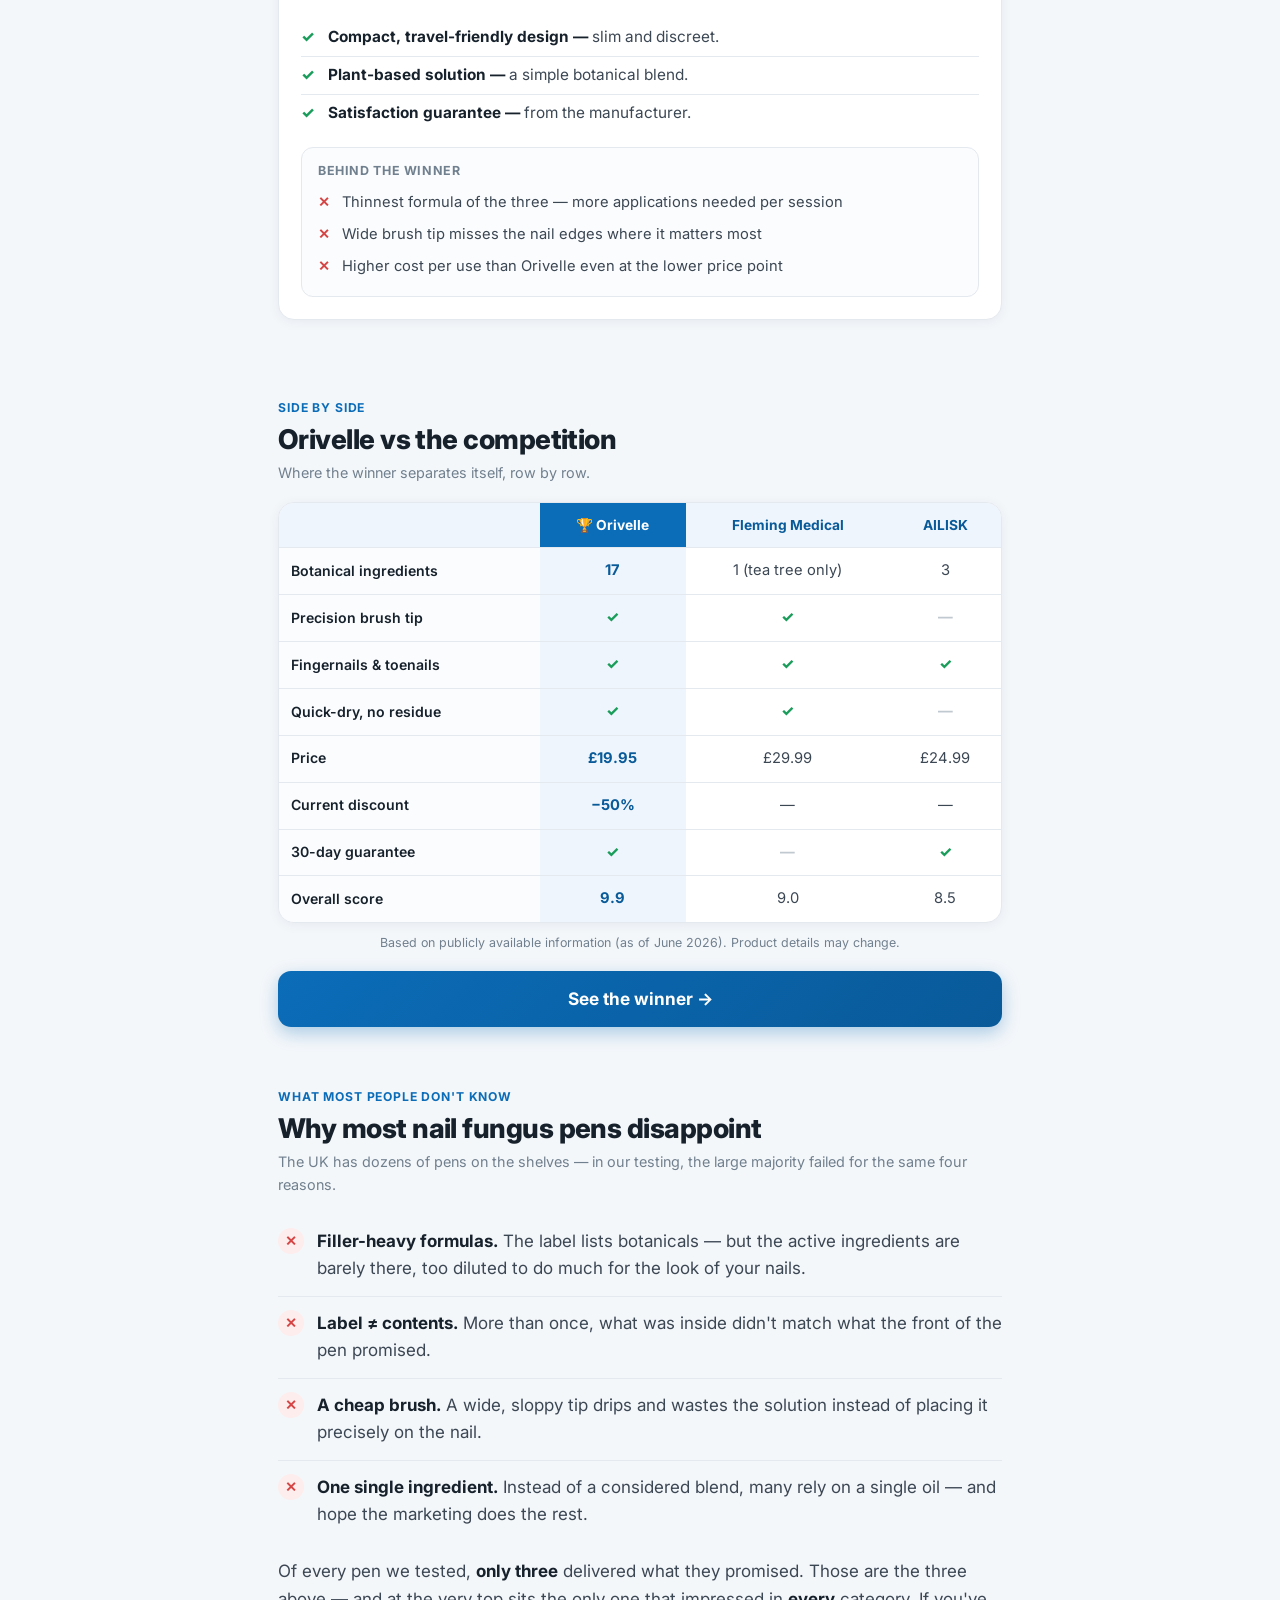
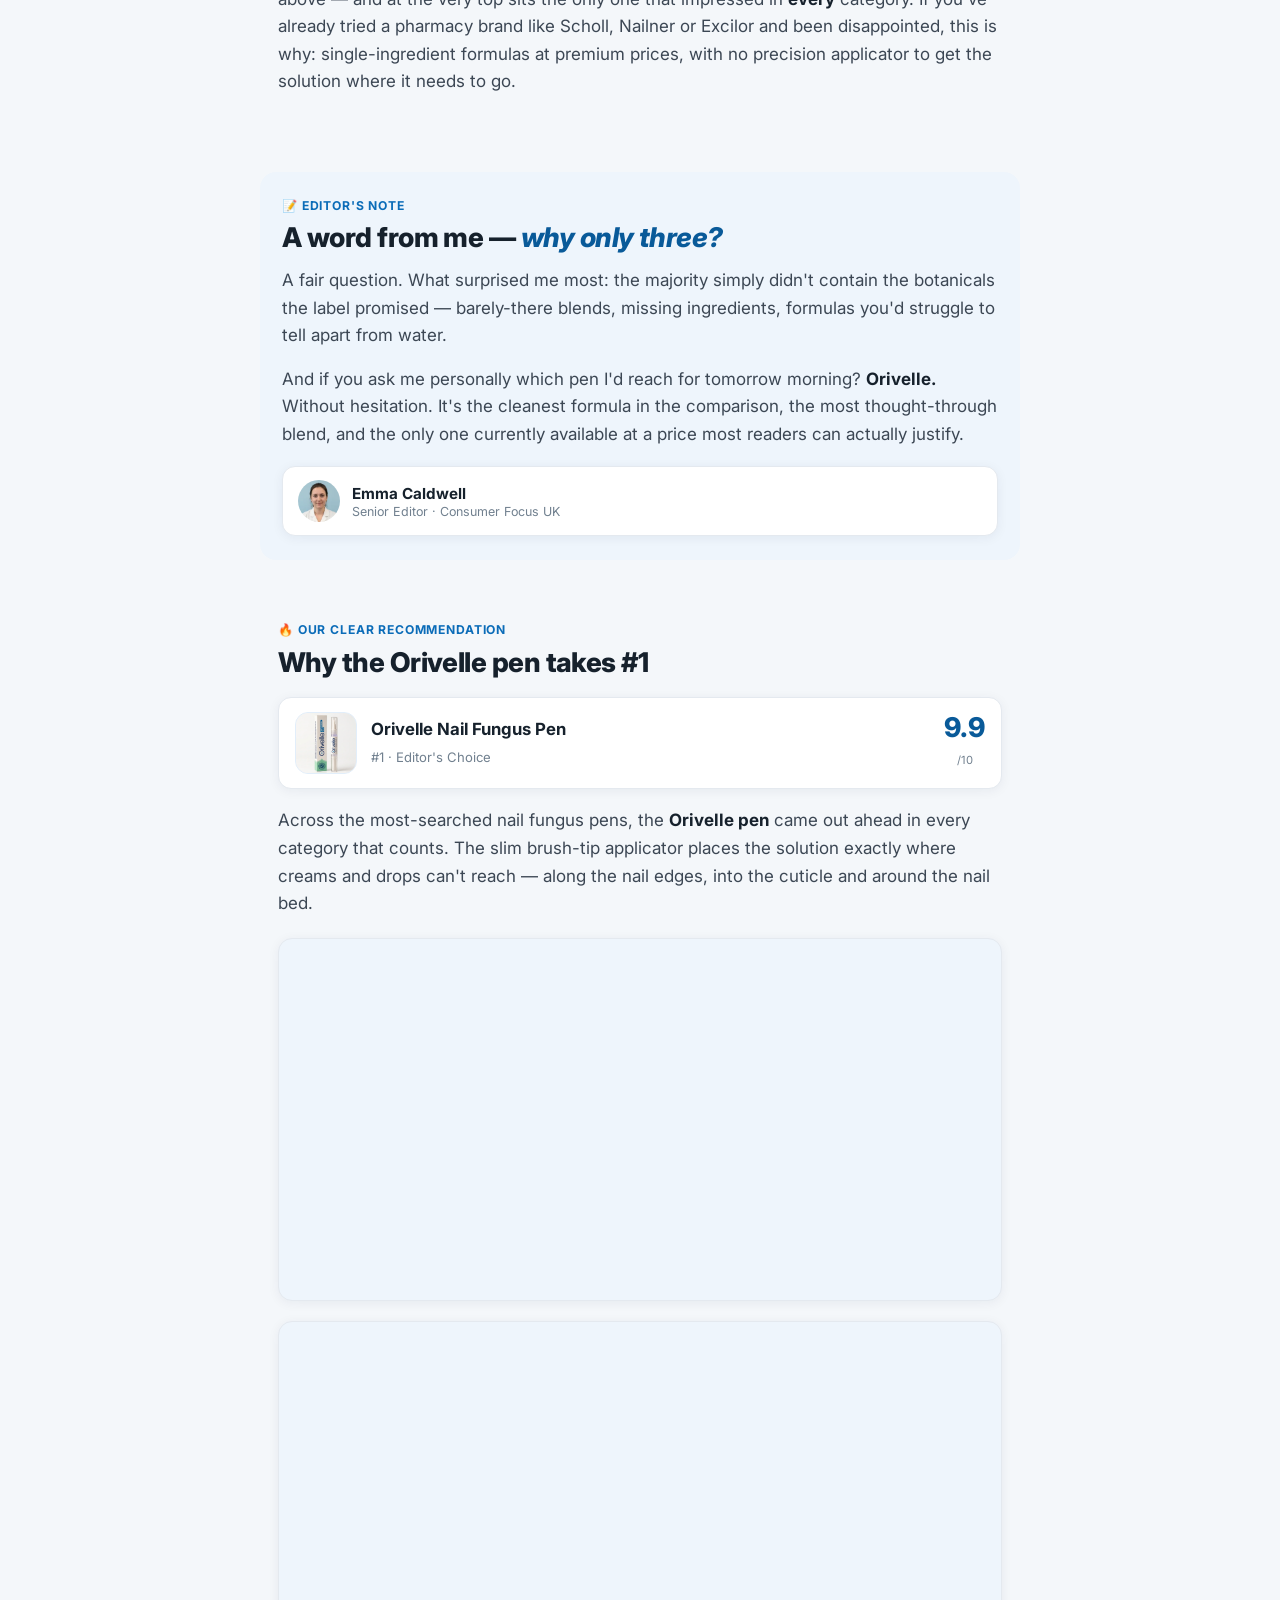
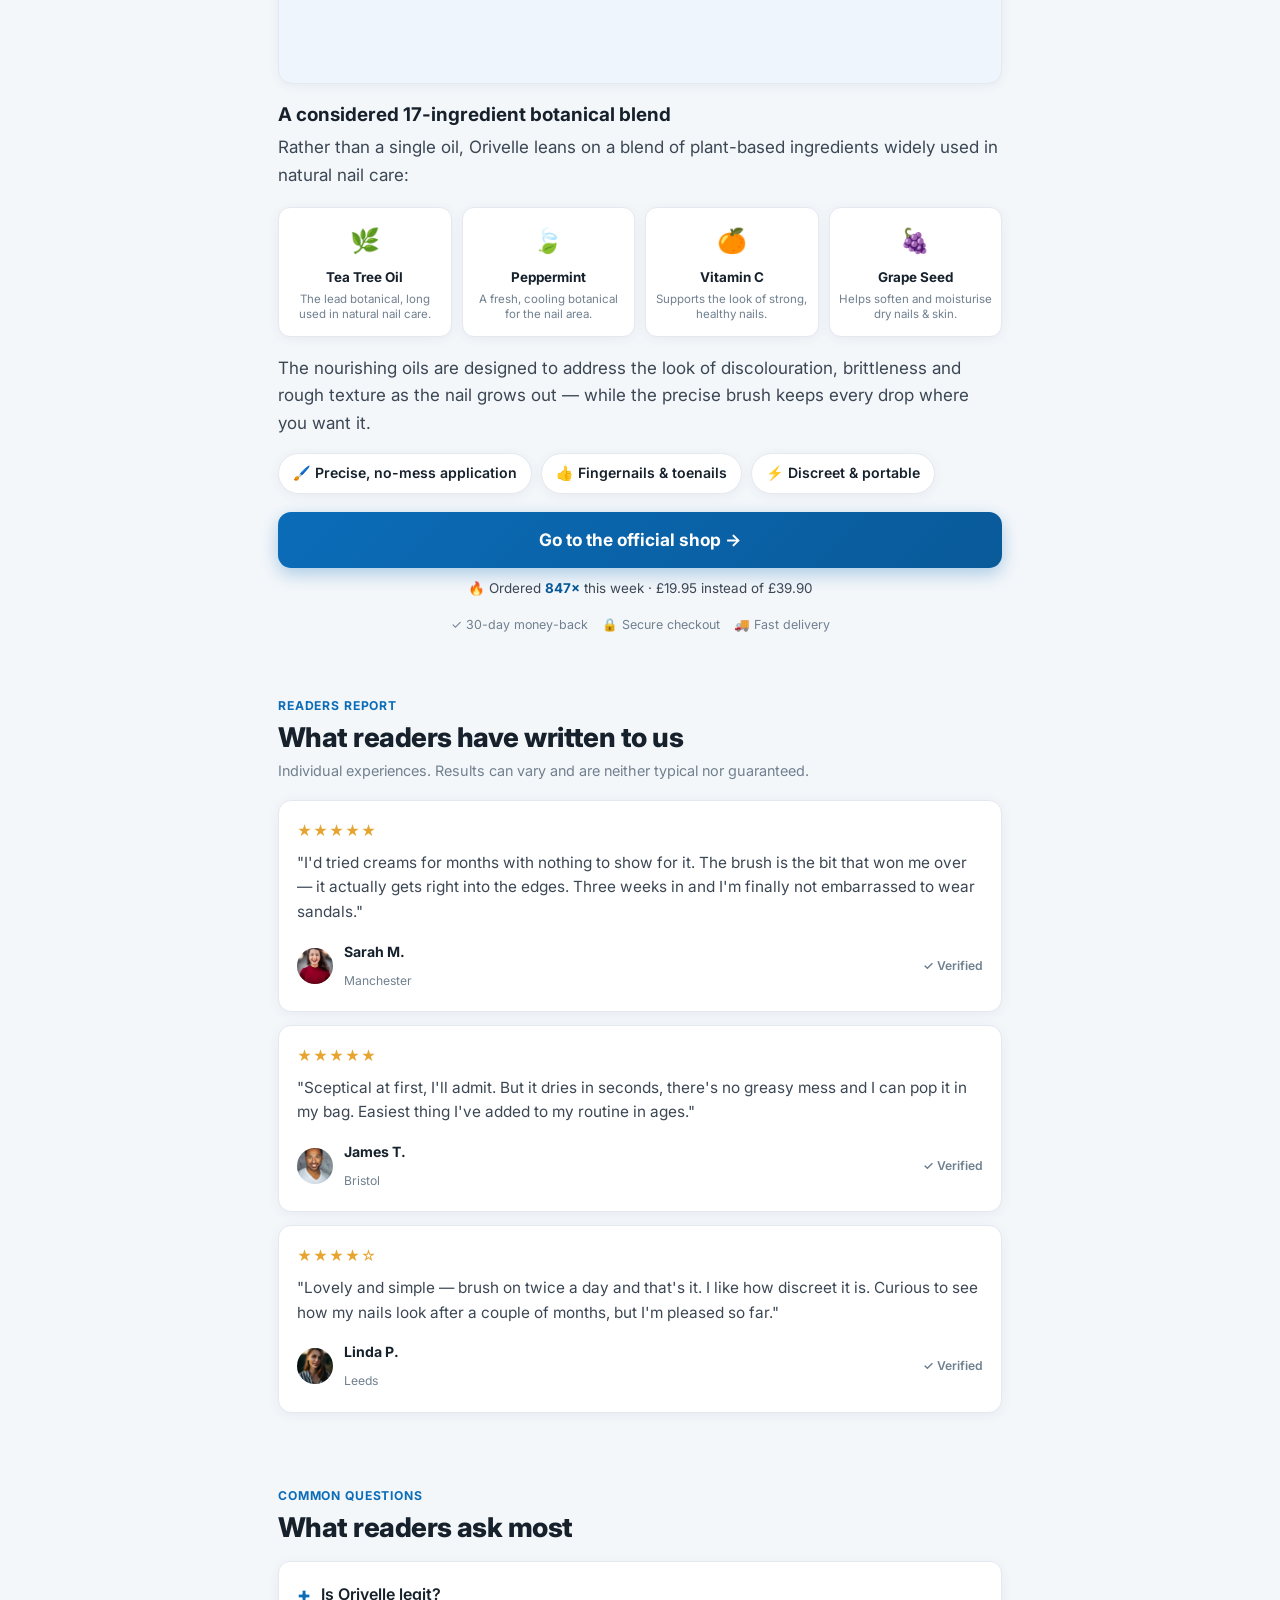
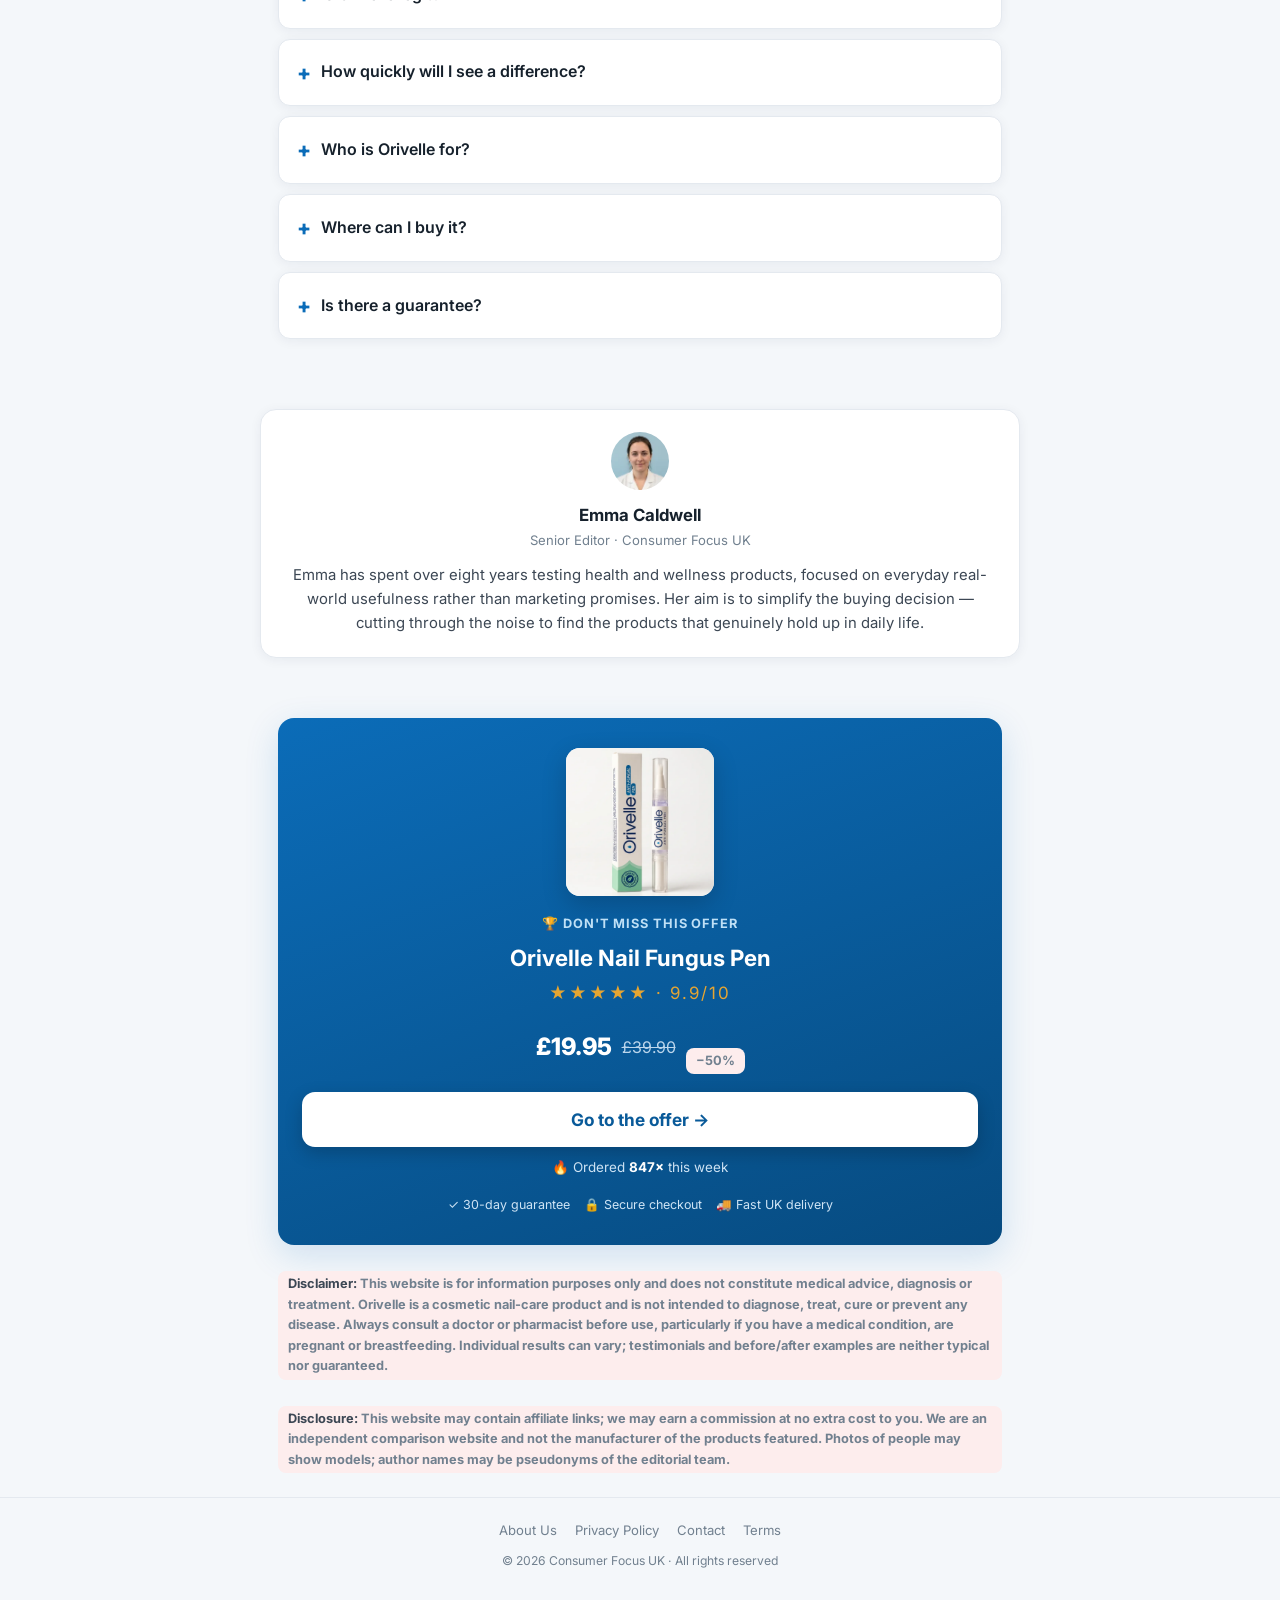
==== commit 312062e7: "ds" ====
--- a/orvl-2.html
+++ b/orvl-2.html
@@ -21,6 +21,14 @@
 <meta charset="utf-8">
 <meta name="viewport" content="width=device-width, initial-scale=1.0">
 <meta name="theme-color" content="#0b6cb8">
+<link rel="icon" href="https://www.verbraucherfokus-test.de/favicon.ico" sizes="48x48">
+<link rel="icon" href="https://www.verbraucherfokus-test.de/favicon.svg" type="image/svg+xml">
+<link rel="icon" type="image/png" sizes="16x16" href="https://www.verbraucherfokus-test.de/favicon-16x16.png">
+<link rel="icon" type="image/png" sizes="32x32" href="https://www.verbraucherfokus-test.de/favicon-32x32.png">
+<link rel="icon" type="image/png" sizes="48x48" href="https://www.verbraucherfokus-test.de/favicon-48x48.png">
+<link rel="icon" type="image/png" sizes="96x96" href="https://www.verbraucherfokus-test.de/favicon-96x96.png">
+<link rel="apple-touch-icon" href="https://www.verbraucherfokus-test.de/apple-touch-icon.png" sizes="180x180">
+<meta name="msapplication-TileImage" content="https://www.verbraucherfokus-test.de/favicon-192x192.png">
 <title>Best Nail Fungus Pens UK 2026 — Independent Comparison | Consumer Focus UK</title>
 <link rel="preconnect" href="https://fonts.googleapis.com">
 <link rel="preconnect" href="https://fonts.gstatic.com" crossorigin>
@@ -57,24 +65,32 @@
   strong{color:var(--ink);font-weight:700}
   img{max-width:100%}
 
-  /* top strip */
-  .strip{background:var(--blue-darker);color:#dceaf7;font-size:.78rem;text-align:center;padding:7px 14px;font-weight:500;letter-spacing:.01em}
+  /* top strip + shimmer */
+  @keyframes shimmer{0%{left:-75%}100%{left:125%}}
+  .strip{position:relative;overflow:hidden;background:var(--blue-darker);color:#dceaf7;font-size:clamp(.62rem,2.6vw,.78rem);text-align:center;padding:7px 12px;font-weight:500;letter-spacing:.01em;white-space:nowrap}
+  .strip::after{content:'';position:absolute;top:0;left:-75%;width:50%;height:100%;background:linear-gradient(90deg,transparent,rgba(255,255,255,.14),transparent);animation:shimmer 3.2s ease-in-out infinite;pointer-events:none}
 
   /* header */
   header{position:sticky;top:0;z-index:40;background:rgba(255,255,255,.94);backdrop-filter:blur(8px);border-bottom:1px solid var(--line)}
   .hbar{display:flex;align-items:center;gap:11px;max-width:var(--maxw);margin:0 auto;padding:11px 18px}
-  .logo{width:38px;height:38px;border-radius:9px;background:linear-gradient(135deg,var(--blue),var(--blue-dark));color:#fff;font-weight:800;display:grid;place-items:center;font-size:.92rem;letter-spacing:.02em;flex:none}
-  .brand{display:flex;flex-direction:column;line-height:1.15}
-  .brand b{color:var(--ink);font-size:.97rem;font-weight:700}
-  .brand span{color:var(--muted);font-size:.74rem}
-  .hbadge{margin-left:auto;font-size:.72rem;color:var(--green);background:var(--green-tint);padding:5px 10px;border-radius:20px;font-weight:600;white-space:nowrap}
-
-  .eyebrow{display:inline-block;background:var(--blue-tint);color:var(--blue-dark);font-size:.74rem;font-weight:700;text-transform:uppercase;letter-spacing:.06em;padding:6px 12px;border-radius:20px;margin:0 0 16px}
+  .logo{display:flex;align-items:center;gap:10px;flex:1 1 auto;min-width:0}
+  .logo-mark{height:34px;width:auto;display:block;flex-shrink:0;object-fit:contain}
+  .logo-text{display:flex;flex-direction:column;justify-content:center;gap:1px;line-height:1.2}
+  .logo-name{font-size:15px;font-weight:700;color:var(--ink);line-height:1.2}
+  .logo-tagline{font-size:11px;color:var(--muted);line-height:1.2}
+  .hbadge{margin-left:auto;font-size:.72rem;color:var(--green);background:var(--green-tint);padding:5px 10px;border-radius:20px;font-weight:600;white-space:nowrap;flex-shrink:0}
+
+  .eyebrow{display:inline-block;background:var(--blue-tint);color:var(--blue-dark);font-size:.74rem;font-weight:700;text-transform:uppercase;letter-spacing:.06em;padding:6px 12px;border-radius:20px;margin:0 0 14px;white-space:nowrap}
 
   section{padding:30px 0}
-  .hero{padding-top:30px}
+  .hero{padding:24px 0 20px}
   .hero h1{font-size:2.05rem;font-weight:800;letter-spacing:-.025em;margin-bottom:16px}
-  .hero .lead{font-size:1.12rem;color:var(--text)}
+  .hero .lead{font-size:1.12rem;color:var(--ink)}
+  .intro{padding:0 0 8px}
+  .intro p:last-child{margin-bottom:0}
+  .intro + section{padding-top:20px}
+  .intro p{color:var(--ink)}
+  .intro-cta{margin-top:16px;font-weight:600;color:var(--blue-dark)}
 
   /* byline */
   .byline{display:flex;align-items:center;gap:12px;margin-top:22px;padding:13px 15px;background:var(--card);border:1px solid var(--line);border-radius:13px;box-shadow:var(--shadow)}
@@ -157,8 +173,9 @@
   .consbox li::before{content:"✕";position:absolute;left:0;top:4px;color:var(--red);font-weight:700;font-size:.85rem}
   .consbox.note li::before{content:"!";color:var(--gold);font-weight:800}
 
-  /* CTA */
-  .cta{display:block;text-align:center;background:linear-gradient(135deg,var(--blue),var(--blue-dark));color:#fff;font-weight:700;font-size:1.08rem;padding:16px 22px;border-radius:13px;text-decoration:none;margin-top:18px;box-shadow:0 6px 18px rgba(11,108,184,.32);transition:transform .12s ease,box-shadow .12s ease}
+  /* CTA + shimmer */
+  .cta{position:relative;overflow:hidden;display:block;text-align:center;background:linear-gradient(135deg,var(--blue),var(--blue-dark));color:#fff;font-weight:700;font-size:clamp(.78rem,3.4vw,1.08rem);padding:16px clamp(12px,3vw,22px);border-radius:13px;text-decoration:none;margin-top:18px;box-shadow:0 6px 18px rgba(11,108,184,.32);transition:transform .12s ease,box-shadow .12s ease;white-space:nowrap;line-height:1.35}
+  .cta::after{content:'';position:absolute;top:0;left:-75%;width:50%;height:100%;background:linear-gradient(90deg,transparent,rgba(255,255,255,.4),transparent);animation:shimmer 2.8s ease-in-out infinite;pointer-events:none}
   .cta:hover{transform:translateY(-2px);box-shadow:0 10px 24px rgba(11,108,184,.4)}
   .cta:active{transform:translateY(0)}
   .ordered{text-align:center;font-size:.84rem;color:var(--text);margin-top:10px}
@@ -237,8 +254,10 @@
   .final .pricerow{justify-content:center}
   .final .price-now{color:#fff}.final .price-old{color:#bcd6ec}
   .final .cta{background:#fff;color:var(--blue-dark);box-shadow:0 6px 18px rgba(0,0,0,.2)}
+  .final .cta::after{background:linear-gradient(90deg,transparent,rgba(11,108,184,.18),transparent)}
   .final .trust{color:#cfe4f5}
-  .final .figslot{margin:0 auto 18px;max-width:220px;border:none;background:#fff}
+  .final-product-img{width:148px;height:148px;margin:0 auto 18px;background:#fff;border:none;border-radius:14px;padding:0;display:flex;align-items:center;justify-content:center;overflow:hidden;box-shadow:0 8px 24px rgba(0,0,0,.18)}
+  .final-product-img img{width:100%;height:100%;object-fit:contain;display:block}
 
   /* disclaimer + footer */
   .disc{font-size:.8rem;color:var(--muted);line-height:1.6;margin-top:26px}
@@ -256,7 +275,7 @@
   .sbar .si{flex:1;min-width:0;line-height:1.2}
   .sbar .si b{font-size:.86rem;color:var(--ink);display:block}
   .sbar .si span{font-size:.74rem;color:var(--muted)}
-  .sbar .cta{margin:0;padding:11px 18px;font-size:.92rem;white-space:nowrap;flex:none}
+  .sbar .cta{margin:0;padding:11px clamp(10px,2.5vw,18px);font-size:clamp(.72rem,3.2vw,.92rem);white-space:nowrap;flex:none}
   @media(max-width:480px){.sbar .si span{display:none}}
 
   /* image slots */
@@ -271,17 +290,23 @@
   .hero-fig{margin-top:22px;margin-bottom:0}
 
   :focus-visible{outline:3px solid rgba(11,108,184,.45);outline-offset:2px;border-radius:6px}
-  @media(prefers-reduced-motion:reduce){*{transition:none!important;scroll-behavior:auto}}
+  @media(max-width:600px){.logo-name{font-size:14px}.logo-tagline{display:none}}
+  @media(prefers-reduced-motion:reduce){*{transition:none!important;scroll-behavior:auto}.cta::after,.strip::after{animation:none!important}}
 </style>
 </head>
 <body>
 
-<div class="strip">Independent consumer comparison · Last updated: June 2026</div>
+<div class="strip">Independent consumer comparison · Last updated:&nbsp;June&nbsp;2026</div>
 
 <header>
   <div class="hbar">
-    <div class="logo">CF</div>
-    <div class="brand"><b>Consumer Focus UK</b><span>Comparison &amp; Review</span></div>
+    <div class="logo">
+      <img class="logo-mark" src="https://www.verbraucherfokus-test.de/logo.png" alt="Consumer Focus UK" width="34" height="34">
+      <div class="logo-text">
+        <div class="logo-name">Consumer Focus UK</div>
+        <div class="logo-tagline">Comparison &amp; Review</div>
+      </div>
+    </div>
     <div class="hbadge">✓ Editorially reviewed</div>
   </div>
 </header>
@@ -316,7 +341,7 @@
 </section>
 
 <!-- INTRO -->
-<section style="padding-top:6px">
+<section class="intro">
   <div class="wrap">
     <p>Most nail fungus treatments are a waste of money. Creams sit on the surface and never reach where it matters. Drops drip everywhere. Pharmacy brands charge £30+ for a single-ingredient formula dressed up in clever packaging. After 8 weeks testing 50+ pens across the UK, I found only three worth recommending — and one that left everything else behind.</p>
     <p>The <strong>pen format</strong> has taken over for good reason — a slim brush-tip applicator you swipe on twice a day. No mess, no fuss, discreet. But one question keeps coming up: <strong>does it actually work, or is it just clever marketing?</strong> The honest answer depends entirely on which pen you buy. The differences between brands are <strong>huge</strong> — same price, completely different formula.</p>
@@ -338,7 +363,7 @@
         <li>Real user experience over weeks of use</li>
       </ul>
     </div>
-    <p style="margin-top:18px">👉 One product pulled clearly ahead. Here's the breakdown.</p>
+    <p class="intro-cta">👉 One product pulled clearly ahead. Here's the breakdown.</p>
   </div>
 </section>
 
@@ -414,7 +439,7 @@
     </div>
 
     <!-- #2 -->
-    <div class="card">
+    <div class="card" id="second-product">
       <span class="rank">#2</span>
       <div class="chead">
         <div class="picon"><img src="https://bestbuyguide.org/wp-content/uploads/2025/11/funguspentop2-1.png" alt="Fleming Medical Fungal Nail Pen"></div>
@@ -575,17 +600,17 @@
     <div class="tcard">
       <div class="ts">★★★★★</div>
       <p>"I'd tried creams for months with nothing to show for it. The brush is the bit that won me over — it actually gets right into the edges. Three weeks in and I'm finally not embarrassed to wear sandals."</p>
-      <div class="tfoot"><div class="avatar">SM</div><div><b>Sarah M.</b><br><span>Manchester</span></div><span class="verified">✓ Verified</span></div>
+      <div class="tfoot"><div class="avatar"><img src="images/sarah-t.jpg" alt="Sarah M." width="36" height="36" loading="lazy" decoding="async"></div><div><b>Sarah M.</b><br><span>Manchester</span></div><span class="verified">✓ Verified</span></div>
     </div>
     <div class="tcard">
       <div class="ts">★★★★★</div>
       <p>"Sceptical at first, I'll admit. But it dries in seconds, there's no greasy mess and I can pop it in my bag. Easiest thing I've added to my routine in ages."</p>
-      <div class="tfoot"><div class="avatar">JT</div><div><b>James T.</b><br><span>Bristol</span></div><span class="verified">✓ Verified</span></div>
+      <div class="tfoot"><div class="avatar"><img src="images/david-m.jpg" alt="James T." width="36" height="36" loading="lazy" decoding="async"></div><div><b>James T.</b><br><span>Bristol</span></div><span class="verified">✓ Verified</span></div>
     </div>
     <div class="tcard">
       <div class="ts">★★★★☆</div>
       <p>"Lovely and simple — brush on twice a day and that's it. I like how discreet it is. Curious to see how my nails look after a couple of months, but I'm pleased so far."</p>
-      <div class="tfoot"><div class="avatar">LP</div><div><b>Linda P.</b><br><span>Leeds</span></div><span class="verified">✓ Verified</span></div>
+      <div class="tfoot"><div class="avatar"><img src="images/jennifer-l.jpg" alt="Linda P." width="36" height="36" loading="lazy" decoding="async"></div><div><b>Linda P.</b><br><span>Leeds</span></div><span class="verified">✓ Verified</span></div>
     </div>
   </div>
 </section>
@@ -619,9 +644,9 @@
 <section>
   <div class="wrap">
     <div class="final">
-      <figure class="figslot ph" data-img="product">
-        <div class="phin"><div class="ico">🖼️</div><b>Orivelle product image</b><span>add URL to IMAGES.product</span></div>
-      </figure>
+      <div class="final-product-img">
+        <img src="images/abc.webp" alt="Orivelle Nail Fungus Pen" width="148" height="148" loading="lazy" decoding="async">
+      </div>
       <div class="ff">🏆 Don't miss this offer</div>
       <h3>Orivelle Nail Fungus Pen</h3>
       <div class="ts">★★★★★ · 9.9/10</div>
@@ -692,10 +717,10 @@
     }catch(e){}
   })();
 
-  // Sticky bar: show once user scrolls to the first product in Top 3
+  // Sticky bar: show once user scrolls to product #2
   (function(){
     var bar=document.getElementById('sticky');
-    var target=document.getElementById('first-product');
+    var target=document.getElementById('second-product');
     if(!bar||!target) return;
     function onScroll(){
       if(target.getBoundingClientRect().top<window.innerHeight*0.9){
